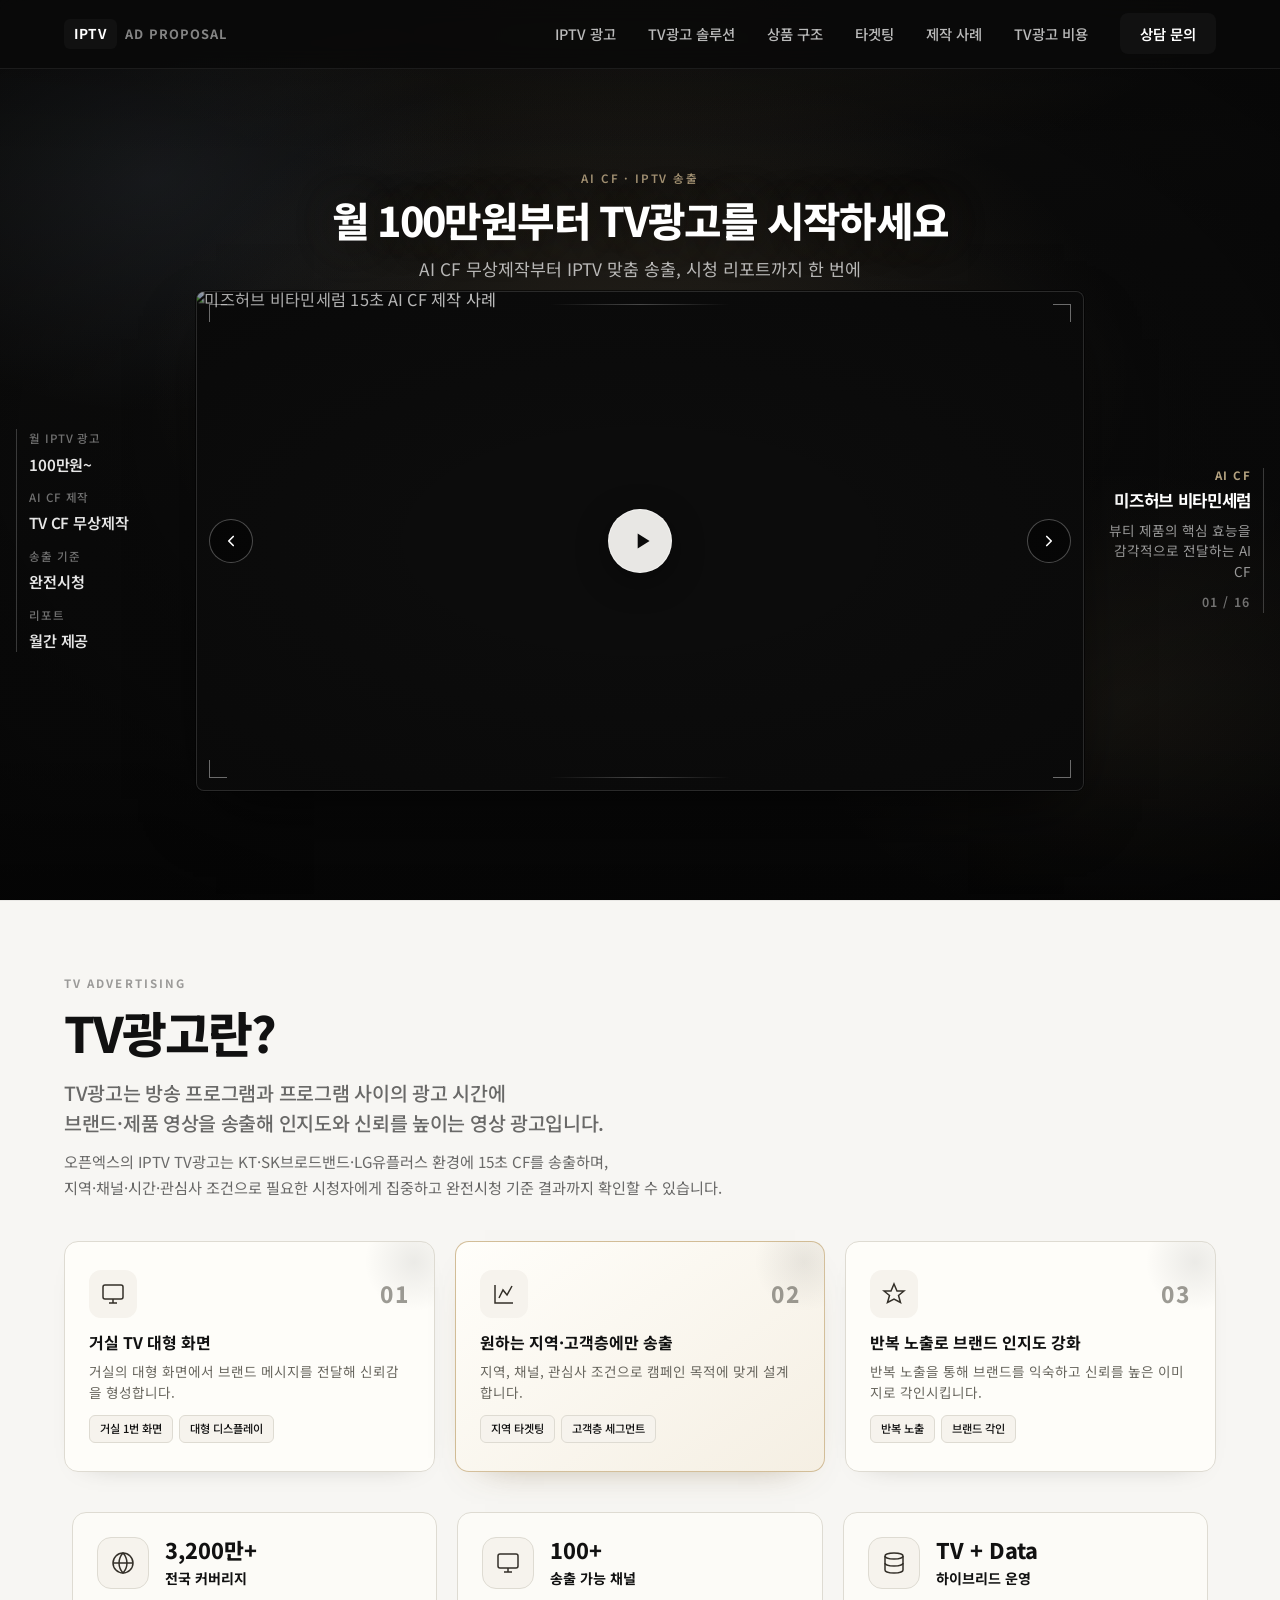
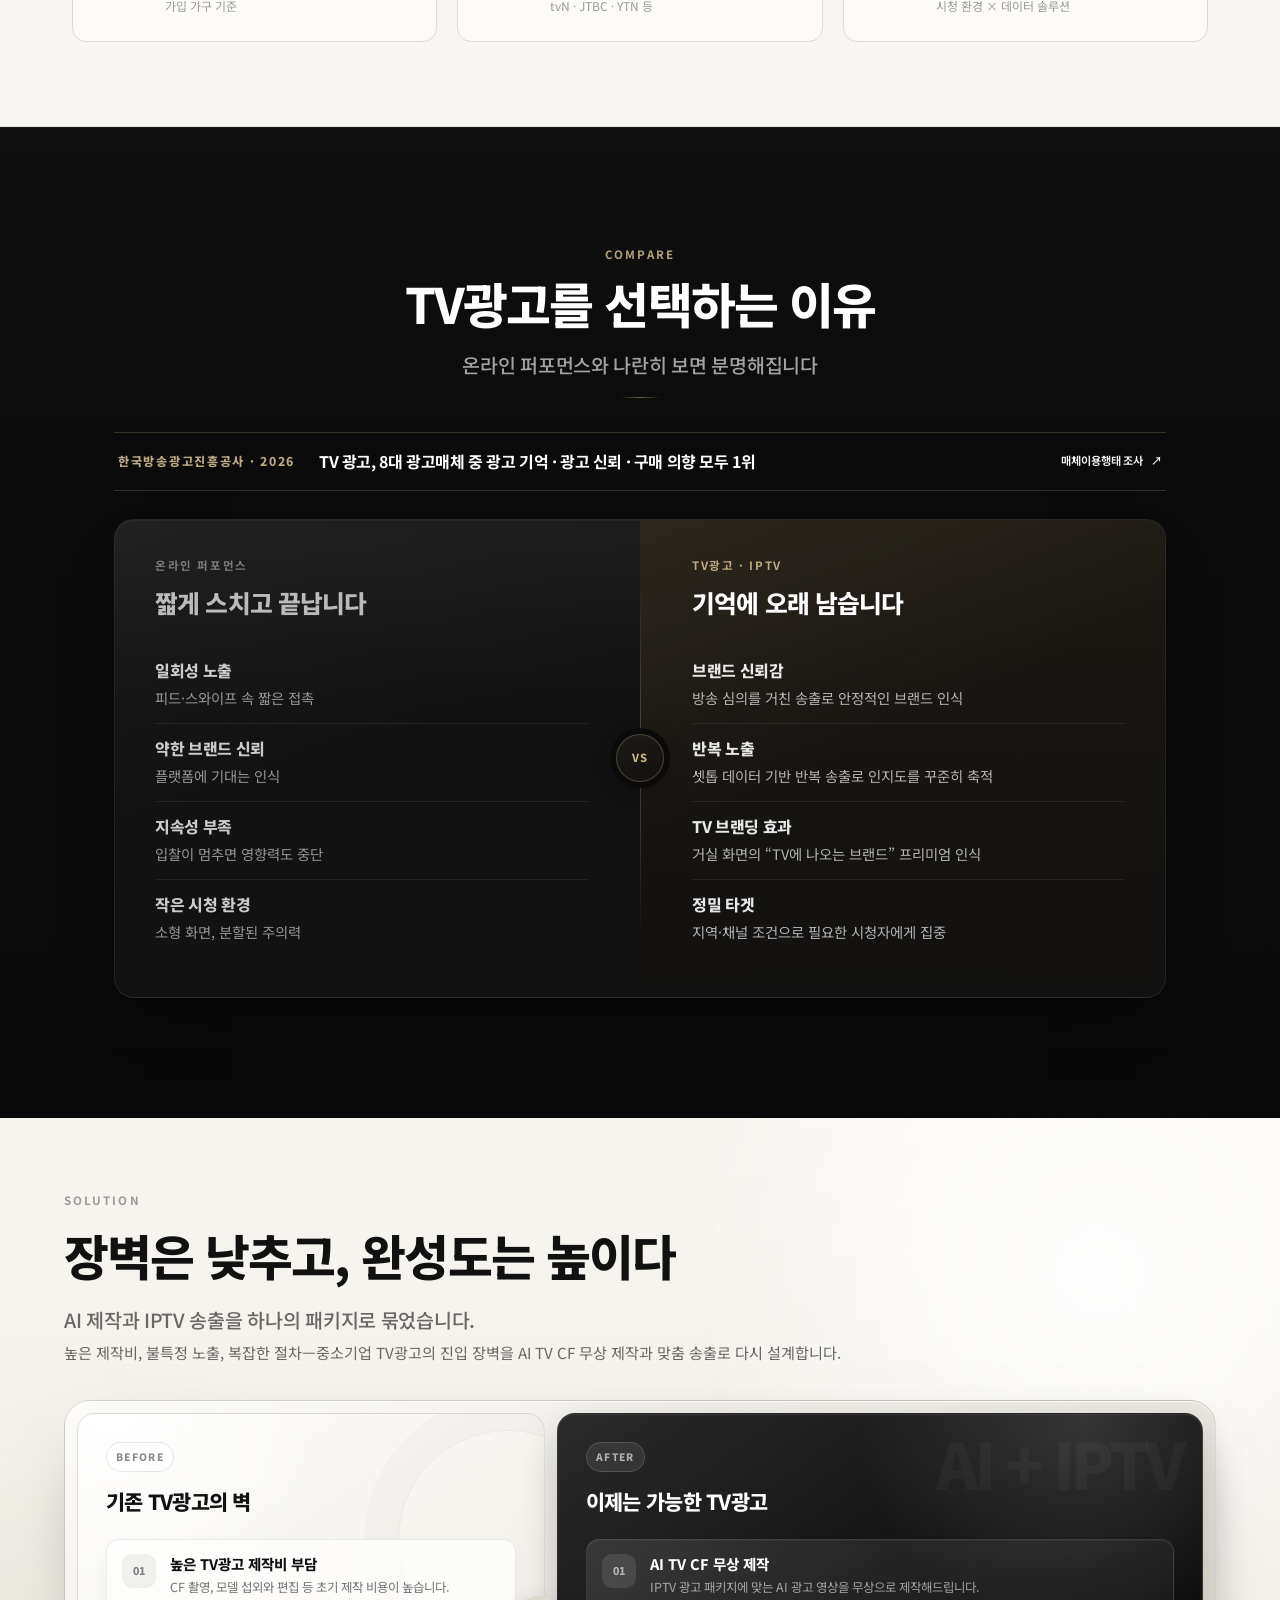
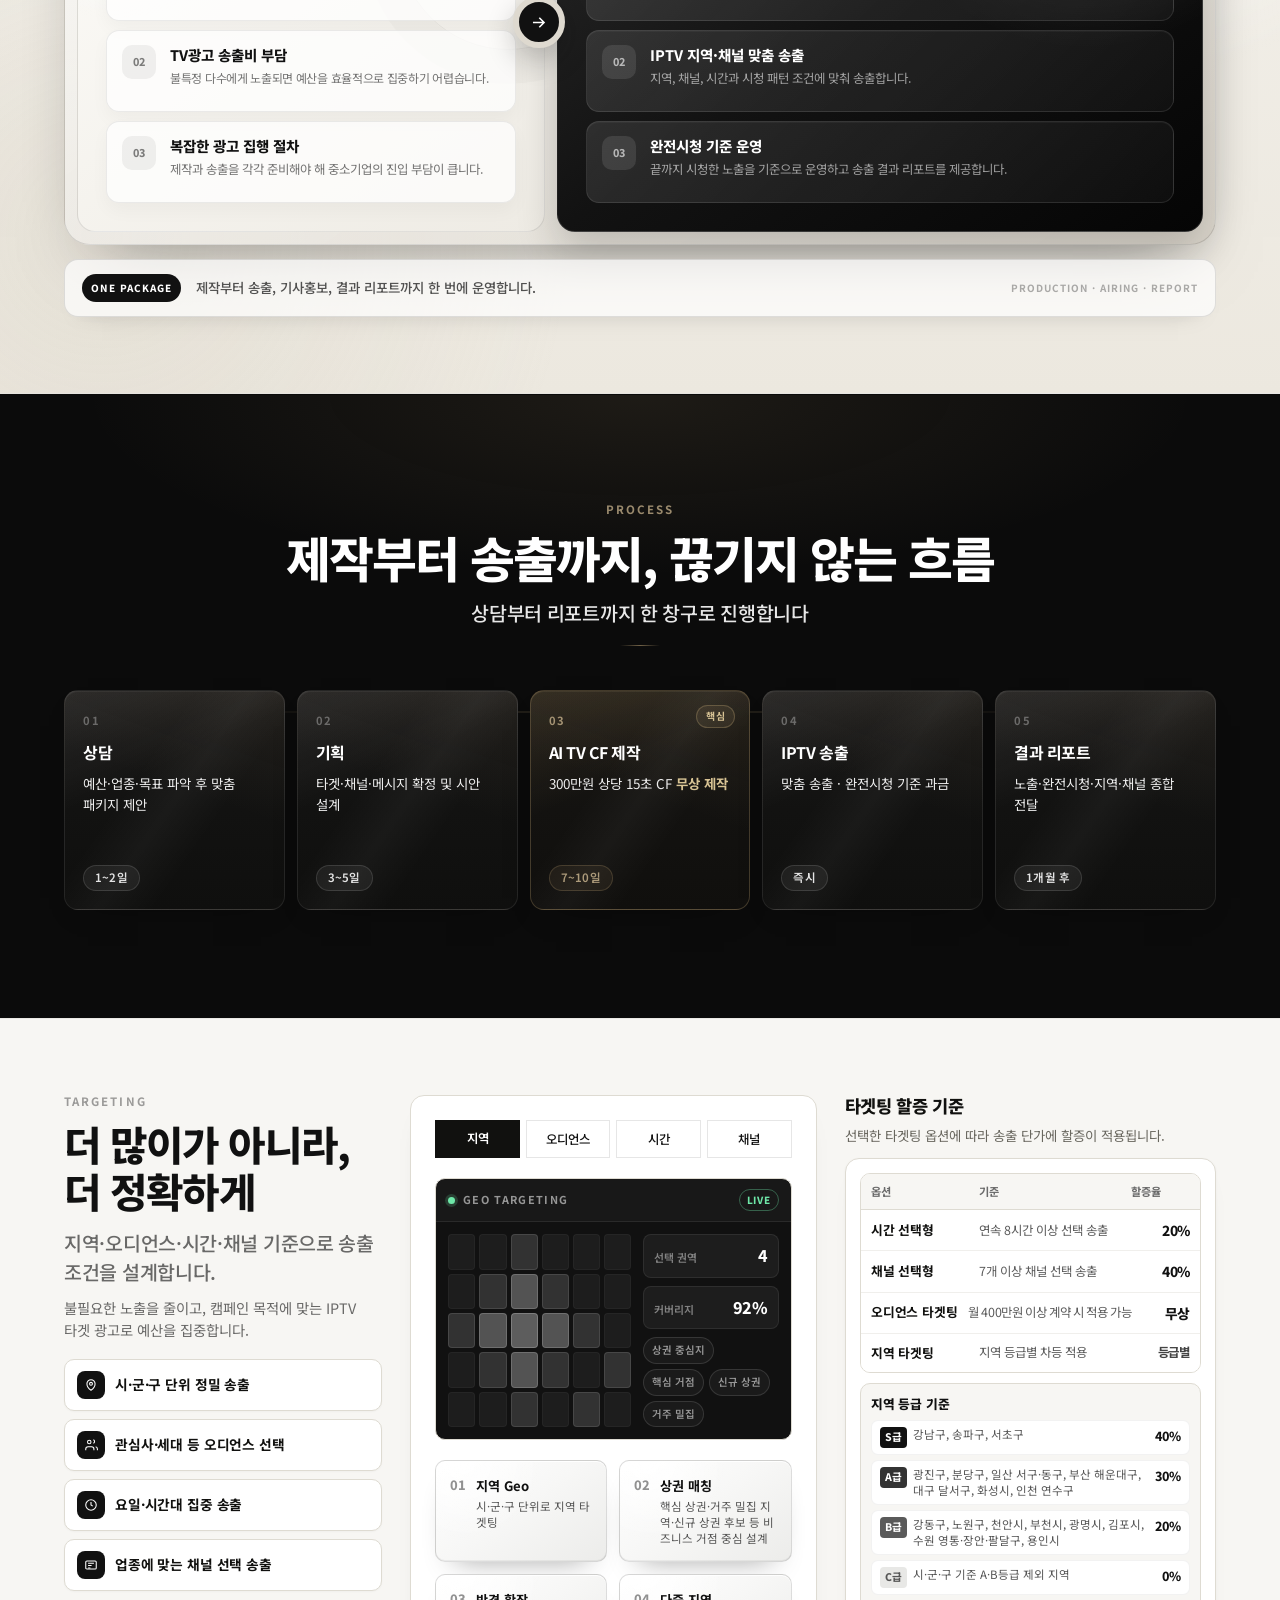
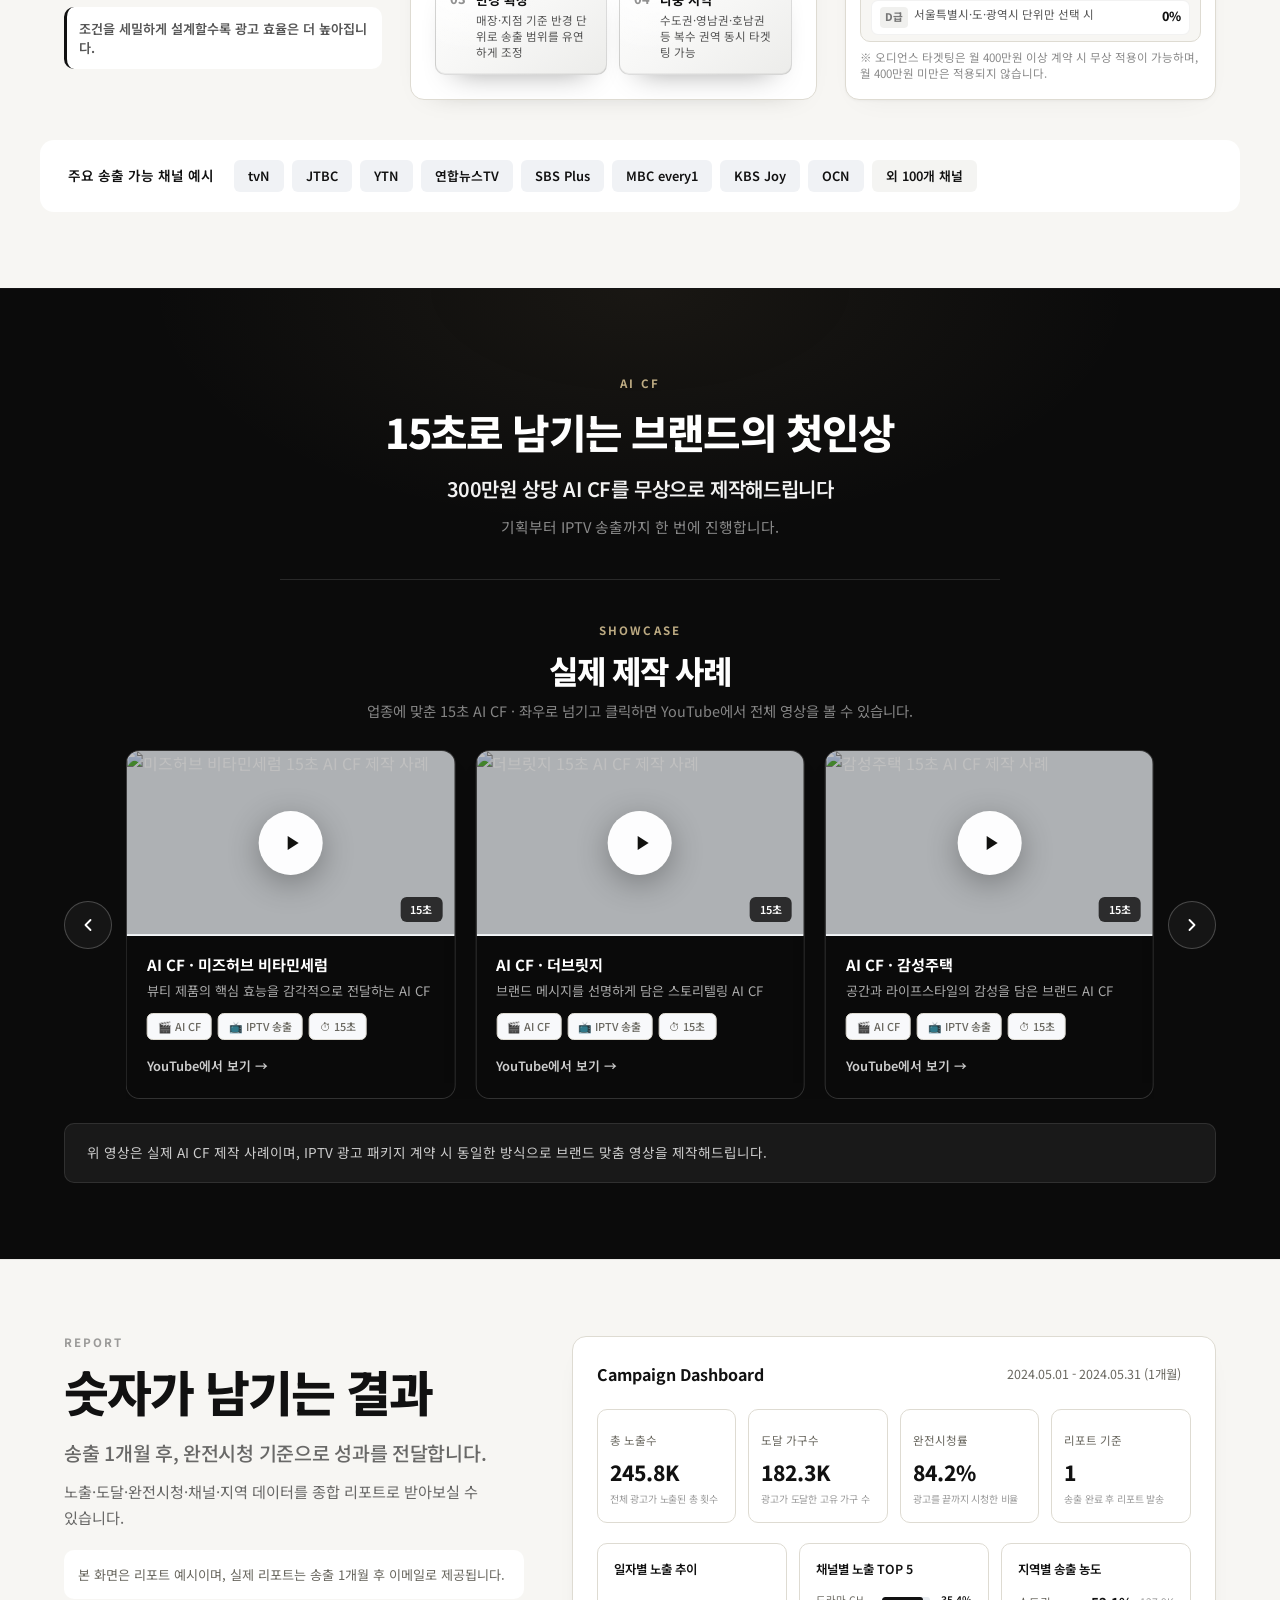
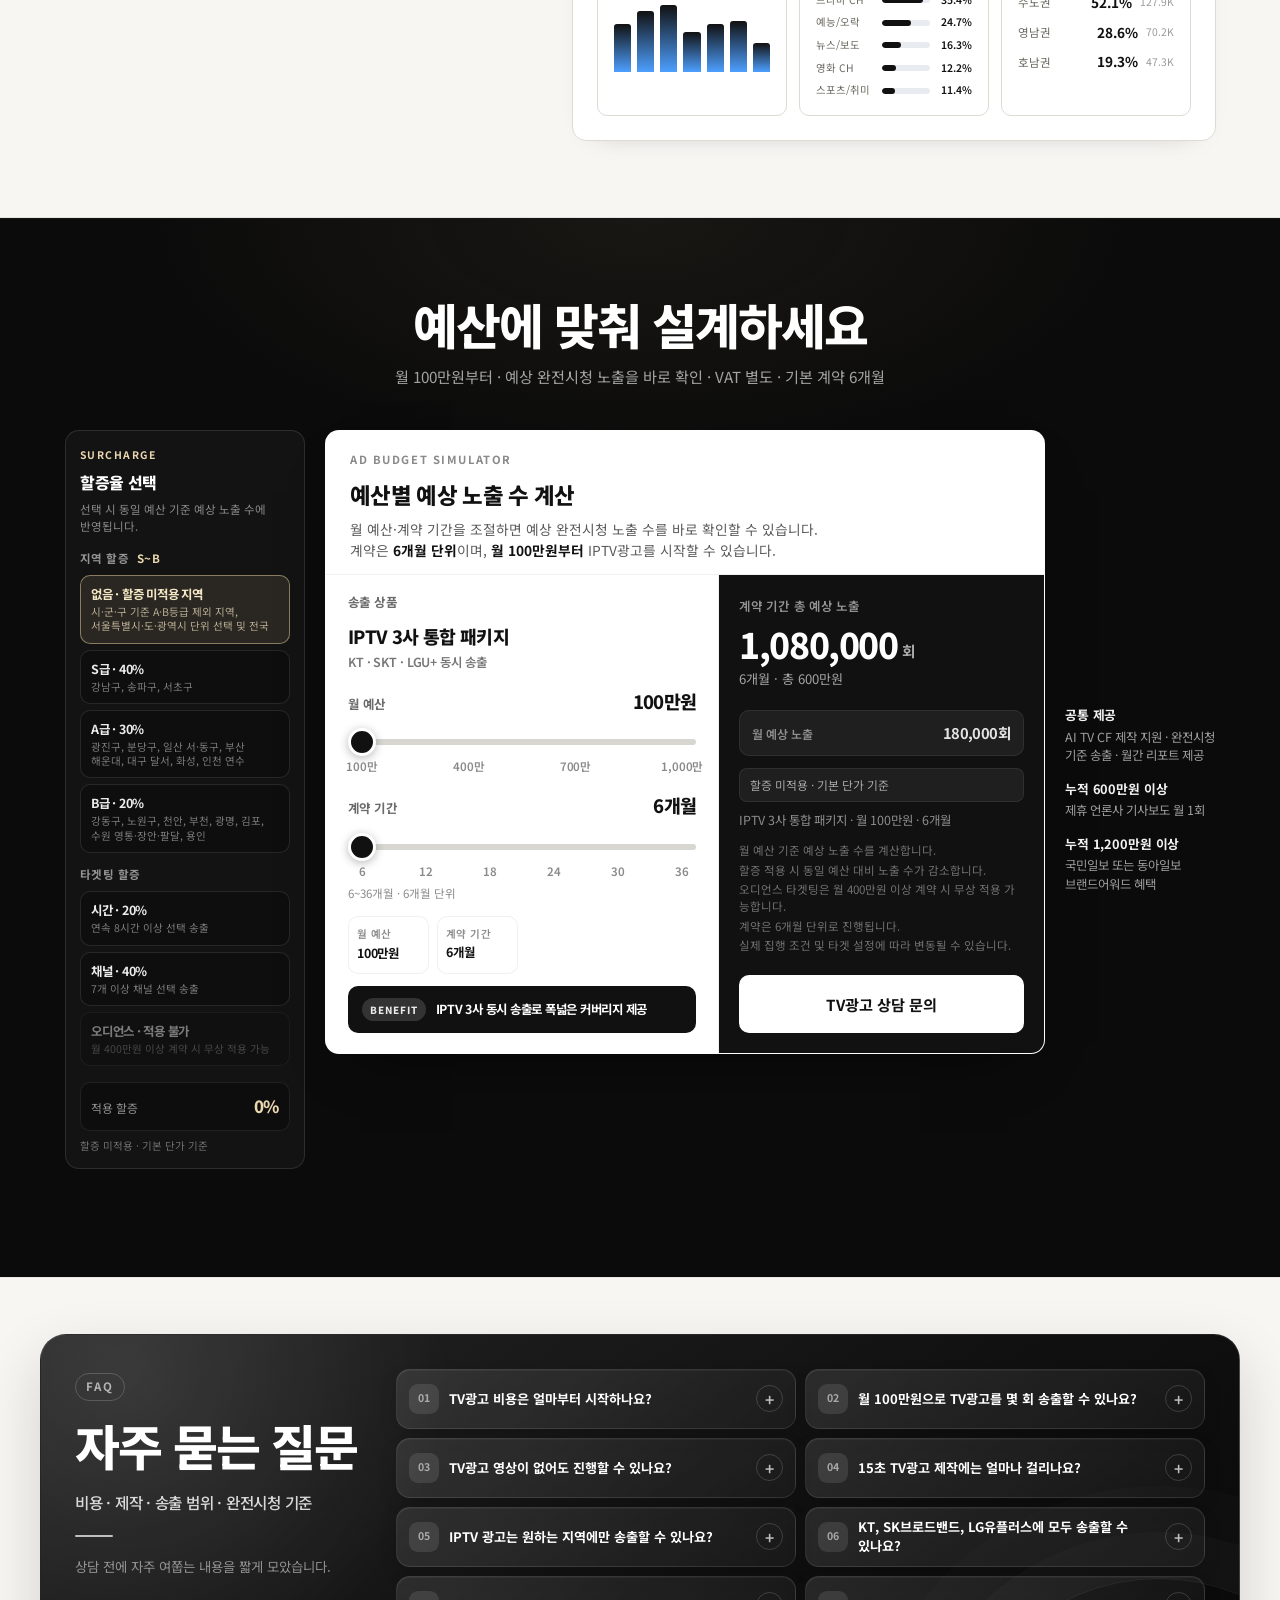
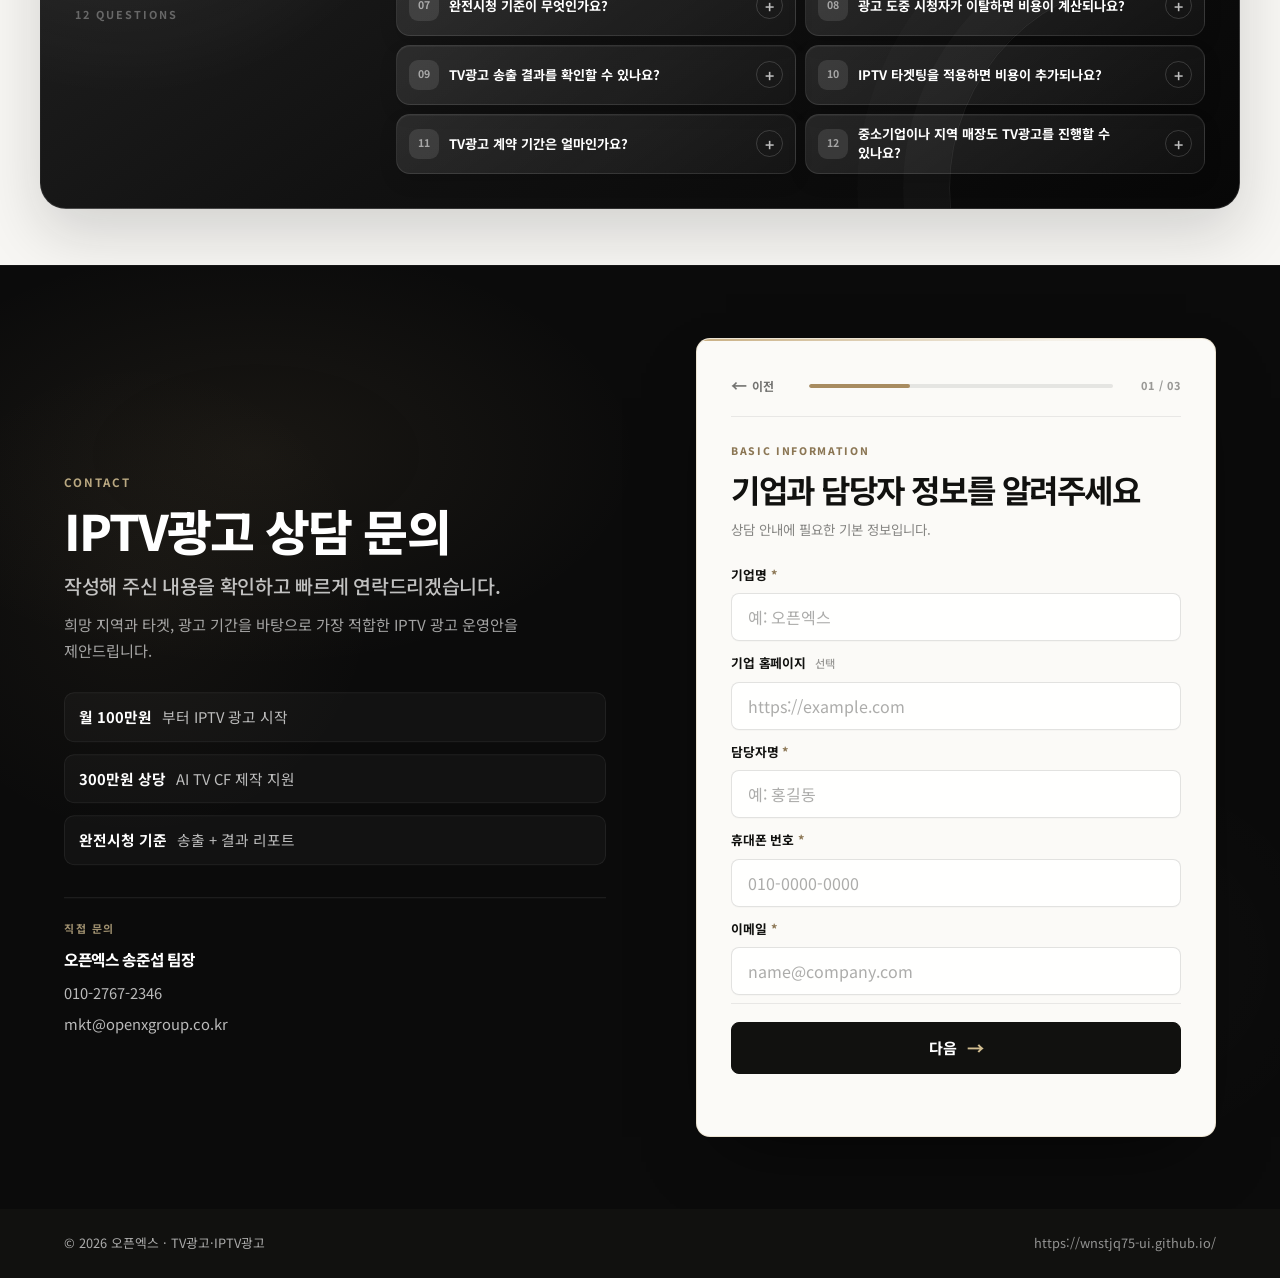
==== index.html @ 1af7d682 "Update contact title to team lead" ====
<!DOCTYPE html>
<html lang="ko">
<head>
  <meta charset="UTF-8">

  <meta
    name="google-site-verification"
    content="eZRSBnOK_BLfkA1SjSxSgXFS0nb8otXtfSj5BHfs-b8"
  >

  <meta
    name="naver-site-verification"
    content="68846efc808a40795122e954e244422b17c717e9"
  >

  <meta name="viewport" content="width=device-width, initial-scale=1.0">

  <title>TV광고 비용·제작·IPTV 송출 | 월 100만원부터 | 오픈엑스</title>

  <meta
    name="description"
    content="월 100만원부터 시작하는 TV광고. 15초 AI TV CF 제작 지원부터 KT·SK B tv·LG U+tv IPTV 맞춤 송출, 지역·채널 타겟팅, 완전시청 결과 리포트까지 오픈엑스가 제공합니다."
  >
  <meta name="robots" content="index, follow, max-image-preview:large, max-snippet:-1, max-video-preview:-1">
  <link rel="canonical" href="https://wnstjq75-ui.github.io/">
  <meta property="og:type" content="website">
  <meta property="og:locale" content="ko_KR">
  <meta property="og:site_name" content="오픈엑스 TV광고">
  <meta property="og:title" content="TV광고 비용·제작·IPTV 송출 | 오픈엑스">
  <meta property="og:description" content="월 100만원부터 TV광고 제작과 IPTV 맞춤 송출을 시작하세요. 15초 AI TV CF 제작, 지역·채널 타겟팅, 완전시청 결과 리포트를 제공합니다.">
  <meta property="og:url" content="https://wnstjq75-ui.github.io/">
  <meta property="og:image" content="https://wnstjq75-ui.github.io/hero-shot.png">
  <meta property="og:image:alt" content="오픈엑스 TV광고 및 IPTV광고 서비스 소개">
  <meta name="twitter:card" content="summary_large_image">
  <meta name="twitter:title" content="TV광고 비용·제작·IPTV 송출 | 오픈엑스">
  <meta name="twitter:description" content="월 100만원부터 TV광고 제작과 IPTV 맞춤 송출을 시작하세요. 15초 AI TV CF 제작, 지역·채널 타겟팅, 완전시청 결과 리포트를 제공합니다.">
  <meta name="twitter:image" content="https://wnstjq75-ui.github.io/hero-shot.png">
  <meta name="theme-color" content="#050505">
  <link rel="icon" href="hero-shot.png" type="image/png">
  <link rel="apple-touch-icon" href="hero-shot.png">
  <link rel="preconnect" href="https://fonts.googleapis.com">
  <link rel="preconnect" href="https://fonts.gstatic.com" crossorigin>
  <link href="https://fonts.googleapis.com/css2?family=Noto+Sans+KR:wght@300;400;500;600;700;800&display=swap" rel="stylesheet">
  <link rel="stylesheet" href="styles.css?v=20260715-solution-copy-line-1">
  <script type="application/ld+json">
  {
    "@context": "https://schema.org",
    "@type": "Organization",
    "name": "오픈엑스",
    "url": "https://wnstjq75-ui.github.io/",
    "email": "mkt@openxgroup.co.kr",
    "telephone": "+82-10-2767-2346",
    "address": {
      "@type": "PostalAddress",
      "streetAddress": "성암로 330, DMC 첨단산업센터 8층 808호",
      "addressLocality": "마포구",
      "addressRegion": "서울",
      "addressCountry": "KR"
    }
  }
  </script>
  <script type="application/ld+json">
  {
    "@context": "https://schema.org",
    "@type": "WebSite",
    "name": "오픈엑스 TV광고",
    "alternateName": ["오픈엑스", "TV광고"],
    "url": "https://wnstjq75-ui.github.io/",
    "inLanguage": "ko-KR"
  }
  </script>
  <script type="application/ld+json">
  {
    "@context": "https://schema.org",
    "@type": "Service",
    "name": "TV광고 제작·IPTV 맞춤 송출",
    "provider": {
      "@type": "Organization",
      "name": "오픈엑스",
      "url": "https://wnstjq75-ui.github.io/"
    },
    "areaServed": "KR",
    "description": "15초 AI TV CF 제작 지원, IPTV 지역·채널·오디언스 맞춤 송출, 완전시청 기준 운영과 송출 결과 리포트를 제공하는 TV광고 서비스",
    "url": "https://wnstjq75-ui.github.io/"
  }
  </script>
  <script type="application/ld+json">
  {
    "@context": "https://schema.org",
    "@type": "FAQPage",
    "mainEntity": [
      {
        "@type": "Question",
        "name": "TV광고 비용은 얼마부터 시작하나요?",
        "acceptedAnswer": {"@type": "Answer", "text": "오픈엑스의 IPTV 기반 TV광고는 월 100만원부터 시작할 수 있으며, 기본 계약은 6개월 단위입니다. 실제 비용은 송출사, 월 예산, 계약 기간과 타겟팅 조건에 따라 달라집니다."}
      },
      {
        "@type": "Question",
        "name": "월 100만원으로 TV광고를 몇 회 송출할 수 있나요?",
        "acceptedAnswer": {"@type": "Answer", "text": "타겟팅 할증이 없는 월 100만원 기준 IPTV 3사 통합 예상 완전시청 노출은 매월 약 18만 회입니다. 실제 예상 노출은 타겟팅 조건에 따라 달라질 수 있습니다."}
      },
      {
        "@type": "Question",
        "name": "TV광고 영상이 없어도 진행할 수 있나요?",
        "acceptedAnswer": {"@type": "Answer", "text": "가능합니다. IPTV 광고 패키지 계약 시 300만원 상당의 15초 AI TV CF 제작을 지원하며, 완성된 영상을 IPTV 송출용 광고로 활용할 수 있습니다."}
      },
      {
        "@type": "Question",
        "name": "15초 TV광고 제작에는 얼마나 걸리나요?",
        "acceptedAnswer": {"@type": "Answer", "text": "현재 진행 절차 기준으로 상담 1~2일, 기획 3~5일, AI TV CF 제작 7~10일 수준입니다. 업종, 자료 준비 상태와 수정 범위에 따라 달라질 수 있으므로 상담을 통해 확인해 주세요."}
      },
      {
        "@type": "Question",
        "name": "IPTV 광고는 원하는 지역에만 송출할 수 있나요?",
        "acceptedAnswer": {"@type": "Answer", "text": "가능합니다. 시·군·구 단위 지역 TV광고를 설계할 수 있으며, 지역 등급과 선택 범위에 따라 할증이 적용될 수 있습니다. 상세 권역은 상담 시 확정합니다."}
      },
      {
        "@type": "Question",
        "name": "KT, SK브로드밴드, LG유플러스에 모두 송출할 수 있나요?",
        "acceptedAnswer": {"@type": "Answer", "text": "가능합니다. 기본 상품은 KT·SK B tv·LG U+tv에 함께 송출하는 IPTV 3사 통합이며, 월 100만원부터 시작할 수 있습니다."}
      },
      {
        "@type": "Question",
        "name": "완전시청 기준이 무엇인가요?",
        "acceptedAnswer": {"@type": "Answer", "text": "15초 광고를 끝까지 시청한 경우를 1회로 계산하는 기준입니다. 완전시청 데이터를 바탕으로 예상 노출과 송출 결과를 확인합니다."}
      },
      {
        "@type": "Question",
        "name": "광고 도중 시청자가 이탈하면 비용이 계산되나요?",
        "acceptedAnswer": {"@type": "Answer", "text": "아닙니다. 현재 완전시청 기준 상품은 15초 광고 도중 시청자가 이탈한 노출을 광고비에 포함하지 않습니다."}
      },
      {
        "@type": "Question",
        "name": "TV광고 송출 결과를 확인할 수 있나요?",
        "acceptedAnswer": {"@type": "Answer", "text": "확인할 수 있습니다. 송출 1개월 후 노출, 도달, 완전시청, 채널과 지역 데이터를 종합한 결과 리포트를 제공합니다."}
      },
      {
        "@type": "Question",
        "name": "IPTV 타겟팅을 적용하면 비용이 추가되나요?",
        "acceptedAnswer": {"@type": "Answer", "text": "지역·채널·시간 조건에 따라 할증이 적용될 수 있습니다. 오디언스 타겟팅은 월 400만원 이상 계약 시 무상 적용이 가능하며, 월 400만원 미만은 적용되지 않습니다. 여러 조건을 함께 선택하면 할증률이 합산될 수 있으며, 계산기에서 예상 노출 변화를 확인할 수 있습니다."}
      },
      {
        "@type": "Question",
        "name": "TV광고 계약 기간은 얼마인가요?",
        "acceptedAnswer": {"@type": "Answer", "text": "기본 계약은 6개월 단위이며, 현재 계산기에서는 6개월부터 36개월까지 6개월 단위로 예상 결과를 확인할 수 있습니다."}
      },
      {
        "@type": "Question",
        "name": "중소기업이나 지역 매장도 TV광고를 진행할 수 있나요?",
        "acceptedAnswer": {"@type": "Answer", "text": "가능합니다. IPTV 기반 지역 TV광고는 시·군·구, 채널, 시간과 시청 패턴 조건을 활용할 수 있습니다. 캠페인 지역과 송출 조건에 따라 달라질 수 있으므로 상담을 통해 확인해 주세요."}
      }
    ]
  }
  </script>
</head>
<body>
  <nav class="nav" id="nav">
    <div class="nav__inner">
      <a href="https://wnstjq75-ui.github.io/" class="nav__logo" aria-label="오픈엑스 TV광고·IPTV광고 홈">
        <span class="nav__logo-mark">IPTV</span>
        <span class="nav__logo-text">AD PROPOSAL</span>
      </a>
      <button class="nav__toggle" id="navToggle" aria-label="메뉴 열기" aria-expanded="false" aria-controls="navMenu">
        <span></span><span></span><span></span>
      </button>
      <ul class="nav__menu" id="navMenu">
        <li><a href="#about">IPTV 광고</a></li>
        <li><a href="#solution">TV광고 솔루션</a></li>
        <li><a href="#product">상품 구조</a></li>
        <li><a href="#targeting">타겟팅</a></li>
        <li><a href="#showcase">제작 사례</a></li>
        <li><a href="#pricing">TV광고 비용</a></li>
        <li><a href="#contact" class="nav__cta">상담 문의</a></li>
      </ul>
    </div>
  </nav>

  <!-- Hero: showcase frame + copy/HUD outside the media -->
  <header class="hero hero--premium" id="hero">
    <!-- Lightweight ambient background (static — no continuous GPU animations) -->
    <div class="hero__ambiance" aria-hidden="true">
      <span class="hero__glow hero__glow--warm"></span>
      <span class="hero__glow hero__glow--cool"></span>
      <span class="hero__vignette"></span>
    </div>
    <div class="hero__layout">
      <!-- Main copy — above the image -->
      <div class="hero__top">
        <p class="hero__eyebrow">AI CF · IPTV 송출</p>
        <h1 class="hero__title">월 100만원부터 TV광고를 시작하세요</h1>
        <p class="hero__desc">AI CF 무상제작부터 IPTV 맞춤 송출, 시청 리포트까지 한 번에</p>
      </div>

      <!-- Stage: left HUD | prev | frame | next | right meta (all text outside image) -->
      <div class="hero__stage">
        <aside class="hero__hud hero__hud--left" aria-label="패키지 핵심 정보">
          <div class="hero__hud-line">
            <span class="hero__hud-k">월 IPTV 광고</span>
            <span class="hero__hud-v">100만원~</span>
          </div>
          <div class="hero__hud-line">
            <span class="hero__hud-k">AI CF 제작</span>
            <span class="hero__hud-v">TV CF 무상제작</span>
          </div>
          <div class="hero__hud-line">
            <span class="hero__hud-k">송출 기준</span>
            <span class="hero__hud-v">완전시청</span>
          </div>
          <div class="hero__hud-line">
            <span class="hero__hud-k">리포트</span>
            <span class="hero__hud-v">월간 제공</span>
          </div>
        </aside>

        <div
          class="hero__frame"
          id="heroMedia"
          role="region"
          aria-roledescription="carousel"
          aria-label="AI CF 프리미엄 쇼케이스"
        >
          <div class="hero__visual">
            <img id="heroThumb" src="https://img.youtube.com/vi/fO7mEll3Leg/maxresdefault.jpg" alt="미즈허브 비타민세럼 15초 AI CF 제작 사례" width="1280" height="720" fetchpriority="high">
            <div class="hero__player-host" id="heroPlayerHost"></div>
            <div class="hero__overlay"></div>
          </div>

          <div class="hero__chrome" aria-hidden="true">
            <span class="hero__corner hero__corner--tl"></span>
            <span class="hero__corner hero__corner--tr"></span>
            <span class="hero__corner hero__corner--bl"></span>
            <span class="hero__corner hero__corner--br"></span>
            <span class="hero__edge hero__edge--top"></span>
            <span class="hero__edge hero__edge--bottom"></span>
          </div>

          <button type="button" class="hero__arrow hero__arrow--prev" id="heroPrev" aria-label="이전 예시 영상">
            <svg class="hero__arrow-icon" viewBox="0 0 24 24" fill="none" stroke="currentColor" stroke-width="2.2" stroke-linecap="round" stroke-linejoin="round" aria-hidden="true"><path d="M15 6l-6 6 6 6"/></svg>
          </button>
          <button type="button" class="hero__arrow hero__arrow--next" id="heroNext" aria-label="다음 예시 영상">
            <svg class="hero__arrow-icon" viewBox="0 0 24 24" fill="none" stroke="currentColor" stroke-width="2.2" stroke-linecap="round" stroke-linejoin="round" aria-hidden="true"><path d="M9 6l6 6-6 6"/></svg>
          </button>

          <button type="button" class="hero__play" id="heroPlay" aria-label="미즈허브 비타민세럼 영상 바로 재생">
            <span class="hero__play-circle" aria-hidden="true">
              <svg viewBox="0 0 24 24" fill="currentColor" width="26" height="26"><path d="M8 5v14l11-7z"/></svg>
            </span>
          </button>
        </div>

        <aside class="hero__hud hero__hud--right" aria-live="polite">
          <p class="hero__media-category" id="heroMediaCategory">AI CF</p>
          <p class="hero__media-title" id="heroMediaTitle">미즈허브 비타민세럼</p>
          <p class="hero__media-desc" id="heroMediaDesc">뷰티 제품의 핵심 효능을 감각적으로 전달하는 AI CF</p>
          <p class="hero__hud-index"><span id="heroSlideIndex">01</span> / <span id="heroSlideTotal">16</span></p>
        </aside>
      </div>

    </div>
  </header>

  <!-- About IPTV -->
  <section class="section section--about" id="about">
    <div class="container">
      <div class="about__intro reveal">
        <p class="section__eyebrow">TV ADVERTISING</p>
        <h2 class="section__title">TV광고란?</h2>
        <p class="section__lead">TV광고는 방송 프로그램과 프로그램 사이의 광고 시간에<br class="about__desktop-break"><span class="about__lead-continuation">브랜드·제품 영상을 송출해 인지도와 신뢰를 높이는 영상 광고입니다.</span></p>
        <p class="section__desc">
          오픈엑스의 IPTV TV광고는 KT·SK브로드밴드·LG유플러스 환경에 15초 CF를 송출하며,<br class="about__desktop-break">지역·채널·시간·관심사 조건으로 필요한 시청자에게 집중하고 완전시청 기준 결과까지 확인할 수 있습니다.
        </p>
      </div>
      <div class="about__cards reveal reveal--delay">
        <div class="feature-card card--info">
          <div class="feature-card__deco" aria-hidden="true"></div>
          <div class="feature-card__head">
            <div class="feature-card__icon">
              <svg viewBox="0 0 24 24" fill="none" stroke="currentColor" stroke-width="1.5"><rect x="2" y="3" width="20" height="14" rx="2"/><path d="M8 21h8M12 17v4"/></svg>
            </div>
            <span class="feature-card__index">01</span>
          </div>
          <h3>거실 TV 대형 화면</h3>
          <p>거실의 대형 화면에서 브랜드 메시지를 전달해 신뢰감을 형성합니다.</p>
          <div class="card-chips">
            <span>거실 1번 화면</span>
            <span>대형 디스플레이</span>
          </div>
        </div>
        <div class="feature-card feature-card--highlight card--info">
          <div class="feature-card__deco" aria-hidden="true"></div>
          <div class="feature-card__head">
            <div class="feature-card__icon">
              <svg viewBox="0 0 24 24" fill="none" stroke="currentColor" stroke-width="1.5"><path d="M3 3v18h18"/><path d="M7 16l4-8 4 5 5-9"/></svg>
            </div>
            <span class="feature-card__index">02</span>
          </div>
          <h3>원하는 지역·고객층에만 송출</h3>
          <p>지역, 채널, 관심사 조건으로 캠페인 목적에 맞게 설계합니다.</p>
          <div class="card-chips">
            <span>지역 타겟팅</span>
            <span>고객층 세그먼트</span>
          </div>
        </div>
        <div class="feature-card card--info">
          <div class="feature-card__deco" aria-hidden="true"></div>
          <div class="feature-card__head">
            <div class="feature-card__icon">
              <svg viewBox="0 0 24 24" fill="none" stroke="currentColor" stroke-width="1.5"><path d="M12 2l3 7h7l-5.5 4.5 2 7L12 17l-6.5 3.5 2-7L2 9h7z"/></svg>
            </div>
            <span class="feature-card__index">03</span>
          </div>
          <h3>반복 노출로 브랜드 인지도 강화</h3>
          <p>반복 노출을 통해 브랜드를 익숙하고 신뢰를 높은 이미지로 각인시킵니다.</p>
          <div class="card-chips">
            <span>반복 노출</span>
            <span>브랜드 각인</span>
          </div>
        </div>
      </div>
      <div class="stats reveal">
      <div class="stat">
        <div class="stat__icon">
          <svg viewBox="0 0 24 24" fill="none" stroke="currentColor" stroke-width="1.5"><circle cx="12" cy="12" r="10"/><path d="M2 12h20M12 2a15.3 15.3 0 0 1 4 10 15.3 15.3 0 0 1-4 10 15.3 15.3 0 0 1-4-10 15.3 15.3 0 0 1 4-10z"/></svg>
        </div>
        <div class="stat__content">
          <span class="stat__value">3,200만+</span>
          <strong>전국 커버리지</strong>
          <span>가입 가구 기준</span>
        </div>
      </div>
      <div class="stat">
        <div class="stat__icon">
          <svg viewBox="0 0 24 24" fill="none" stroke="currentColor" stroke-width="1.5"><rect x="2" y="3" width="20" height="14" rx="2"/><path d="M8 21h8M12 17v4"/></svg>
        </div>
        <div class="stat__content">
          <span class="stat__value">100+</span>
          <strong>송출 가능 채널</strong>
          <span>tvN · JTBC · YTN 등</span>
        </div>
      </div>
      <div class="stat">
        <div class="stat__icon">
          <svg viewBox="0 0 24 24" fill="none" stroke="currentColor" stroke-width="1.5"><ellipse cx="12" cy="5" rx="9" ry="3"/><path d="M21 12c0 1.66-4 3-9 3s-9-1.34-9-3"/><path d="M3 5v14c0 1.66 4 3 9 3s9-1.34 9-3V5"/></svg>
        </div>
        <div class="stat__content">
          <span class="stat__value">TV + Data</span>
          <strong>하이브리드 운영</strong>
          <span>시청 환경 × 데이터 솔루션</span>
        </div>
      </div>
      </div>
    </div>
  </section>

  <!-- Why: Online performance VS TV advertising -->
  <section class="section section--why" id="benefits">
    <div class="container why-vs-block">
      <div class="why-vs-block__head reveal">
        <p class="section__eyebrow">COMPARE</p>
        <h2 class="section__title section__title--center">TV광고를 선택하는 이유</h2>
        <p class="section__lead section__lead--center">온라인 퍼포먼스와 나란히 보면 분명해집니다</p>
      </div>

      <a
        class="why-research-proof reveal"
        href="https://kobaco.co.kr/site/main/board/news/24866?baCommSelec=false&amp;baNotice=false&amp;baOpenDay=true&amp;baUse=true&amp;bcId=news&amp;cp=1&amp;sortDirection=DESC&amp;sortOrder=BA_REGDATE"
        target="_blank"
        rel="noopener noreferrer"
        aria-label="코바코 2026년 매체이용행태 조사 보도자료 새 창에서 보기"
      >
        <span class="why-research-proof__source">한국방송광고진흥공사 · 2026</span>
        <p class="why-research-proof__statement">
          TV 광고, 8대 광고매체 중 광고 기억 · 광고 신뢰 · 구매 의향 모두 1위
        </p>
        <span class="why-research-proof__meta">매체이용행태 조사 <span aria-hidden="true">↗</span></span>
      </a>

      <div class="why-vs-board reveal">
        <div class="why-vs-board__col why-vs-board__col--online">
          <p class="why-vs-board__label">온라인 퍼포먼스</p>
          <h3 class="why-vs-board__title">짧게 스치고 끝납니다</h3>
          <ul class="why-vs-board__list">
            <li><strong>일회성 노출</strong><span>피드·스와이프 속 짧은 접촉</span></li>
            <li><strong>약한 브랜드 신뢰</strong><span>플랫폼에 기대는 인식</span></li>
            <li><strong>지속성 부족</strong><span>입찰이 멈추면 영향력도 중단</span></li>
            <li><strong>작은 시청 환경</strong><span>소형 화면, 분할된 주의력</span></li>
          </ul>
        </div>

        <div class="why-vs-board__mid" aria-hidden="true"><span>VS</span></div>

        <div class="why-vs-board__col why-vs-board__col--tv">
          <p class="why-vs-board__label">TV광고 · IPTV</p>
          <h3 class="why-vs-board__title">기억에 오래 남습니다</h3>
          <ul class="why-vs-board__list">
            <li><strong>브랜드 신뢰감</strong><span>방송 심의를 거친 송출로 안정적인 브랜드 인식</span></li>
            <li><strong>반복 노출</strong><span>셋톱 데이터 기반 반복 송출로 인지도를 꾸준히 축적</span></li>
            <li><strong>TV 브랜딩 효과</strong><span>거실 화면의 “TV에 나오는 브랜드” 프리미엄 인식</span></li>
            <li><strong>정밀 타겟</strong><span>지역·채널 조건으로 필요한 시청자에게 집중</span></li>
          </ul>
        </div>
      </div>
    </div>
  </section>

  <!-- Solution -->
  <section class="section section--solution" id="solution">
    <div class="container">
      <div class="solution__intro reveal">
        <p class="section__eyebrow section__eyebrow--on-dark">SOLUTION</p>
        <h2 class="section__title">장벽은 낮추고,<br class="br-mobile"> 완성도는 높이다</h2>
        <p class="section__lead section__lead--on-dark">AI 제작과 IPTV 송출을 하나의 패키지로 묶었습니다.</p>
        <p class="section__desc">높은 제작비, 불특정 노출, 복잡한 절차—중소기업 TV광고의 진입 장벽을 AI TV CF 무상 제작과 맞춤 송출로 다시 설계합니다.</p>
      </div>
      <div class="compare reveal">
        <div class="compare__card compare__card--before card--info">
          <span class="compare__label">BEFORE</span>
          <h3>기존 TV광고의 벽</h3>
          <ul>
            <li><span class="compare__num">01</span><div><strong>높은 TV광고 제작비 부담</strong><p>CF 촬영, 모델 섭외와 편집 등 초기 제작 비용이 높습니다.</p></div><span class="compare__icon compare__icon--x">✕</span></li>
            <li><span class="compare__num">02</span><div><strong>TV광고 송출비 부담</strong><p class="compare__copy--single-line">불특정 다수에게 노출되면 예산을 효율적으로 집중하기 어렵습니다.</p></div><span class="compare__icon compare__icon--x">✕</span></li>
            <li><span class="compare__num">03</span><div><strong>복잡한 광고 집행 절차</strong><p>제작과 송출을 각각 준비해야 해 중소기업의 진입 부담이 큽니다.</p></div><span class="compare__icon compare__icon--x">✕</span></li>
          </ul>
        </div>
        <div class="compare__arrow">
          <svg viewBox="0 0 24 24" fill="none" stroke="currentColor" stroke-width="2"><path d="M5 12h14M13 6l6 6-6 6"/></svg>
        </div>
        <div class="compare__card compare__card--after card--emphasis">
          <span class="compare__label">AFTER</span>
          <h3>이제는 가능한 TV광고</h3>
          <ul>
            <li><span class="compare__num">01</span><div><strong>AI TV CF 무상 제작</strong><p>IPTV 광고 패키지에 맞는 AI 광고 영상을 무상으로 제작해드립니다.</p></div><span class="compare__icon compare__icon--check">✓</span></li>
            <li><span class="compare__num">02</span><div><strong>IPTV 지역·채널 맞춤 송출</strong><p>지역, 채널, 시간과 시청 패턴 조건에 맞춰 송출합니다.</p></div><span class="compare__icon compare__icon--check">✓</span></li>
            <li><span class="compare__num">03</span><div><strong>완전시청 기준 운영</strong><p>끝까지 시청한 노출을 기준으로 운영하고 송출 결과 리포트를 제공합니다.</p></div><span class="compare__icon compare__icon--check">✓</span></li>
          </ul>
        </div>
      </div>
      <div class="solution__banner reveal">
        <span>제작부터 송출, 기사홍보, 결과 리포트까지 한 번에 운영합니다.</span>
      </div>
    </div>
  </section>

  <!-- Product / Process: refined procedure rail -->
  <section class="section section--product section--product-system" id="product">
    <div class="container">
      <div class="product-system__intro section__header section__header--center reveal">
        <p class="section__eyebrow">PROCESS</p>
        <h2 class="section__title section__title--center">제작부터 송출까지, 끊기지 않는 흐름</h2>
        <p class="section__lead section__lead--center">상담부터 리포트까지 한 창구로 진행합니다</p>
      </div>

      <ol class="package-rail package-rail--process reveal" aria-label="광고 진행 절차 5단계">
        <li class="package-rail__step">
          <div class="package-rail__card">
            <span class="package-rail__num">01</span>
            <h3 class="package-rail__title">상담</h3>
            <p class="package-rail__desc">예산·업종·목표 파악 후 맞춤 패키지 제안</p>
            <span class="package-rail__time">1~2일</span>
          </div>
        </li>
        <li class="package-rail__step">
          <div class="package-rail__card">
            <span class="package-rail__num">02</span>
            <h3 class="package-rail__title">기획</h3>
            <p class="package-rail__desc">타겟·채널·메시지 확정 및 시안 설계</p>
            <span class="package-rail__time">3~5일</span>
          </div>
        </li>
        <li class="package-rail__step package-rail__step--core">
          <div class="package-rail__card">
            <span class="package-rail__badge">핵심</span>
            <span class="package-rail__num">03</span>
            <h3 class="package-rail__title">AI TV CF 제작</h3>
            <p class="package-rail__desc">300만원 상당 15초 CF <strong>무상 제작</strong></p>
            <span class="package-rail__time">7~10일</span>
          </div>
        </li>
        <li class="package-rail__step">
          <div class="package-rail__card">
            <span class="package-rail__num">04</span>
            <h3 class="package-rail__title">IPTV 송출</h3>
            <p class="package-rail__desc">맞춤 송출 · 완전시청 기준 과금</p>
            <span class="package-rail__time">즉시</span>
          </div>
        </li>
        <li class="package-rail__step">
          <div class="package-rail__card">
            <span class="package-rail__num">05</span>
            <h3 class="package-rail__title">결과 리포트</h3>
            <p class="package-rail__desc">노출·완전시청·지역·채널 종합 전달</p>
            <span class="package-rail__time">1개월 후</span>
          </div>
        </li>
      </ol>
    </div>
  </section>

  <!-- Targeting -->
  <section class="section section--targeting" id="targeting">
    <div class="container targeting__grid">
      <div class="targeting__text reveal">
        <p class="section__eyebrow">TARGETING</p>
        <h2 class="section__title targeting__headline"><span class="targeting__headline-line">더 많이가 아니라,</span><span class="targeting__headline-line">더 정확하게</span></h2>
        <p class="section__lead">지역·오디언스·시간·채널 기준으로 송출 조건을 설계합니다.</p>
        <p class="section__desc targeting__lead">불필요한 노출을 줄이고, 캠페인 목적에 맞는 IPTV 타겟 광고로 예산을 집중합니다.</p>
        <ul class="targeting__points">
          <li>
            <span class="targeting__point-icon" aria-hidden="true">
              <svg viewBox="0 0 24 24" fill="none" stroke="currentColor" stroke-width="1.8"><path d="M12 21s7-4.5 7-11a7 7 0 1 0-14 0c0 6.5 7 11 7 11z"/><circle cx="12" cy="10" r="2.5"/></svg>
            </span>
            <span>시·군·구 단위 정밀 송출</span>
          </li>
          <li>
            <span class="targeting__point-icon" aria-hidden="true">
              <svg viewBox="0 0 24 24" fill="none" stroke="currentColor" stroke-width="1.8"><path d="M17 21v-2a4 4 0 0 0-4-4H7a4 4 0 0 0-4 4v2"/><circle cx="9" cy="7" r="3"/><path d="M23 21v-2a4 4 0 0 0-3-3.87M16 3.13a3 3 0 0 1 0 5.74"/></svg>
            </span>
            <span>관심사·세대 등 오디언스 선택</span>
          </li>
          <li>
            <span class="targeting__point-icon" aria-hidden="true">
              <svg viewBox="0 0 24 24" fill="none" stroke="currentColor" stroke-width="1.8"><circle cx="12" cy="12" r="9"/><path d="M12 7v5l3 2"/></svg>
            </span>
            <span>요일·시간대 집중 송출</span>
          </li>
          <li>
            <span class="targeting__point-icon" aria-hidden="true">
              <svg viewBox="0 0 24 24" fill="none" stroke="currentColor" stroke-width="1.8"><rect x="3" y="5" width="18" height="14" rx="2"/><path d="M7 9h10M7 13h6M7 17h4"/></svg>
            </span>
            <span>업종에 맞는 채널 선택 송출</span>
          </li>
        </ul>
        <p class="targeting__footer">조건을 세밀하게 설계할수록 광고 효율은 더 높아집니다.</p>
      </div>
      <div class="targeting__panel reveal reveal--delay" id="targetingPanel">
        <div class="targeting-tabs" role="tablist" aria-label="타겟팅 기능">
          <button class="targeting-tab targeting-tab--active" role="tab" aria-selected="true" data-tab="geo">지역</button>
          <button class="targeting-tab" role="tab" aria-selected="false" data-tab="audience">오디언스</button>
          <button class="targeting-tab" role="tab" aria-selected="false" data-tab="time">시간</button>
          <button class="targeting-tab" role="tab" aria-selected="false" data-tab="channel">채널</button>
        </div>

        <!-- 지역 타겟팅 -->
        <div class="targeting-content targeting-content--active" data-panel="geo" role="tabpanel">
          <div class="targeting-visual targeting-geo" aria-hidden="true">
            <div class="geo-console">
              <div class="geo-console__bar">
                <span class="geo-console__dot"></span>
                <span class="geo-console__title">GEO TARGETING</span>
                <span class="geo-console__live">LIVE</span>
              </div>
              <div class="geo-console__body">
                <div class="geo-console__grid" aria-hidden="true">
                  <span class="geo-cell"></span><span class="geo-cell"></span><span class="geo-cell geo-cell--on"></span><span class="geo-cell"></span><span class="geo-cell"></span><span class="geo-cell"></span>
                  <span class="geo-cell"></span><span class="geo-cell geo-cell--on"></span><span class="geo-cell geo-cell--hot"></span><span class="geo-cell geo-cell--on"></span><span class="geo-cell"></span><span class="geo-cell"></span>
                  <span class="geo-cell geo-cell--on"></span><span class="geo-cell geo-cell--hot"></span><span class="geo-cell geo-cell--core"></span><span class="geo-cell geo-cell--hot"></span><span class="geo-cell geo-cell--on"></span><span class="geo-cell"></span>
                  <span class="geo-cell"></span><span class="geo-cell geo-cell--on"></span><span class="geo-cell geo-cell--hot"></span><span class="geo-cell geo-cell--on"></span><span class="geo-cell"></span><span class="geo-cell geo-cell--on"></span>
                  <span class="geo-cell"></span><span class="geo-cell"></span><span class="geo-cell geo-cell--on"></span><span class="geo-cell"></span><span class="geo-cell geo-cell--on"></span><span class="geo-cell"></span>
                </div>
                <div class="geo-console__side">
                  <div class="geo-console__stat">
                    <em>선택 권역</em>
                    <strong>4</strong>
                  </div>
                  <div class="geo-console__stat">
                    <em>커버리지</em>
                    <strong>92%</strong>
                  </div>
                  <ul class="geo-console__chips">
                    <li>상권 중심지</li>
                    <li>핵심 거점</li>
                    <li>신규 상권</li>
                    <li>거주 밀집</li>
                  </ul>
                </div>
              </div>
            </div>
          </div>
          <div class="targeting-features">
            <div class="targeting-feature">
              <span class="targeting-feature__num">01</span>
              <div>
                <strong>지역 Geo</strong>
                <p>시·군·구 단위로 지역 타겟팅</p>
              </div>
            </div>
            <div class="targeting-feature">
              <span class="targeting-feature__num">02</span>
              <div>
                <strong>상권 매칭</strong>
                <p>핵심 상권·거주 밀집 지역·신규 상권 후보 등 비즈니스 거점 중심 설계</p>
              </div>
            </div>
            <div class="targeting-feature">
              <span class="targeting-feature__num">03</span>
              <div>
                <strong>반경 확장</strong>
                <p>매장·지점 기준 반경 단위로 송출 범위를 유연하게 조정</p>
              </div>
            </div>
            <div class="targeting-feature">
              <span class="targeting-feature__num">04</span>
              <div>
                <strong>다중 지역</strong>
                <p>수도권·영남권·호남권 등 복수 권역 동시 타겟팅 가능</p>
              </div>
            </div>
          </div>
        </div>

        <!-- 오디언스 타겟팅 -->
        <div class="targeting-content" data-panel="audience" role="tabpanel" hidden>
          <div class="targeting-visual targeting-data targeting-audience">
            <div class="audience-console">
              <div class="audience-console__bar">
                <div>
                  <span class="audience-console__dot"></span>
                  <strong>AUDIENCE SEGMENTS</strong>
                </div>
                <span>03 GROUPS</span>
              </div>
              <div class="audience-console__grid">
                <article class="audience-segment audience-segment--lifestyle">
                  <span class="audience-segment__index">01</span>
                  <strong>라이프스타일</strong>
                  <p>관심과 취향 중심</p>
                  <div><span>골프</span><span>여행</span><span>스포츠</span></div>
                </article>
                <article class="audience-segment audience-segment--generation">
                  <span class="audience-segment__index">02</span>
                  <strong>세대</strong>
                  <p>생애주기 중심</p>
                  <div><span>MZ</span><span>신혼육아</span><span>시니어</span></div>
                </article>
                <article class="audience-segment audience-segment--trend">
                  <span class="audience-segment__index">03</span>
                  <strong>트렌드</strong>
                  <p>최신 소비 성향</p>
                  <div><span>FIRE</span><span>메타버스</span><span>레이어드홈</span></div>
                </article>
              </div>
              <div class="audience-console__footer">
                <span>월 400만원 이상 계약 시</span>
                <strong>오디언스 타겟팅 무상 적용 가능</strong>
              </div>
            </div>
          </div>
          <div class="targeting-features targeting-features--audience">
            <div class="targeting-feature">
              <span class="targeting-feature__num">01</span>
              <div>
                <strong>라이프스타일</strong>
                <p>연애·가족·골프·스포츠·게임·낚시·음악·자동차 등 관심 생활군</p>
              </div>
            </div>
            <div class="targeting-feature">
              <span class="targeting-feature__num">02</span>
              <div>
                <strong>세대</strong>
                <p>신중년·액티브시니어·맘앤대디·MZ·밀레니얼·FLEX 등 세대군</p>
              </div>
            </div>
            <div class="targeting-feature">
              <span class="targeting-feature__num">03</span>
              <div>
                <strong>트렌드</strong>
                <p>FIRE·다만추·휴먼터치·메타버스·레이어드홈·펀딩 등 최신 성향군</p>
              </div>
            </div>
          </div>
        </div>

        <!-- 시간 타겟팅 -->
        <div class="targeting-content" data-panel="time" role="tabpanel" hidden>
          <div class="targeting-visual targeting-pattern targeting-visual--pattern targeting-time-console">
            <div class="time-console">
              <div class="time-console__bar">
                <div>
                  <span class="time-console__dot"></span>
                  <strong>TIME WINDOW</strong>
                </div>
                <span>08H SELECTED</span>
              </div>
              <div class="time-console__range">
                <div class="time-console__range-copy">
                  <div><span>START</span><strong>18:00</strong></div>
                  <em>→</em>
                  <div><span>END</span><strong>02:00</strong></div>
                </div>
                <div class="time-console__track" aria-hidden="true">
                  <span></span><span></span><span class="is-active"></span><span class="is-peak"></span><span class="is-active"></span><span></span>
                </div>
                <div class="time-console__ticks" aria-hidden="true">
                  <span>06</span><span>12</span><span>18</span><span>21</span><span>00</span><span>03</span>
                </div>
              </div>
              <div class="time-console__footer">
                <span>PRIME VIEWING</span>
                <strong>퇴근 후 · 저녁 · 심야 집중</strong>
              </div>
            </div>
          </div>
          <div class="targeting-features">
            <div class="targeting-feature">
              <span class="targeting-feature__num">01</span>
              <div>
                <strong>연속 시간 선택</strong>
                <p>8시간 이상 송출 구간을 선택해 원하는 시간대에 집중</p>
              </div>
            </div>
            <div class="targeting-feature">
              <span class="targeting-feature__num">02</span>
              <div>
                <strong>프라임 타임</strong>
                <p>18:00~02:00 등 시청 집중 시간대를 중심으로 설계</p>
              </div>
            </div>
            <div class="targeting-feature">
              <span class="targeting-feature__num">03</span>
              <div>
                <strong>생활 시간대 매칭</strong>
                <p>출근 전·낮 시간·퇴근 후 등 고객 생활 패턴에 맞춰 선택</p>
              </div>
            </div>
            <div class="targeting-feature">
              <span class="targeting-feature__num">04</span>
              <div>
                <strong>반복 노출</strong>
                <p>선택 시간대 안에서 타겟 가구에 반복 송출해 인지도 강화</p>
              </div>
            </div>
          </div>
        </div>

        <!-- 채널 타겟팅 -->
        <div class="targeting-content" data-panel="channel" role="tabpanel" hidden>
          <div class="targeting-visual targeting-visual--report targeting-channel">
            <div class="channel-console">
              <div class="channel-console__bar">
                <div>
                  <span class="channel-console__dot"></span>
                  <strong>CHANNEL MIX</strong>
                </div>
                <span>MIN. 07</span>
              </div>
              <div class="channel-console__grid">
                <article>
                  <span>NEWS</span>
                  <strong>뉴스·시사</strong>
                  <p>YTN · 연합뉴스TV</p>
                </article>
                <article>
                  <span>ENT.</span>
                  <strong>예능·종합</strong>
                  <p>tvN · JTBC</p>
                </article>
                <article>
                  <span>DRAMA</span>
                  <strong>드라마·영화</strong>
                  <p>OCN · KBS Joy</p>
                </article>
                <article>
                  <span>LIFE</span>
                  <strong>라이프·취향</strong>
                  <p>SBS Plus · MBC every1</p>
                </article>
              </div>
              <div class="channel-console__footer">
                <div><span>SELECTED</span><strong>12 CH</strong></div>
                <div><span>GENRES</span><strong>04</strong></div>
                <div><span>RULE</span><strong>BRAND FIT</strong></div>
              </div>
            </div>
          </div>
          <div class="targeting-features">
            <div class="targeting-feature">
              <span class="targeting-feature__num">01</span>
              <div>
                <strong>채널 직접 선택</strong>
                <p>주요 IPTV 채널 중 캠페인에 맞는 채널을 7개 이상 선택</p>
              </div>
            </div>
            <div class="targeting-feature">
              <span class="targeting-feature__num">02</span>
              <div>
                <strong>장르별 구성</strong>
                <p>뉴스·예능·드라마·스포츠 등 콘텐츠 장르 중심으로 조합</p>
              </div>
            </div>
            <div class="targeting-feature">
              <span class="targeting-feature__num">03</span>
              <div>
                <strong>업종 적합도</strong>
                <p>브랜드 특성과 시청자 콘텐츠 성향을 고려해 채널 매칭</p>
              </div>
            </div>
            <div class="targeting-feature">
              <span class="targeting-feature__num">04</span>
              <div>
                <strong>다채널 도달</strong>
                <p>복수 채널에 분산 송출해 타겟 가구 접점을 안정적으로 확보</p>
              </div>
            </div>
          </div>
        </div>
      </div>

      <!-- 3열: 할증 카드 -->
      <div class="surcharge reveal" id="surcharge">
        <div class="surcharge__intro">
          <h3 class="surcharge__intro-title">타겟팅 할증 기준</h3>
          <p class="surcharge__intro-sub">선택한 타겟팅 옵션에 따라 송출 단가에 할증이 적용됩니다.</p>
        </div>
        <div class="surcharge__panel">
          <div class="surcharge__table" role="table" aria-label="타겟팅 옵션별 할증율">
            <div class="surcharge__thead" role="row">
              <span role="columnheader">옵션</span>
              <span role="columnheader">기준</span>
              <span role="columnheader">할증율</span>
            </div>
            <div class="surcharge__row" role="row" data-surcharge-cat="time">
              <span class="surcharge__option" role="cell">시간 선택형</span>
              <span class="surcharge__criteria" role="cell">연속 8시간 이상 선택 송출</span>
              <span class="surcharge__rate" role="cell">20%</span>
            </div>
            <div class="surcharge__row" role="row" data-surcharge-cat="channel">
              <span class="surcharge__option" role="cell">채널 선택형</span>
              <span class="surcharge__criteria" role="cell">7개 이상 채널 선택 송출</span>
              <span class="surcharge__rate" role="cell">40%</span>
            </div>
            <div class="surcharge__row" role="row" data-surcharge-cat="audience">
              <span class="surcharge__option" role="cell">오디언스 타겟팅</span>
              <span class="surcharge__criteria surcharge__criteria--nowrap" role="cell">월 400만원 이상 계약 시 적용 가능</span>
              <span class="surcharge__rate" role="cell">무상</span>
            </div>
            <div class="surcharge__row surcharge__row--region" role="row" data-surcharge-cat="region">
              <span class="surcharge__option" role="cell">지역 타겟팅</span>
              <span class="surcharge__criteria" role="cell">지역 등급별 차등 적용</span>
              <span class="surcharge__rate surcharge__rate--tiered" role="cell">등급별</span>
            </div>
          </div>

          <div class="surcharge__grades" id="surchargeGrades">
            <h4 class="surcharge__grades-title">지역 등급 기준</h4>
            <ul class="surcharge__grades-list">
              <li>
                <span class="surcharge__grade-tag surcharge__grade-tag--s">S급</span>
                <span class="surcharge__grade-areas">강남구, 송파구, 서초구</span>
                <span class="surcharge__grade-rate">40%</span>
              </li>
              <li>
                <span class="surcharge__grade-tag surcharge__grade-tag--a">A급</span>
                <span class="surcharge__grade-areas">광진구, 분당구, 일산 서구·동구, 부산 해운대구, 대구 달서구, 화성시, 인천 연수구</span>
                <span class="surcharge__grade-rate">30%</span>
              </li>
              <li>
                <span class="surcharge__grade-tag surcharge__grade-tag--b">B급</span>
                <span class="surcharge__grade-areas">강동구, 노원구, 천안시, 부천시, 광명시, 김포시, 수원 영통·장안·팔달구, 용인시</span>
                <span class="surcharge__grade-rate">20%</span>
              </li>
              <li>
                <span class="surcharge__grade-tag surcharge__grade-tag--c">C급</span>
                <span class="surcharge__grade-areas">시·군·구 기준 A·B등급 제외 지역</span>
                <span class="surcharge__grade-rate">0%</span>
              </li>
              <li>
                <span class="surcharge__grade-tag surcharge__grade-tag--d">D급</span>
                <span class="surcharge__grade-areas">서울특별시·도·광역시 단위만 선택 시</span>
                <span class="surcharge__grade-rate">0%</span>
              </li>
            </ul>
          </div>

          <p class="surcharge__note">※ 오디언스 타겟팅은 월 400만원 이상 계약 시 무상 적용이 가능하며, 월 400만원 미만은 적용되지 않습니다.</p>
        </div>
      </div>
    </div>

    <div class="container channels reveal">
      <span class="channels__label">주요 송출 가능 채널 예시</span>
      <div class="channels__list">
        <span>tvN</span><span>JTBC</span><span>YTN</span><span>연합뉴스TV</span>
        <span>SBS Plus</span><span>MBC every1</span><span>KBS Joy</span><span>OCN</span>
        <span class="channels__more">외 100개 채널</span>
      </div>
    </div>
  </section>

  <!-- AI CF -->
  <section class="section section--aicf section--dark" id="aicf">
    <div class="container aicf__hero reveal">
      <p class="aicf__eyebrow">AI CF</p>
      <h2 class="aicf__title">15초로 남기는 브랜드의 첫인상</h2>
      <p class="aicf__lead">300만원 상당 AI CF를 무상으로 제작해드립니다</p>
      <p class="aicf__desc">기획부터 IPTV 송출까지 한 번에 진행합니다.</p>
    </div>

    <div class="container aicf__portfolio" id="showcase">
      <div class="aicf__portfolio-header reveal">
        <p class="aicf__eyebrow">SHOWCASE</p>
        <h2 class="aicf__portfolio-title">실제 제작 사례</h2>
        <p class="aicf__portfolio-desc">업종에 맞춘 15초 AI CF · 좌우로 넘기고 클릭하면 YouTube에서 전체 영상을 볼 수 있습니다.</p>
      </div>

      <div class="portfolio-carousel reveal" role="region" aria-roledescription="carousel" aria-label="AI CF 포트폴리오 캐러셀">
        <button type="button" class="portfolio-carousel__arrow portfolio-carousel__arrow--prev" id="portfolioPrev" aria-label="이전 포트폴리오 영상">
          <svg class="portfolio-carousel__arrow-icon" viewBox="0 0 24 24" fill="none" stroke="currentColor" stroke-width="2.2" stroke-linecap="round" stroke-linejoin="round" aria-hidden="true"><path d="M15 6l-6 6 6 6"/></svg>
        </button>

        <div class="portfolio-carousel__viewport">
          <div class="portfolio-carousel__track" id="portfolioTrack">
            <!-- cards injected from HeroCarousel catalog -->
          </div>
        </div>

        <button type="button" class="portfolio-carousel__arrow portfolio-carousel__arrow--next" id="portfolioNext" aria-label="다음 포트폴리오 영상">
          <svg class="portfolio-carousel__arrow-icon" viewBox="0 0 24 24" fill="none" stroke="currentColor" stroke-width="2.2" stroke-linecap="round" stroke-linejoin="round" aria-hidden="true"><path d="M9 6l6 6-6 6"/></svg>
        </button>
      </div>

      <div class="showcase__note showcase__note--dark reveal">
        <span>위 영상은 실제 AI CF 제작 사례이며, IPTV 광고 패키지 계약 시 동일한 방식으로 브랜드 맞춤 영상을 제작해드립니다.</span>
      </div>
    </div>
  </section>




  <!-- Report -->
  <section class="section section--report" id="report">
    <div class="container report__grid">
      <div class="report__text reveal">
        <p class="section__eyebrow">REPORT</p>
        <h2 class="section__title">숫자가 남기는<br class="br-mobile"> 결과</h2>
        <p class="section__lead">송출 1개월 후, 완전시청 기준으로 성과를 전달합니다.</p>
        <p class="section__desc">노출·도달·완전시청·채널·지역 데이터를 종합 리포트로 받아보실 수 있습니다.</p>
        <div class="report__note">
          <span>본 화면은 리포트 예시이며, 실제 리포트는 송출 1개월 후 이메일로 제공됩니다.</span>
        </div>
      </div>
      <div class="dashboard reveal reveal--delay">
        <div class="dashboard__header">
          <h3 class="dashboard__title">Campaign Dashboard</h3>
          <span class="dashboard__date">2024.05.01 - 2024.05.31 (1개월)</span>
        </div>
        <div class="dashboard__kpis">
          <div class="kpi">
            <span class="kpi__label">총 노출수</span>
            <strong class="kpi__value">245.8K</strong>
            <span class="kpi__sub">전체 광고가 노출된 총 횟수</span>
          </div>
          <div class="kpi">
            <span class="kpi__label">도달 가구수</span>
            <strong class="kpi__value">182.3K</strong>
            <span class="kpi__sub">광고가 도달한 고유 가구 수</span>
          </div>
          <div class="kpi">
            <span class="kpi__label">완전시청률</span>
            <strong class="kpi__value">84.2%</strong>
            <span class="kpi__sub">광고를 끝까지 시청한 비율</span>
          </div>
          <div class="kpi">
            <span class="kpi__label">리포트 기준</span>
            <strong class="kpi__value">1개월</strong>
            <span class="kpi__sub">송출 완료 후 리포트 발송</span>
          </div>
        </div>
        <div class="dashboard__charts">
          <div class="chart-card">
            <h5>일자별 노출 추이</h5>
            <div class="bar-chart">
              <div class="bar" style="height:60%"></div>
              <div class="bar" style="height:76%"></div>
              <div class="bar" style="height:84%"></div>
              <div class="bar" style="height:50%"></div>
              <div class="bar" style="height:60%"></div>
              <div class="bar" style="height:64%"></div>
              <div class="bar" style="height:36%"></div>
            </div>
          </div>
          <div class="chart-card">
            <h5>채널별 노출 TOP 5</h5>
            <div class="channel-bars">
              <div class="channel-bar"><span>드라마 CH</span><div class="channel-bar__track"><span style="width:85%"></span></div><em>35.4%</em></div>
              <div class="channel-bar"><span>예능/오락</span><div class="channel-bar__track"><span style="width:60%"></span></div><em>24.7%</em></div>
              <div class="channel-bar"><span>뉴스/보도</span><div class="channel-bar__track"><span style="width:40%"></span></div><em>16.3%</em></div>
              <div class="channel-bar"><span>영화 CH</span><div class="channel-bar__track"><span style="width:30%"></span></div><em>12.2%</em></div>
              <div class="channel-bar"><span>스포츠/취미</span><div class="channel-bar__track"><span style="width:28%"></span></div><em>11.4%</em></div>
            </div>
          </div>
          <div class="chart-card">
            <h5>지역별 송출 농도</h5>
            <div class="region-stats">
              <div class="region-stat"><span>수도권</span><strong>52.1%</strong><em>127.9K</em></div>
              <div class="region-stat"><span>영남권</span><strong>28.6%</strong><em>70.2K</em></div>
              <div class="region-stat"><span>호남권</span><strong>19.3%</strong><em>47.3K</em></div>
            </div>
          </div>
        </div>
      </div>
    </div>
  </section>



  <!-- Pricing -->
  <section class="section section--pricing section--pricing-premium" id="pricing">
    <div class="container">
      <div class="pricing-premium__header reveal">
        <h2 class="section__title section__title--center">예산에 맞춰 설계하세요</h2>
        <p class="pricing-premium__guide">월 100만원부터 · 예상 완전시청 노출을 바로 확인 · VAT 별도 · 기본 계약 6개월</p>
      </div>

      <!-- 할증 선택(좌) + 계산기 박스 + 혜택 텍스트(우) -->
      <div class="pricing-sim-row reveal">
        <aside class="calc-surcharge" id="calcSurcharge" aria-label="타겟팅 할증 선택">
          <p class="calc-surcharge__eyebrow">SURCHARGE</p>
          <h3 class="calc-surcharge__title">할증율 선택</h3>
          <p class="calc-surcharge__lead">선택 시 동일 예산 기준 예상 노출 수에 반영됩니다.</p>

          <div class="calc-surcharge__group">
            <span class="calc-surcharge__label">지역 할증 <em>S~B</em></span>
            <div class="calc-surcharge__region" role="radiogroup" aria-label="지역 등급 선택">
              <button type="button" class="calc-surcharge__chip calc-surcharge__chip--region calc-surcharge__chip--active" data-calc-region="" aria-pressed="true">
                <strong>없음 · 할증 미적용 지역</strong>
                <span>시·군·구 기준 A·B등급 제외 지역, 서울특별시·도·광역시 단위 선택 및 전국</span>
              </button>
              <button type="button" class="calc-surcharge__chip calc-surcharge__chip--region" data-calc-region="S" aria-pressed="false">
                <strong>S급 · 40%</strong>
                <span>강남구, 송파구, 서초구</span>
              </button>
              <button type="button" class="calc-surcharge__chip calc-surcharge__chip--region" data-calc-region="A" aria-pressed="false">
                <strong>A급 · 30%</strong>
                <span>광진구, 분당구, 일산 서·동구, 부산 해운대, 대구 달서, 화성, 인천 연수</span>
              </button>
              <button type="button" class="calc-surcharge__chip calc-surcharge__chip--region" data-calc-region="B" aria-pressed="false">
                <strong>B급 · 20%</strong>
                <span>강동구, 노원구, 천안, 부천, 광명, 김포, 수원 영통·장안·팔달, 용인</span>
              </button>
            </div>
          </div>

          <div class="calc-surcharge__group">
            <span class="calc-surcharge__label">타겟팅 할증</span>
            <div class="calc-surcharge__toggles" role="group" aria-label="시간·채널·오디언스 할증">
              <button type="button" class="calc-surcharge__chip calc-surcharge__chip--toggle" data-calc-surcharge="time" aria-pressed="false">
                <strong>시간 · 20%</strong>
                <span>연속 8시간 이상 선택 송출</span>
              </button>
              <button type="button" class="calc-surcharge__chip calc-surcharge__chip--toggle" data-calc-surcharge="channel" aria-pressed="false">
                <strong>채널 · 40%</strong>
                <span>7개 이상 채널 선택 송출</span>
              </button>
              <button type="button" class="calc-surcharge__chip calc-surcharge__chip--toggle" data-calc-surcharge="audience" aria-pressed="false" aria-disabled="true" disabled>
                <strong id="calcAudienceRate">오디언스 · 적용 불가</strong>
                <span>월 400만원 이상 계약 시 무상 적용 가능</span>
              </button>
            </div>
          </div>

          <div class="calc-surcharge__summary">
            <span>적용 할증</span>
            <strong id="calcSurchargeTotal">0%</strong>
          </div>
          <p class="calc-surcharge__note" id="calcSurchargeNote">할증 미적용 · 기본 단가 기준</p>
        </aside>

        <div class="ad-calc" id="adCalc">
          <div class="ad-calc__panel">
            <div class="ad-calc__intro">
              <p class="ad-calc__eyebrow">AD BUDGET SIMULATOR</p>
              <h3 class="ad-calc__title">예산별 예상 노출 수 계산</h3>
              <p class="ad-calc__lead">월 예산·계약 기간을 조절하면 예상 완전시청 노출 수를 바로 확인할 수 있습니다.<br>계약은 <strong>6개월 단위</strong>이며, <strong>월 100만원부터</strong> IPTV광고를 시작할 수 있습니다.</p>
            </div>

            <div class="ad-calc__body">
              <div class="ad-calc__controls">
                <div class="ad-calc__field">
                  <span class="ad-calc__label">송출 상품</span>
                  <strong class="ad-calc__product-text">IPTV 3사 통합 패키지</strong>
                  <span class="ad-calc__product-subtext">KT · SKT · LGU+ 동시 송출</span>
                </div>

                <div class="ad-calc__field">
                  <div class="ad-calc__label-row">
                    <span class="ad-calc__label">월 예산</span>
                    <strong class="ad-calc__budget-value" id="calcBudgetLabel">100만원</strong>
                  </div>
                  <input
                    type="range"
                    class="ad-calc__slider"
                    id="calcBudget"
                    min="100"
                    max="1000"
                    step="100"
                    value="100"
                    aria-valuemin="100"
                    aria-valuemax="1000"
                    aria-valuenow="100"
                    aria-label="월 예산 (만원)"
                  >
                  <div class="ad-calc__ticks" id="calcTicks" aria-hidden="true">
                    <span style="--tick-pct:0%">100만</span>
                    <span style="--tick-pct:33.333%">400만</span>
                    <span style="--tick-pct:66.667%">700만</span>
                    <span style="--tick-pct:100%">1,000만</span>
                  </div>
                </div>

                <div class="ad-calc__field ad-calc__field--last">
                  <div class="ad-calc__label-row">
                    <span class="ad-calc__label">계약 기간</span>
                    <strong class="ad-calc__budget-value" id="calcTermLabel">6개월</strong>
                  </div>
                  <input
                    type="range"
                    class="ad-calc__slider ad-calc__slider--term"
                    id="calcTerm"
                    min="6"
                    max="36"
                    step="6"
                    value="6"
                    aria-valuemin="6"
                    aria-valuemax="36"
                    aria-valuenow="6"
                    aria-label="계약 기간 (개월)"
                  >
                  <div class="ad-calc__ticks" id="calcTermTicks" aria-hidden="true">
                    <span>6</span>
                    <span>12</span>
                    <span>18</span>
                    <span>24</span>
                    <span>30</span>
                    <span>36</span>
                  </div>
                  <p class="ad-calc__term-hint" id="calcTermHint">6~36개월 · 6개월 단위</p>
                </div>

                <div class="ad-calc__meta-row">
                  <div class="ad-calc__meta-item">
                    <span class="ad-calc__meta-k">월 예산</span>
                    <span class="ad-calc__meta-v" id="calcMetaBudget">100만원</span>
                  </div>
                  <div class="ad-calc__meta-item">
                    <span class="ad-calc__meta-k">계약 기간</span>
                    <span class="ad-calc__meta-v" id="calcMetaTerm">6개월</span>
                  </div>
                </div>

                <div class="ad-calc__bonus" id="calcBonus">
                  <span class="ad-calc__bonus-badge">BENEFIT</span>
                  <p class="ad-calc__bonus-text" id="calcBonusText">IPTV 3사 동시 송출로 폭넓은 커버리지 제공</p>
                </div>
              </div>

              <div class="ad-calc__result">
                <div class="ad-calc__result-main">
                  <p class="ad-calc__result-label">계약 기간 총 예상 노출</p>
                  <p class="ad-calc__result-num ad-calc__result-num--primary">
                    <span id="calcTotalExposures">1,080,000</span><em>회</em>
                  </p>
                    <p class="ad-calc__term-total-sub" id="calcTotalSub">6개월 · 총 예산 600만원</p>
                </div>
                <div class="ad-calc__monthly">
                  <span class="ad-calc__monthly-k">월 예상 노출</span>
                  <strong class="ad-calc__monthly-v"><span id="calcExposures">180,000</span>회</strong>
                </div>
                <p class="ad-calc__surcharge-line" id="calcSurchargeLine">할증 미적용 · 기본 단가 기준</p>
                <p class="ad-calc__result-sub" id="calcResultSub">IPTV 3사 통합 패키지 · 월 예산 100만원 · 6개월</p>
                <div class="ad-calc__notes">
                  <p>월 예산 기준 예상 노출 수를 계산합니다.</p>
                  <p>할증 적용 시 동일 예산 대비 노출 수가 감소합니다.</p>
                  <p>오디언스 타겟팅은 월 400만원 이상 계약 시 무상 적용 가능합니다.</p>
                  <p>계약은 6개월 단위로 진행됩니다.</p>
                  <p>실제 집행 조건 및 타겟 설정에 따라 변동될 수 있습니다.</p>
                </div>
                <div class="ad-calc__actions">
                  <a href="#contact" class="btn btn--primary ad-calc__cta" data-cta="contact" id="calcCtaPackage">TV광고 상담 문의</a>
                </div>
              </div>
            </div>
          </div>
        </div>

        <div class="pricing-side-text" aria-label="공통 제공 및 누적 혜택">
          <p class="pricing-side-text__block">
            <strong>공통 제공</strong>
            AI TV CF 제작 지원 · 완전시청 기준 송출 · 월간 리포트 제공
          </p>
          <p class="pricing-side-text__block">
            <strong>누적 600만원 이상</strong>
            제휴 언론사 기사보도 월 1회
          </p>
          <p class="pricing-side-text__block">
            <strong>누적 1,200만원 이상</strong>
            국민일보 또는 동아일보 브랜드어워드 혜택
          </p>
        </div>
      </div>
    </div>
  </section>

  <!-- FAQ -->
  <section class="section section--faq" id="faq" aria-labelledby="faqTitle">
    <div class="container">
      <div class="section__header section__header--center reveal">
        <p class="section__eyebrow">FAQ</p>
        <h2 class="section__title section__title--center" id="faqTitle">자주 묻는 질문</h2>
        <p class="section__lead section__lead--center">비용 · 제작 · 송출 범위 · 완전시청 기준</p>
        <p class="section__desc section__desc--center">상담 전에 자주 여쭙는 내용을 짧게 모았습니다.</p>
      </div>
      <div class="faq-list reveal">
        <details class="faq-item">
          <summary class="faq-item__q">TV광고 비용은 얼마부터 시작하나요?</summary>
          <div class="faq-item__a">
            <p>오픈엑스의 IPTV 기반 TV광고는 월 100만원부터 시작할 수 있으며, 기본 계약은 6개월 단위입니다. 실제 비용은 송출사, 월 예산, 계약 기간과 타겟팅 조건에 따라 달라집니다.</p>
          </div>
        </details>
        <details class="faq-item">
          <summary class="faq-item__q">월 100만원으로 TV광고를 몇 회 송출할 수 있나요?</summary>
          <div class="faq-item__a">
            <p>타겟팅 할증이 없는 월 100만원 기준 IPTV 3사 통합 예상 완전시청 노출은 매월 약 18만 회입니다. 실제 예상 노출은 타겟팅 조건에 따라 달라질 수 있습니다.</p>
          </div>
        </details>
        <details class="faq-item">
          <summary class="faq-item__q">TV광고 영상이 없어도 진행할 수 있나요?</summary>
          <div class="faq-item__a">
            <p>가능합니다. IPTV 광고 패키지 계약 시 300만원 상당의 15초 AI TV CF 제작을 지원하며, 완성된 영상을 IPTV 송출용 광고로 활용할 수 있습니다.</p>
          </div>
        </details>
        <details class="faq-item">
          <summary class="faq-item__q">15초 TV광고 제작에는 얼마나 걸리나요?</summary>
          <div class="faq-item__a">
            <p>현재 진행 절차 기준으로 상담 1~2일, 기획 3~5일, AI TV CF 제작 7~10일 수준입니다. 업종, 자료 준비 상태와 수정 범위에 따라 달라질 수 있으므로 상담을 통해 확인해 주세요.</p>
          </div>
        </details>
        <details class="faq-item">
          <summary class="faq-item__q">IPTV 광고는 원하는 지역에만 송출할 수 있나요?</summary>
          <div class="faq-item__a">
            <p>가능합니다. 시·군·구 단위 지역 TV광고를 설계할 수 있으며, 지역 등급과 선택 범위에 따라 할증이 적용될 수 있습니다. 상세 권역은 상담 시 확정합니다.</p>
          </div>
        </details>
        <details class="faq-item">
          <summary class="faq-item__q">KT, SK브로드밴드, LG유플러스에 모두 송출할 수 있나요?</summary>
          <div class="faq-item__a">
            <p>가능합니다. 기본 상품은 KT·SK B tv·LG U+tv에 함께 송출하는 IPTV 3사 통합이며, 월 100만원부터 시작할 수 있습니다.</p>
          </div>
        </details>
        <details class="faq-item">
          <summary class="faq-item__q">완전시청 기준이 무엇인가요?</summary>
          <div class="faq-item__a">
            <p>15초 광고를 끝까지 시청한 경우를 1회로 계산하는 기준입니다. 완전시청 데이터를 바탕으로 예상 노출과 송출 결과를 확인합니다.</p>
          </div>
        </details>
        <details class="faq-item">
          <summary class="faq-item__q">광고 도중 시청자가 이탈하면 비용이 계산되나요?</summary>
          <div class="faq-item__a">
            <p>아닙니다. 현재 완전시청 기준 상품은 15초 광고 도중 시청자가 이탈한 노출을 광고비에 포함하지 않습니다.</p>
          </div>
        </details>
        <details class="faq-item">
          <summary class="faq-item__q">TV광고 송출 결과를 확인할 수 있나요?</summary>
          <div class="faq-item__a">
            <p>확인할 수 있습니다. 송출 1개월 후 노출, 도달, 완전시청, 채널과 지역 데이터를 종합한 결과 리포트를 제공합니다.</p>
          </div>
        </details>
        <details class="faq-item">
          <summary class="faq-item__q">IPTV 타겟팅을 적용하면 비용이 추가되나요?</summary>
          <div class="faq-item__a">
            <p>지역·채널·시간 조건에 따라 할증이 적용될 수 있습니다. 오디언스 타겟팅은 월 400만원 이상 계약 시 무상 적용이 가능하며, 월 400만원 미만은 적용되지 않습니다. 여러 조건을 함께 선택하면 할증률이 합산될 수 있으며, 계산기에서 예상 노출 변화를 확인할 수 있습니다.</p>
          </div>
        </details>
        <details class="faq-item">
          <summary class="faq-item__q">TV광고 계약 기간은 얼마인가요?</summary>
          <div class="faq-item__a">
            <p>기본 계약은 6개월 단위이며, 현재 계산기에서는 6개월부터 36개월까지 6개월 단위로 예상 결과를 확인할 수 있습니다.</p>
          </div>
        </details>
        <details class="faq-item">
          <summary class="faq-item__q">중소기업이나 지역 매장도 TV광고를 진행할 수 있나요?</summary>
          <div class="faq-item__a">
            <p>가능합니다. IPTV 기반 지역 TV광고는 시·군·구, 채널, 시간과 시청 패턴 조건을 활용할 수 있습니다. 캠페인 지역과 송출 조건에 따라 달라질 수 있으므로 상담을 통해 확인해 주세요.</p>
          </div>
        </details>
      </div>
    </div>
  </section>

  <!-- Contact -->
  <section class="section section--contact section--dark" id="contact">
    <div class="contact-stage" aria-hidden="true">
      <span class="contact-stage__glow contact-stage__glow--a"></span>
      <span class="contact-stage__glow contact-stage__glow--b"></span>
    </div>
    <div class="container contact-sales reveal">
      <div class="contact-sales__lead">
        <p class="section__eyebrow section__eyebrow--on-dark">CONTACT</p>
        <h2 class="section__title section__title--light">IPTV광고 상담 문의</h2>
        <p class="section__lead section__lead--on-dark">작성해 주신 내용을 확인하고 빠르게 연락드리겠습니다.</p>
        <p class="section__desc section__desc--light">희망 지역과 타겟, 광고 기간을 바탕으로 가장 적합한 IPTV 광고 운영안을 제안드립니다.</p>
        <ul class="contact-sales__points">
          <li><strong>월 100만원</strong>부터 IPTV 광고 시작</li>
          <li><strong>300만원 상당</strong> AI TV CF 제작 지원</li>
          <li><strong>완전시청 기준</strong> 송출 + 결과 리포트</li>
        </ul>
        <div class="contact-sales__direct">
          <span>직접 문의</span>
          <strong>오픈엑스 송준섭 팀장</strong>
          <a href="tel:01027672346">010-2767-2346</a>
          <a href="mailto:mkt@openxgroup.co.kr">mkt@openxgroup.co.kr</a>
        </div>
      </div>

      <form
        class="inquiry-form"
        id="inquiryForm"
        action="https://api.web3forms.com/submit"
        method="POST"
      >
        <input type="hidden" name="access_key" value="ad296e91-b04f-49ac-80f4-175036e24fa7">
        <input type="hidden" name="subject" value="[IPTV 광고 상담] 홈페이지 신규 문의">
        <input type="hidden" name="from_name" value="오픈엑스 IPTV 광고 상담">
        <input class="inquiry-form__honey" type="checkbox" name="botcheck" tabindex="-1" autocomplete="off" aria-hidden="true">

        <div class="inquiry-wizard__topbar">
          <button class="inquiry-wizard__back" id="inquiryPrev" type="button" aria-label="이전 단계로 이동" hidden>
            <span aria-hidden="true">←</span> 이전
          </button>
          <div class="inquiry-wizard__progress" id="inquiryProgress" role="progressbar" aria-label="상담 신청 진행률" aria-valuemin="1" aria-valuemax="3" aria-valuenow="1">
            <span id="inquiryProgressFill"></span>
          </div>
          <span class="inquiry-wizard__count" id="inquiryStepCount">01 / 03</span>
        </div>

        <section class="inquiry-wizard__step" data-inquiry-step="0" aria-labelledby="inquiryStepTitle1">
          <p class="inquiry-wizard__eyebrow">BASIC INFORMATION</p>
          <h3 id="inquiryStepTitle1">기업과 담당자 정보를 알려주세요</h3>
          <p class="inquiry-wizard__desc">상담 안내에 필요한 기본 정보입니다.</p>
          <div class="inquiry-wizard__fields inquiry-wizard__fields--single">
            <label class="inquiry-field">
              <span>기업명 <b>*</b></span>
              <input type="text" name="기업명" placeholder="예: 오픈엑스" autocomplete="organization" required>
            </label>
            <label class="inquiry-field">
              <span>기업 홈페이지 <em>선택</em></span>
              <input type="url" name="기업 홈페이지" placeholder="https://example.com" autocomplete="url">
            </label>
            <label class="inquiry-field">
              <span>담당자명 <b>*</b></span>
              <input type="text" name="담당자명" placeholder="예: 홍길동" autocomplete="name" required>
            </label>
            <label class="inquiry-field">
              <span>휴대폰 번호 <b>*</b></span>
              <input id="inquiryPhone" type="tel" name="휴대폰 번호" placeholder="010-0000-0000" autocomplete="tel" inputmode="tel" maxlength="13" pattern="01[016789]-?[0-9]{3,4}-?[0-9]{4}" required>
            </label>
            <label class="inquiry-field">
              <span>이메일 <b>*</b></span>
              <input type="email" name="email" placeholder="name@company.com" autocomplete="email" required>
            </label>
          </div>
        </section>

        <section class="inquiry-wizard__step" data-inquiry-step="1" aria-labelledby="inquiryStepTitle2" hidden>
          <p class="inquiry-wizard__eyebrow">CAMPAIGN PLAN</p>
          <h3 id="inquiryStepTitle2">희망하시는 광고 조건을 선택해 주세요</h3>
          <p class="inquiry-wizard__desc">정해지지 않은 조건은 비워두거나 ‘기타/협의’를 선택하시면 됩니다.</p>
          <div class="inquiry-wizard__fields inquiry-wizard__fields--single inquiry-wizard__fields--campaign">
            <label class="inquiry-field">
              <span>희망 지역 <em>선택</em></span>
              <input type="text" name="희망 지역" placeholder="예: 서울 강남구, 경기 전체">
            </label>
          </div>

          <fieldset class="inquiry-choice inquiry-choice--targeting">
            <legend>희망 타겟팅 <span>중복 선택 가능</span></legend>
            <div class="inquiry-choice__grid inquiry-choice__grid--targeting">
              <label><input type="checkbox" name="희망 타겟팅" value="오디언스"><span>오디언스</span></label>
              <label><input type="checkbox" name="희망 타겟팅" value="채널"><span>채널</span></label>
              <label><input type="checkbox" name="희망 타겟팅" value="시간"><span>시간</span></label>
            </div>
          </fieldset>

          <div class="inquiry-wizard__choices inquiry-wizard__choices--stacked">
            <fieldset class="inquiry-choice">
              <legend>광고 기간 <b>*</b></legend>
              <div class="inquiry-choice__grid">
                <label><input type="radio" name="광고 기간" value="6개월" required><span>6개월</span></label>
                <label><input type="radio" name="광고 기간" value="12개월"><span>12개월</span></label>
                <label><input type="radio" name="광고 기간" value="18개월"><span>18개월</span></label>
                <label><input type="radio" name="광고 기간" value="기타/협의"><span>기타/협의</span></label>
              </div>
            </fieldset>

            <label class="inquiry-field inquiry-budget">
              <span>월 예산 <b>*</b> <em>만원 단위</em></span>
              <div class="inquiry-budget__control">
                <input type="number" name="월 예산" min="100" step="10" inputmode="numeric" placeholder="예: 300" required>
                <strong>만원</strong>
              </div>
            </label>
          </div>

        </section>

        <section class="inquiry-wizard__step" data-inquiry-step="2" aria-labelledby="inquiryStepTitle3" hidden>
          <p class="inquiry-wizard__eyebrow">ADDITIONAL REQUEST</p>
          <h3 id="inquiryStepTitle3">추가로 궁금하신 내용을 적어주세요</h3>
          <p class="inquiry-wizard__desc">광고 목표나 요청사항을 자유롭게 남겨주시면 상담에 반영하겠습니다.</p>

          <label class="inquiry-field inquiry-field--message">
            <span>기타 문의사항 <em>선택</em></span>
            <textarea name="기타 문의사항" rows="7" placeholder="예: 신규 매장 오픈 일정에 맞춘 지역 광고와 예상 노출량이 궁금합니다."></textarea>
          </label>

          <div class="inquiry-consent">
            <label>
              <input type="checkbox" name="개인정보 수집 및 이용 동의" value="동의" required>
              <span><b>[필수]</b> 개인정보 수집 및 이용에 동의합니다.</span>
            </label>
            <details>
              <summary>내용 보기</summary>
              <p>수집 항목: 기업명, 담당자명, 휴대폰 번호, 이메일 및 직접 입력한 문의 정보<br>이용 목적: IPTV 광고 상담, 견적 안내 및 문의 응대<br>보유 기간: 문의 처리 완료 후 1년(관계 법령에 따라 보존이 필요한 경우 해당 기간)<br>전송 처리: 입력 정보는 이메일 전달을 위해 Web3Forms 서비스를 통해 처리되며, 전송 내역은 해당 서비스 정책에 따라 최대 30일 보관될 수 있습니다.</p>
            </details>
          </div>
        </section>

        <div class="inquiry-wizard__actions" id="inquiryActions">
          <button class="inquiry-wizard__primary" id="inquiryNext" type="button">다음 <span aria-hidden="true">→</span></button>
          <button class="inquiry-form__submit" id="inquirySubmit" type="submit" hidden>
            <span class="inquiry-form__submit-text">상담 신청 제출하기</span>
            <span class="inquiry-form__spinner" aria-hidden="true"></span>
          </button>
        </div>
        <p class="inquiry-form__status" id="inquiryStatus" role="status" aria-live="polite"></p>
        <div class="inquiry-form__fallback" id="inquiryFallback" hidden>
          <p>전송 서버 연결이 원활하지 않습니다. 입력 내용은 그대로 보관되어 있습니다.</p>
          <div class="inquiry-form__fallback-actions">
            <button id="inquiryRetry" type="button">다시 시도</button>
            <a id="inquiryMailFallback" href="mailto:mkt@openxgroup.co.kr">이메일로 보내기</a>
          </div>
        </div>

        <div class="inquiry-wizard__success" id="inquirySuccess" hidden>
          <span class="inquiry-wizard__success-mark" aria-hidden="true">✓</span>
          <p class="inquiry-wizard__eyebrow">COMPLETE</p>
          <h3>상담 신청이 접수되었습니다</h3>
          <p>내용을 확인한 뒤 담당자가 빠르게 연락드리겠습니다.</p>
          <button id="inquiryRestart" type="button">새 문의 작성</button>
        </div>
      </form>
    </div>
  </section>

  <footer class="footer">
    <div class="container footer__inner">
      <span>© 2026 오픈엑스 · TV광고·IPTV광고</span>
      <a href="https://wnstjq75-ui.github.io/">https://wnstjq75-ui.github.io/</a>
    </div>
  </footer>

  <script src="hero-carousel.js?v=20260715-showcase-aicf-1" defer></script>
  <script src="budget-calculator.js?v=20260715-benefit-copy-1" defer></script>
  <script src="script.js?v=20260715-showcase-aicf-1" defer></script>
</body>
</html>
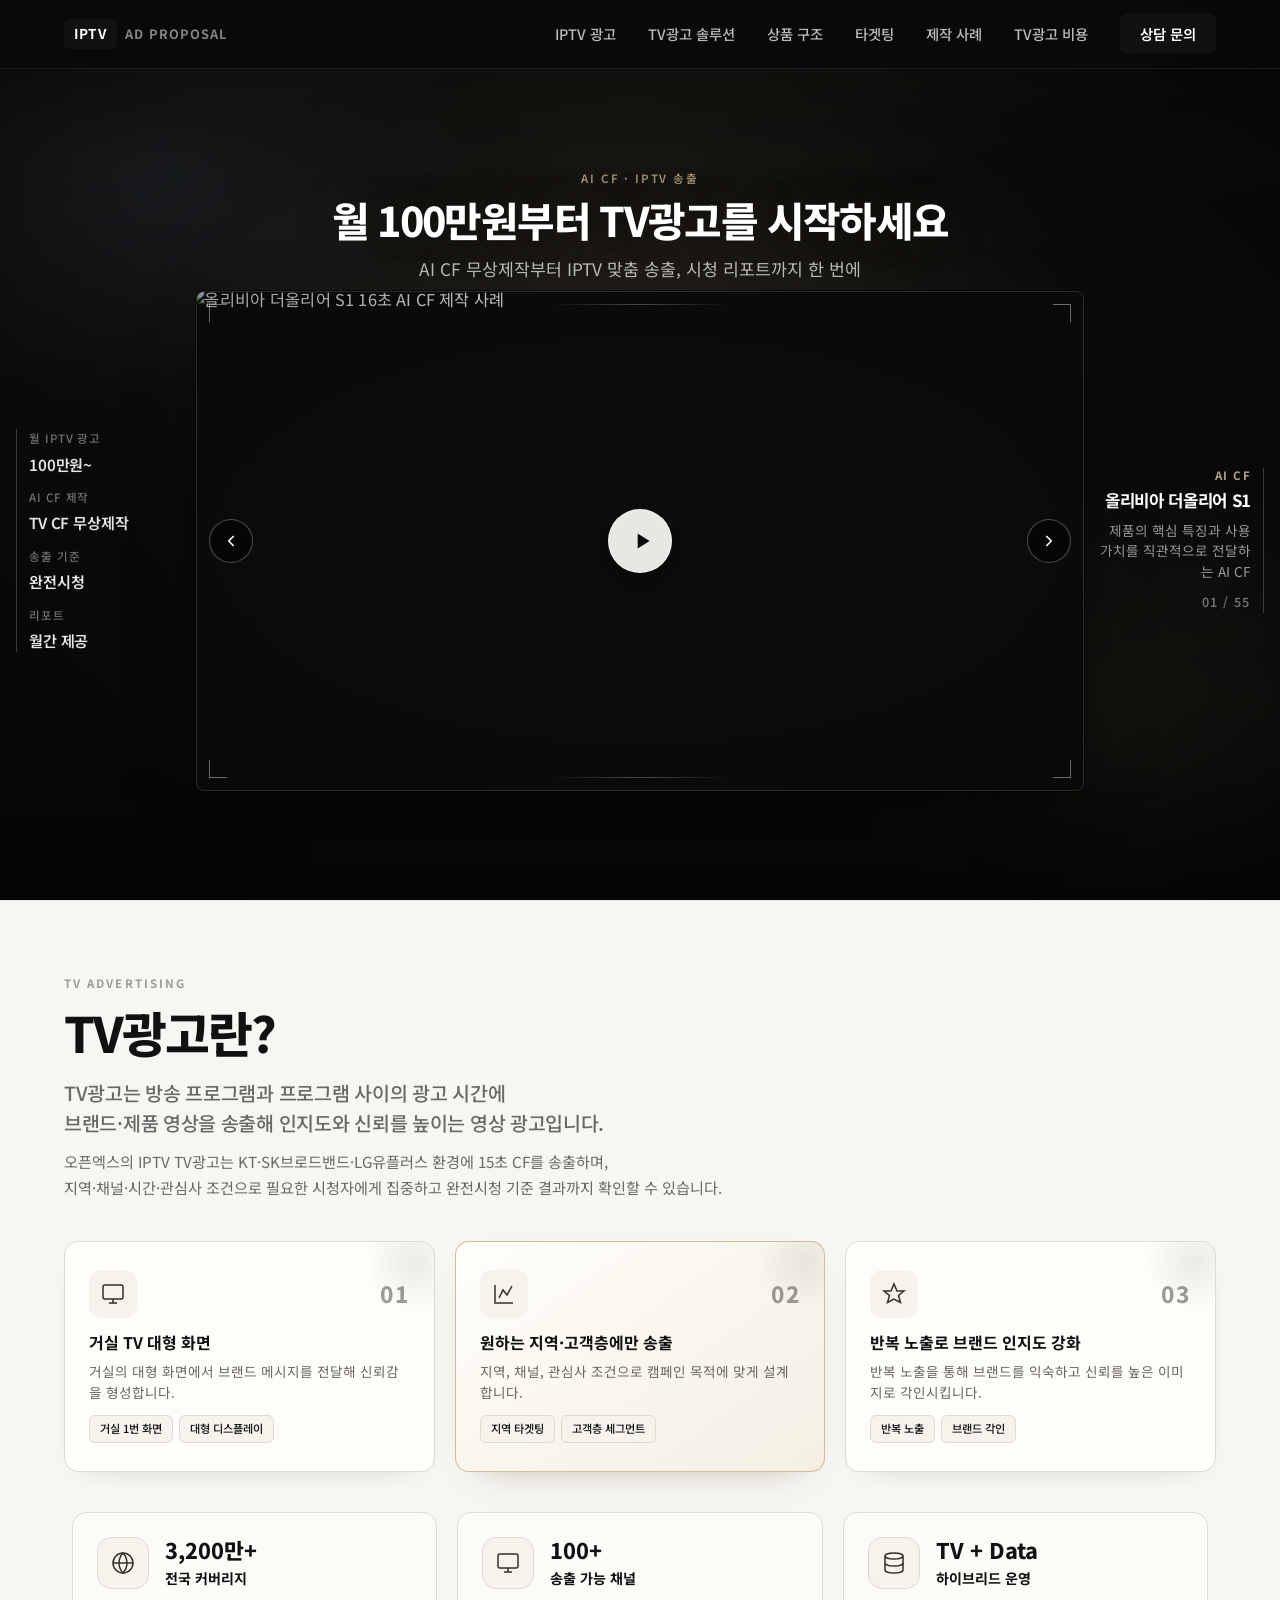
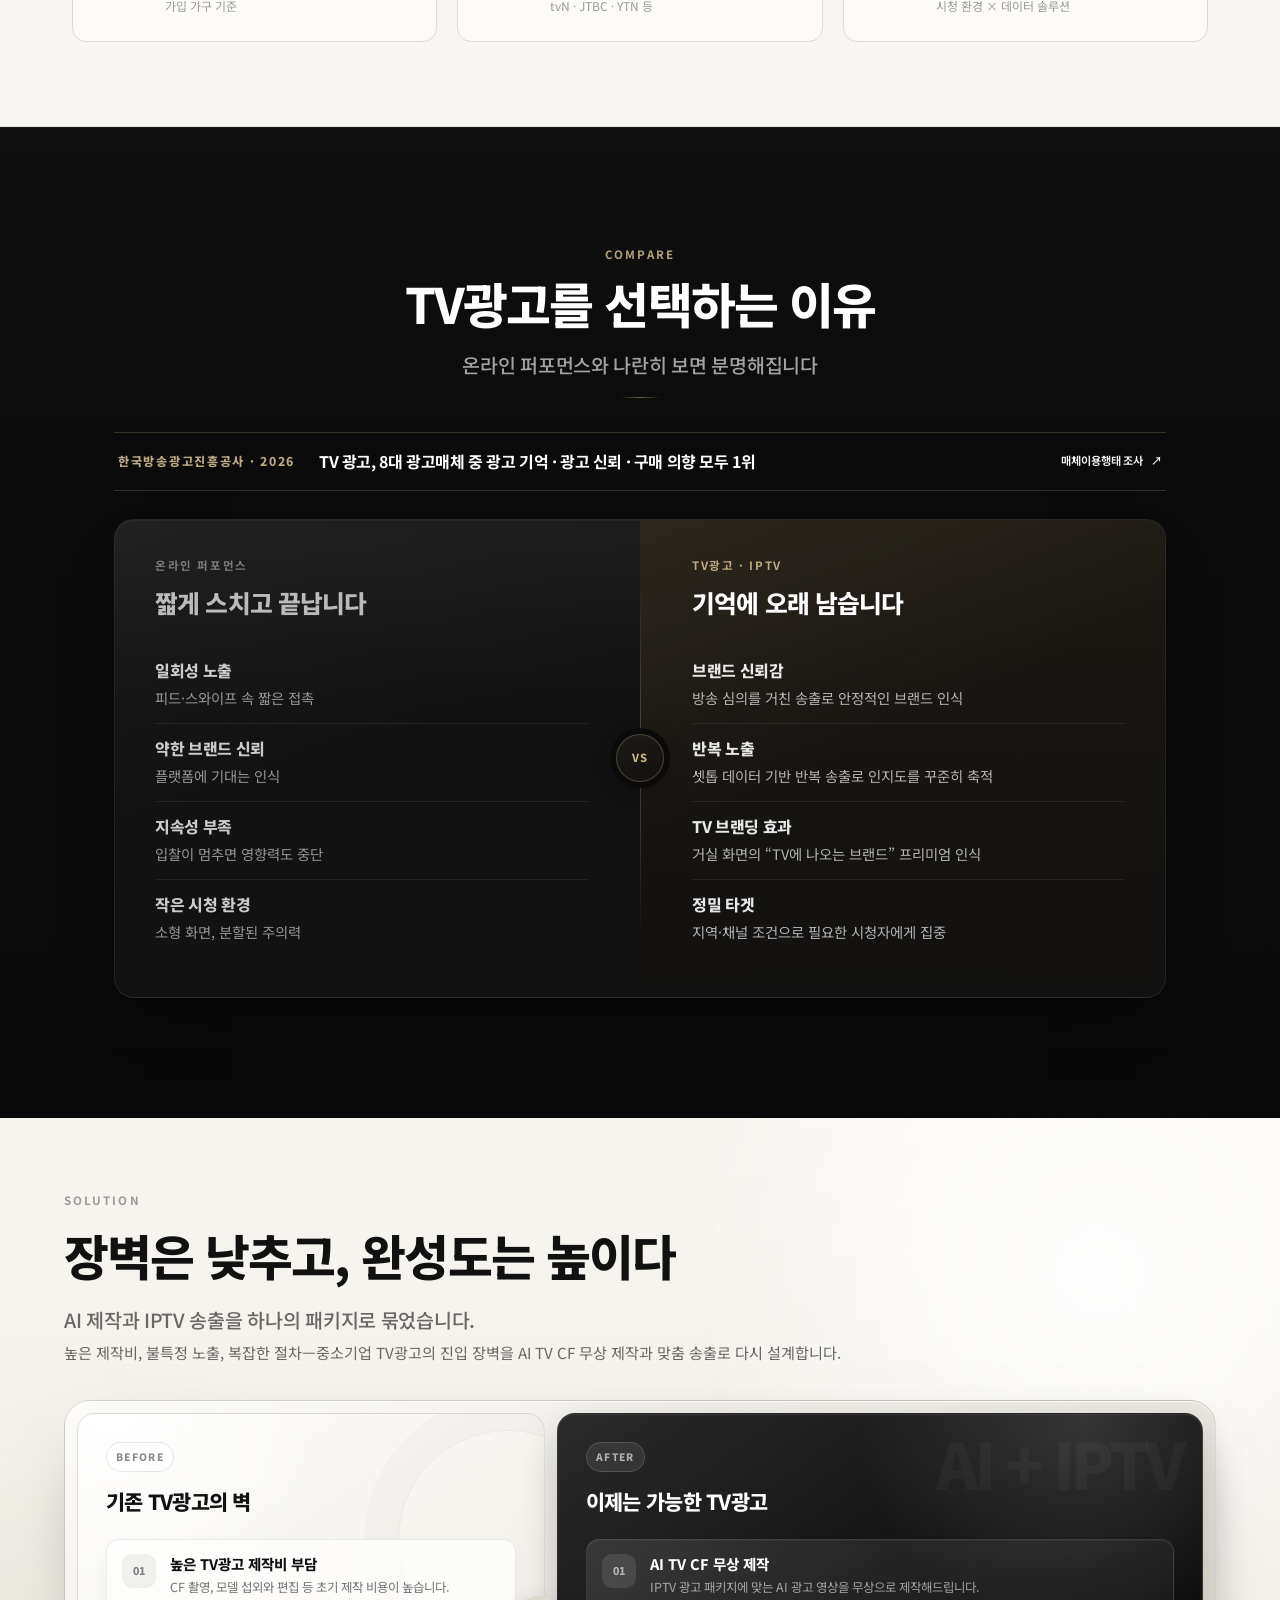
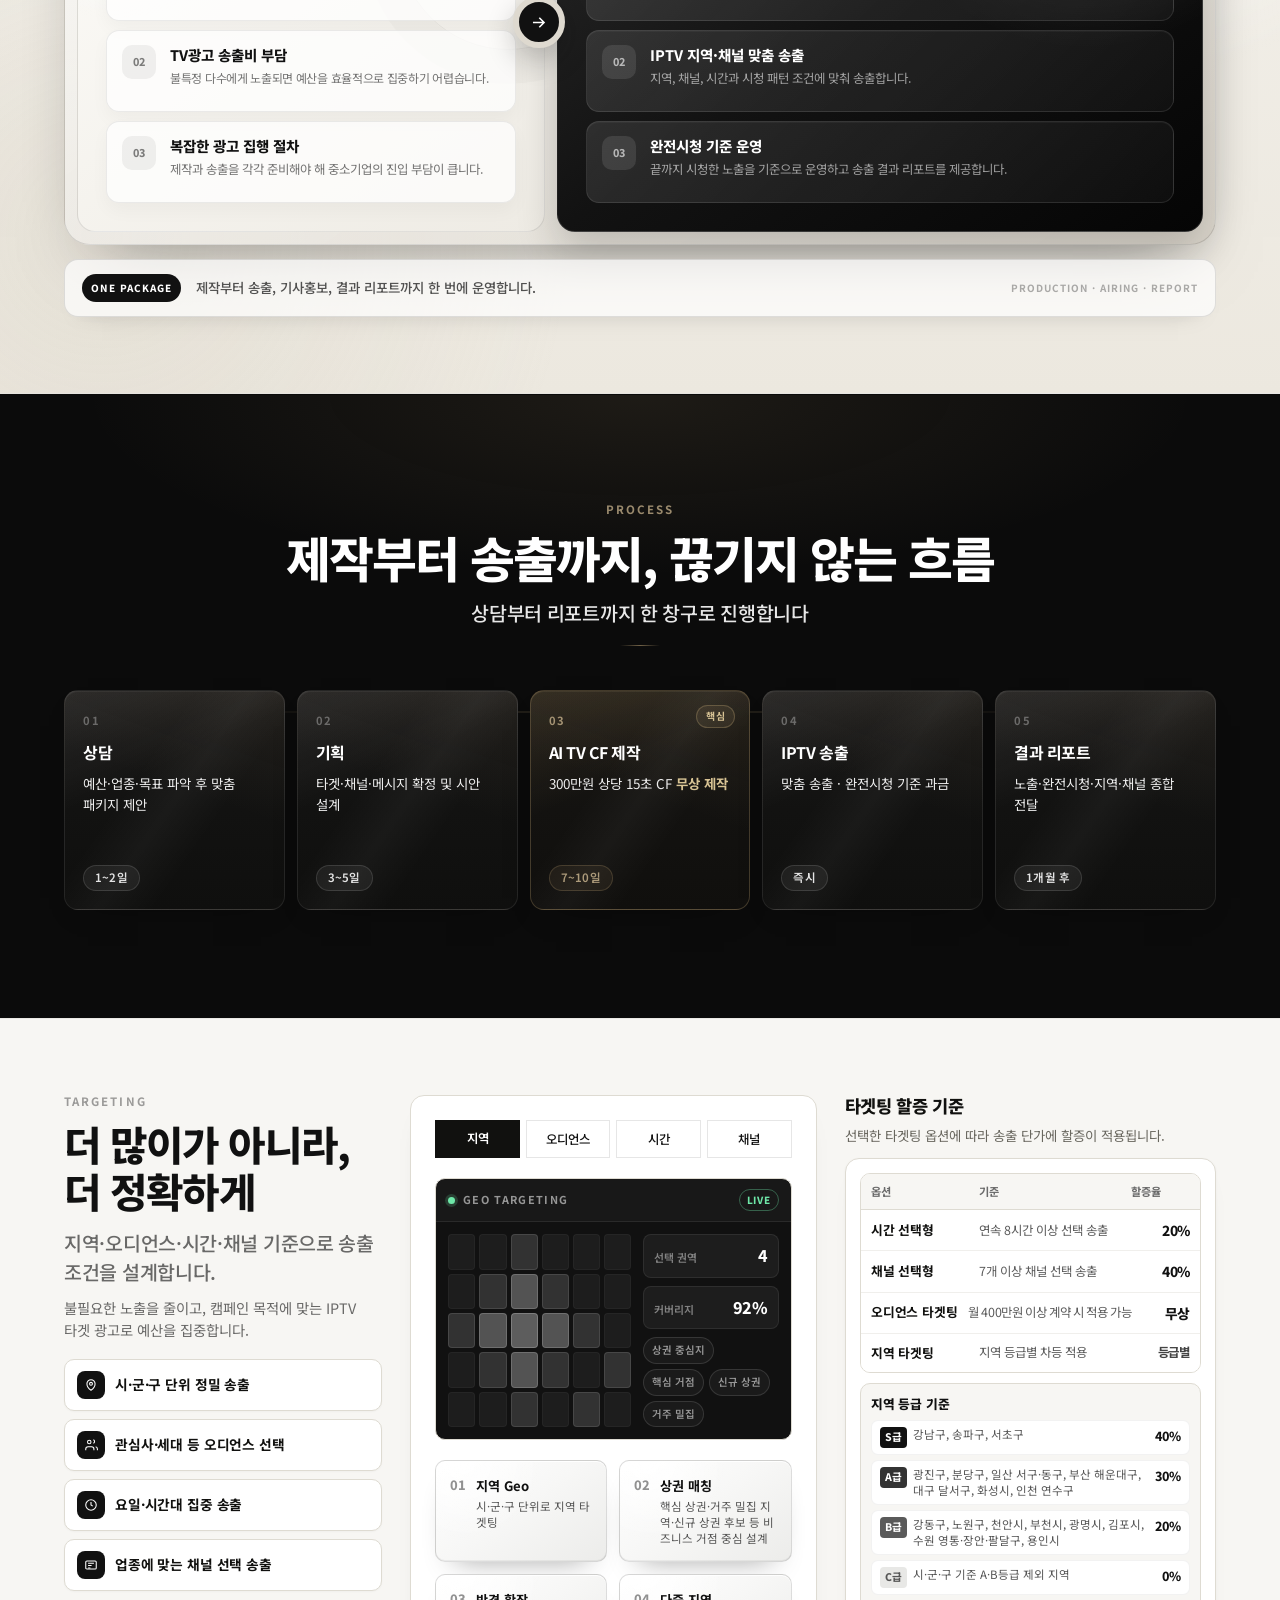
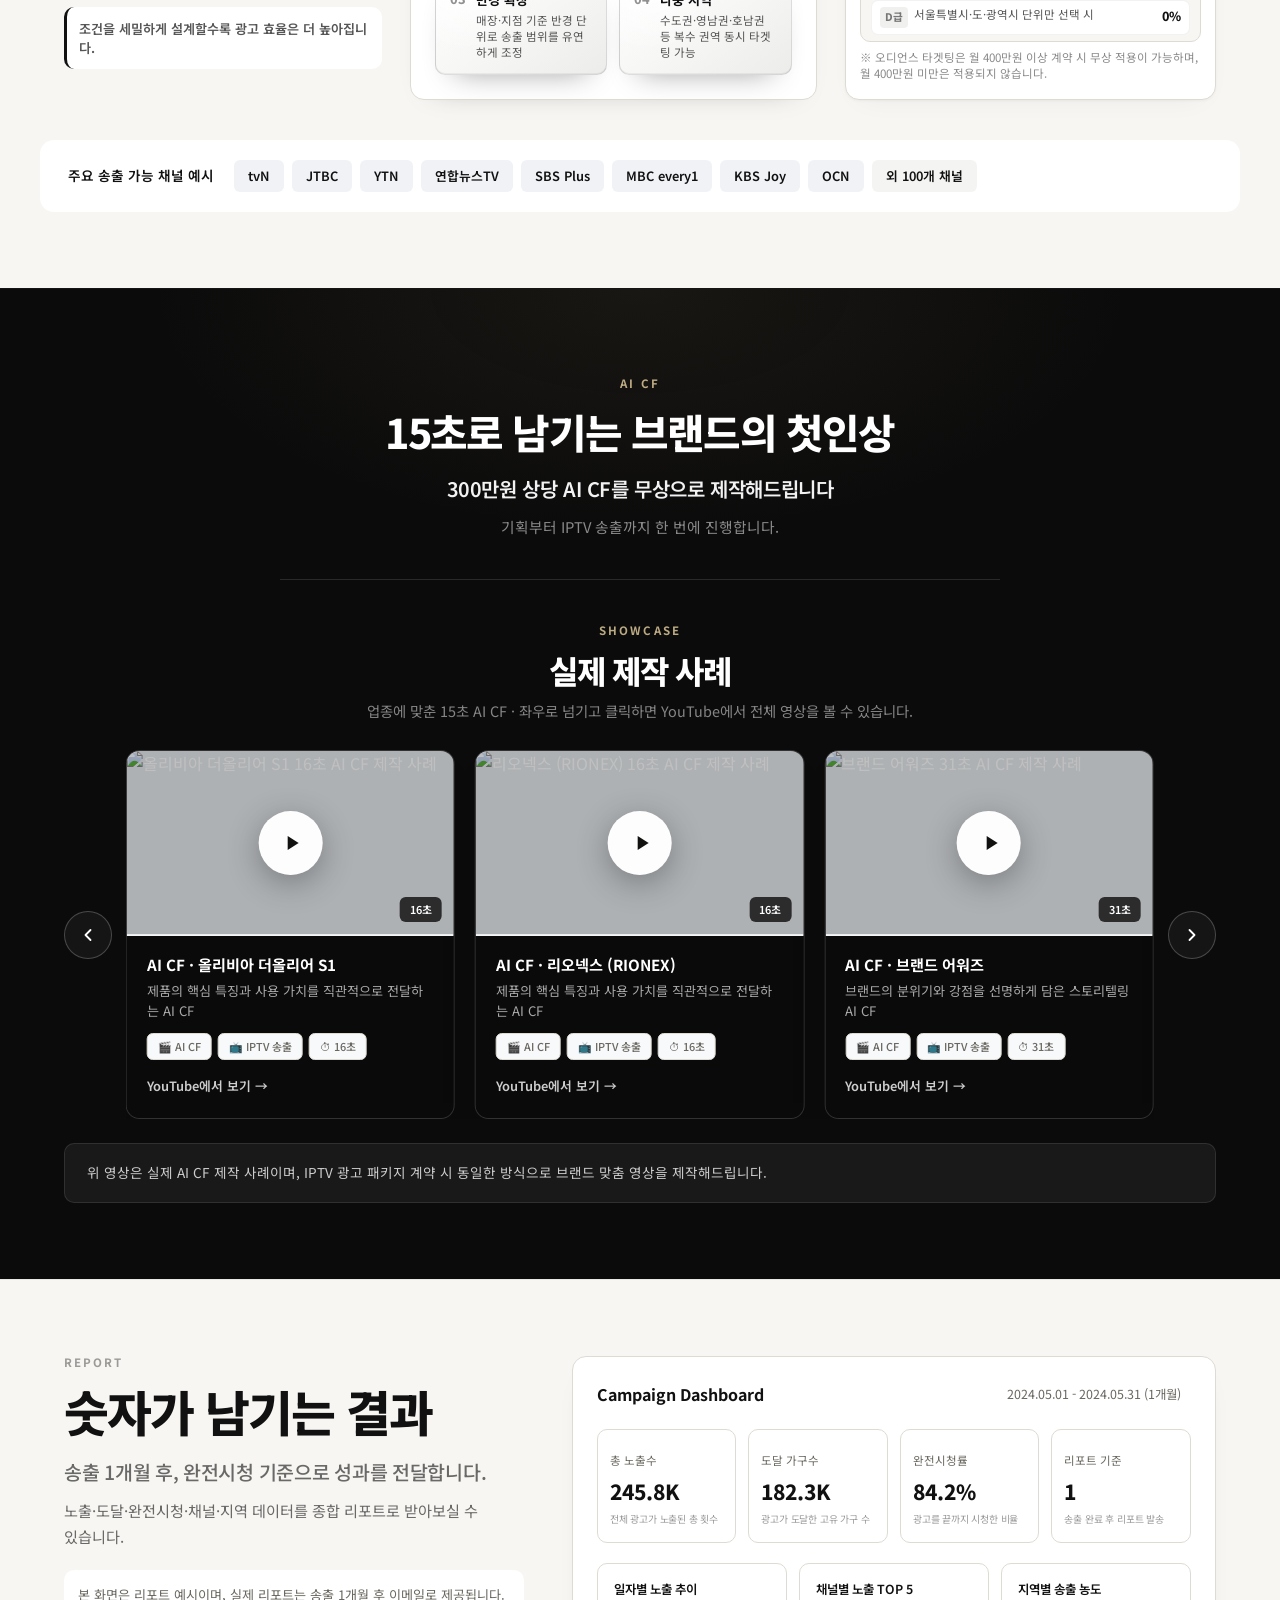
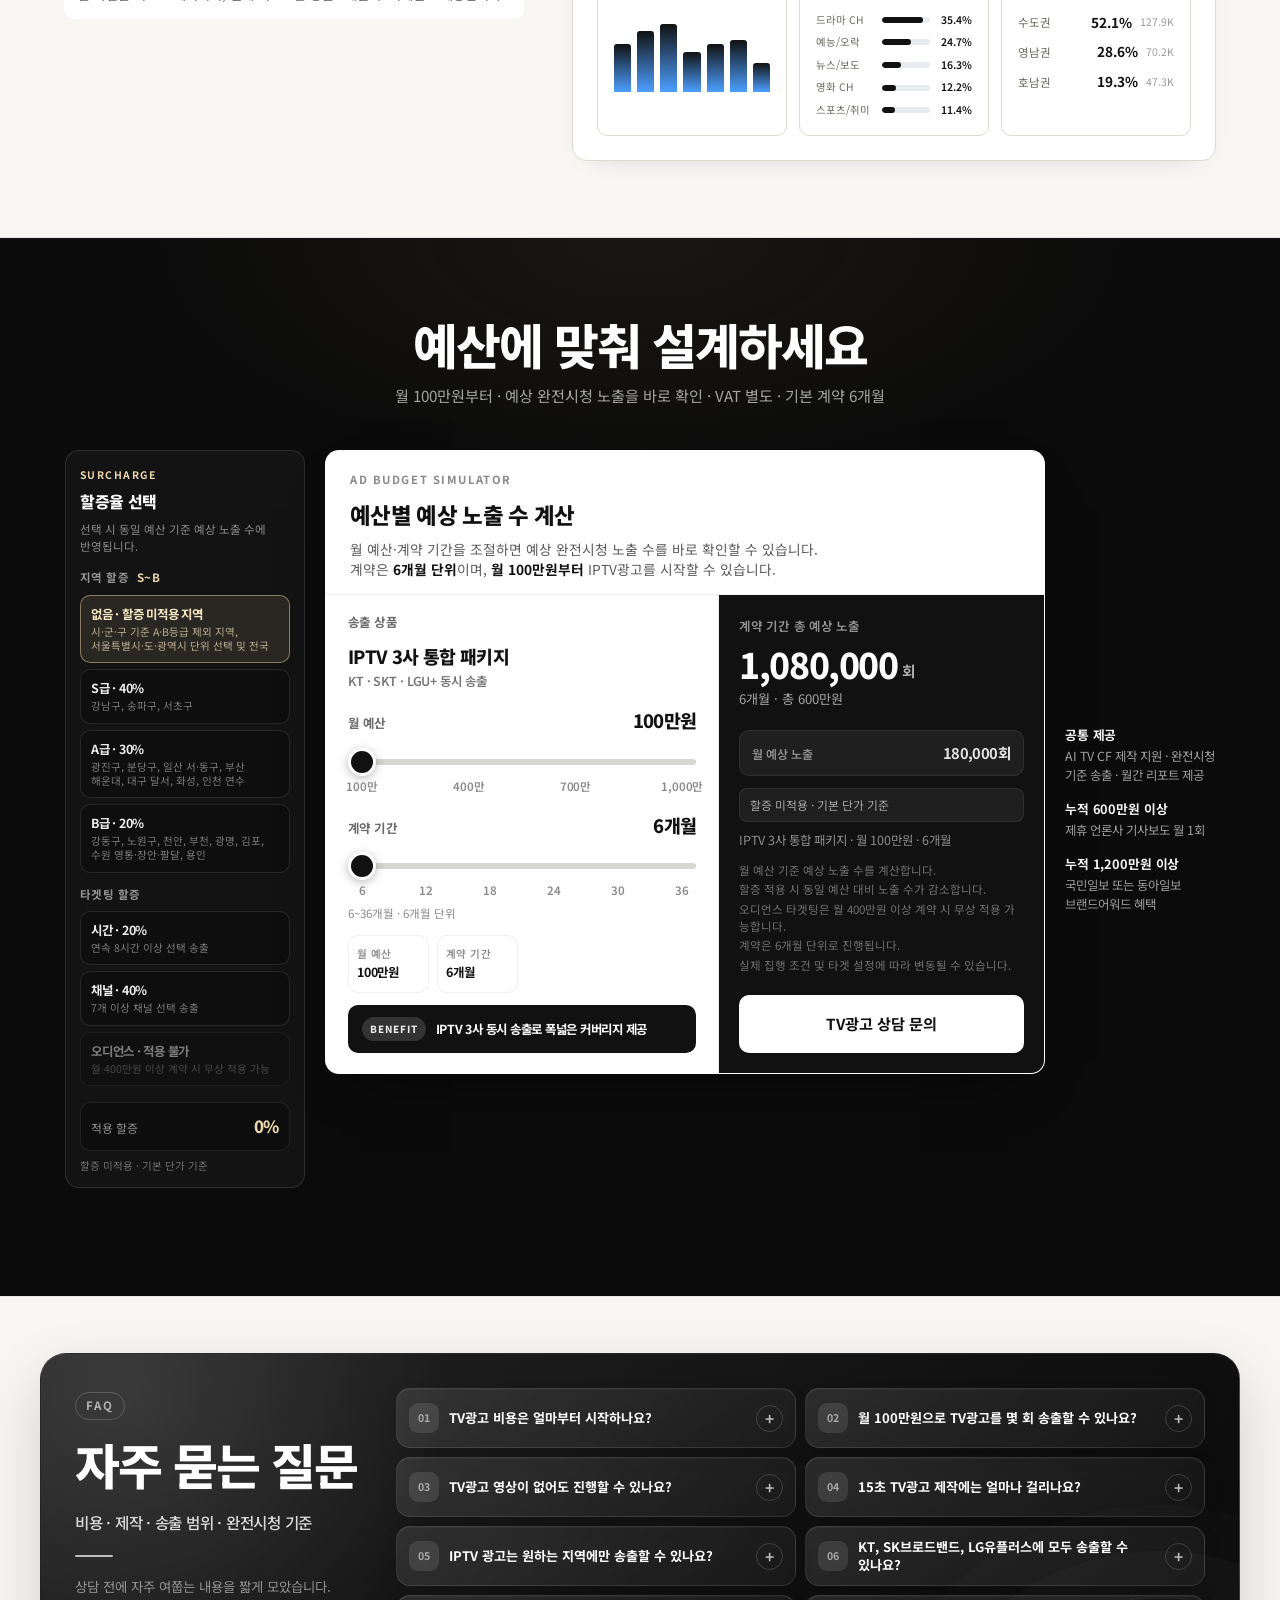
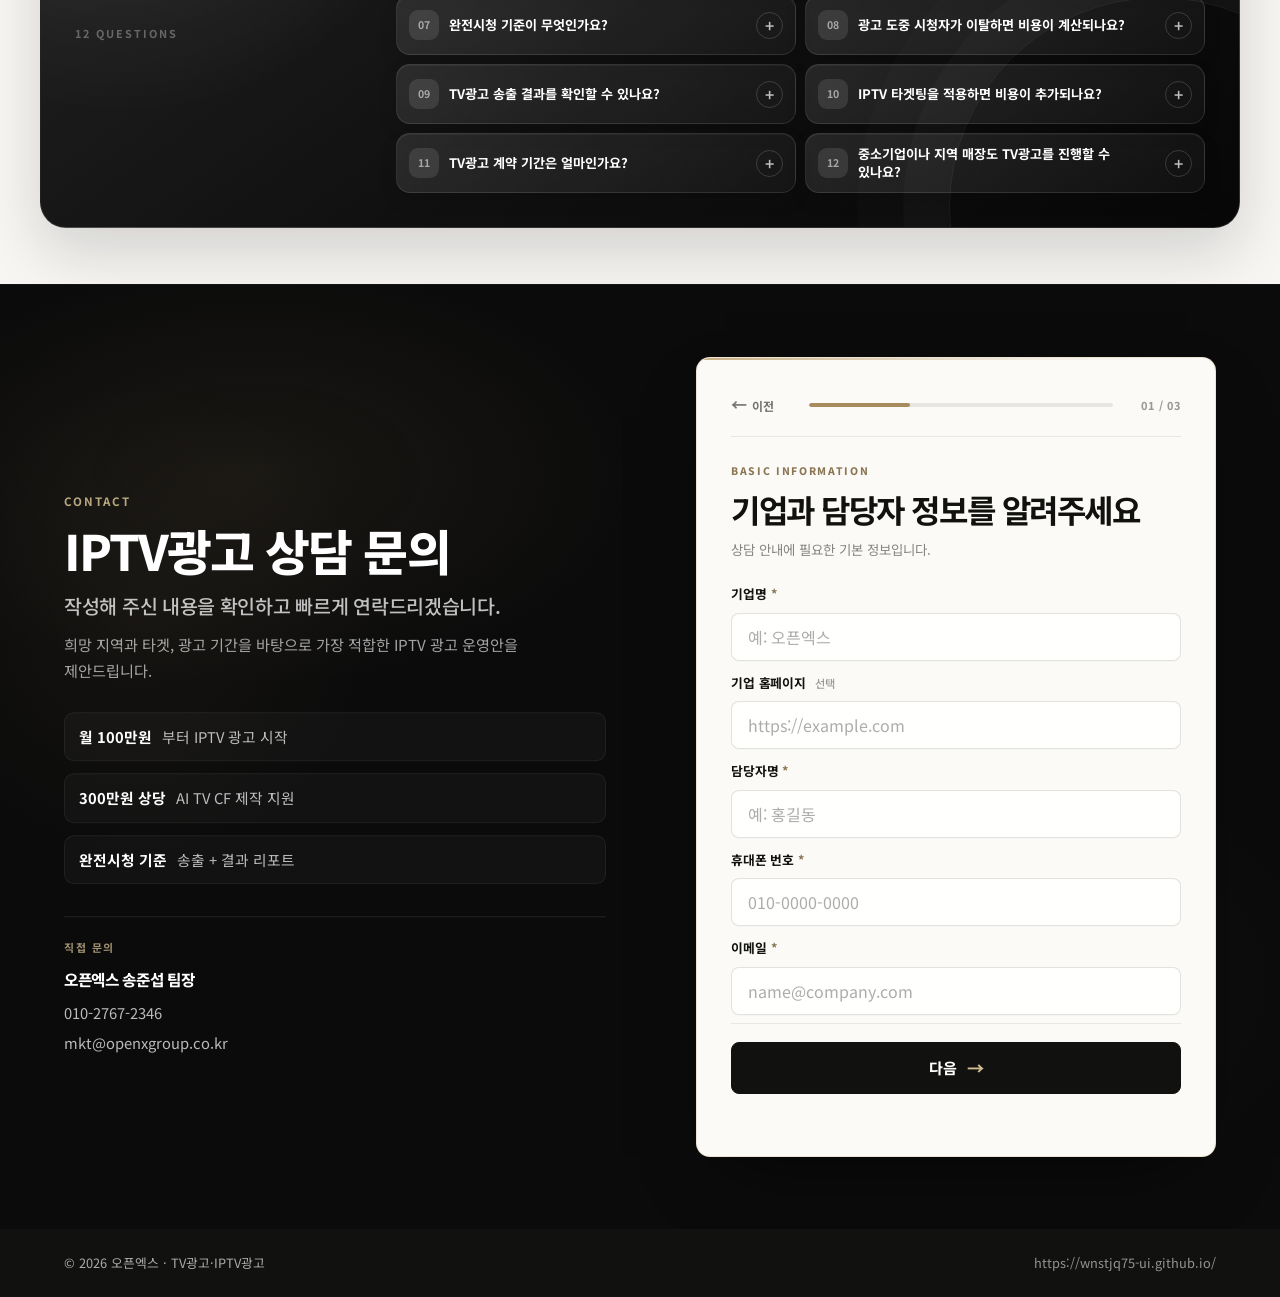
==== commit 1fee64e5: "Add all YouTube ads to homepage carousels" ====
--- a/index.html
+++ b/index.html
@@ -220,7 +220,7 @@
           aria-label="AI CF 프리미엄 쇼케이스"
         >
           <div class="hero__visual">
-            <img id="heroThumb" src="https://img.youtube.com/vi/fO7mEll3Leg/maxresdefault.jpg" alt="미즈허브 비타민세럼 15초 AI CF 제작 사례" width="1280" height="720" fetchpriority="high">
+            <img id="heroThumb" src="https://img.youtube.com/vi/7_jqN3A7QrE/maxresdefault.jpg" alt="올리비아 더올리어 S1 16초 AI CF 제작 사례" width="1280" height="720" fetchpriority="high">
             <div class="hero__player-host" id="heroPlayerHost"></div>
             <div class="hero__overlay"></div>
           </div>
@@ -241,7 +241,7 @@
             <svg class="hero__arrow-icon" viewBox="0 0 24 24" fill="none" stroke="currentColor" stroke-width="2.2" stroke-linecap="round" stroke-linejoin="round" aria-hidden="true"><path d="M9 6l6 6-6 6"/></svg>
           </button>
 
-          <button type="button" class="hero__play" id="heroPlay" aria-label="미즈허브 비타민세럼 영상 바로 재생">
+          <button type="button" class="hero__play" id="heroPlay" aria-label="올리비아 더올리어 S1 영상 바로 재생">
             <span class="hero__play-circle" aria-hidden="true">
               <svg viewBox="0 0 24 24" fill="currentColor" width="26" height="26"><path d="M8 5v14l11-7z"/></svg>
             </span>
@@ -250,9 +250,9 @@
 
         <aside class="hero__hud hero__hud--right" aria-live="polite">
           <p class="hero__media-category" id="heroMediaCategory">AI CF</p>
-          <p class="hero__media-title" id="heroMediaTitle">미즈허브 비타민세럼</p>
-          <p class="hero__media-desc" id="heroMediaDesc">뷰티 제품의 핵심 효능을 감각적으로 전달하는 AI CF</p>
-          <p class="hero__hud-index"><span id="heroSlideIndex">01</span> / <span id="heroSlideTotal">16</span></p>
+          <p class="hero__media-title" id="heroMediaTitle">올리비아 더올리어 S1</p>
+          <p class="hero__media-desc" id="heroMediaDesc">제품의 핵심 특징과 사용 가치를 직관적으로 전달하는 AI CF</p>
+          <p class="hero__hud-index"><span id="heroSlideIndex">01</span> / <span id="heroSlideTotal">55</span></p>
         </aside>
       </div>
 
@@ -1459,8 +1459,8 @@
     </div>
   </footer>
 
-  <script src="hero-carousel.js?v=20260715-showcase-aicf-1" defer></script>
+  <script src="hero-carousel.js?v=20260920-youtube-all-55" defer></script>
   <script src="budget-calculator.js?v=20260715-benefit-copy-1" defer></script>
-  <script src="script.js?v=20260715-showcase-aicf-1" defer></script>
+  <script src="script.js?v=20260920-youtube-all-55" defer></script>
 </body>
 </html>
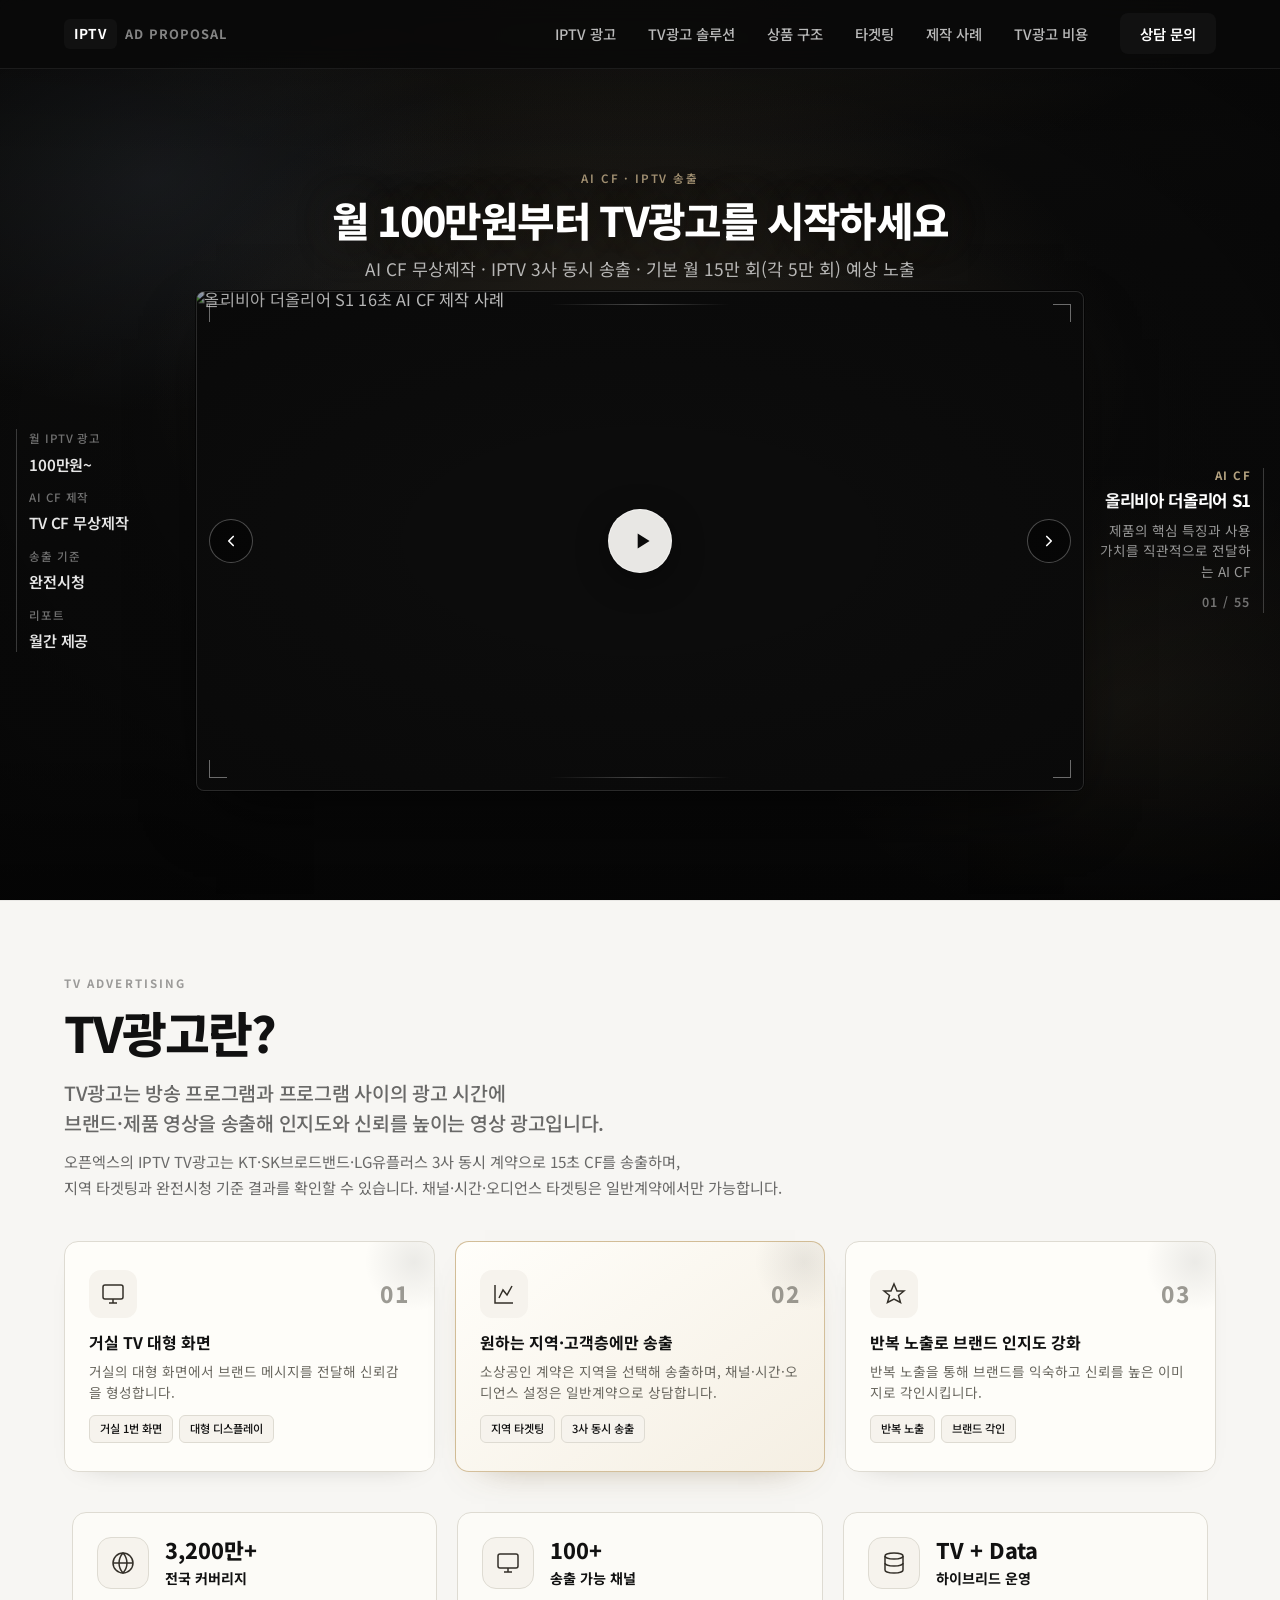
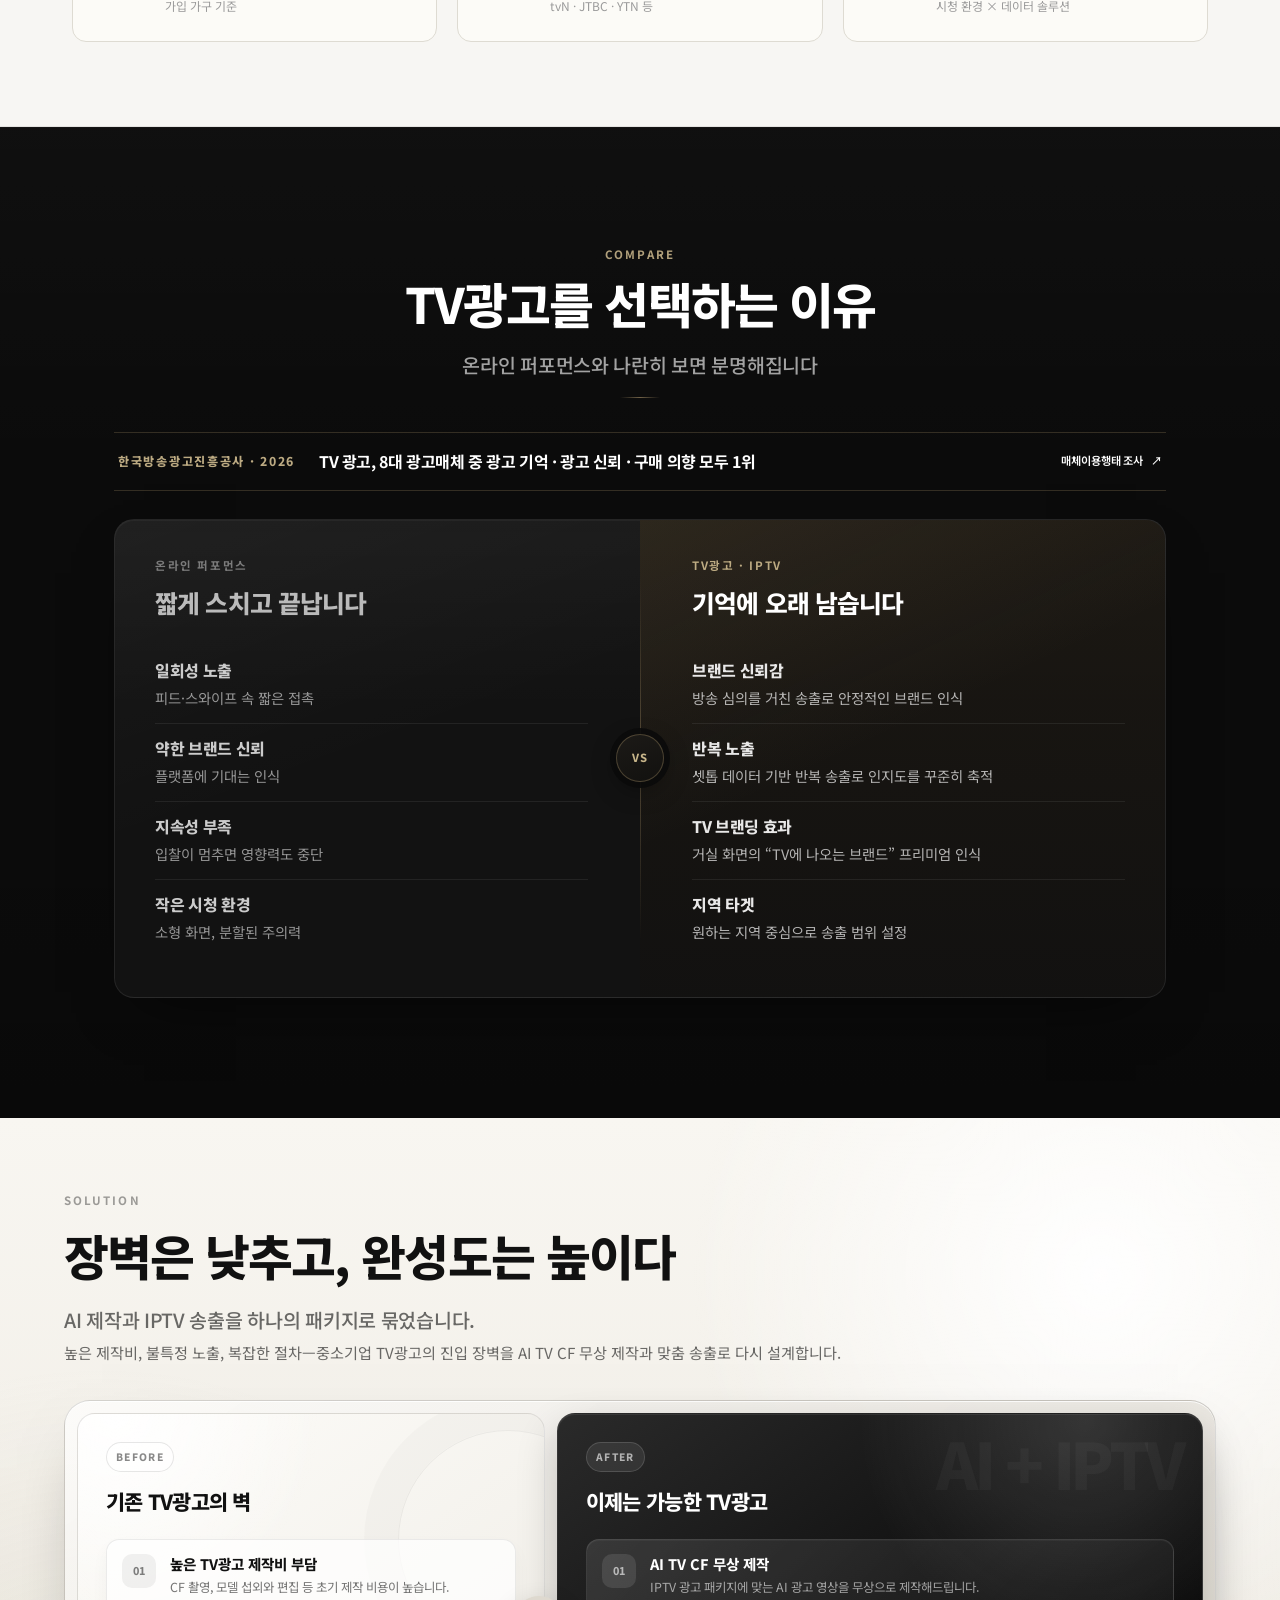
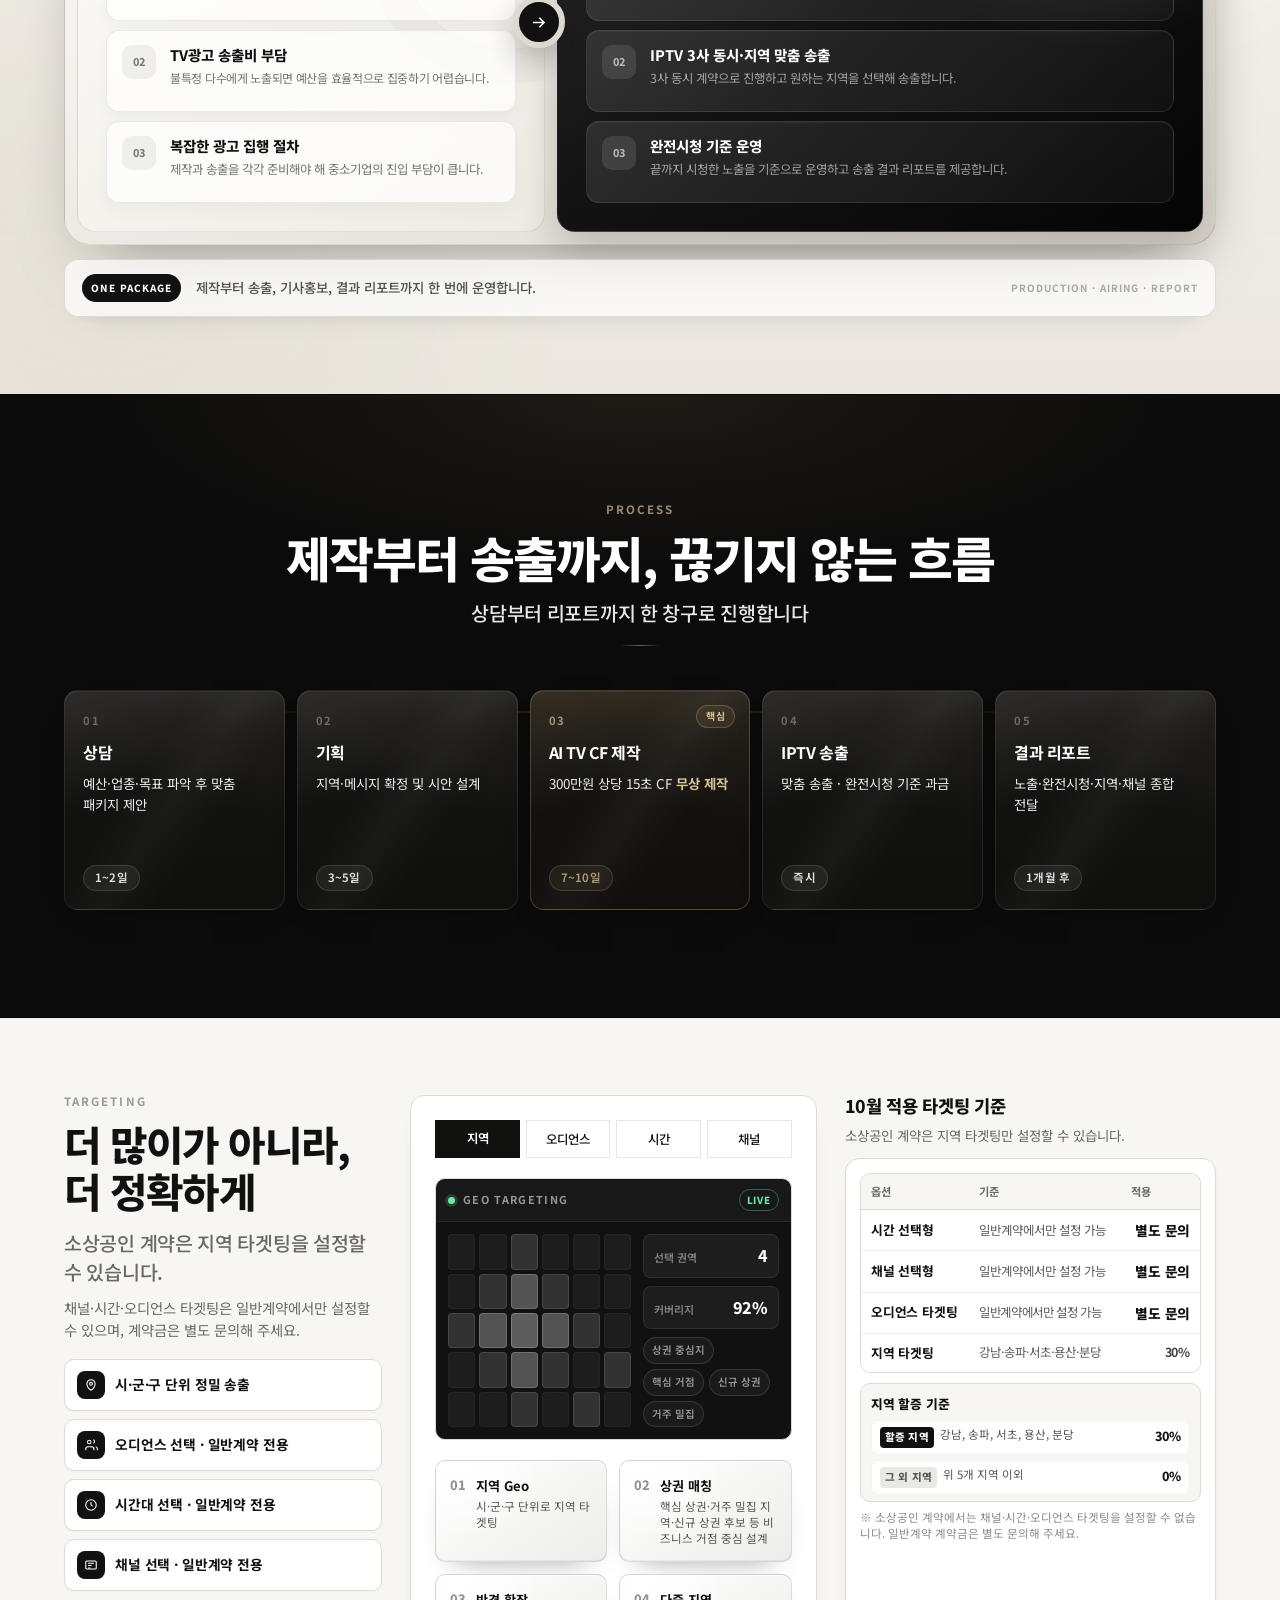
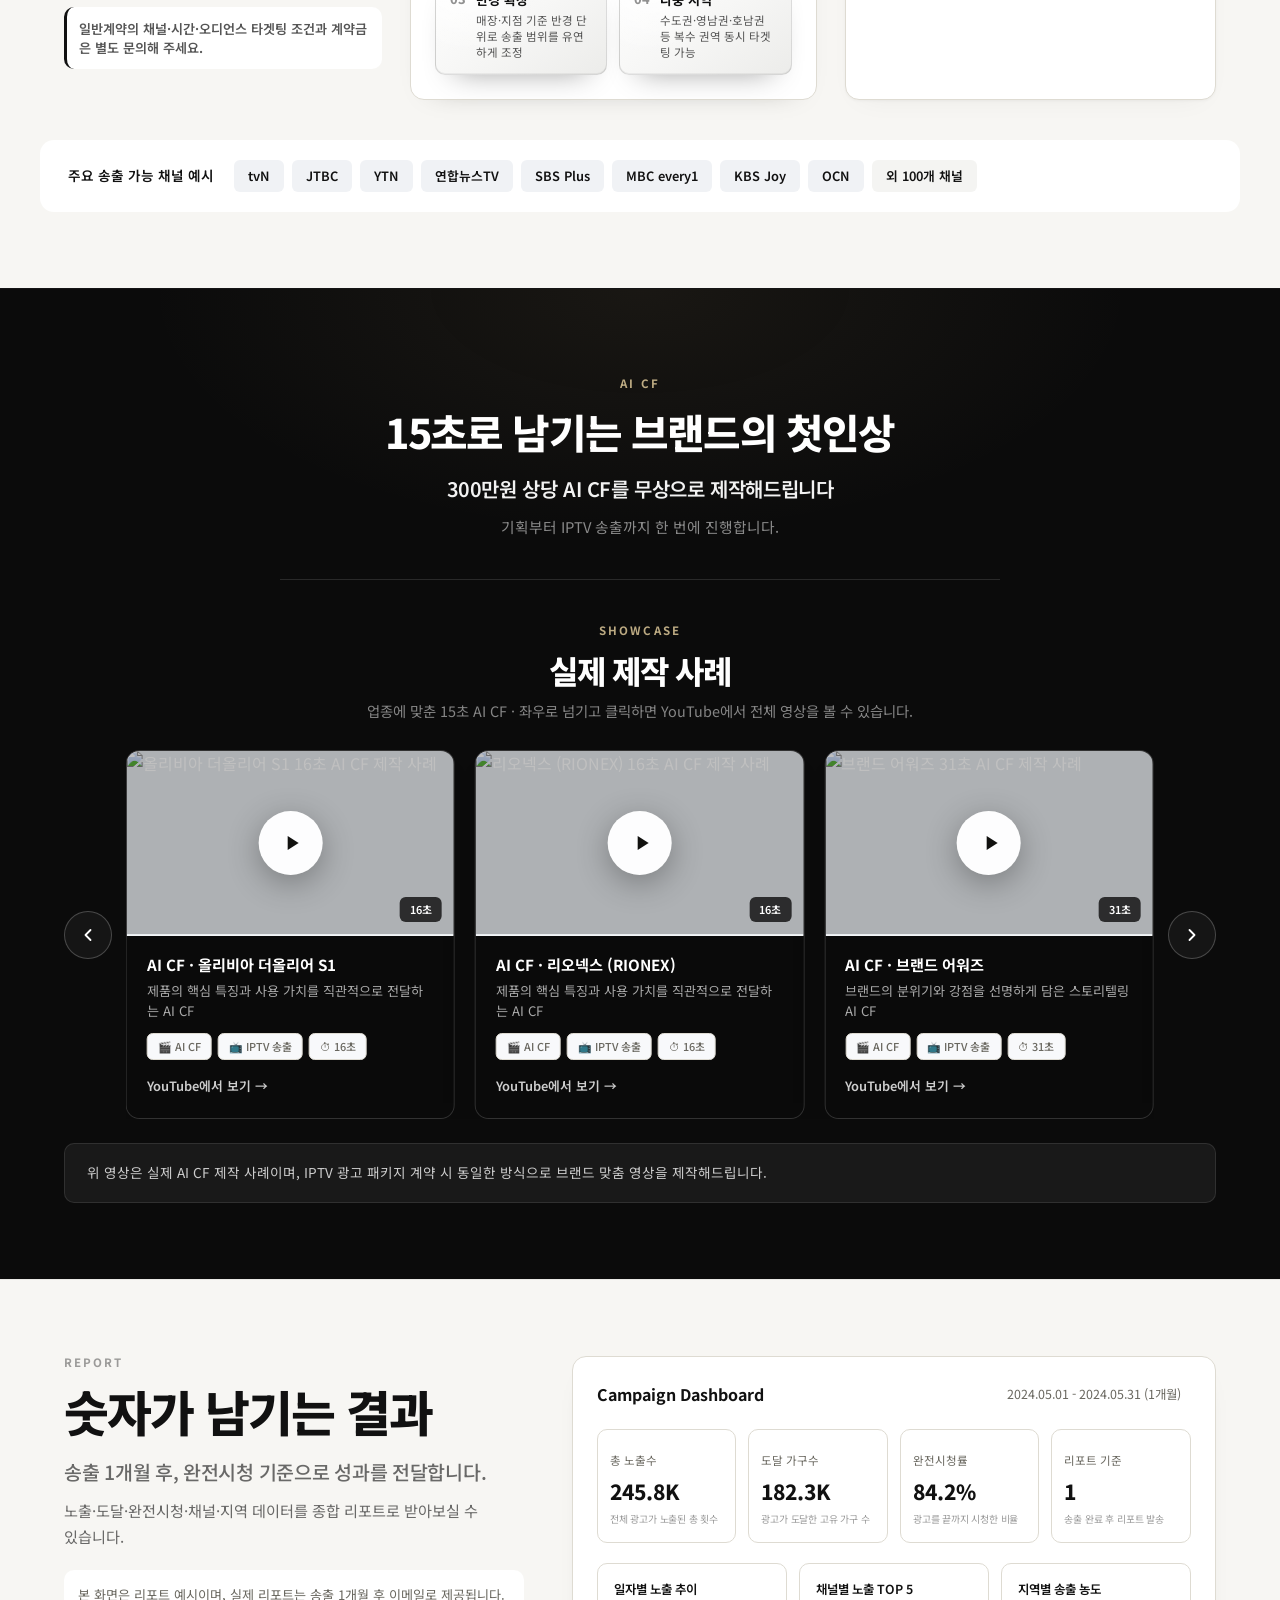
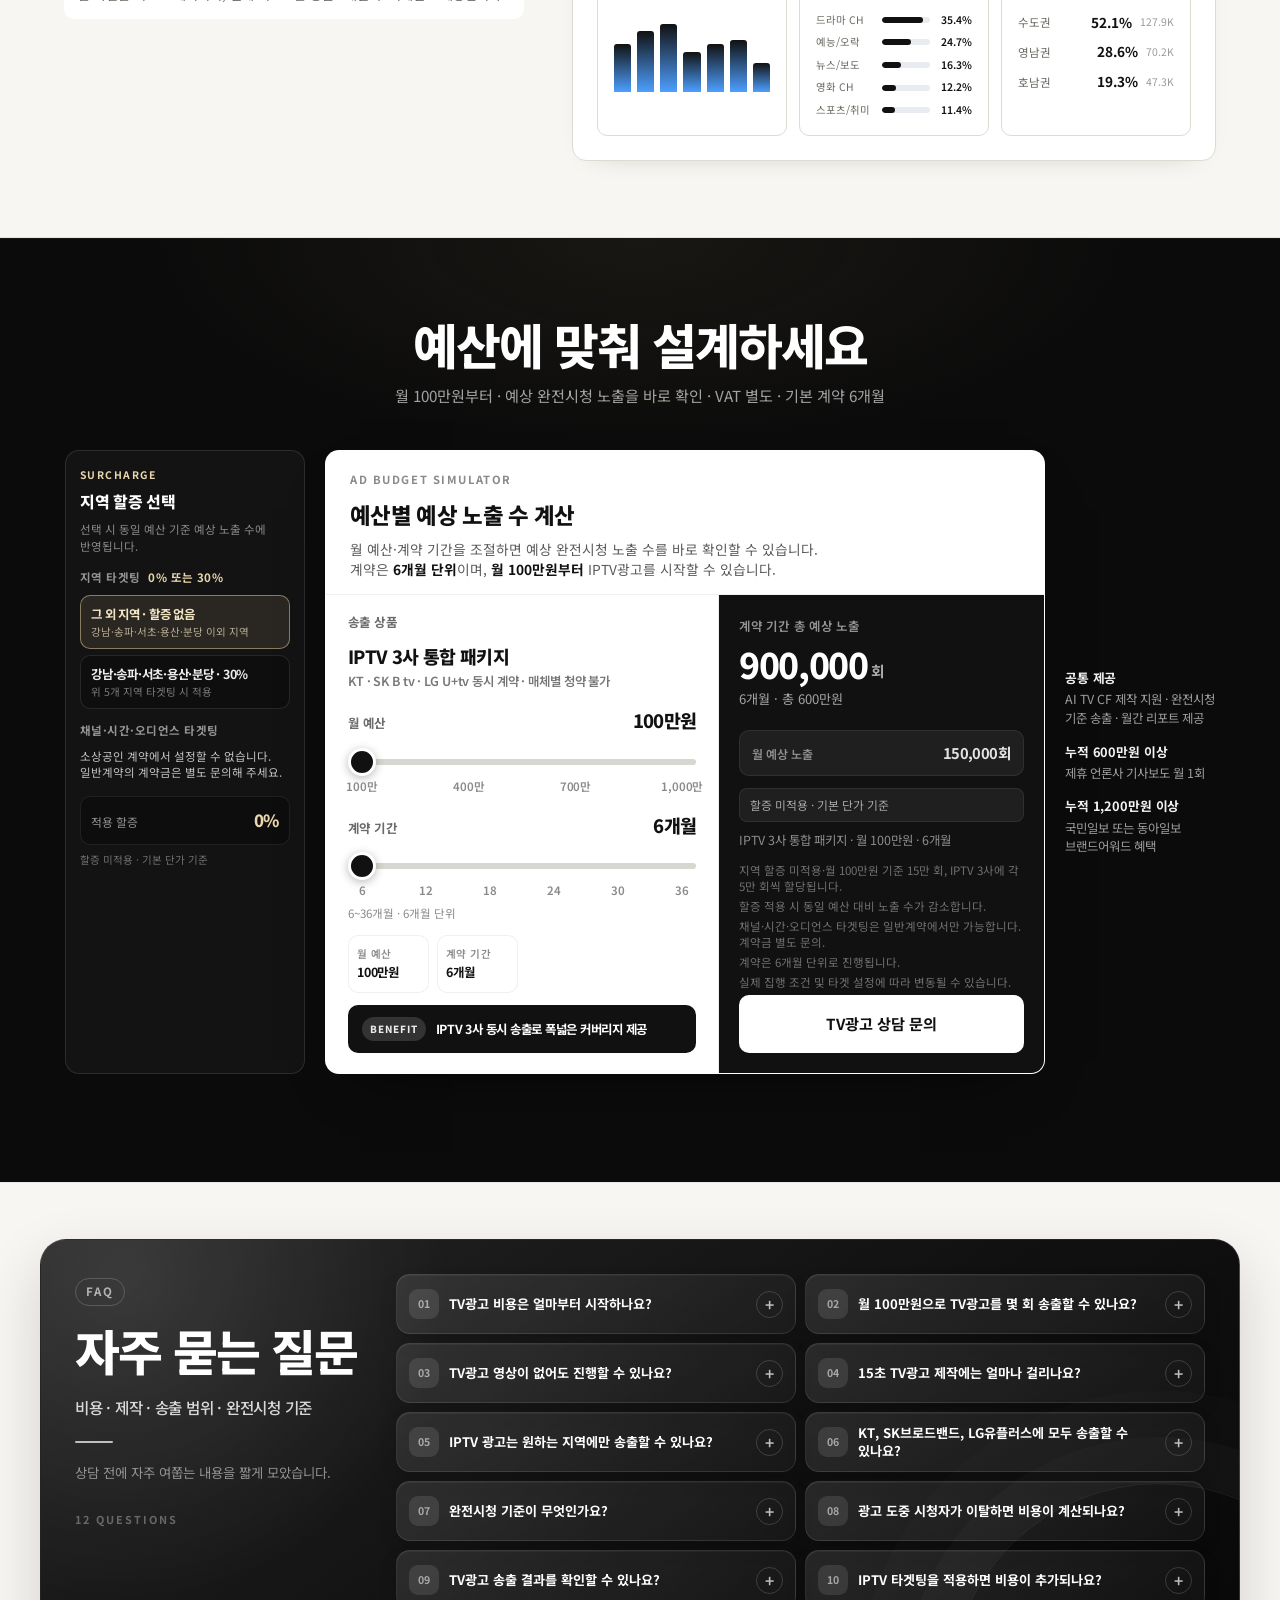
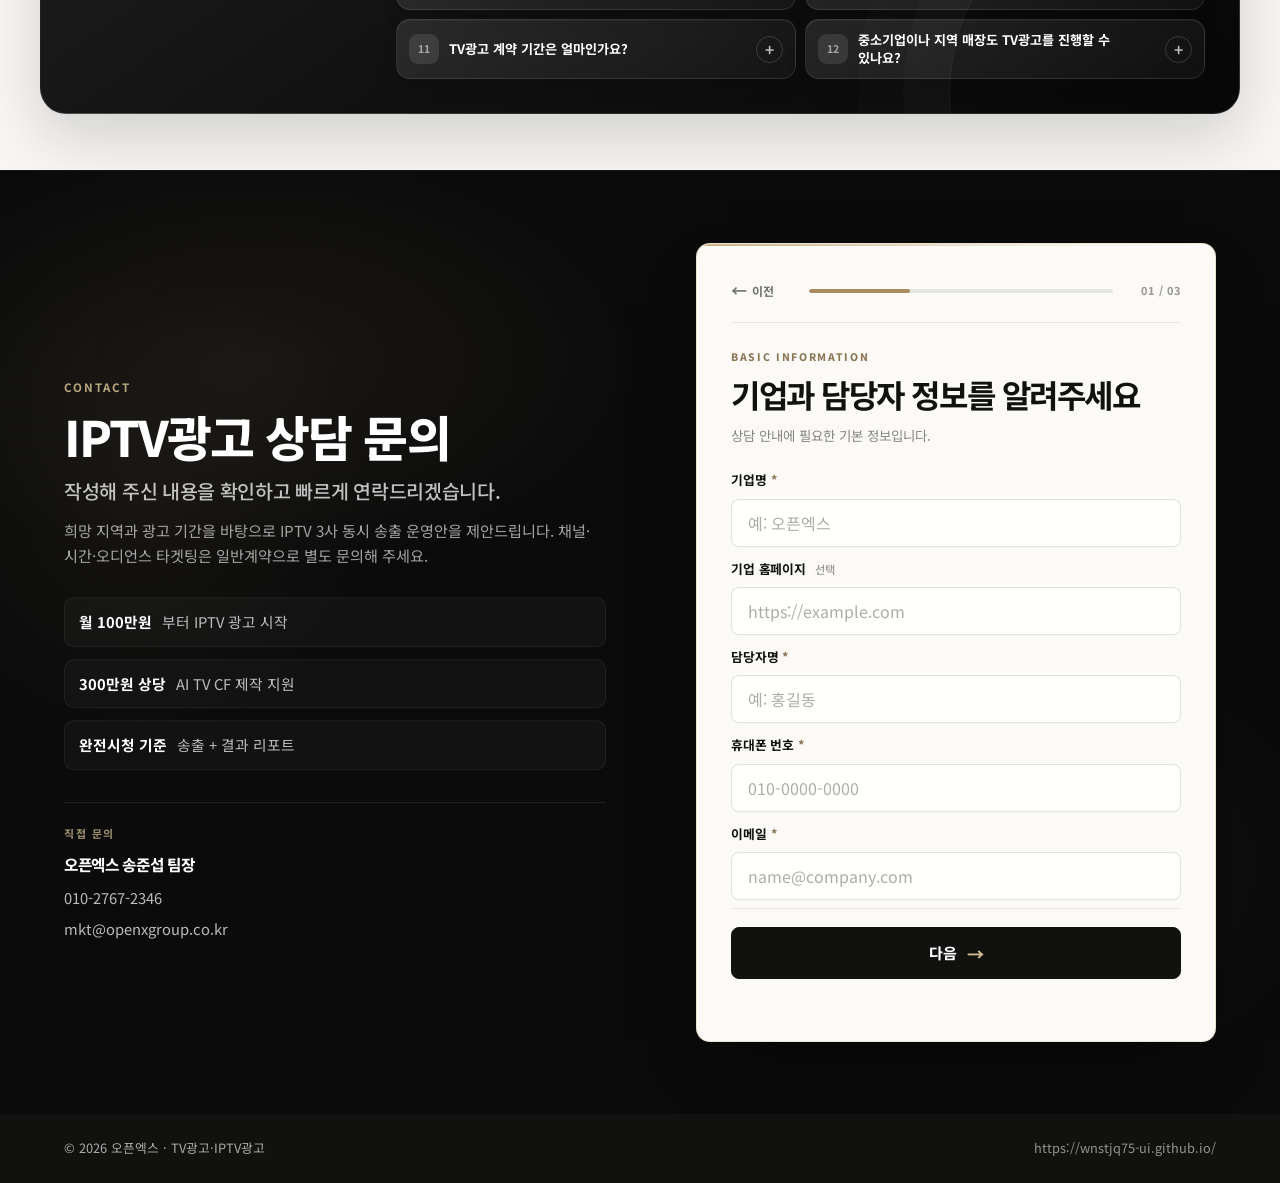
==== commit d563c7e2: "Update October IPTV policy across site and calculator" ====
--- a/index.html
+++ b/index.html
@@ -19,7 +19,7 @@
 
   <meta
     name="description"
-    content="월 100만원부터 시작하는 TV광고. 15초 AI TV CF 제작 지원부터 KT·SK B tv·LG U+tv IPTV 맞춤 송출, 지역·채널 타겟팅, 완전시청 결과 리포트까지 오픈엑스가 제공합니다."
+    content="월 100만원부터 시작하는 IPTV 3사 동시 송출 TV광고. 지역 할증 미적용 시 월 15만 회 예상 노출(3사 각 5만 회), 지역 타겟팅과 15초 AI TV CF 제작 지원을 안내합니다."
   >
   <meta name="robots" content="index, follow, max-image-preview:large, max-snippet:-1, max-video-preview:-1">
   <link rel="canonical" href="https://wnstjq75-ui.github.io/">
@@ -27,13 +27,13 @@
   <meta property="og:locale" content="ko_KR">
   <meta property="og:site_name" content="오픈엑스 TV광고">
   <meta property="og:title" content="TV광고 비용·제작·IPTV 송출 | 오픈엑스">
-  <meta property="og:description" content="월 100만원부터 TV광고 제작과 IPTV 맞춤 송출을 시작하세요. 15초 AI TV CF 제작, 지역·채널 타겟팅, 완전시청 결과 리포트를 제공합니다.">
+  <meta property="og:description" content="IPTV 3사 동시 계약 · 지역 할증 미적용 시 월 15만 회 예상 노출(각 5만 회). 지정 5개 지역 타겟팅은 30% 할증됩니다.">
   <meta property="og:url" content="https://wnstjq75-ui.github.io/">
   <meta property="og:image" content="https://wnstjq75-ui.github.io/hero-shot.png">
   <meta property="og:image:alt" content="오픈엑스 TV광고 및 IPTV광고 서비스 소개">
   <meta name="twitter:card" content="summary_large_image">
   <meta name="twitter:title" content="TV광고 비용·제작·IPTV 송출 | 오픈엑스">
-  <meta name="twitter:description" content="월 100만원부터 TV광고 제작과 IPTV 맞춤 송출을 시작하세요. 15초 AI TV CF 제작, 지역·채널 타겟팅, 완전시청 결과 리포트를 제공합니다.">
+  <meta name="twitter:description" content="IPTV 3사 동시 계약 · 지역 할증 미적용 시 월 15만 회 예상 노출(각 5만 회). 지정 5개 지역 타겟팅은 30% 할증됩니다.">
   <meta name="twitter:image" content="https://wnstjq75-ui.github.io/hero-shot.png">
   <meta name="theme-color" content="#050505">
   <link rel="icon" href="hero-shot.png" type="image/png">
@@ -41,7 +41,7 @@
   <link rel="preconnect" href="https://fonts.googleapis.com">
   <link rel="preconnect" href="https://fonts.gstatic.com" crossorigin>
   <link href="https://fonts.googleapis.com/css2?family=Noto+Sans+KR:wght@300;400;500;600;700;800&display=swap" rel="stylesheet">
-  <link rel="stylesheet" href="styles.css?v=20260715-solution-copy-line-1">
+  <link rel="stylesheet" href="styles.css?v=20260930-iptv-policy-1">
   <script type="application/ld+json">
   {
     "@context": "https://schema.org",
@@ -80,7 +80,7 @@
       "url": "https://wnstjq75-ui.github.io/"
     },
     "areaServed": "KR",
-    "description": "15초 AI TV CF 제작 지원, IPTV 지역·채널·오디언스 맞춤 송출, 완전시청 기준 운영과 송출 결과 리포트를 제공하는 TV광고 서비스",
+    "description": "15초 AI TV CF 제작 지원, IPTV 3사 동시 송출과 지역 타겟팅, 완전시청 기준 운영 및 결과 리포트를 제공하는 TV광고 서비스. 채널·시간·오디언스 타겟팅은 일반계약만 가능",
     "url": "https://wnstjq75-ui.github.io/"
   }
   </script>
@@ -92,12 +92,12 @@
       {
         "@type": "Question",
         "name": "TV광고 비용은 얼마부터 시작하나요?",
-        "acceptedAnswer": {"@type": "Answer", "text": "오픈엑스의 IPTV 기반 TV광고는 월 100만원부터 시작할 수 있으며, 기본 계약은 6개월 단위입니다. 실제 비용은 송출사, 월 예산, 계약 기간과 타겟팅 조건에 따라 달라집니다."}
+        "acceptedAnswer": {"@type": "Answer", "text": "오픈엑스의 IPTV 기반 TV광고는 월 100만원부터 시작할 수 있으며, 기본 계약은 6개월 단위입니다. IPTV 3사 동시 계약으로 진행하며, 일반계약의 계약금은 별도 문의해 주세요."}
       },
       {
         "@type": "Question",
         "name": "월 100만원으로 TV광고를 몇 회 송출할 수 있나요?",
-        "acceptedAnswer": {"@type": "Answer", "text": "타겟팅 할증이 없는 월 100만원 기준 IPTV 3사 통합 예상 완전시청 노출은 매월 약 18만 회입니다. 실제 예상 노출은 타겟팅 조건에 따라 달라질 수 있습니다."}
+        "acceptedAnswer": {"@type": "Answer", "text": "지역 할증이 없는 월 100만원 기준 IPTV 3사 통합 예상 완전시청 노출은 매월 15만 회이며, 3사에 각 5만 회씩 할당됩니다. 지역 타겟팅 조건에 따라 예상 노출이 달라질 수 있습니다."}
       },
       {
         "@type": "Question",
@@ -112,12 +112,12 @@
       {
         "@type": "Question",
         "name": "IPTV 광고는 원하는 지역에만 송출할 수 있나요?",
-        "acceptedAnswer": {"@type": "Answer", "text": "가능합니다. 시·군·구 단위 지역 TV광고를 설계할 수 있으며, 지역 등급과 선택 범위에 따라 할증이 적용될 수 있습니다. 상세 권역은 상담 시 확정합니다."}
+        "acceptedAnswer": {"@type": "Answer", "text": "가능합니다. 강남·송파·서초·용산·분당 지역 타겟팅에는 30% 할증이 적용되며, 이외 지역에는 할증이 적용되지 않습니다. 상세 송출 권역은 상담 시 확인해 주세요."}
       },
       {
         "@type": "Question",
         "name": "KT, SK브로드밴드, LG유플러스에 모두 송출할 수 있나요?",
-        "acceptedAnswer": {"@type": "Answer", "text": "가능합니다. 기본 상품은 KT·SK B tv·LG U+tv에 함께 송출하는 IPTV 3사 통합이며, 월 100만원부터 시작할 수 있습니다."}
+        "acceptedAnswer": {"@type": "Answer", "text": "IPTV 3사 동시 계약으로 진행하며, 각 매체를 따로 청약할 수 없습니다. 기본 월 15만 회는 KT·SK B tv·LG U+tv에 각 5만 회씩 할당됩니다."}
       },
       {
         "@type": "Question",
@@ -137,7 +137,7 @@
       {
         "@type": "Question",
         "name": "IPTV 타겟팅을 적용하면 비용이 추가되나요?",
-        "acceptedAnswer": {"@type": "Answer", "text": "지역·채널·시간 조건에 따라 할증이 적용될 수 있습니다. 오디언스 타겟팅은 월 400만원 이상 계약 시 무상 적용이 가능하며, 월 400만원 미만은 적용되지 않습니다. 여러 조건을 함께 선택하면 할증률이 합산될 수 있으며, 계산기에서 예상 노출 변화를 확인할 수 있습니다."}
+        "acceptedAnswer": {"@type": "Answer", "text": "강남·송파·서초·용산·분당 지역 타겟팅에는 30% 할증이 적용되며, 이외 지역에는 할증이 없습니다. 소상공인 계약에서는 채널·시간·오디언스 타겟팅을 설정할 수 없습니다. 해당 타겟팅은 일반계약에서만 가능하며 계약금은 별도 문의해 주세요."}
       },
       {
         "@type": "Question",
@@ -147,7 +147,7 @@
       {
         "@type": "Question",
         "name": "중소기업이나 지역 매장도 TV광고를 진행할 수 있나요?",
-        "acceptedAnswer": {"@type": "Answer", "text": "가능합니다. IPTV 기반 지역 TV광고는 시·군·구, 채널, 시간과 시청 패턴 조건을 활용할 수 있습니다. 캠페인 지역과 송출 조건에 따라 달라질 수 있으므로 상담을 통해 확인해 주세요."}
+        "acceptedAnswer": {"@type": "Answer", "text": "가능합니다. 소상공인 계약은 IPTV 3사 동시 송출과 지역 타겟팅으로 진행합니다. 채널·시간·오디언스 타겟팅을 원하시면 일반계약의 계약금을 별도로 문의해 주세요."}
       }
     ]
   }
@@ -188,7 +188,7 @@
       <div class="hero__top">
         <p class="hero__eyebrow">AI CF · IPTV 송출</p>
         <h1 class="hero__title">월 100만원부터 TV광고를 시작하세요</h1>
-        <p class="hero__desc">AI CF 무상제작부터 IPTV 맞춤 송출, 시청 리포트까지 한 번에</p>
+        <p class="hero__desc">AI CF 무상제작 · IPTV 3사 동시 송출 · 기본 월 15만 회(각 5만 회) 예상 노출</p>
       </div>
 
       <!-- Stage: left HUD | prev | frame | next | right meta (all text outside image) -->
@@ -267,7 +267,7 @@
         <h2 class="section__title">TV광고란?</h2>
         <p class="section__lead">TV광고는 방송 프로그램과 프로그램 사이의 광고 시간에<br class="about__desktop-break"><span class="about__lead-continuation">브랜드·제품 영상을 송출해 인지도와 신뢰를 높이는 영상 광고입니다.</span></p>
         <p class="section__desc">
-          오픈엑스의 IPTV TV광고는 KT·SK브로드밴드·LG유플러스 환경에 15초 CF를 송출하며,<br class="about__desktop-break">지역·채널·시간·관심사 조건으로 필요한 시청자에게 집중하고 완전시청 기준 결과까지 확인할 수 있습니다.
+          오픈엑스의 IPTV TV광고는 KT·SK브로드밴드·LG유플러스 3사 동시 계약으로 15초 CF를 송출하며,<br class="about__desktop-break">지역 타겟팅과 완전시청 기준 결과를 확인할 수 있습니다. 채널·시간·오디언스 타겟팅은 일반계약에서만 가능합니다.
         </p>
       </div>
       <div class="about__cards reveal reveal--delay">
@@ -295,10 +295,10 @@
             <span class="feature-card__index">02</span>
           </div>
           <h3>원하는 지역·고객층에만 송출</h3>
-          <p>지역, 채널, 관심사 조건으로 캠페인 목적에 맞게 설계합니다.</p>
+          <p>소상공인 계약은 지역을 선택해 송출하며, 채널·시간·오디언스 설정은 일반계약으로 상담합니다.</p>
           <div class="card-chips">
             <span>지역 타겟팅</span>
-            <span>고객층 세그먼트</span>
+            <span>3사 동시 송출</span>
           </div>
         </div>
         <div class="feature-card card--info">
@@ -396,7 +396,7 @@
             <li><strong>브랜드 신뢰감</strong><span>방송 심의를 거친 송출로 안정적인 브랜드 인식</span></li>
             <li><strong>반복 노출</strong><span>셋톱 데이터 기반 반복 송출로 인지도를 꾸준히 축적</span></li>
             <li><strong>TV 브랜딩 효과</strong><span>거실 화면의 “TV에 나오는 브랜드” 프리미엄 인식</span></li>
-            <li><strong>정밀 타겟</strong><span>지역·채널 조건으로 필요한 시청자에게 집중</span></li>
+            <li><strong>지역 타겟</strong><span>원하는 지역 중심으로 송출 범위 설정</span></li>
           </ul>
         </div>
       </div>
@@ -430,7 +430,7 @@
           <h3>이제는 가능한 TV광고</h3>
           <ul>
             <li><span class="compare__num">01</span><div><strong>AI TV CF 무상 제작</strong><p>IPTV 광고 패키지에 맞는 AI 광고 영상을 무상으로 제작해드립니다.</p></div><span class="compare__icon compare__icon--check">✓</span></li>
-            <li><span class="compare__num">02</span><div><strong>IPTV 지역·채널 맞춤 송출</strong><p>지역, 채널, 시간과 시청 패턴 조건에 맞춰 송출합니다.</p></div><span class="compare__icon compare__icon--check">✓</span></li>
+            <li><span class="compare__num">02</span><div><strong>IPTV 3사 동시·지역 맞춤 송출</strong><p>3사 동시 계약으로 진행하고 원하는 지역을 선택해 송출합니다.</p></div><span class="compare__icon compare__icon--check">✓</span></li>
             <li><span class="compare__num">03</span><div><strong>완전시청 기준 운영</strong><p>끝까지 시청한 노출을 기준으로 운영하고 송출 결과 리포트를 제공합니다.</p></div><span class="compare__icon compare__icon--check">✓</span></li>
           </ul>
         </div>
@@ -463,7 +463,7 @@
           <div class="package-rail__card">
             <span class="package-rail__num">02</span>
             <h3 class="package-rail__title">기획</h3>
-            <p class="package-rail__desc">타겟·채널·메시지 확정 및 시안 설계</p>
+            <p class="package-rail__desc">지역·메시지 확정 및 시안 설계</p>
             <span class="package-rail__time">3~5일</span>
           </div>
         </li>
@@ -502,8 +502,8 @@
       <div class="targeting__text reveal">
         <p class="section__eyebrow">TARGETING</p>
         <h2 class="section__title targeting__headline"><span class="targeting__headline-line">더 많이가 아니라,</span><span class="targeting__headline-line">더 정확하게</span></h2>
-        <p class="section__lead">지역·오디언스·시간·채널 기준으로 송출 조건을 설계합니다.</p>
-        <p class="section__desc targeting__lead">불필요한 노출을 줄이고, 캠페인 목적에 맞는 IPTV 타겟 광고로 예산을 집중합니다.</p>
+        <p class="section__lead">소상공인 계약은 지역 타겟팅을 설정할 수 있습니다.</p>
+        <p class="section__desc targeting__lead">채널·시간·오디언스 타겟팅은 일반계약에서만 설정할 수 있으며, 계약금은 별도 문의해 주세요.</p>
         <ul class="targeting__points">
           <li>
             <span class="targeting__point-icon" aria-hidden="true">
@@ -515,22 +515,22 @@
             <span class="targeting__point-icon" aria-hidden="true">
               <svg viewBox="0 0 24 24" fill="none" stroke="currentColor" stroke-width="1.8"><path d="M17 21v-2a4 4 0 0 0-4-4H7a4 4 0 0 0-4 4v2"/><circle cx="9" cy="7" r="3"/><path d="M23 21v-2a4 4 0 0 0-3-3.87M16 3.13a3 3 0 0 1 0 5.74"/></svg>
             </span>
-            <span>관심사·세대 등 오디언스 선택</span>
+            <span>오디언스 선택 · 일반계약 전용</span>
           </li>
           <li>
             <span class="targeting__point-icon" aria-hidden="true">
               <svg viewBox="0 0 24 24" fill="none" stroke="currentColor" stroke-width="1.8"><circle cx="12" cy="12" r="9"/><path d="M12 7v5l3 2"/></svg>
             </span>
-            <span>요일·시간대 집중 송출</span>
+            <span>시간대 선택 · 일반계약 전용</span>
           </li>
           <li>
             <span class="targeting__point-icon" aria-hidden="true">
               <svg viewBox="0 0 24 24" fill="none" stroke="currentColor" stroke-width="1.8"><rect x="3" y="5" width="18" height="14" rx="2"/><path d="M7 9h10M7 13h6M7 17h4"/></svg>
             </span>
-            <span>업종에 맞는 채널 선택 송출</span>
+            <span>채널 선택 · 일반계약 전용</span>
           </li>
         </ul>
-        <p class="targeting__footer">조건을 세밀하게 설계할수록 광고 효율은 더 높아집니다.</p>
+        <p class="targeting__footer">일반계약의 채널·시간·오디언스 타겟팅 조건과 계약금은 별도 문의해 주세요.</p>
       </div>
       <div class="targeting__panel reveal reveal--delay" id="targetingPanel">
         <div class="targeting-tabs" role="tablist" aria-label="타겟팅 기능">
@@ -640,8 +640,8 @@
                 </article>
               </div>
               <div class="audience-console__footer">
-                <span>월 400만원 이상 계약 시</span>
-                <strong>오디언스 타겟팅 무상 적용 가능</strong>
+                <span>일반계약 전용</span>
+                <strong>계약금 별도 문의</strong>
               </div>
             </div>
           </div>
@@ -679,7 +679,7 @@
                   <span class="time-console__dot"></span>
                   <strong>TIME WINDOW</strong>
                 </div>
-                <span>08H SELECTED</span>
+                <span>GENERAL CONTRACT</span>
               </div>
               <div class="time-console__range">
                 <div class="time-console__range-copy">
@@ -705,7 +705,7 @@
               <span class="targeting-feature__num">01</span>
               <div>
                 <strong>연속 시간 선택</strong>
-                <p>8시간 이상 송출 구간을 선택해 원하는 시간대에 집중</p>
+                <p>일반계약에서 원하는 송출 시간대를 상담 후 설정</p>
               </div>
             </div>
             <div class="targeting-feature">
@@ -741,7 +741,7 @@
                   <span class="channel-console__dot"></span>
                   <strong>CHANNEL MIX</strong>
                 </div>
-                <span>MIN. 07</span>
+                <span>GENERAL CONTRACT</span>
               </div>
               <div class="channel-console__grid">
                 <article>
@@ -777,7 +777,7 @@
               <span class="targeting-feature__num">01</span>
               <div>
                 <strong>채널 직접 선택</strong>
-                <p>주요 IPTV 채널 중 캠페인에 맞는 채널을 7개 이상 선택</p>
+                <p>일반계약에서 캠페인에 맞는 채널을 상담 후 선택</p>
               </div>
             </div>
             <div class="targeting-feature">
@@ -808,70 +808,55 @@
       <!-- 3열: 할증 카드 -->
       <div class="surcharge reveal" id="surcharge">
         <div class="surcharge__intro">
-          <h3 class="surcharge__intro-title">타겟팅 할증 기준</h3>
-          <p class="surcharge__intro-sub">선택한 타겟팅 옵션에 따라 송출 단가에 할증이 적용됩니다.</p>
+          <h3 class="surcharge__intro-title">10월 적용 타겟팅 기준</h3>
+          <p class="surcharge__intro-sub">소상공인 계약은 지역 타겟팅만 설정할 수 있습니다.</p>
         </div>
         <div class="surcharge__panel">
-          <div class="surcharge__table" role="table" aria-label="타겟팅 옵션별 할증율">
+          <div class="surcharge__table" role="table" aria-label="계약별 타겟팅 적용 기준">
             <div class="surcharge__thead" role="row">
               <span role="columnheader">옵션</span>
               <span role="columnheader">기준</span>
-              <span role="columnheader">할증율</span>
+              <span role="columnheader">적용</span>
             </div>
             <div class="surcharge__row" role="row" data-surcharge-cat="time">
               <span class="surcharge__option" role="cell">시간 선택형</span>
-              <span class="surcharge__criteria" role="cell">연속 8시간 이상 선택 송출</span>
-              <span class="surcharge__rate" role="cell">20%</span>
+              <span class="surcharge__criteria" role="cell">일반계약에서만 설정 가능</span>
+              <span class="surcharge__rate" role="cell">별도 문의</span>
             </div>
             <div class="surcharge__row" role="row" data-surcharge-cat="channel">
               <span class="surcharge__option" role="cell">채널 선택형</span>
-              <span class="surcharge__criteria" role="cell">7개 이상 채널 선택 송출</span>
-              <span class="surcharge__rate" role="cell">40%</span>
+              <span class="surcharge__criteria" role="cell">일반계약에서만 설정 가능</span>
+              <span class="surcharge__rate" role="cell">별도 문의</span>
             </div>
             <div class="surcharge__row" role="row" data-surcharge-cat="audience">
               <span class="surcharge__option" role="cell">오디언스 타겟팅</span>
-              <span class="surcharge__criteria surcharge__criteria--nowrap" role="cell">월 400만원 이상 계약 시 적용 가능</span>
-              <span class="surcharge__rate" role="cell">무상</span>
+              <span class="surcharge__criteria surcharge__criteria--nowrap" role="cell">일반계약에서만 설정 가능</span>
+              <span class="surcharge__rate" role="cell">별도 문의</span>
             </div>
             <div class="surcharge__row surcharge__row--region" role="row" data-surcharge-cat="region">
               <span class="surcharge__option" role="cell">지역 타겟팅</span>
-              <span class="surcharge__criteria" role="cell">지역 등급별 차등 적용</span>
-              <span class="surcharge__rate surcharge__rate--tiered" role="cell">등급별</span>
+              <span class="surcharge__criteria" role="cell">강남·송파·서초·용산·분당</span>
+              <span class="surcharge__rate surcharge__rate--tiered" role="cell">30%</span>
             </div>
           </div>
 
           <div class="surcharge__grades" id="surchargeGrades">
-            <h4 class="surcharge__grades-title">지역 등급 기준</h4>
+            <h4 class="surcharge__grades-title">지역 할증 기준</h4>
             <ul class="surcharge__grades-list">
               <li>
-                <span class="surcharge__grade-tag surcharge__grade-tag--s">S급</span>
-                <span class="surcharge__grade-areas">강남구, 송파구, 서초구</span>
-                <span class="surcharge__grade-rate">40%</span>
-              </li>
-              <li>
-                <span class="surcharge__grade-tag surcharge__grade-tag--a">A급</span>
-                <span class="surcharge__grade-areas">광진구, 분당구, 일산 서구·동구, 부산 해운대구, 대구 달서구, 화성시, 인천 연수구</span>
+                <span class="surcharge__grade-tag surcharge__grade-tag--s">할증 지역</span>
+                <span class="surcharge__grade-areas">강남, 송파, 서초, 용산, 분당</span>
                 <span class="surcharge__grade-rate">30%</span>
               </li>
               <li>
-                <span class="surcharge__grade-tag surcharge__grade-tag--b">B급</span>
-                <span class="surcharge__grade-areas">강동구, 노원구, 천안시, 부천시, 광명시, 김포시, 수원 영통·장안·팔달구, 용인시</span>
-                <span class="surcharge__grade-rate">20%</span>
-              </li>
-              <li>
-                <span class="surcharge__grade-tag surcharge__grade-tag--c">C급</span>
-                <span class="surcharge__grade-areas">시·군·구 기준 A·B등급 제외 지역</span>
-                <span class="surcharge__grade-rate">0%</span>
-              </li>
-              <li>
-                <span class="surcharge__grade-tag surcharge__grade-tag--d">D급</span>
-                <span class="surcharge__grade-areas">서울특별시·도·광역시 단위만 선택 시</span>
+                <span class="surcharge__grade-tag surcharge__grade-tag--c">그 외 지역</span>
+                <span class="surcharge__grade-areas">위 5개 지역 이외</span>
                 <span class="surcharge__grade-rate">0%</span>
               </li>
             </ul>
           </div>
 
-          <p class="surcharge__note">※ 오디언스 타겟팅은 월 400만원 이상 계약 시 무상 적용이 가능하며, 월 400만원 미만은 적용되지 않습니다.</p>
+          <p class="surcharge__note">※ 소상공인 계약에서는 채널·시간·오디언스 타겟팅을 설정할 수 없습니다. 일반계약 계약금은 별도 문의해 주세요.</p>
         </div>
       </div>
     </div>
@@ -1012,51 +997,30 @@
         <p class="pricing-premium__guide">월 100만원부터 · 예상 완전시청 노출을 바로 확인 · VAT 별도 · 기본 계약 6개월</p>
       </div>
 
-      <!-- 할증 선택(좌) + 계산기 박스 + 혜택 텍스트(우) -->
+        <!-- 지역 할증 선택(좌) + 계산기 박스 + 혜택 텍스트(우) -->
       <div class="pricing-sim-row reveal">
-        <aside class="calc-surcharge" id="calcSurcharge" aria-label="타겟팅 할증 선택">
+        <aside class="calc-surcharge" id="calcSurcharge" aria-label="지역 할증 선택">
           <p class="calc-surcharge__eyebrow">SURCHARGE</p>
-          <h3 class="calc-surcharge__title">할증율 선택</h3>
+          <h3 class="calc-surcharge__title">지역 할증 선택</h3>
           <p class="calc-surcharge__lead">선택 시 동일 예산 기준 예상 노출 수에 반영됩니다.</p>
 
           <div class="calc-surcharge__group">
-            <span class="calc-surcharge__label">지역 할증 <em>S~B</em></span>
-            <div class="calc-surcharge__region" role="radiogroup" aria-label="지역 등급 선택">
+            <span class="calc-surcharge__label">지역 타겟팅 <em>0% 또는 30%</em></span>
+            <div class="calc-surcharge__region" role="group" aria-label="지역 할증 선택">
               <button type="button" class="calc-surcharge__chip calc-surcharge__chip--region calc-surcharge__chip--active" data-calc-region="" aria-pressed="true">
-                <strong>없음 · 할증 미적용 지역</strong>
-                <span>시·군·구 기준 A·B등급 제외 지역, 서울특별시·도·광역시 단위 선택 및 전국</span>
+                <strong>그 외 지역 · 할증 없음</strong>
+                <span>강남·송파·서초·용산·분당 이외 지역</span>
               </button>
-              <button type="button" class="calc-surcharge__chip calc-surcharge__chip--region" data-calc-region="S" aria-pressed="false">
-                <strong>S급 · 40%</strong>
-                <span>강남구, 송파구, 서초구</span>
+              <button type="button" class="calc-surcharge__chip calc-surcharge__chip--region" data-calc-region="premium" aria-pressed="false">
+                <strong>강남·송파·서초·용산·분당 · 30%</strong>
+                <span>위 5개 지역 타겟팅 시 적용</span>
               </button>
-              <button type="button" class="calc-surcharge__chip calc-surcharge__chip--region" data-calc-region="A" aria-pressed="false">
-                <strong>A급 · 30%</strong>
-                <span>광진구, 분당구, 일산 서·동구, 부산 해운대, 대구 달서, 화성, 인천 연수</span>
-              </button>
-              <button type="button" class="calc-surcharge__chip calc-surcharge__chip--region" data-calc-region="B" aria-pressed="false">
-                <strong>B급 · 20%</strong>
-                <span>강동구, 노원구, 천안, 부천, 광명, 김포, 수원 영통·장안·팔달, 용인</span>
-              </button>
             </div>
           </div>
 
           <div class="calc-surcharge__group">
-            <span class="calc-surcharge__label">타겟팅 할증</span>
-            <div class="calc-surcharge__toggles" role="group" aria-label="시간·채널·오디언스 할증">
-              <button type="button" class="calc-surcharge__chip calc-surcharge__chip--toggle" data-calc-surcharge="time" aria-pressed="false">
-                <strong>시간 · 20%</strong>
-                <span>연속 8시간 이상 선택 송출</span>
-              </button>
-              <button type="button" class="calc-surcharge__chip calc-surcharge__chip--toggle" data-calc-surcharge="channel" aria-pressed="false">
-                <strong>채널 · 40%</strong>
-                <span>7개 이상 채널 선택 송출</span>
-              </button>
-              <button type="button" class="calc-surcharge__chip calc-surcharge__chip--toggle" data-calc-surcharge="audience" aria-pressed="false" aria-disabled="true" disabled>
-                <strong id="calcAudienceRate">오디언스 · 적용 불가</strong>
-                <span>월 400만원 이상 계약 시 무상 적용 가능</span>
-              </button>
-            </div>
+            <span class="calc-surcharge__label">채널·시간·오디언스 타겟팅</span>
+            <p class="calc-surcharge__note">소상공인 계약에서 설정할 수 없습니다. 일반계약의 계약금은 별도 문의해 주세요.</p>
           </div>
 
           <div class="calc-surcharge__summary">
@@ -1079,7 +1043,7 @@
                 <div class="ad-calc__field">
                   <span class="ad-calc__label">송출 상품</span>
                   <strong class="ad-calc__product-text">IPTV 3사 통합 패키지</strong>
-                  <span class="ad-calc__product-subtext">KT · SKT · LGU+ 동시 송출</span>
+                  <span class="ad-calc__product-subtext">KT · SK B tv · LG U+tv 동시 계약 · 매체별 청약 불가</span>
                 </div>
 
                 <div class="ad-calc__field">
@@ -1158,20 +1122,20 @@
                 <div class="ad-calc__result-main">
                   <p class="ad-calc__result-label">계약 기간 총 예상 노출</p>
                   <p class="ad-calc__result-num ad-calc__result-num--primary">
-                    <span id="calcTotalExposures">1,080,000</span><em>회</em>
+                    <span id="calcTotalExposures">900,000</span><em>회</em>
                   </p>
                     <p class="ad-calc__term-total-sub" id="calcTotalSub">6개월 · 총 예산 600만원</p>
                 </div>
                 <div class="ad-calc__monthly">
                   <span class="ad-calc__monthly-k">월 예상 노출</span>
-                  <strong class="ad-calc__monthly-v"><span id="calcExposures">180,000</span>회</strong>
+                  <strong class="ad-calc__monthly-v"><span id="calcExposures">150,000</span>회</strong>
                 </div>
                 <p class="ad-calc__surcharge-line" id="calcSurchargeLine">할증 미적용 · 기본 단가 기준</p>
                 <p class="ad-calc__result-sub" id="calcResultSub">IPTV 3사 통합 패키지 · 월 예산 100만원 · 6개월</p>
                 <div class="ad-calc__notes">
-                  <p>월 예산 기준 예상 노출 수를 계산합니다.</p>
+                  <p>지역 할증 미적용·월 100만원 기준 15만 회, IPTV 3사에 각 5만 회씩 할당됩니다.</p>
                   <p>할증 적용 시 동일 예산 대비 노출 수가 감소합니다.</p>
-                  <p>오디언스 타겟팅은 월 400만원 이상 계약 시 무상 적용 가능합니다.</p>
+                  <p>채널·시간·오디언스 타겟팅은 일반계약에서만 가능합니다. 계약금 별도 문의.</p>
                   <p>계약은 6개월 단위로 진행됩니다.</p>
                   <p>실제 집행 조건 및 타겟 설정에 따라 변동될 수 있습니다.</p>
                 </div>
@@ -1214,13 +1178,13 @@
         <details class="faq-item">
           <summary class="faq-item__q">TV광고 비용은 얼마부터 시작하나요?</summary>
           <div class="faq-item__a">
-            <p>오픈엑스의 IPTV 기반 TV광고는 월 100만원부터 시작할 수 있으며, 기본 계약은 6개월 단위입니다. 실제 비용은 송출사, 월 예산, 계약 기간과 타겟팅 조건에 따라 달라집니다.</p>
+            <p>오픈엑스의 IPTV 기반 TV광고는 월 100만원부터 시작할 수 있으며, 기본 계약은 6개월 단위입니다. IPTV 3사 동시 계약으로 진행하며, 일반계약의 계약금은 별도 문의해 주세요.</p>
           </div>
         </details>
         <details class="faq-item">
           <summary class="faq-item__q">월 100만원으로 TV광고를 몇 회 송출할 수 있나요?</summary>
           <div class="faq-item__a">
-            <p>타겟팅 할증이 없는 월 100만원 기준 IPTV 3사 통합 예상 완전시청 노출은 매월 약 18만 회입니다. 실제 예상 노출은 타겟팅 조건에 따라 달라질 수 있습니다.</p>
+            <p>지역 할증이 없는 월 100만원 기준 IPTV 3사 통합 예상 완전시청 노출은 매월 15만 회이며, 3사에 각 5만 회씩 할당됩니다. 지역 타겟팅 조건에 따라 예상 노출이 달라질 수 있습니다.</p>
           </div>
         </details>
         <details class="faq-item">
@@ -1238,13 +1202,13 @@
         <details class="faq-item">
           <summary class="faq-item__q">IPTV 광고는 원하는 지역에만 송출할 수 있나요?</summary>
           <div class="faq-item__a">
-            <p>가능합니다. 시·군·구 단위 지역 TV광고를 설계할 수 있으며, 지역 등급과 선택 범위에 따라 할증이 적용될 수 있습니다. 상세 권역은 상담 시 확정합니다.</p>
+            <p>가능합니다. 강남·송파·서초·용산·분당 지역 타겟팅에는 30% 할증이 적용되며, 이외 지역에는 할증이 적용되지 않습니다. 상세 송출 권역은 상담 시 확인해 주세요.</p>
           </div>
         </details>
         <details class="faq-item">
           <summary class="faq-item__q">KT, SK브로드밴드, LG유플러스에 모두 송출할 수 있나요?</summary>
           <div class="faq-item__a">
-            <p>가능합니다. 기본 상품은 KT·SK B tv·LG U+tv에 함께 송출하는 IPTV 3사 통합이며, 월 100만원부터 시작할 수 있습니다.</p>
+            <p>IPTV 3사 동시 계약으로 진행하며, 각 매체를 따로 청약할 수 없습니다. 기본 월 15만 회는 KT·SK B tv·LG U+tv에 각 5만 회씩 할당됩니다.</p>
           </div>
         </details>
         <details class="faq-item">
@@ -1268,7 +1232,7 @@
         <details class="faq-item">
           <summary class="faq-item__q">IPTV 타겟팅을 적용하면 비용이 추가되나요?</summary>
           <div class="faq-item__a">
-            <p>지역·채널·시간 조건에 따라 할증이 적용될 수 있습니다. 오디언스 타겟팅은 월 400만원 이상 계약 시 무상 적용이 가능하며, 월 400만원 미만은 적용되지 않습니다. 여러 조건을 함께 선택하면 할증률이 합산될 수 있으며, 계산기에서 예상 노출 변화를 확인할 수 있습니다.</p>
+            <p>강남·송파·서초·용산·분당 지역 타겟팅에는 30% 할증이 적용되며, 이외 지역에는 할증이 없습니다. 소상공인 계약에서는 채널·시간·오디언스 타겟팅을 설정할 수 없습니다. 해당 타겟팅은 일반계약에서만 가능하며 계약금은 별도 문의해 주세요.</p>
           </div>
         </details>
         <details class="faq-item">
@@ -1280,7 +1244,7 @@
         <details class="faq-item">
           <summary class="faq-item__q">중소기업이나 지역 매장도 TV광고를 진행할 수 있나요?</summary>
           <div class="faq-item__a">
-            <p>가능합니다. IPTV 기반 지역 TV광고는 시·군·구, 채널, 시간과 시청 패턴 조건을 활용할 수 있습니다. 캠페인 지역과 송출 조건에 따라 달라질 수 있으므로 상담을 통해 확인해 주세요.</p>
+            <p>가능합니다. 소상공인 계약은 IPTV 3사 동시 송출과 지역 타겟팅으로 진행합니다. 채널·시간·오디언스 타겟팅을 원하시면 일반계약의 계약금을 별도로 문의해 주세요.</p>
           </div>
         </details>
       </div>
@@ -1298,7 +1262,7 @@
         <p class="section__eyebrow section__eyebrow--on-dark">CONTACT</p>
         <h2 class="section__title section__title--light">IPTV광고 상담 문의</h2>
         <p class="section__lead section__lead--on-dark">작성해 주신 내용을 확인하고 빠르게 연락드리겠습니다.</p>
-        <p class="section__desc section__desc--light">희망 지역과 타겟, 광고 기간을 바탕으로 가장 적합한 IPTV 광고 운영안을 제안드립니다.</p>
+        <p class="section__desc section__desc--light">희망 지역과 광고 기간을 바탕으로 IPTV 3사 동시 송출 운영안을 제안드립니다. 채널·시간·오디언스 타겟팅은 일반계약으로 별도 문의해 주세요.</p>
         <ul class="contact-sales__points">
           <li><strong>월 100만원</strong>부터 IPTV 광고 시작</li>
           <li><strong>300만원 상당</strong> AI TV CF 제작 지원</li>
@@ -1373,7 +1337,7 @@
           </div>
 
           <fieldset class="inquiry-choice inquiry-choice--targeting">
-            <legend>희망 타겟팅 <span>중복 선택 가능</span></legend>
+            <legend>일반계약 타겟팅 상담 <span>소상공인 계약 적용 불가 · 계약금 별도 문의</span></legend>
             <div class="inquiry-choice__grid inquiry-choice__grid--targeting">
               <label><input type="checkbox" name="희망 타겟팅" value="오디언스"><span>오디언스</span></label>
               <label><input type="checkbox" name="희망 타겟팅" value="채널"><span>채널</span></label>
@@ -1460,7 +1424,7 @@
   </footer>
 
   <script src="hero-carousel.js?v=20260920-youtube-all-55" defer></script>
-  <script src="budget-calculator.js?v=20260715-benefit-copy-1" defer></script>
-  <script src="script.js?v=20260920-youtube-all-55" defer></script>
+  <script src="budget-calculator.js?v=20260930-iptv-policy-1" defer></script>
+  <script src="script.js?v=20260930-iptv-policy-1" defer></script>
 </body>
 </html>
--- a/styles.css
+++ b/styles.css
@@ -2142,7 +2142,7 @@
   }
 
   .surcharge__rate::before {
-    content: '할증율 · ';
+    content: '적용 · ';
     font-weight: 600;
     color: #8a8a8a;
     font-size: 0.72rem;
@@ -12409,6 +12409,11 @@
   word-break: keep-all;
 }
 
+.calc-surcharge__group > .calc-surcharge__note {
+  color: rgba(255, 255, 255, 0.75);
+  font-size: 0.72rem;
+}
+
 .ad-calc__surcharge-line {
   margin: 0 0 10px;
   padding: 8px 10px;
@@ -12471,7 +12476,7 @@
   .calc-surcharge__region,
   .calc-surcharge__toggles {
     display: grid;
-    grid-template-columns: 1fr 1fr;
+    grid-template-columns: 1fr;
     gap: 6px;
   }
 
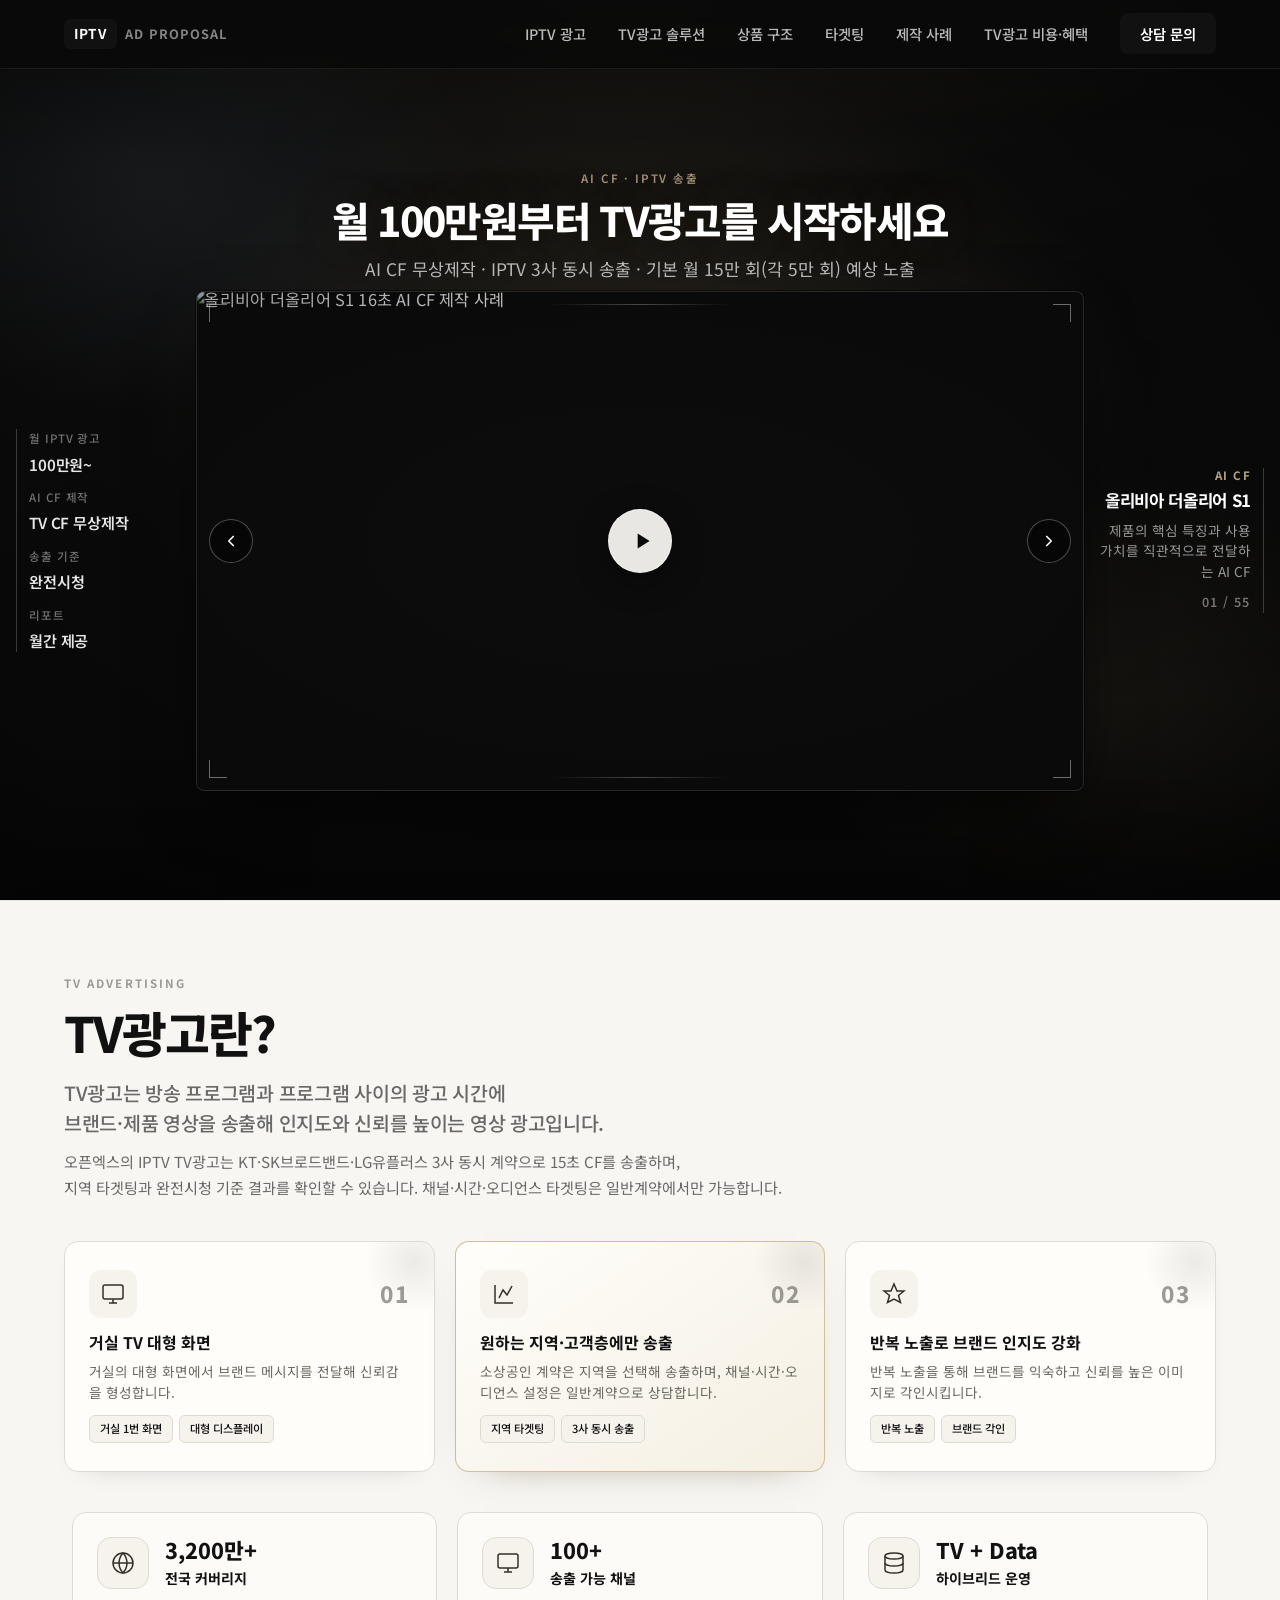
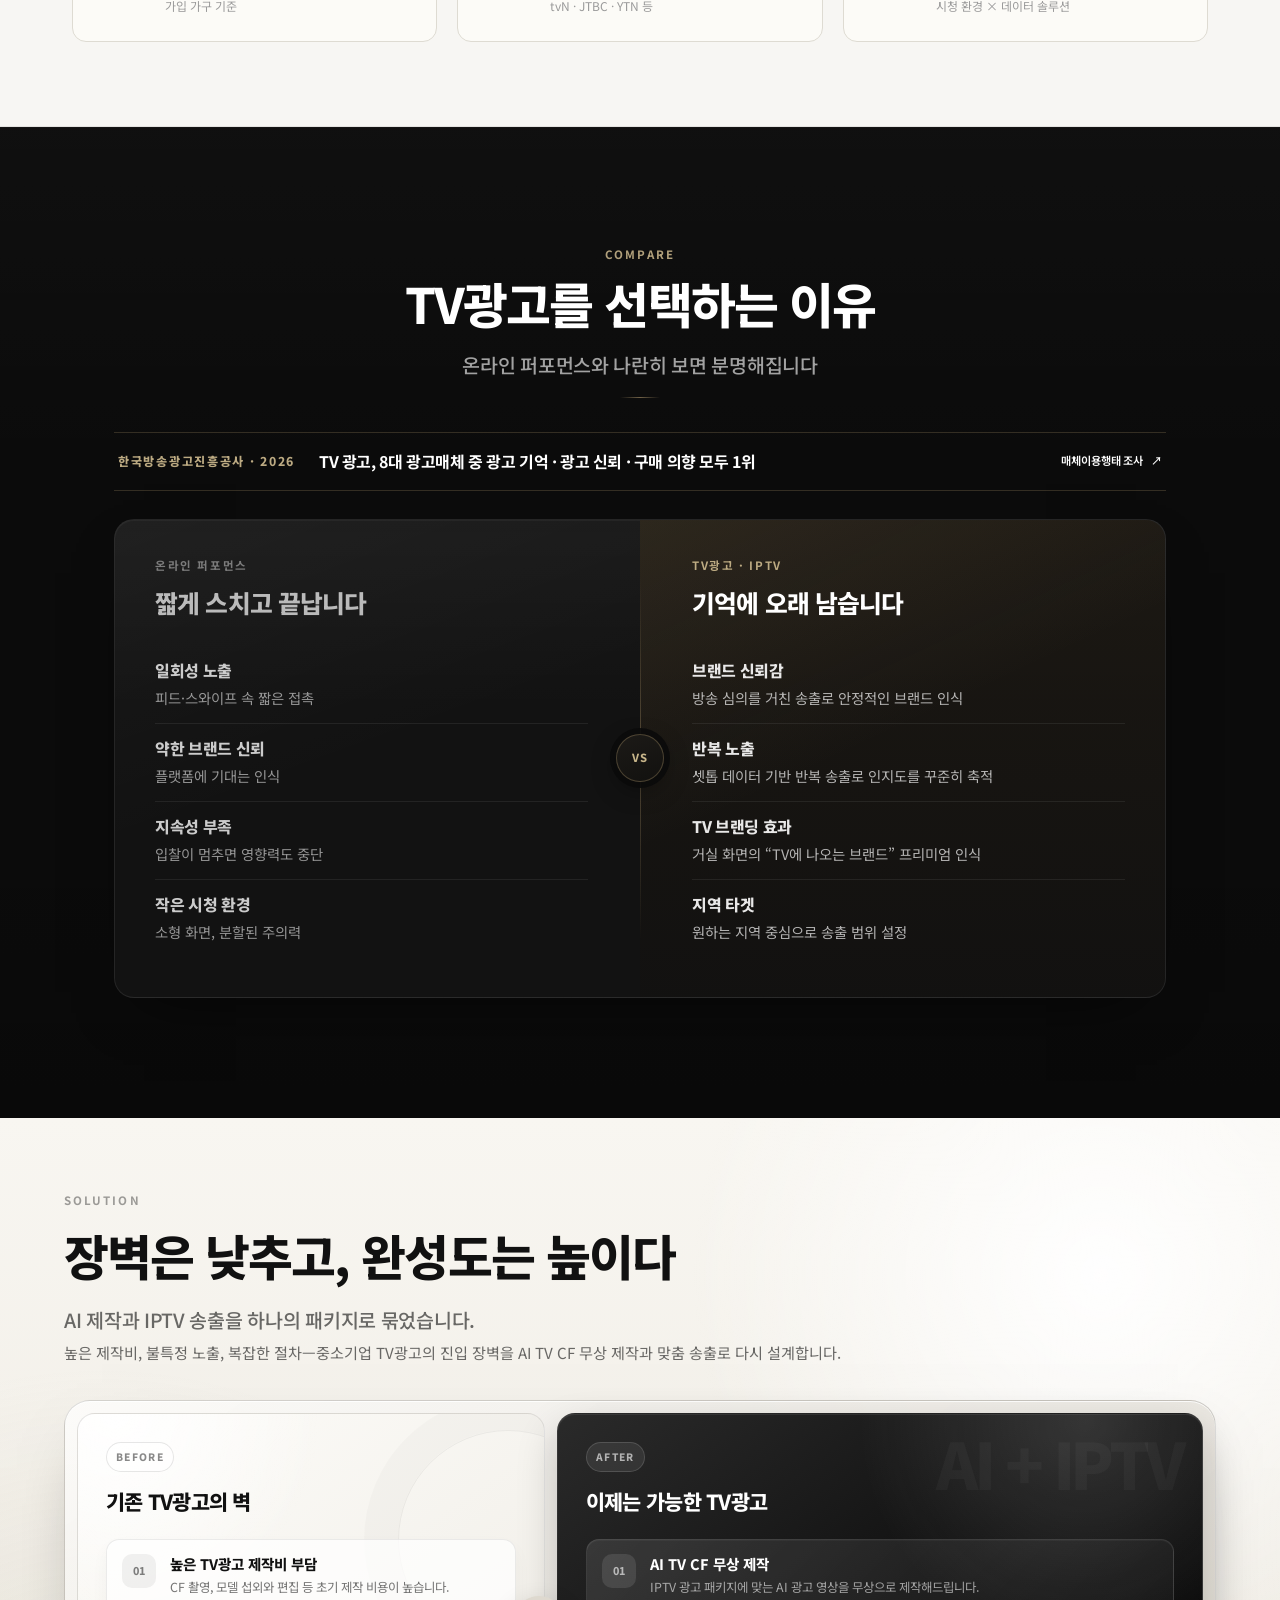
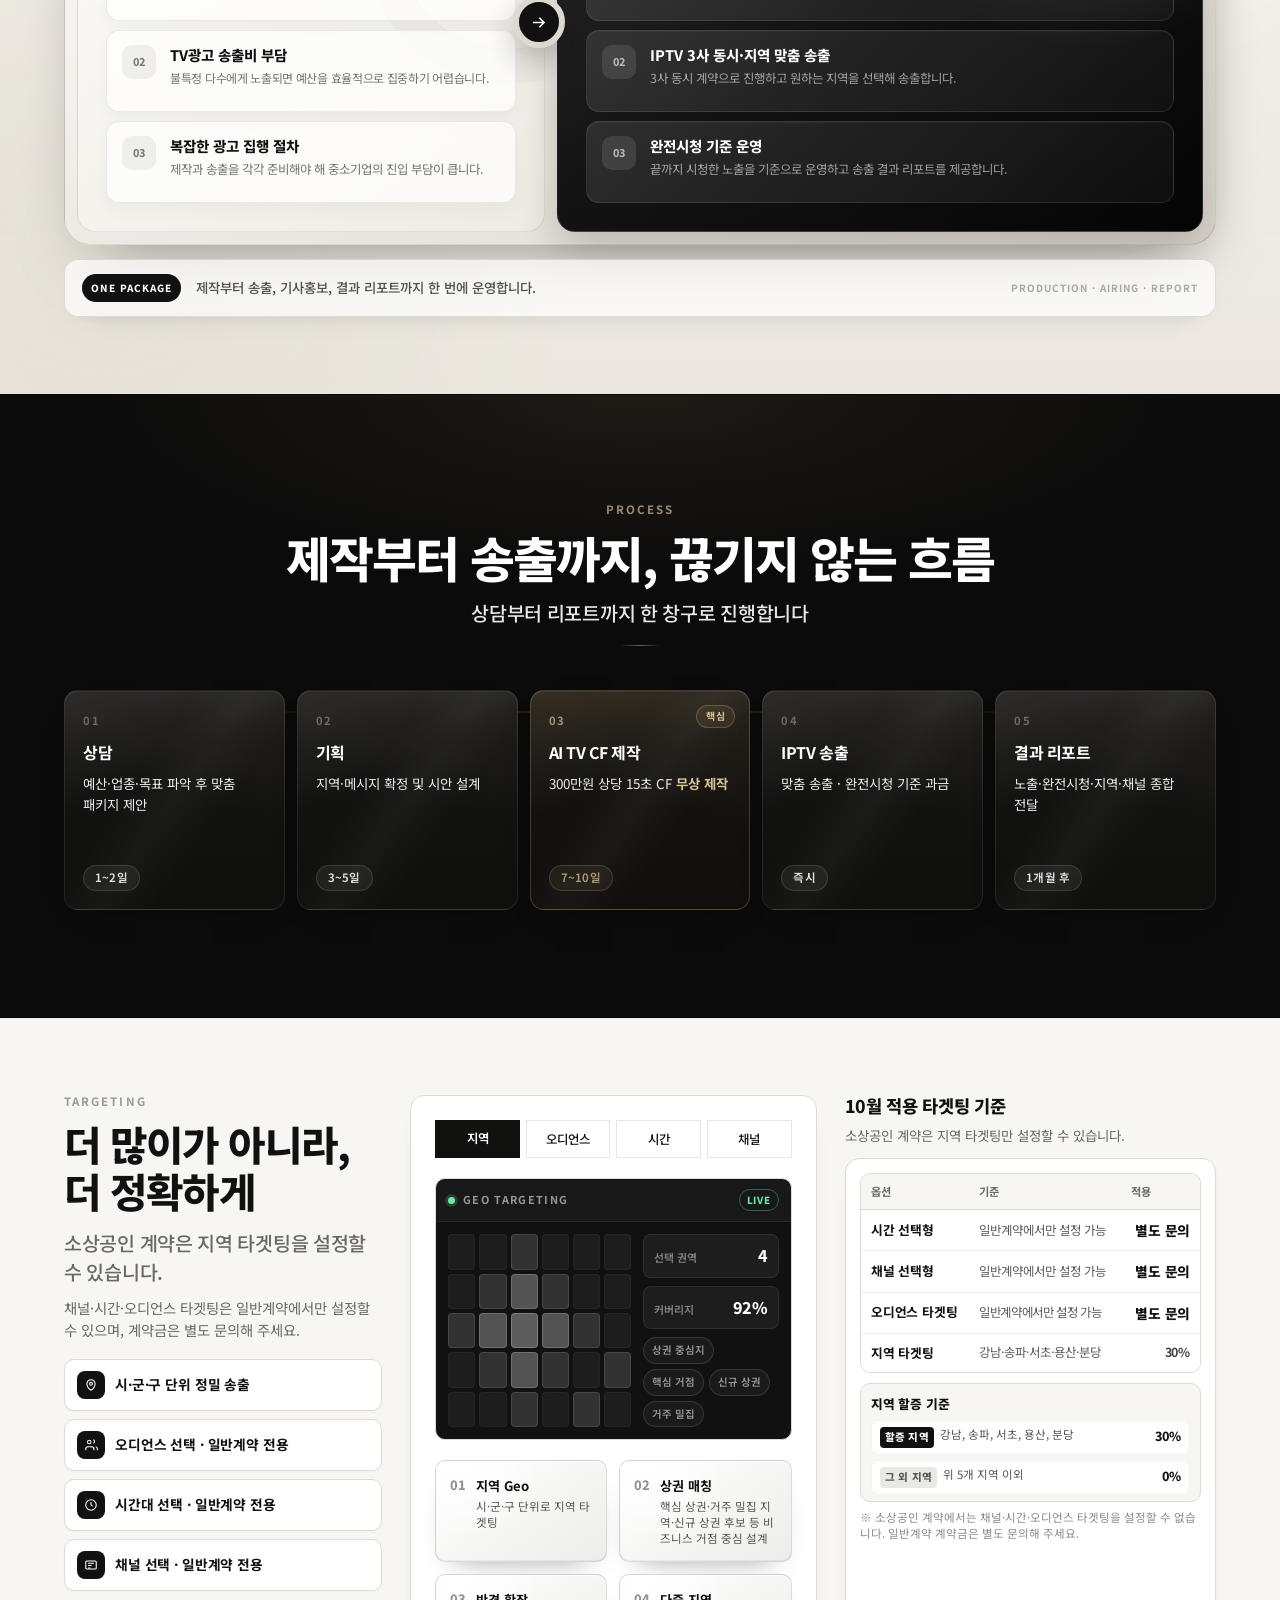
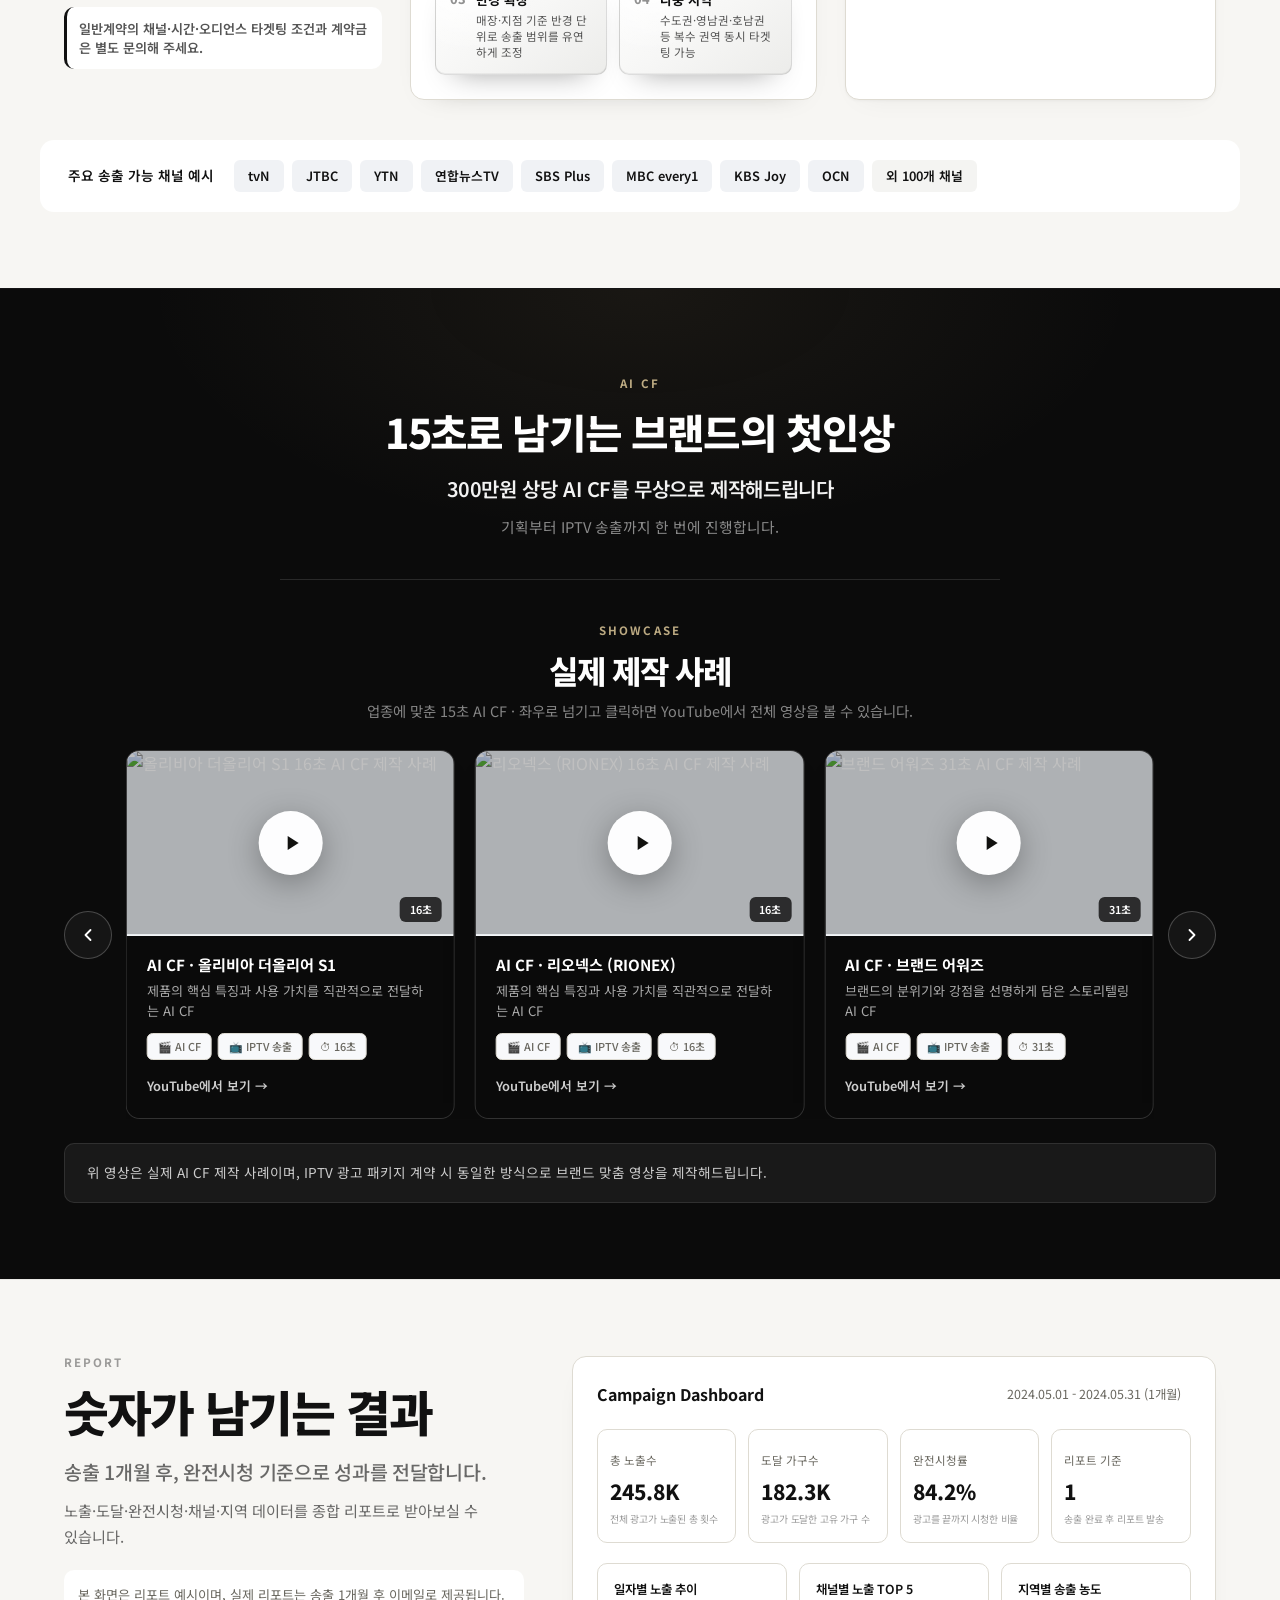
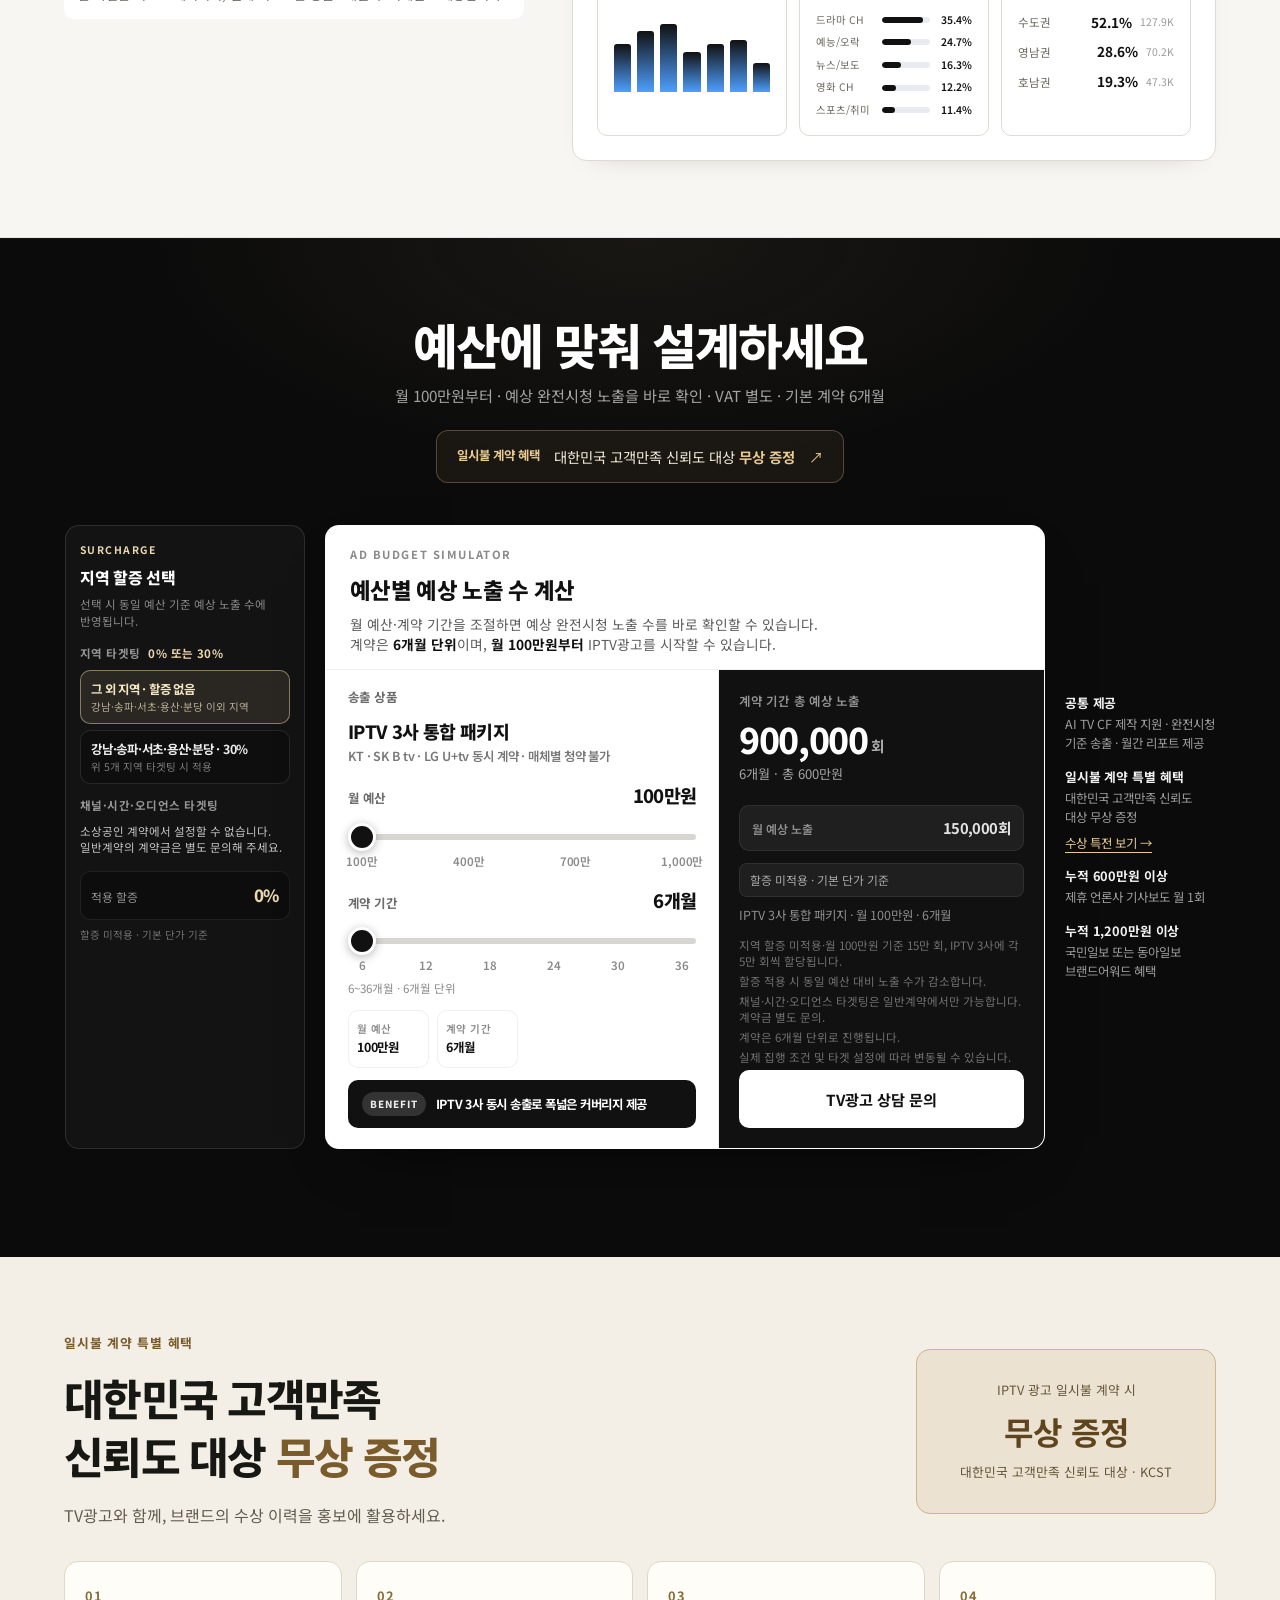
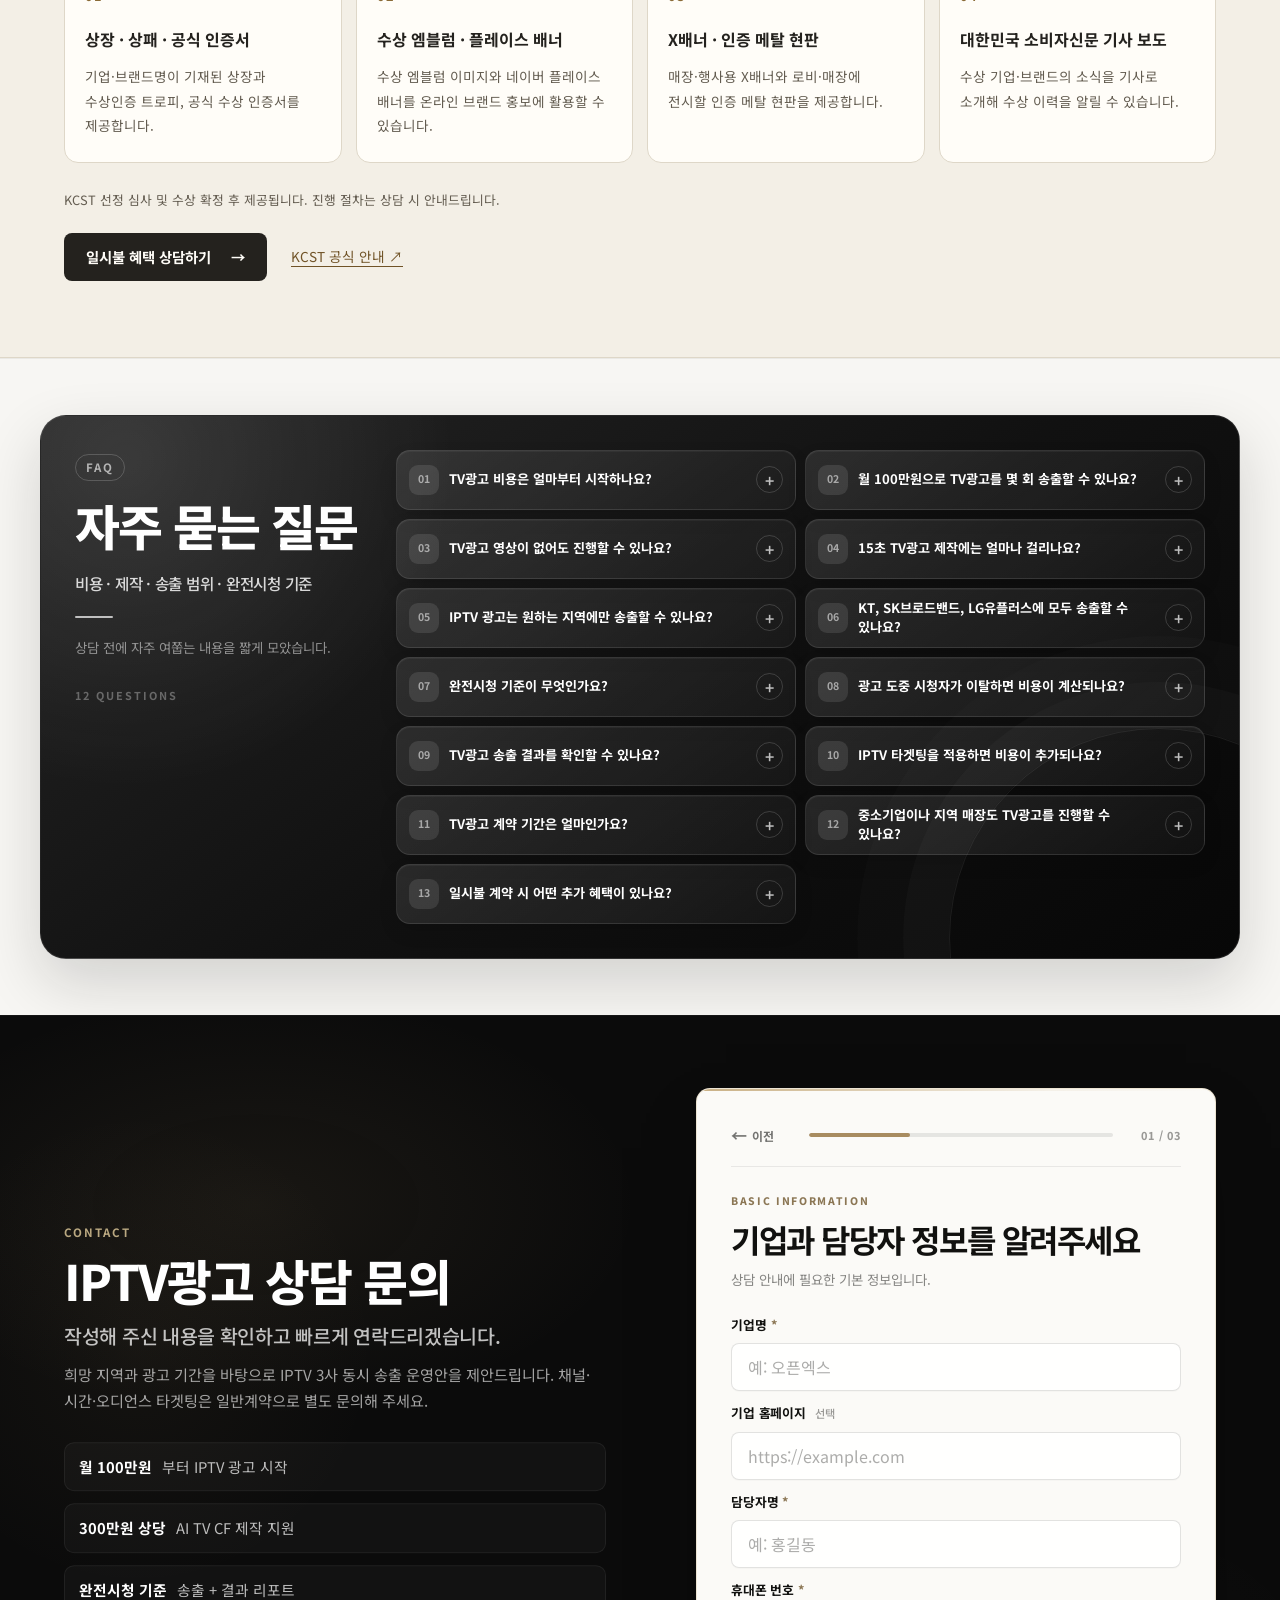
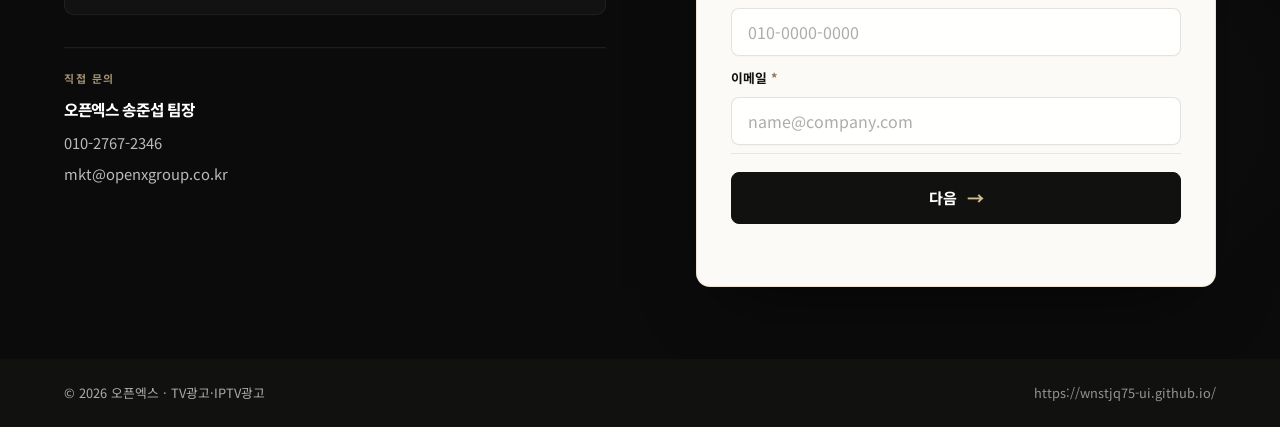
==== commit 04703343: "Add KCST award benefit for lump-sum IPTV contracts" ====
--- a/index.html
+++ b/index.html
@@ -42,6 +42,7 @@
   <link rel="preconnect" href="https://fonts.gstatic.com" crossorigin>
   <link href="https://fonts.googleapis.com/css2?family=Noto+Sans+KR:wght@300;400;500;600;700;800&display=swap" rel="stylesheet">
   <link rel="stylesheet" href="styles.css?v=20260930-iptv-policy-1">
+  <link rel="stylesheet" href="award-benefit.css?v=20261003-kcst-1">
   <script type="application/ld+json">
   {
     "@context": "https://schema.org",
@@ -148,6 +149,11 @@
         "@type": "Question",
         "name": "중소기업이나 지역 매장도 TV광고를 진행할 수 있나요?",
         "acceptedAnswer": {"@type": "Answer", "text": "가능합니다. 소상공인 계약은 IPTV 3사 동시 송출과 지역 타겟팅으로 진행합니다. 채널·시간·오디언스 타겟팅을 원하시면 일반계약의 계약금을 별도로 문의해 주세요."}
+      },
+      {
+        "@type": "Question",
+        "name": "일시불 계약 시 어떤 추가 혜택이 있나요?",
+        "acceptedAnswer": {"@type": "Answer", "text": "IPTV 광고 일시불 계약 시 대한민국 고객만족 신뢰도 대상(KCST) 무상 증정 혜택을 제공합니다. 수상 특전은 기업·브랜드 상장, 상패, 공식 인증서, 수상 엠블럼 이미지, 네이버 플레이스 배너, X배너, 인증 메탈 현판 및 대한민국 소비자신문 기사 보도입니다. KCST 선정 심사 및 수상 확정 후 제공되며, 진행 절차는 상담 시 안내드립니다."}
       }
     ]
   }
@@ -169,7 +175,7 @@
         <li><a href="#product">상품 구조</a></li>
         <li><a href="#targeting">타겟팅</a></li>
         <li><a href="#showcase">제작 사례</a></li>
-        <li><a href="#pricing">TV광고 비용</a></li>
+        <li><a href="#pricing">TV광고 비용·혜택</a></li>
         <li><a href="#contact" class="nav__cta">상담 문의</a></li>
       </ul>
     </div>
@@ -995,6 +1001,11 @@
       <div class="pricing-premium__header reveal">
         <h2 class="section__title section__title--center">예산에 맞춰 설계하세요</h2>
         <p class="pricing-premium__guide">월 100만원부터 · 예상 완전시청 노출을 바로 확인 · VAT 별도 · 기본 계약 6개월</p>
+        <a class="award-promo" href="#award-benefit">
+          <span class="award-promo__badge">일시불 계약 혜택</span>
+          <span>대한민국 고객만족 신뢰도 대상 <strong>무상 증정</strong></span>
+          <span class="award-promo__arrow" aria-hidden="true">↗</span>
+        </a>
       </div>
 
         <!-- 지역 할증 선택(좌) + 계산기 박스 + 혜택 텍스트(우) -->
@@ -1147,10 +1158,15 @@
           </div>
         </div>
 
-        <div class="pricing-side-text" aria-label="공통 제공 및 누적 혜택">
+        <div class="pricing-side-text" aria-label="공통 제공 및 계약 혜택">
           <p class="pricing-side-text__block">
             <strong>공통 제공</strong>
             AI TV CF 제작 지원 · 완전시청 기준 송출 · 월간 리포트 제공
+          </p>
+          <p class="pricing-side-text__block">
+            <strong>일시불 계약 특별 혜택</strong>
+            대한민국 고객만족 신뢰도 대상 무상 증정
+            <a class="award-side-link" href="#award-benefit">수상 특전 보기 →</a>
           </p>
           <p class="pricing-side-text__block">
             <strong>누적 600만원 이상</strong>
@@ -1165,6 +1181,55 @@
     </div>
   </section>
 
+  <!-- Lump-sum contract award benefit -->
+  <section class="section section--award-benefit" id="award-benefit" aria-labelledby="awardBenefitTitle">
+    <div class="container">
+      <div class="award-benefit__header">
+        <div>
+          <p class="award-benefit__eyebrow">일시불 계약 특별 혜택</p>
+          <h2 class="award-benefit__title" id="awardBenefitTitle">대한민국 고객만족<br>신뢰도 대상 <span>무상 증정</span></h2>
+          <p class="award-benefit__lead">TV광고와 함께, 브랜드의 수상 이력을 홍보에 활용하세요.</p>
+        </div>
+        <div class="award-benefit__offer">
+          <span>IPTV 광고 일시불 계약 시</span>
+          <strong>무상 증정</strong>
+          <span>대한민국 고객만족 신뢰도 대상 · KCST</span>
+        </div>
+      </div>
+
+      <ul class="award-benefit__grid" aria-label="KCST 수상 특전">
+        <li class="award-benefit__card">
+          <span class="award-benefit__num" aria-hidden="true">01</span>
+          <h3>상장 · 상패 · 공식 인증서</h3>
+          <p>기업·브랜드명이 기재된 상장과 수상인증 트로피, 공식 수상 인증서를 제공합니다.</p>
+        </li>
+        <li class="award-benefit__card">
+          <span class="award-benefit__num" aria-hidden="true">02</span>
+          <h3>수상 엠블럼 · 플레이스 배너</h3>
+          <p>수상 엠블럼 이미지와 네이버 플레이스 배너를 온라인 브랜드 홍보에 활용할 수 있습니다.</p>
+        </li>
+        <li class="award-benefit__card">
+          <span class="award-benefit__num" aria-hidden="true">03</span>
+          <h3>X배너 · 인증 메탈 현판</h3>
+          <p>매장·행사용 X배너와 로비·매장에 전시할 인증 메탈 현판을 제공합니다.</p>
+        </li>
+        <li class="award-benefit__card">
+          <span class="award-benefit__num" aria-hidden="true">04</span>
+          <h3>대한민국 소비자신문 기사 보도</h3>
+          <p>수상 기업·브랜드의 소식을 기사로 소개해 수상 이력을 알릴 수 있습니다.</p>
+        </li>
+      </ul>
+
+      <div class="award-benefit__footer">
+        <p class="award-benefit__note">KCST 선정 심사 및 수상 확정 후 제공됩니다. 진행 절차는 상담 시 안내드립니다.</p>
+        <div class="award-benefit__actions">
+          <a class="award-benefit__cta" href="#contact">일시불 혜택 상담하기 <span aria-hidden="true">→</span></a>
+          <a class="award-benefit__source" href="https://www.kcsta.co.kr/" target="_blank" rel="noopener noreferrer">KCST 공식 안내 <span aria-hidden="true">↗</span></a>
+        </div>
+      </div>
+    </div>
+  </section>
+
   <!-- FAQ -->
   <section class="section section--faq" id="faq" aria-labelledby="faqTitle">
     <div class="container">
@@ -1245,6 +1310,12 @@
           <summary class="faq-item__q">중소기업이나 지역 매장도 TV광고를 진행할 수 있나요?</summary>
           <div class="faq-item__a">
             <p>가능합니다. 소상공인 계약은 IPTV 3사 동시 송출과 지역 타겟팅으로 진행합니다. 채널·시간·오디언스 타겟팅을 원하시면 일반계약의 계약금을 별도로 문의해 주세요.</p>
+          </div>
+        </details>
+        <details class="faq-item">
+          <summary class="faq-item__q">일시불 계약 시 어떤 추가 혜택이 있나요?</summary>
+          <div class="faq-item__a">
+            <p>IPTV 광고 일시불 계약 시 대한민국 고객만족 신뢰도 대상(KCST) 무상 증정 혜택을 제공합니다. 수상 특전은 기업·브랜드 상장, 상패, 공식 인증서, 수상 엠블럼 이미지, 네이버 플레이스 배너, X배너, 인증 메탈 현판 및 대한민국 소비자신문 기사 보도입니다. KCST 선정 심사 및 수상 확정 후 제공되며, 진행 절차는 상담 시 안내드립니다.</p>
           </div>
         </details>
       </div>
--- a/award-benefit.css
+++ b/award-benefit.css
@@ -0,0 +1,156 @@
+/* KCST benefit for lump-sum IPTV contracts. */
+.award-promo {
+  display: inline-flex;
+  align-items: center;
+  justify-content: center;
+  flex-wrap: wrap;
+  gap: 10px 14px;
+  max-width: 100%;
+  margin-top: 22px;
+  padding: 14px 20px;
+  border: 1px solid rgba(196, 168, 120, 0.35);
+  border-radius: 12px;
+  background: rgba(196, 168, 120, 0.08);
+  color: #f3ead9;
+  font-size: 0.9rem;
+  line-height: 1.6;
+  text-decoration: none;
+  word-break: keep-all;
+}
+.award-promo__badge {
+  color: #e8c991;
+  font-size: 0.78rem;
+  font-weight: 700;
+}
+.award-promo strong { color: #e8c991; }
+.award-promo__arrow { color: #e8c991; }
+.award-side-link {
+  display: block;
+  margin-top: 7px;
+  color: #e8c991;
+  text-decoration: underline;
+  text-underline-offset: 4px;
+}
+.section--award-benefit {
+  background: #f3efe6;
+  border-bottom: 1px solid #ded7c8;
+  color: #171713;
+}
+.award-benefit__header {
+  display: grid;
+  grid-template-columns: minmax(0, 1fr) minmax(240px, 300px);
+  align-items: center;
+  gap: 32px;
+  margin-bottom: 32px;
+}
+.award-benefit__eyebrow {
+  margin: 0 0 14px;
+  color: #795b2c;
+  font-size: 0.8rem;
+  font-weight: 700;
+  letter-spacing: 0.06em;
+}
+.award-benefit__title {
+  margin: 0 0 18px;
+  color: #171713;
+  font-size: clamp(1.75rem, 3.7vw, 2.7rem);
+  font-weight: 800;
+  line-height: 1.35;
+  letter-spacing: -0.04em;
+  word-break: keep-all;
+}
+.award-benefit__title span { color: #795b2c; }
+.award-benefit__lead {
+  margin: 0;
+  color: #635c50;
+  font-size: 1rem;
+  line-height: 1.7;
+  word-break: keep-all;
+}
+.award-benefit__offer {
+  display: flex;
+  flex-direction: column;
+  gap: 12px;
+  padding: 30px 24px;
+  border: 1px solid #cbb68b;
+  border-radius: 14px;
+  background: #ebe2d1;
+  text-align: center;
+  word-break: keep-all;
+}
+.award-benefit__offer span { color: #665637; font-size: 0.8rem; line-height: 1.6; }
+.award-benefit__offer strong { color: #5f451e; font-size: 2rem; line-height: 1.2; }
+.award-benefit__grid {
+  display: grid;
+  grid-template-columns: repeat(4, minmax(0, 1fr));
+  gap: 14px;
+  margin: 0;
+  padding: 0;
+  list-style: none;
+}
+.award-benefit__card {
+  padding: 24px 20px;
+  border: 1px solid #ded7c8;
+  border-radius: 14px;
+  background: #fffdf8;
+}
+.award-benefit__num {
+  display: block;
+  margin-bottom: 20px;
+  color: #8a6b37;
+  font-size: 0.8rem;
+  font-weight: 700;
+  letter-spacing: 0.08em;
+}
+.award-benefit__card h3 {
+  margin: 0 0 12px;
+  color: #24221e;
+  font-size: 1rem;
+  font-weight: 700;
+  line-height: 1.6;
+  word-break: keep-all;
+}
+.award-benefit__card p {
+  margin: 0;
+  color: #635c50;
+  font-size: 0.85rem;
+  line-height: 1.8;
+  word-break: keep-all;
+}
+.award-benefit__footer { margin-top: 26px; }
+.award-benefit__note { margin: 0 0 22px; color: #635c50; font-size: 0.8rem; line-height: 1.7; word-break: keep-all; }
+.award-benefit__actions { display: flex; align-items: center; flex-wrap: wrap; gap: 16px 24px; }
+.award-benefit__cta {
+  display: inline-flex;
+  align-items: center;
+  justify-content: center;
+  gap: 20px;
+  min-height: 48px;
+  padding: 12px 22px;
+  border-radius: 8px;
+  background: #24221e;
+  color: #fffdf8;
+  font-size: 0.9rem;
+  font-weight: 700;
+  text-decoration: none;
+}
+.award-benefit__source { padding: 12px 0; color: #705327; font-size: 0.85rem; text-decoration: underline; text-underline-offset: 4px; }
+.award-promo:hover { border-color: #c4a878; }
+.award-benefit__cta:hover { background: #493d2c; }
+.award-promo:focus-visible,
+.award-side-link:focus-visible,
+.award-benefit__cta:focus-visible,
+.award-benefit__source:focus-visible { outline: 3px solid #c4a878; outline-offset: 4px; }
+@media (max-width: 960px) {
+  .award-benefit__grid { grid-template-columns: repeat(2, minmax(0, 1fr)); }
+}
+@media (max-width: 600px) {
+  .award-promo { display: flex; padding: 14px 16px; text-align: center; gap: 6px 10px; }
+  .award-promo__badge { width: 100%; }
+  .award-benefit__header { grid-template-columns: 1fr; gap: 24px; }
+  .award-benefit__offer { padding: 24px 20px; }
+  .award-benefit__grid { grid-template-columns: 1fr; }
+  .award-benefit__card { padding: 22px; }
+  .award-benefit__num { margin-bottom: 12px; }
+  .award-benefit__cta { width: 100%; }
+}
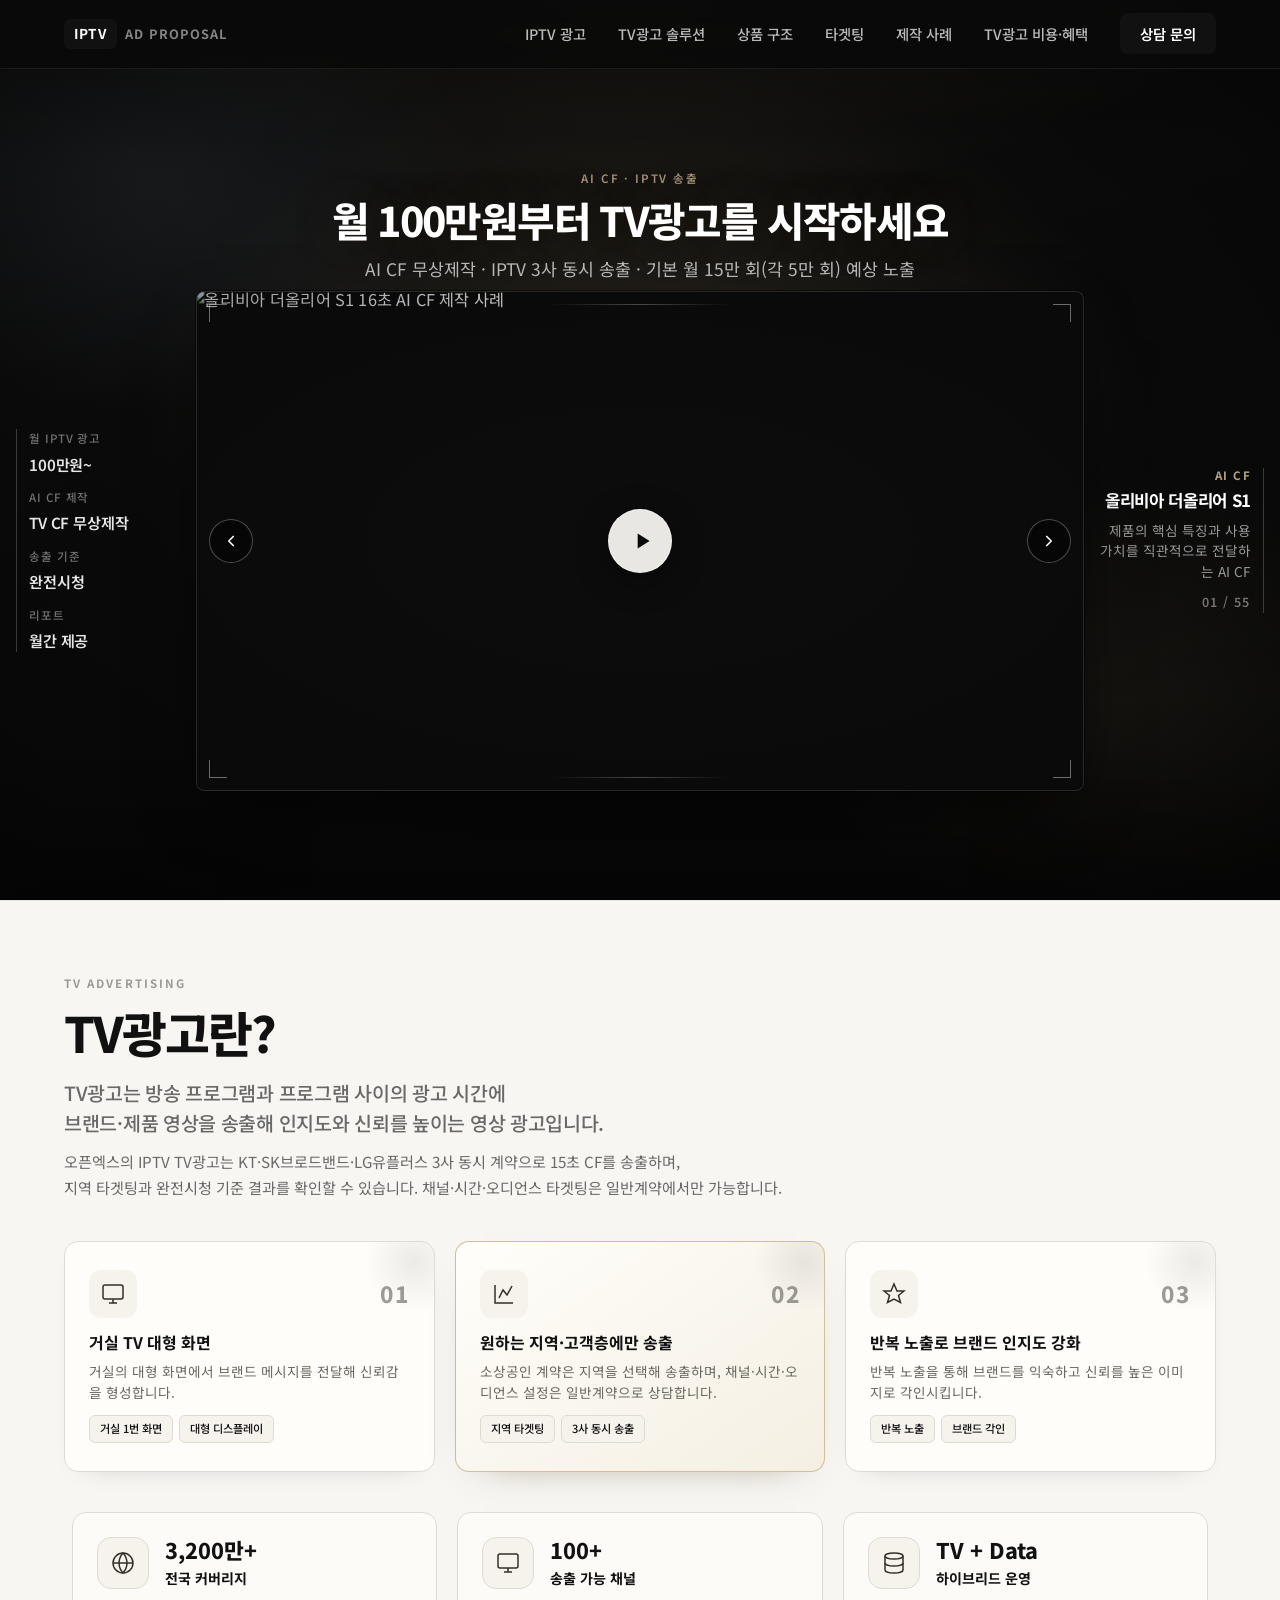
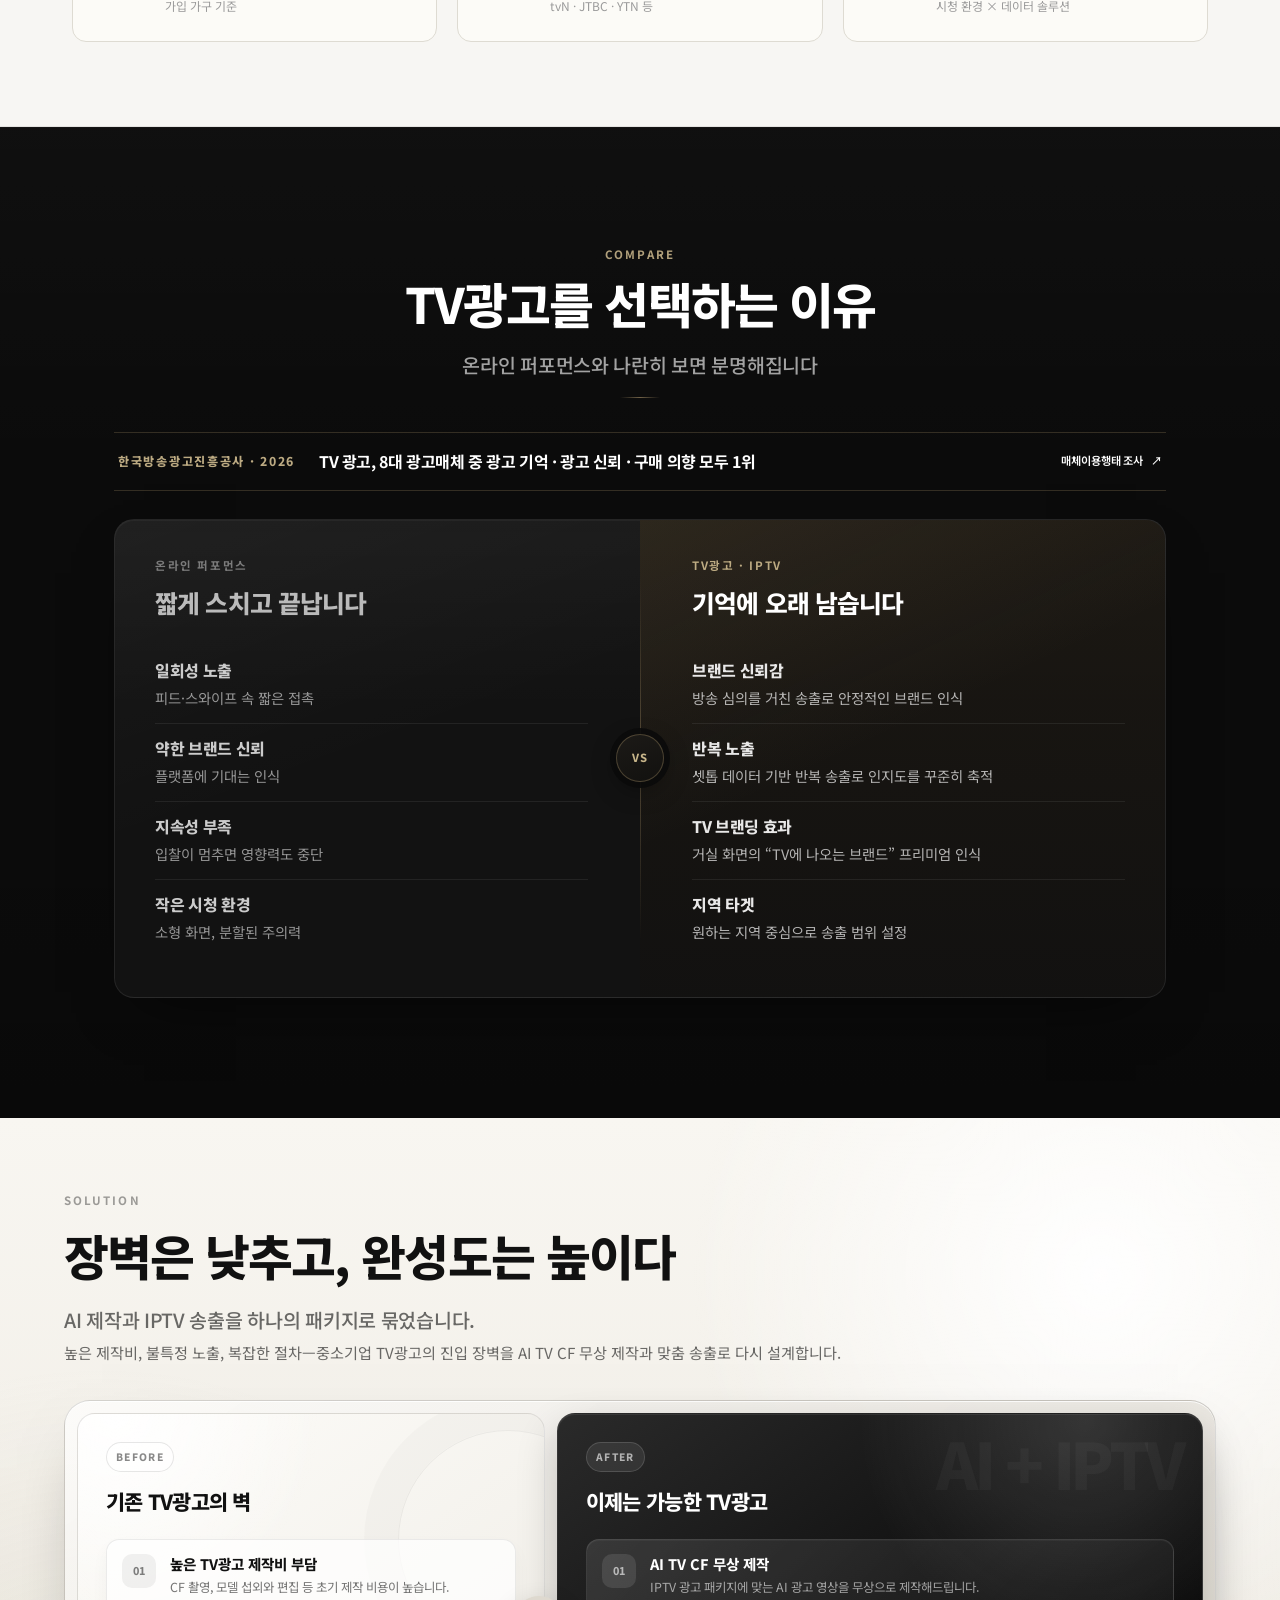
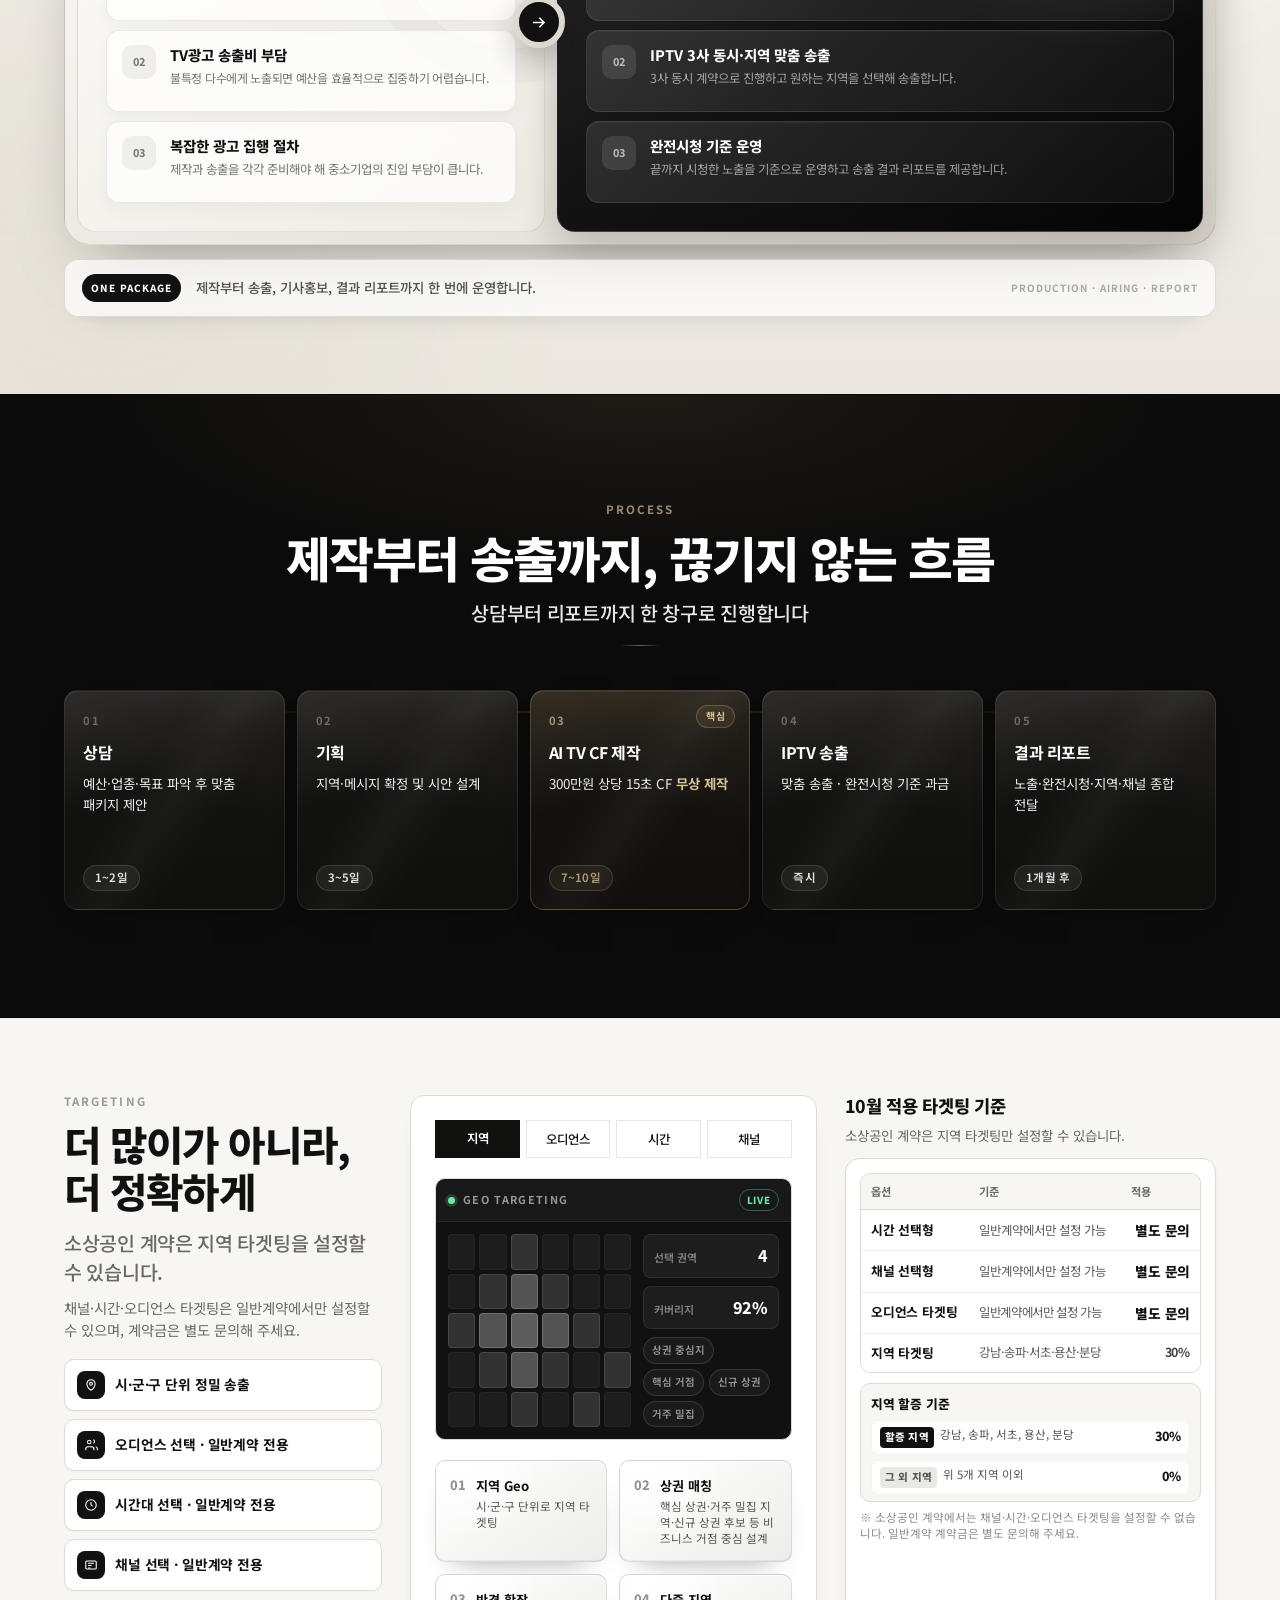
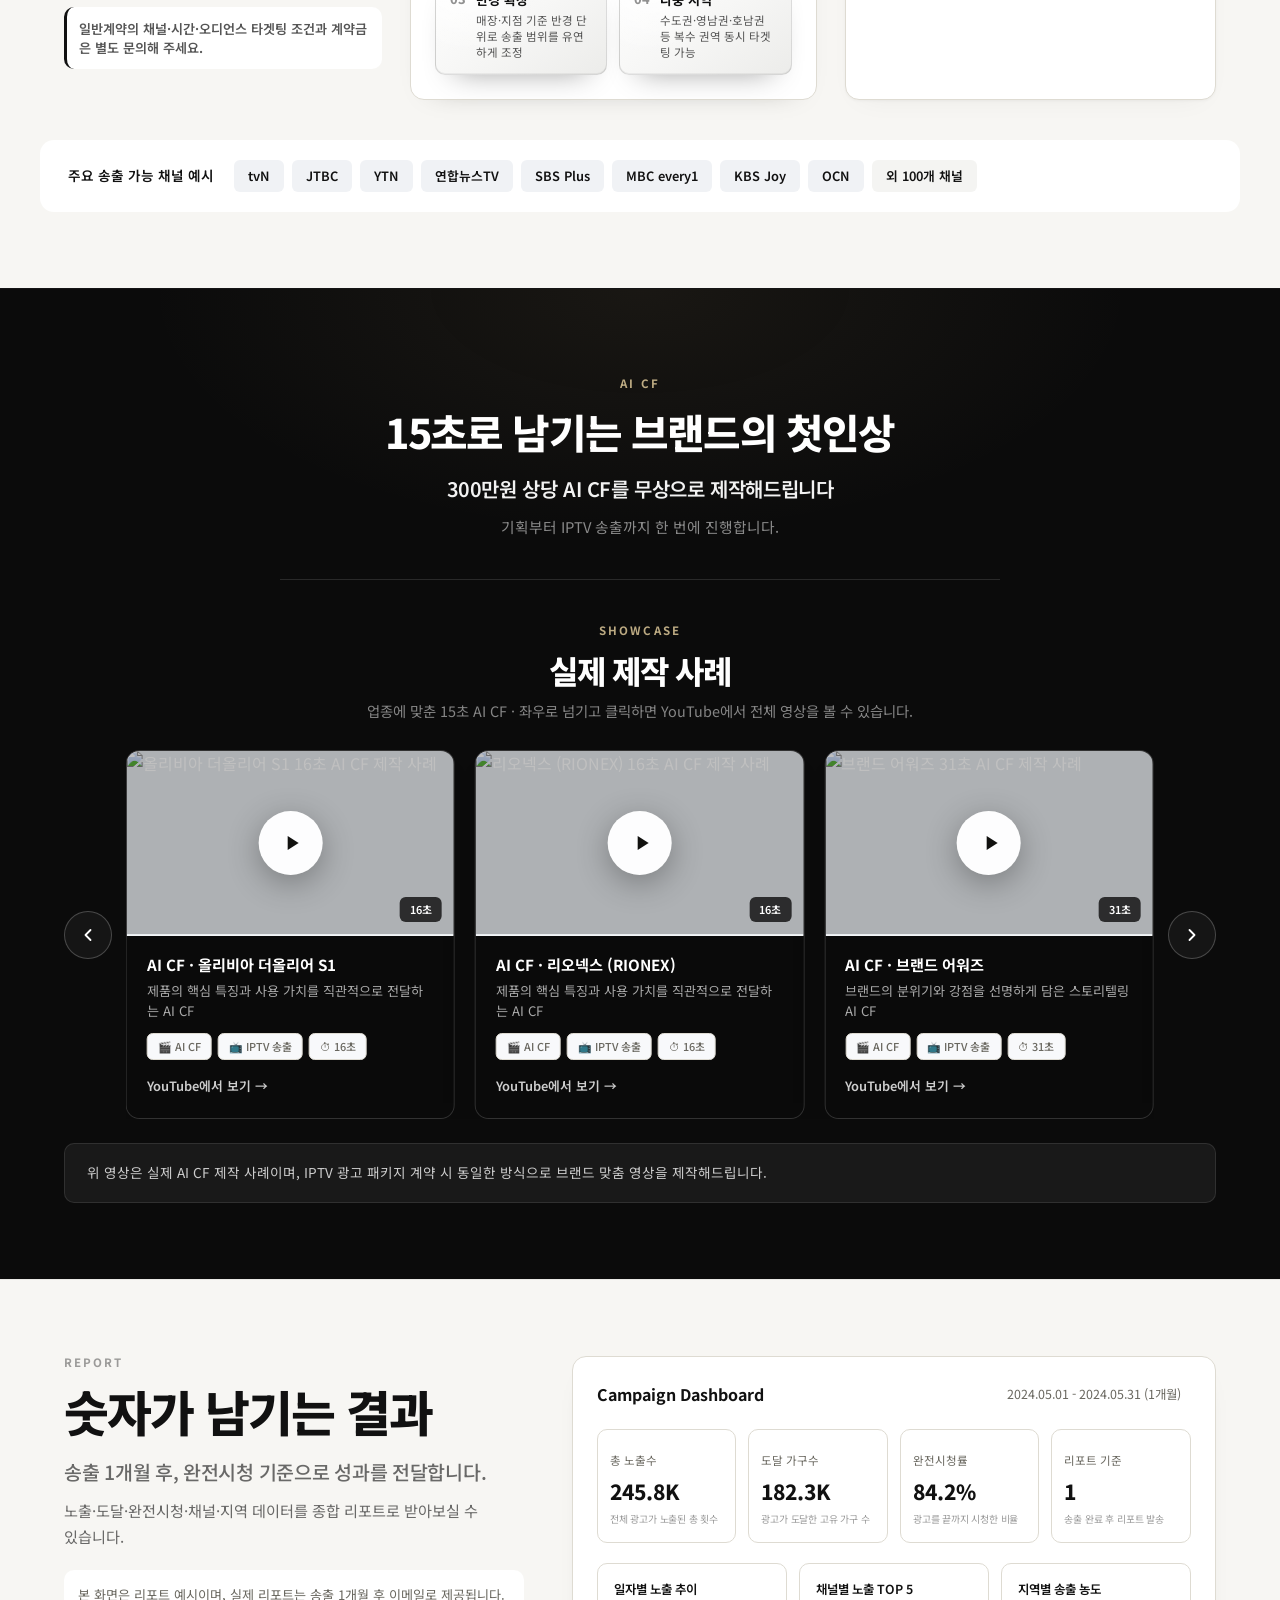
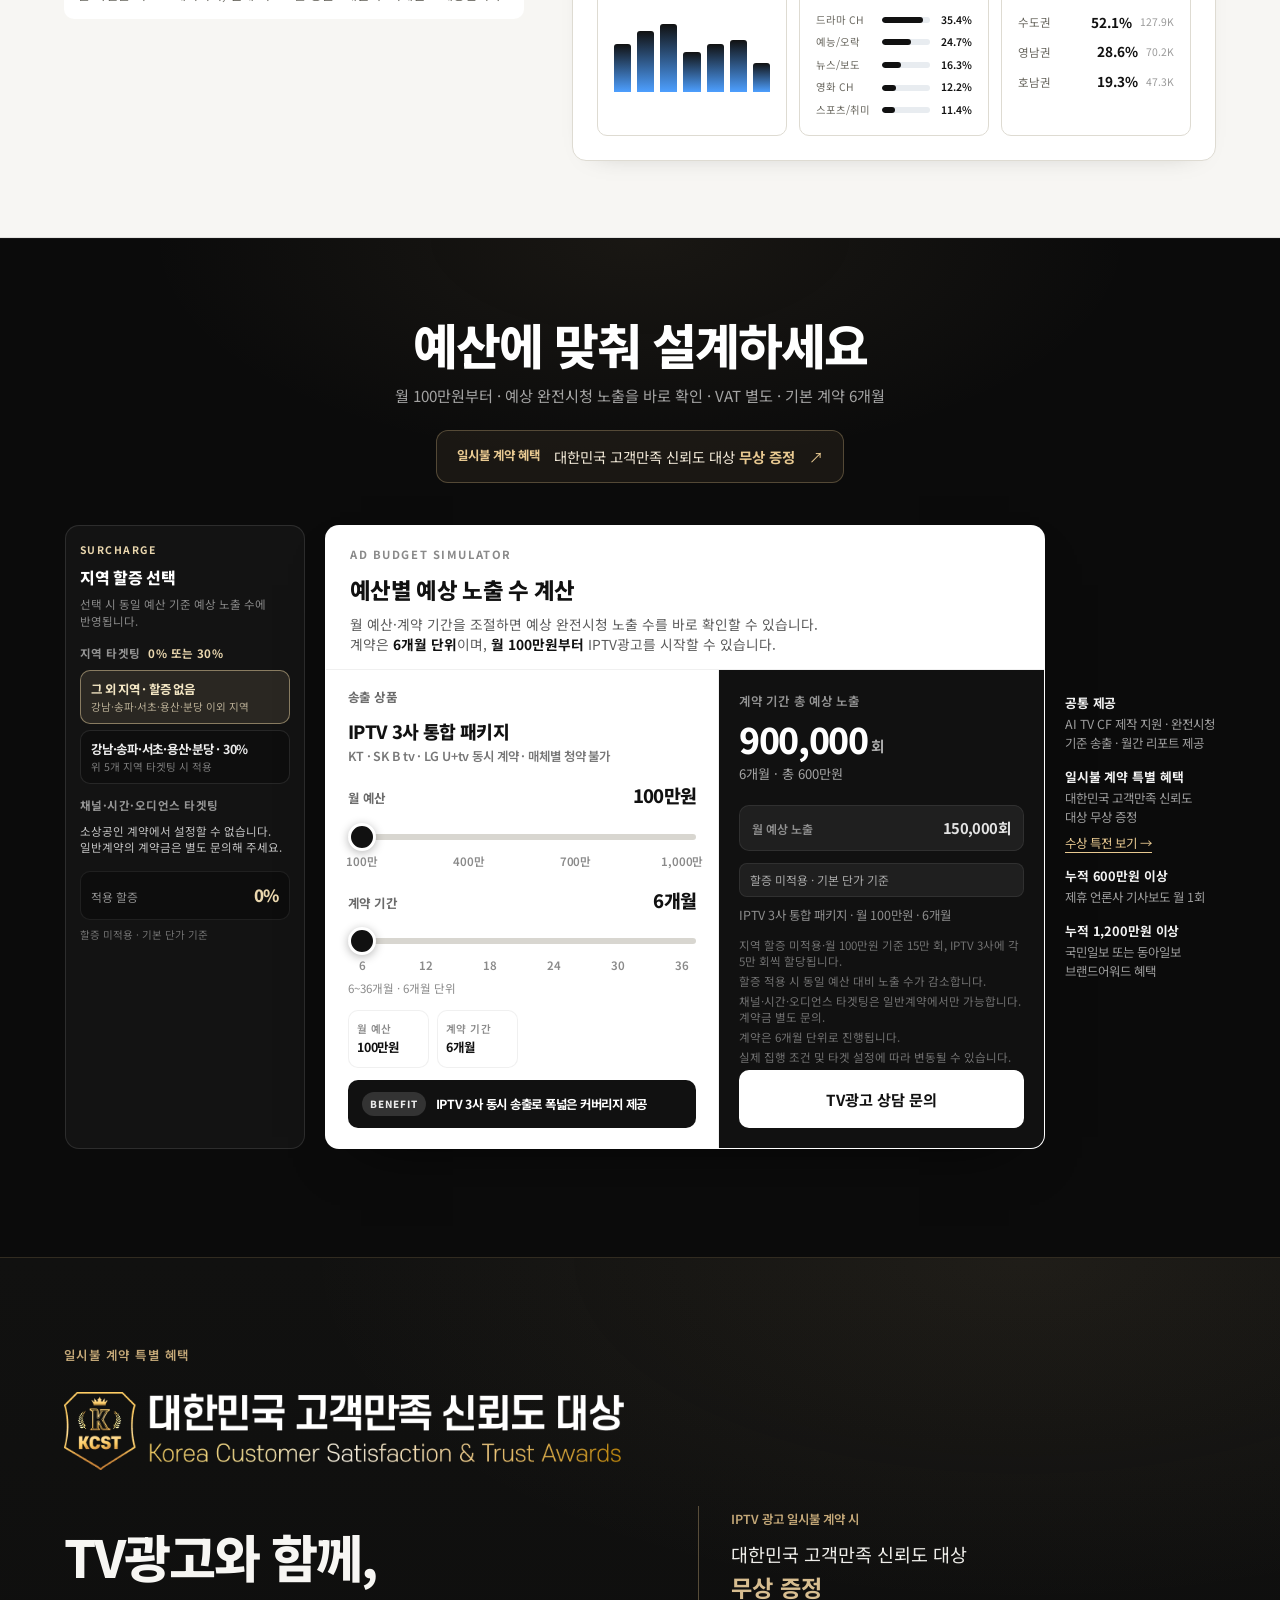
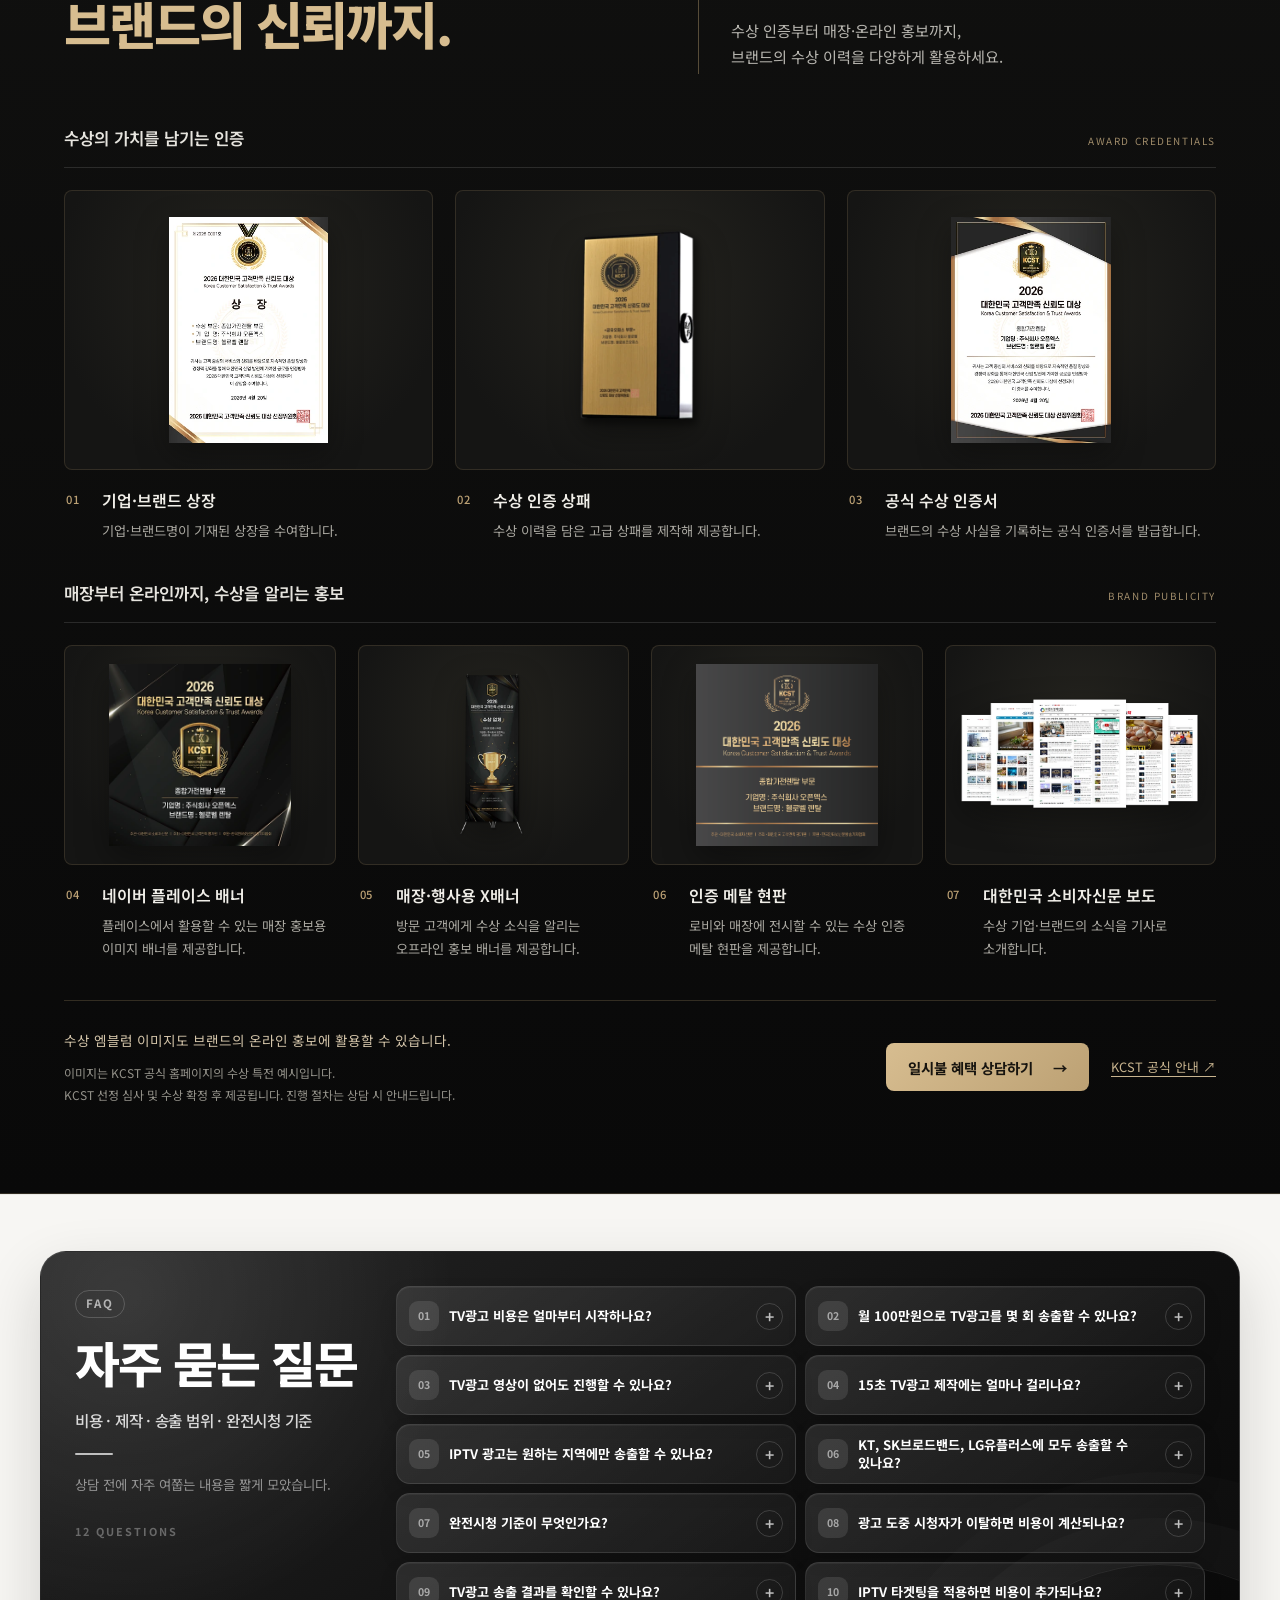
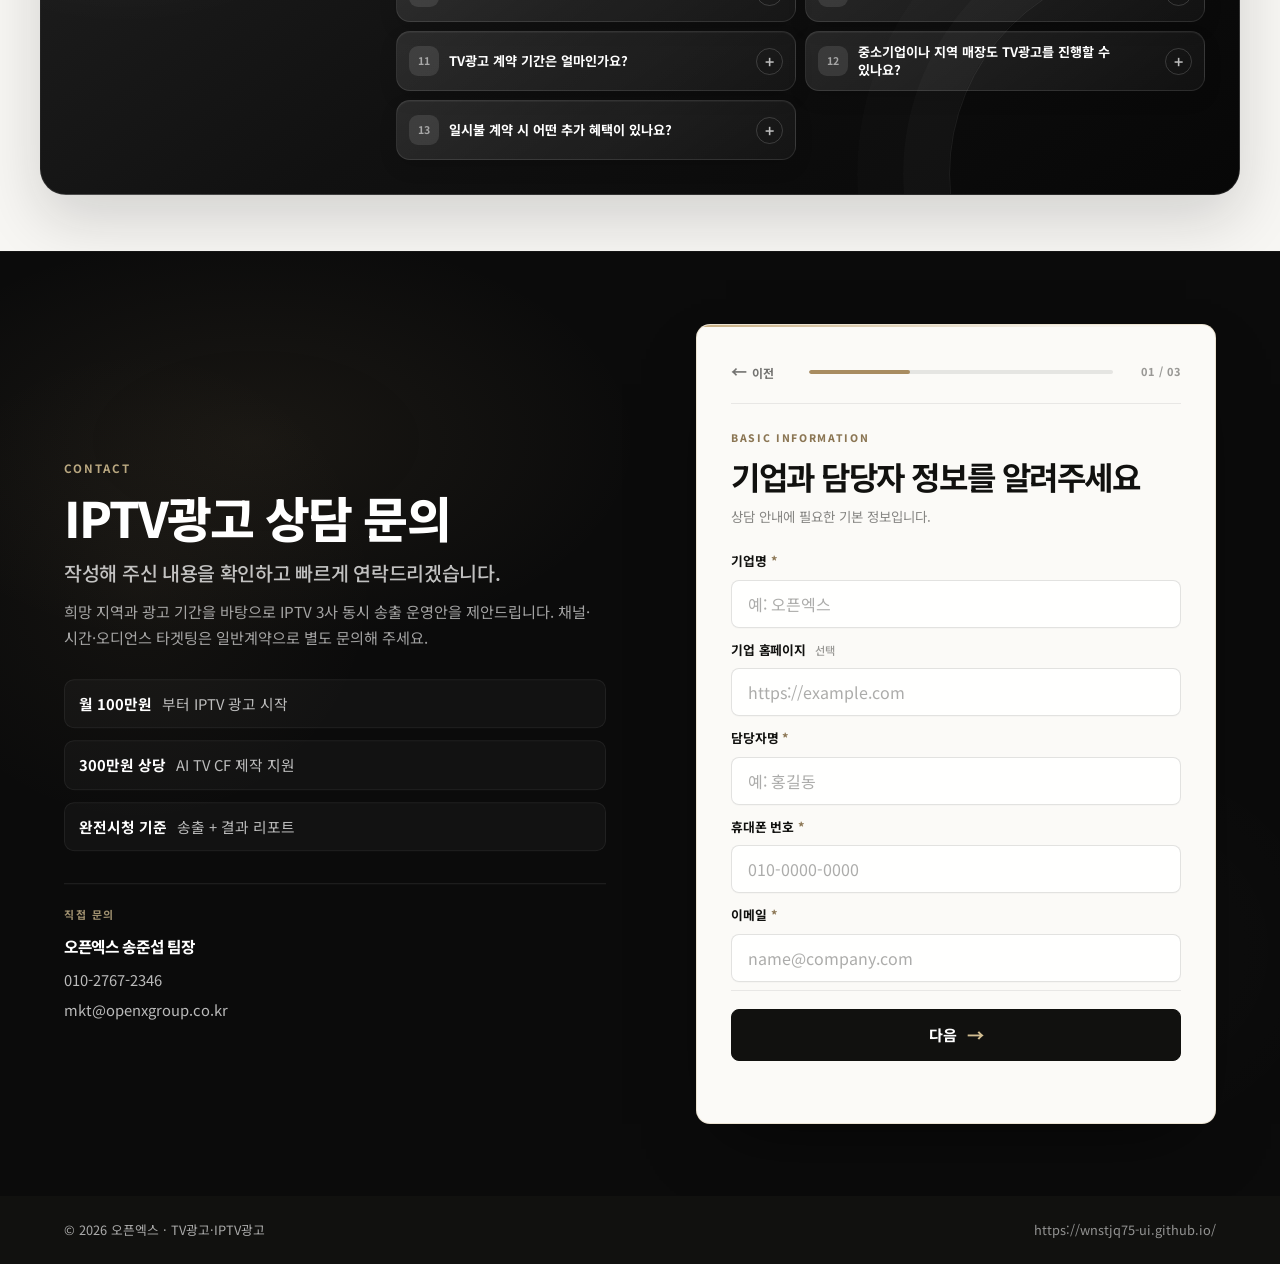
==== commit a92c9a5a: "Redesign KCST benefits with official logo and example images" ====
--- a/index.html
+++ b/index.html
@@ -42,7 +42,7 @@
   <link rel="preconnect" href="https://fonts.gstatic.com" crossorigin>
   <link href="https://fonts.googleapis.com/css2?family=Noto+Sans+KR:wght@300;400;500;600;700;800&display=swap" rel="stylesheet">
   <link rel="stylesheet" href="styles.css?v=20260930-iptv-policy-1">
-  <link rel="stylesheet" href="award-benefit.css?v=20261003-kcst-1">
+  <link rel="stylesheet" href="award-benefit.css?v=20261003-kcst-2">
   <script type="application/ld+json">
   {
     "@context": "https://schema.org",
@@ -1184,44 +1184,114 @@
   <!-- Lump-sum contract award benefit -->
   <section class="section section--award-benefit" id="award-benefit" aria-labelledby="awardBenefitTitle">
     <div class="container">
+      <div class="award-benefit__brand">
+        <p class="award-benefit__eyebrow">일시불 계약 특별 혜택</p>
+        <img class="award-benefit__logo" src="assets/kcst/logo.png" alt="대한민국 고객만족 신뢰도 대상 KCST 공식 로고" width="721" height="100" loading="lazy" decoding="async">
+      </div>
       <div class="award-benefit__header">
         <div>
-          <p class="award-benefit__eyebrow">일시불 계약 특별 혜택</p>
-          <h2 class="award-benefit__title" id="awardBenefitTitle">대한민국 고객만족<br>신뢰도 대상 <span>무상 증정</span></h2>
-          <p class="award-benefit__lead">TV광고와 함께, 브랜드의 수상 이력을 홍보에 활용하세요.</p>
+          <h2 class="award-benefit__title" id="awardBenefitTitle">TV광고와 함께,<br><span>브랜드의 신뢰까지.</span></h2>
         </div>
         <div class="award-benefit__offer">
-          <span>IPTV 광고 일시불 계약 시</span>
-          <strong>무상 증정</strong>
-          <span>대한민국 고객만족 신뢰도 대상 · KCST</span>
-        </div>
-      </div>
-
-      <ul class="award-benefit__grid" aria-label="KCST 수상 특전">
-        <li class="award-benefit__card">
-          <span class="award-benefit__num" aria-hidden="true">01</span>
-          <h3>상장 · 상패 · 공식 인증서</h3>
-          <p>기업·브랜드명이 기재된 상장과 수상인증 트로피, 공식 수상 인증서를 제공합니다.</p>
-        </li>
-        <li class="award-benefit__card">
-          <span class="award-benefit__num" aria-hidden="true">02</span>
-          <h3>수상 엠블럼 · 플레이스 배너</h3>
-          <p>수상 엠블럼 이미지와 네이버 플레이스 배너를 온라인 브랜드 홍보에 활용할 수 있습니다.</p>
-        </li>
-        <li class="award-benefit__card">
-          <span class="award-benefit__num" aria-hidden="true">03</span>
-          <h3>X배너 · 인증 메탈 현판</h3>
-          <p>매장·행사용 X배너와 로비·매장에 전시할 인증 메탈 현판을 제공합니다.</p>
-        </li>
-        <li class="award-benefit__card">
-          <span class="award-benefit__num" aria-hidden="true">04</span>
-          <h3>대한민국 소비자신문 기사 보도</h3>
-          <p>수상 기업·브랜드의 소식을 기사로 소개해 수상 이력을 알릴 수 있습니다.</p>
-        </li>
-      </ul>
+          <p class="award-benefit__offer-label">IPTV 광고 일시불 계약 시</p>
+          <p class="award-benefit__offer-title">대한민국 고객만족 신뢰도 대상<br><strong>무상 증정</strong></p>
+          <p class="award-benefit__lead">수상 인증부터 매장·온라인 홍보까지,<br>브랜드의 수상 이력을 다양하게 활용하세요.</p>
+        </div>
+      </div>
+
+      <div class="award-benefit__collection">
+        <div class="award-benefit__collection-head">
+          <h3>수상의 가치를 남기는 인증</h3>
+          <span>AWARD CREDENTIALS</span>
+        </div>
+        <ul class="award-benefit__grid award-benefit__grid--credentials" aria-label="KCST 수상 인증 특전">
+          <li class="award-benefit__card">
+            <div class="award-benefit__image">
+              <img src="assets/kcst/certificate.webp" alt="KCST 기업·브랜드 상장 예시" width="304" height="432" loading="lazy" decoding="async">
+            </div>
+            <div class="award-benefit__card-body">
+              <span class="award-benefit__num" aria-hidden="true">01</span>
+              <h4>기업·브랜드 상장</h4>
+              <p>기업·브랜드명이 기재된 상장을 수여합니다.</p>
+            </div>
+          </li>
+          <li class="award-benefit__card">
+            <div class="award-benefit__image">
+              <img src="assets/kcst/trophy.webp" alt="KCST 골드 상패 예시" width="366" height="530" loading="lazy" decoding="async">
+            </div>
+            <div class="award-benefit__card-body">
+              <span class="award-benefit__num" aria-hidden="true">02</span>
+              <h4>수상 인증 상패</h4>
+              <p>수상 이력을 담은 고급 상패를 제작해 제공합니다.</p>
+            </div>
+          </li>
+          <li class="award-benefit__card">
+            <div class="award-benefit__image">
+              <img src="assets/kcst/official-certificate.webp" alt="KCST 공식 수상 인증서 예시" width="306" height="432" loading="lazy" decoding="async">
+            </div>
+            <div class="award-benefit__card-body">
+              <span class="award-benefit__num" aria-hidden="true">03</span>
+              <h4>공식 수상 인증서</h4>
+              <p>브랜드의 수상 사실을 기록하는 공식 인증서를 발급합니다.</p>
+            </div>
+          </li>
+        </ul>
+      </div>
+
+      <div class="award-benefit__collection">
+        <div class="award-benefit__collection-head">
+          <h3>매장부터 온라인까지, 수상을 알리는 홍보</h3>
+          <span>BRAND PUBLICITY</span>
+        </div>
+        <ul class="award-benefit__grid award-benefit__grid--publicity" aria-label="KCST 수상 홍보 특전">
+          <li class="award-benefit__card">
+            <div class="award-benefit__image">
+              <img src="assets/kcst/place-banner.webp" alt="KCST 네이버 플레이스 홍보 배너 예시" width="396" height="396" loading="lazy" decoding="async">
+            </div>
+            <div class="award-benefit__card-body">
+              <span class="award-benefit__num" aria-hidden="true">04</span>
+              <h4>네이버 플레이스 배너</h4>
+              <p>플레이스에서 활용할 수 있는 매장 홍보용 이미지 배너를 제공합니다.</p>
+            </div>
+          </li>
+          <li class="award-benefit__card">
+            <div class="award-benefit__image">
+              <img src="assets/kcst/x-banner.webp" alt="KCST 매장·행사용 X배너 예시" width="254" height="564" loading="lazy" decoding="async">
+            </div>
+            <div class="award-benefit__card-body">
+              <span class="award-benefit__num" aria-hidden="true">05</span>
+              <h4>매장·행사용 X배너</h4>
+              <p>방문 고객에게 수상 소식을 알리는 오프라인 홍보 배너를 제공합니다.</p>
+            </div>
+          </li>
+          <li class="award-benefit__card">
+            <div class="award-benefit__image">
+              <img src="assets/kcst/metal-plaque.png" alt="KCST 인증 메탈 현판 예시" width="850" height="850" loading="lazy" decoding="async">
+            </div>
+            <div class="award-benefit__card-body">
+              <span class="award-benefit__num" aria-hidden="true">06</span>
+              <h4>인증 메탈 현판</h4>
+              <p>로비와 매장에 전시할 수 있는 수상 인증 메탈 현판을 제공합니다.</p>
+            </div>
+          </li>
+          <li class="award-benefit__card">
+            <div class="award-benefit__image award-benefit__image--news">
+              <img src="assets/kcst/news.webp" alt="KCST 공식 홈페이지에 안내된 언론 기사 송출 예시" width="692" height="330" loading="lazy" decoding="async">
+            </div>
+            <div class="award-benefit__card-body">
+              <span class="award-benefit__num" aria-hidden="true">07</span>
+              <h4>대한민국 소비자신문 보도</h4>
+              <p>수상 기업·브랜드의 소식을 기사로 소개합니다.</p>
+            </div>
+          </li>
+        </ul>
+      </div>
 
       <div class="award-benefit__footer">
-        <p class="award-benefit__note">KCST 선정 심사 및 수상 확정 후 제공됩니다. 진행 절차는 상담 시 안내드립니다.</p>
+        <div>
+          <p class="award-benefit__emblem-note">수상 엠블럼 이미지도 브랜드의 온라인 홍보에 활용할 수 있습니다.</p>
+          <p class="award-benefit__note">이미지는 KCST 공식 홈페이지의 수상 특전 예시입니다.<br>KCST 선정 심사 및 수상 확정 후 제공됩니다. 진행 절차는 상담 시 안내드립니다.</p>
+        </div>
         <div class="award-benefit__actions">
           <a class="award-benefit__cta" href="#contact">일시불 혜택 상담하기 <span aria-hidden="true">→</span></a>
           <a class="award-benefit__source" href="https://www.kcsta.co.kr/" target="_blank" rel="noopener noreferrer">KCST 공식 안내 <span aria-hidden="true">↗</span></a>
--- a/award-benefit.css
+++ b/award-benefit.css
@@ -32,94 +32,120 @@
   text-underline-offset: 4px;
 }
 .section--award-benefit {
-  background: #f3efe6;
-  border-bottom: 1px solid #ded7c8;
-  color: #171713;
+  padding: 88px 0;
+  background:
+    radial-gradient(ellipse 75% 30% at 80% 0%, rgba(196, 168, 120, 0.08), transparent 75%),
+    linear-gradient(180deg, #111110, #090909);
+  border-top: 1px solid rgba(196, 168, 120, 0.22);
+  border-bottom: 1px solid rgba(196, 168, 120, 0.18);
+  color: #f7f6f3;
 }
+.award-benefit__brand { margin-bottom: 36px; }
+.award-benefit__logo { width: 560px; max-width: 100%; height: auto; }
 .award-benefit__header {
   display: grid;
-  grid-template-columns: minmax(0, 1fr) minmax(240px, 300px);
+  grid-template-columns: minmax(0, 1.1fr) minmax(0, 1fr);
   align-items: center;
-  gap: 32px;
-  margin-bottom: 32px;
+  gap: 64px;
+  margin-bottom: 52px;
 }
 .award-benefit__eyebrow {
-  margin: 0 0 14px;
-  color: #795b2c;
-  font-size: 0.8rem;
-  font-weight: 700;
-  letter-spacing: 0.06em;
+  margin: 0 0 26px;
+  color: #c4a878;
+  font-size: 0.78rem;
+  font-weight: 600;
+  letter-spacing: 0.12em;
 }
 .award-benefit__title {
-  margin: 0 0 18px;
-  color: #171713;
-  font-size: clamp(1.75rem, 3.7vw, 2.7rem);
+  margin: 0;
+  color: #f7f6f3;
+  font-size: clamp(2rem, 4.2vw, 3.2rem);
   font-weight: 800;
-  line-height: 1.35;
+  line-height: 1.3;
   letter-spacing: -0.04em;
   word-break: keep-all;
 }
-.award-benefit__title span { color: #795b2c; }
+.award-benefit__title span { color: #d7bd90; }
 .award-benefit__lead {
   margin: 0;
-  color: #635c50;
-  font-size: 1rem;
+  color: #b8b6b0;
+  font-size: 0.95rem;
   line-height: 1.7;
   word-break: keep-all;
 }
 .award-benefit__offer {
-  display: flex;
-  flex-direction: column;
-  gap: 12px;
-  padding: 30px 24px;
-  border: 1px solid #cbb68b;
-  border-radius: 14px;
-  background: #ebe2d1;
-  text-align: center;
+  padding: 4px 0 4px 32px;
+  border-left: 1px solid rgba(196, 168, 120, 0.4);
   word-break: keep-all;
 }
-.award-benefit__offer span { color: #665637; font-size: 0.8rem; line-height: 1.6; }
-.award-benefit__offer strong { color: #5f451e; font-size: 2rem; line-height: 1.2; }
+.award-benefit__offer-label { margin: 0 0 10px; color: #c4a878; font-size: 0.78rem; font-weight: 600; }
+.award-benefit__offer-title { margin: 0 0 12px; color: #eeede9; font-size: 1.15rem; line-height: 1.6; }
+.award-benefit__offer-title strong { color: #d7bd90; font-size: 1.45rem; font-weight: 700; }
+.award-benefit__collection + .award-benefit__collection { margin-top: 38px; }
+.award-benefit__collection-head {
+  display: flex;
+  align-items: baseline;
+  justify-content: space-between;
+  gap: 16px;
+  margin-bottom: 22px;
+  padding-bottom: 16px;
+  border-bottom: 1px solid rgba(255, 255, 255, 0.12);
+}
+.award-benefit__collection-head h3 { margin: 0; color: #e6e4de; font-size: 1.05rem; font-weight: 600; line-height: 1.5; word-break: keep-all; }
+.award-benefit__collection-head > span { color: #9f8b69; font-size: 0.62rem; letter-spacing: 0.16em; white-space: nowrap; }
 .award-benefit__grid {
   display: grid;
-  grid-template-columns: repeat(4, minmax(0, 1fr));
-  gap: 14px;
+  gap: 22px;
   margin: 0;
   padding: 0;
   list-style: none;
 }
-.award-benefit__card {
-  padding: 24px 20px;
-  border: 1px solid #ded7c8;
-  border-radius: 14px;
-  background: #fffdf8;
+.award-benefit__grid--credentials { grid-template-columns: repeat(3, minmax(0, 1fr)); }
+.award-benefit__grid--publicity { grid-template-columns: repeat(4, minmax(0, 1fr)); }
+.award-benefit__card { min-width: 0; }
+.award-benefit__image {
+  display: flex;
+  align-items: center;
+  justify-content: center;
+  height: 280px;
+  padding: 26px;
+  overflow: hidden;
+  border: 1px solid rgba(196, 168, 120, 0.16);
+  border-radius: 8px;
+  background: radial-gradient(ellipse at 50% 35%, #25241f, #151514 75%);
 }
+.award-benefit__image img { width: 100%; height: 100%; object-fit: contain; filter: drop-shadow(0 12px 16px rgba(0, 0, 0, 0.35)); }
+.award-benefit__grid--publicity .award-benefit__image { height: 220px; padding: 18px; }
+.award-benefit__image--news { padding: 12px !important; }
+.award-benefit__card-body { display: grid; grid-template-columns: 26px minmax(0, 1fr); gap: 8px 10px; padding: 18px 2px 0; }
 .award-benefit__num {
-  display: block;
-  margin-bottom: 20px;
-  color: #8a6b37;
-  font-size: 0.8rem;
-  font-weight: 700;
+  grid-row: 1 / 3;
+  padding-top: 3px;
+  color: #bca174;
+  font-size: 0.7rem;
+  font-weight: 500;
   letter-spacing: 0.08em;
 }
-.award-benefit__card h3 {
-  margin: 0 0 12px;
-  color: #24221e;
+.award-benefit__card h4 {
+  margin: 0;
+  color: #f0eee8;
   font-size: 1rem;
-  font-weight: 700;
-  line-height: 1.6;
+  font-weight: 600;
+  line-height: 1.5;
   word-break: keep-all;
 }
 .award-benefit__card p {
+  grid-column: 2;
   margin: 0;
-  color: #635c50;
-  font-size: 0.85rem;
-  line-height: 1.8;
+  color: #aaa8a1;
+  font-size: 0.83rem;
+  line-height: 1.7;
   word-break: keep-all;
 }
-.award-benefit__footer { margin-top: 26px; }
-.award-benefit__note { margin: 0 0 22px; color: #635c50; font-size: 0.8rem; line-height: 1.7; word-break: keep-all; }
-.award-benefit__actions { display: flex; align-items: center; flex-wrap: wrap; gap: 16px 24px; }
+.award-benefit__footer { display: flex; align-items: center; justify-content: space-between; gap: 32px; margin-top: 40px; padding-top: 28px; border-top: 1px solid rgba(196, 168, 120, 0.22); }
+.award-benefit__emblem-note { margin: 0 0 10px; color: #d3c4a9; font-size: 0.85rem; line-height: 1.7; word-break: keep-all; }
+.award-benefit__note { margin: 0; color: #94928a; font-size: 0.75rem; line-height: 1.8; word-break: keep-all; }
+.award-benefit__actions { display: flex; align-items: center; flex-shrink: 0; flex-wrap: wrap; gap: 16px 22px; }
 .award-benefit__cta {
   display: inline-flex;
   align-items: center;
@@ -128,29 +154,40 @@
   min-height: 48px;
   padding: 12px 22px;
   border-radius: 8px;
-  background: #24221e;
-  color: #fffdf8;
+  background: linear-gradient(135deg, #d7bd90, #bca174);
+  color: #17140f;
   font-size: 0.9rem;
   font-weight: 700;
   text-decoration: none;
 }
-.award-benefit__source { padding: 12px 0; color: #705327; font-size: 0.85rem; text-decoration: underline; text-underline-offset: 4px; }
+.award-benefit__source { padding: 12px 0; color: #c8b48f; font-size: 0.8rem; text-decoration: underline; text-underline-offset: 4px; }
 .award-promo:hover { border-color: #c4a878; }
-.award-benefit__cta:hover { background: #493d2c; }
+.award-benefit__cta:hover { background: #dfc99f; }
 .award-promo:focus-visible,
 .award-side-link:focus-visible,
 .award-benefit__cta:focus-visible,
 .award-benefit__source:focus-visible { outline: 3px solid #c4a878; outline-offset: 4px; }
 @media (max-width: 960px) {
-  .award-benefit__grid { grid-template-columns: repeat(2, minmax(0, 1fr)); }
+  .award-benefit__header { gap: 32px; }
+  .award-benefit__grid--publicity { grid-template-columns: repeat(2, minmax(0, 1fr)); }
+  .award-benefit__image { height: 250px; padding: 22px; }
+  .award-benefit__grid--publicity .award-benefit__image { height: 250px; }
+  .award-benefit__footer { align-items: flex-start; flex-direction: column; gap: 24px; }
 }
 @media (max-width: 600px) {
   .award-promo { display: flex; padding: 14px 16px; text-align: center; gap: 6px 10px; }
   .award-promo__badge { width: 100%; }
-  .award-benefit__header { grid-template-columns: 1fr; gap: 24px; }
-  .award-benefit__offer { padding: 24px 20px; }
-  .award-benefit__grid { grid-template-columns: 1fr; }
-  .award-benefit__card { padding: 22px; }
-  .award-benefit__num { margin-bottom: 12px; }
-  .award-benefit__cta { width: 100%; }
+  .section--award-benefit { padding: 56px 0; }
+  .award-benefit__brand { margin-bottom: 30px; }
+  .award-benefit__eyebrow { margin-bottom: 20px; }
+  .award-benefit__header { grid-template-columns: 1fr; gap: 26px; margin-bottom: 34px; }
+  .award-benefit__offer { padding-left: 20px; }
+  .award-benefit__collection-head { align-items: flex-start; flex-direction: column; gap: 8px; }
+  .award-benefit__grid { grid-template-columns: 1fr; gap: 28px; }
+  .award-benefit__image,
+  .award-benefit__grid--publicity .award-benefit__image { height: 280px; padding: 24px; }
+  .award-benefit__card h4 { font-size: 1.05rem; }
+  .award-benefit__card p { font-size: 0.88rem; }
+  .award-benefit__actions { width: 100%; }
+  .award-benefit__cta { width: 100%; min-height: 50px; }
 }
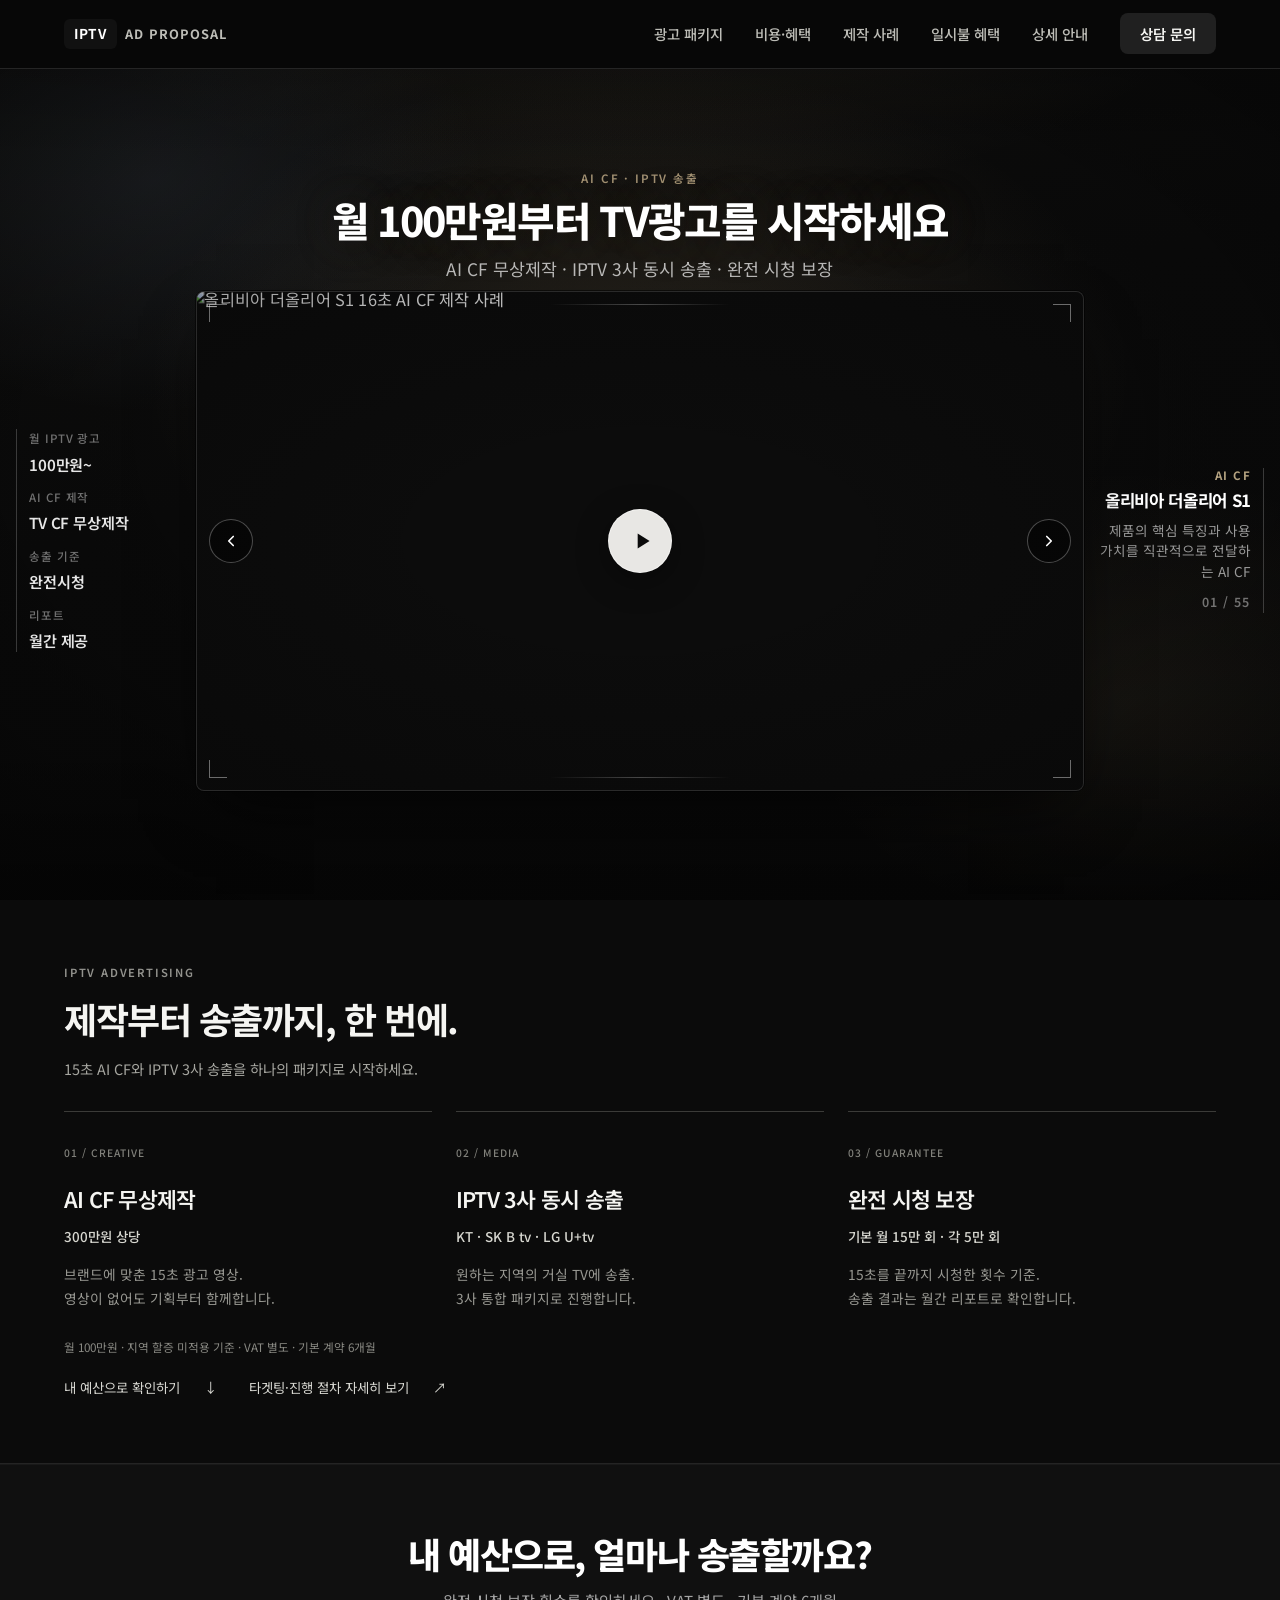
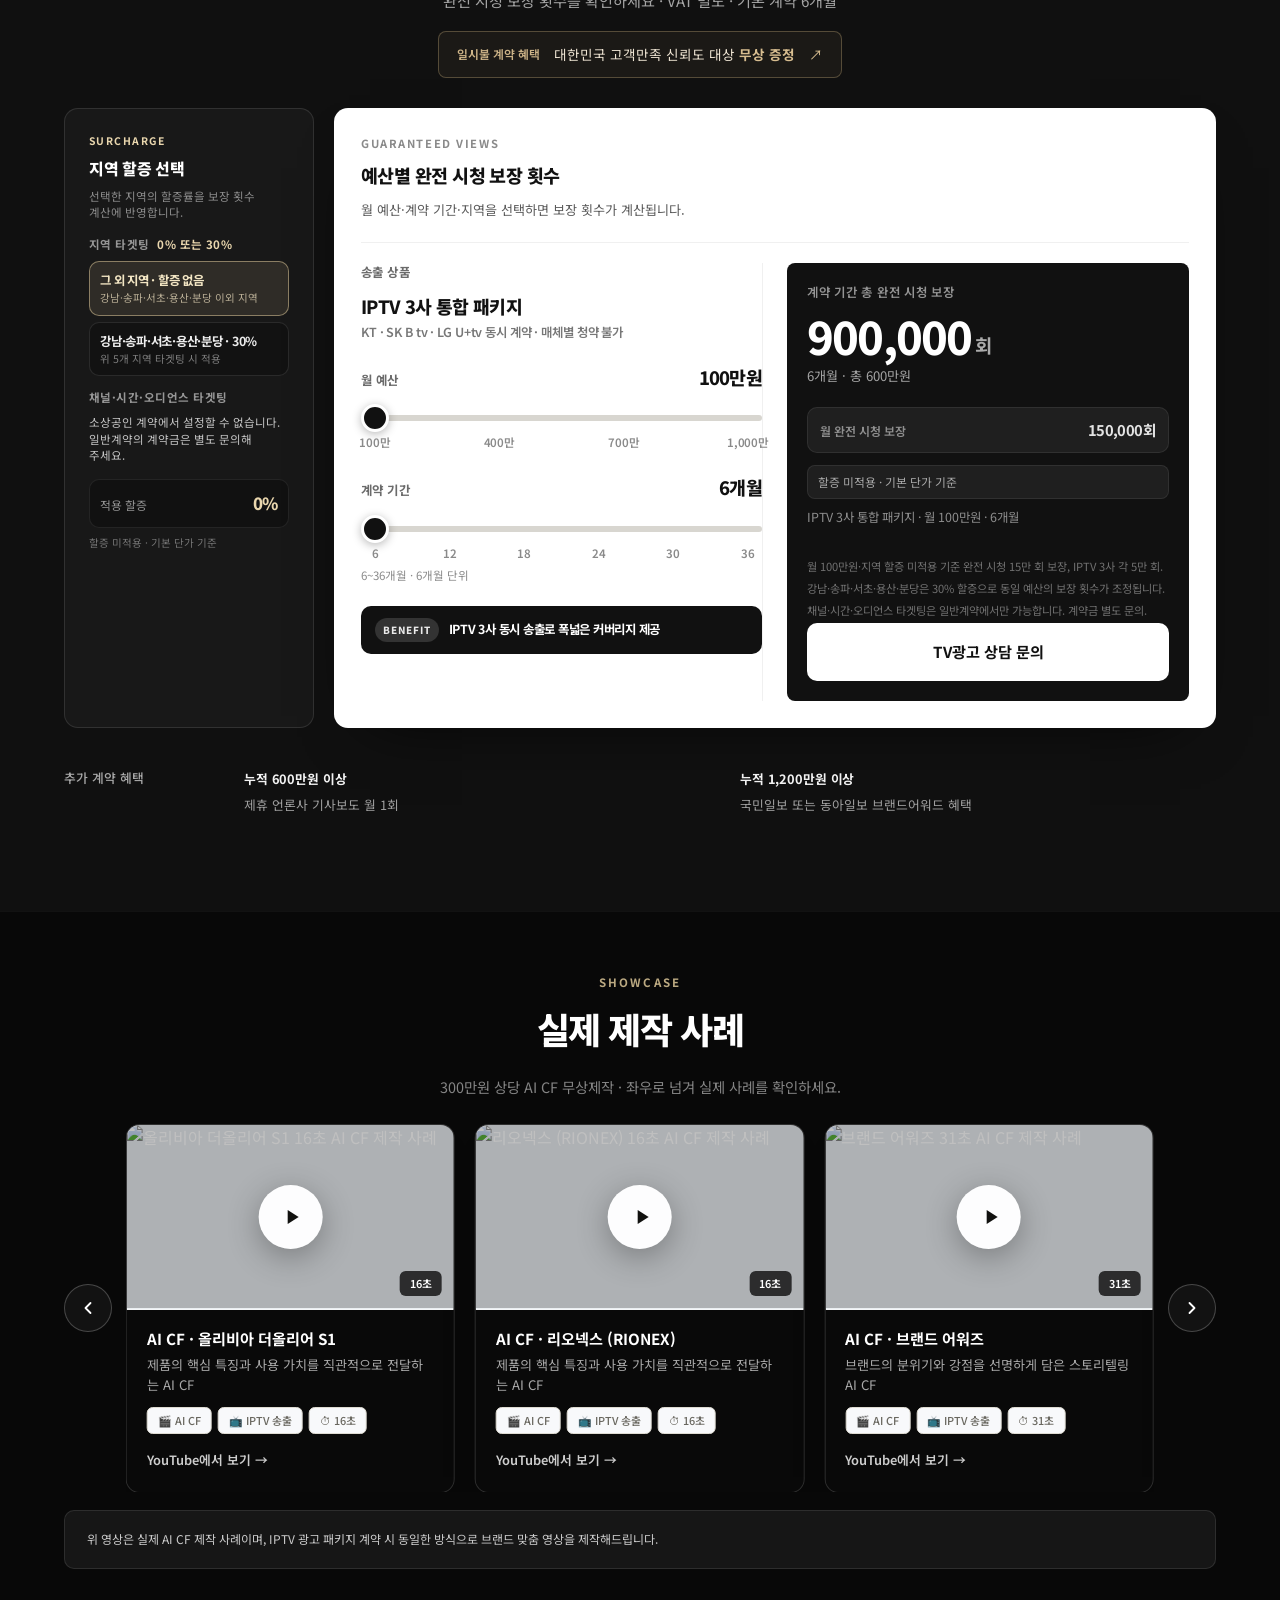
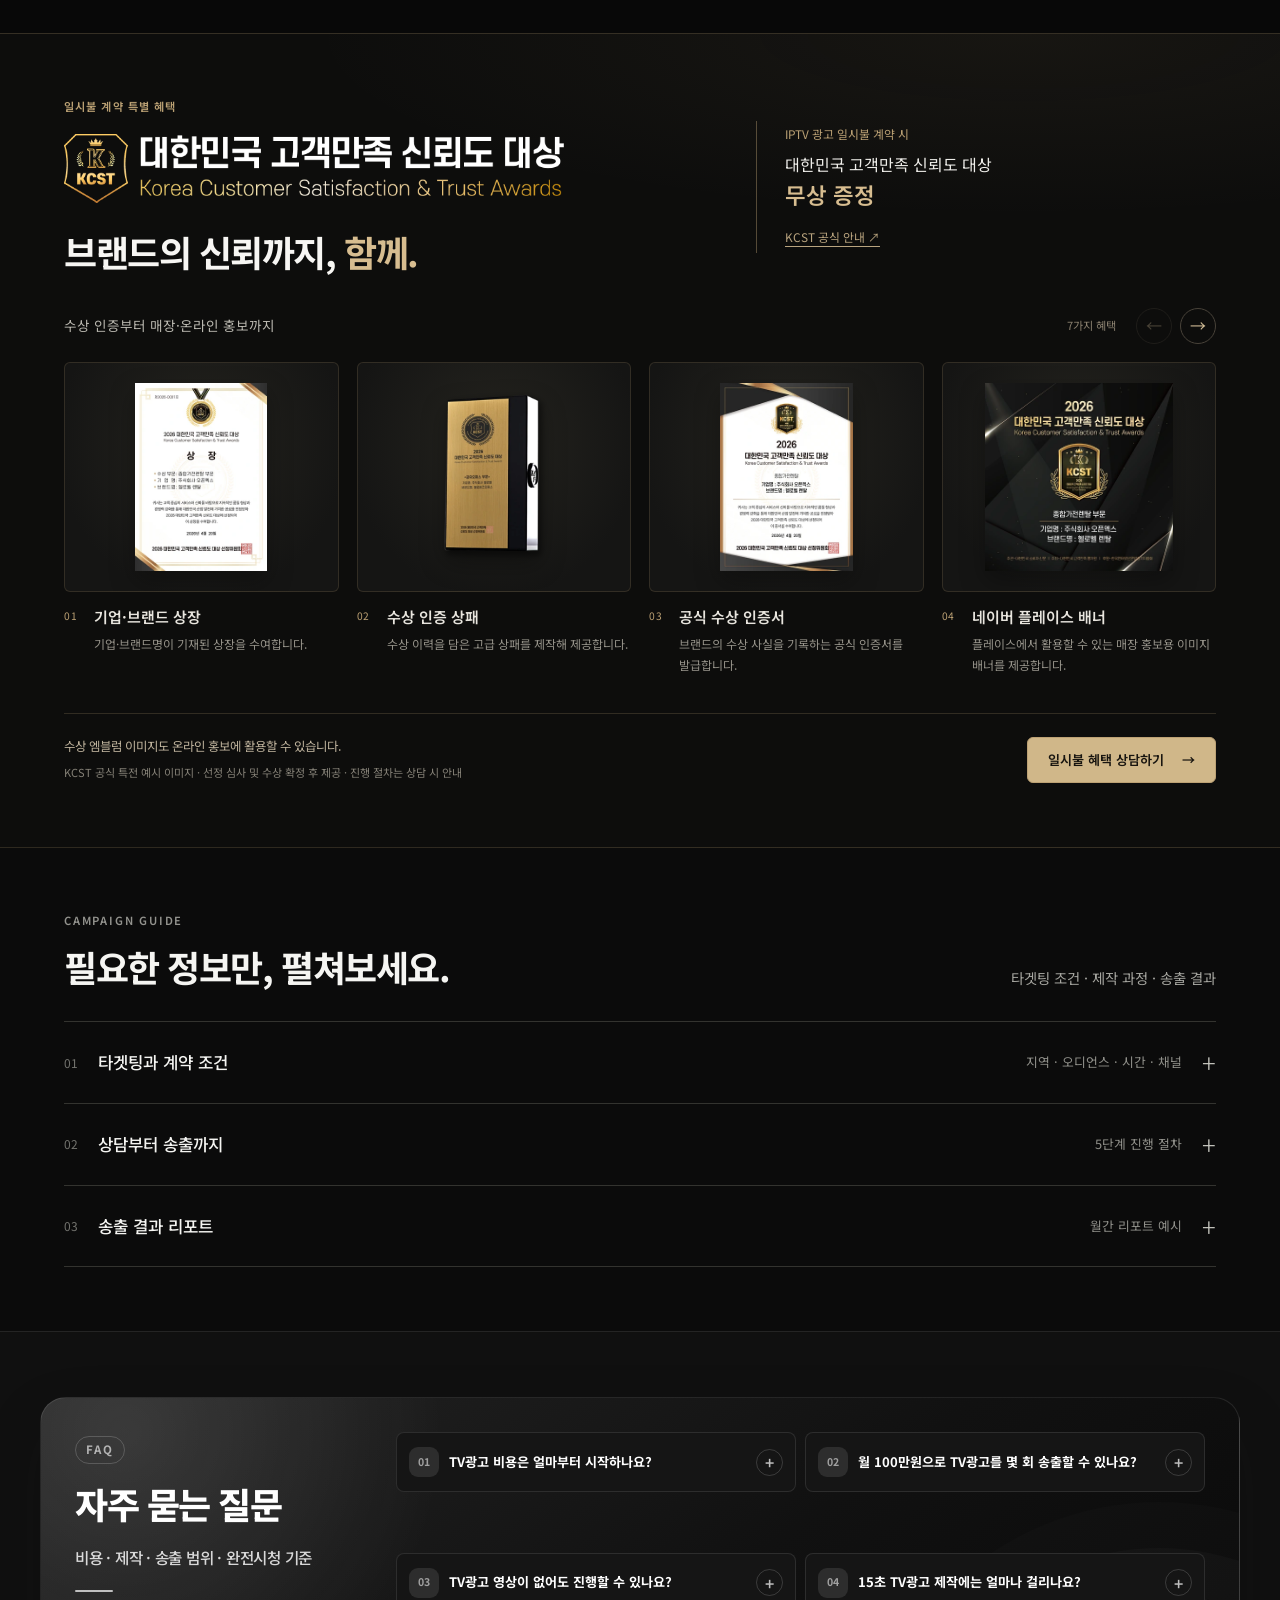
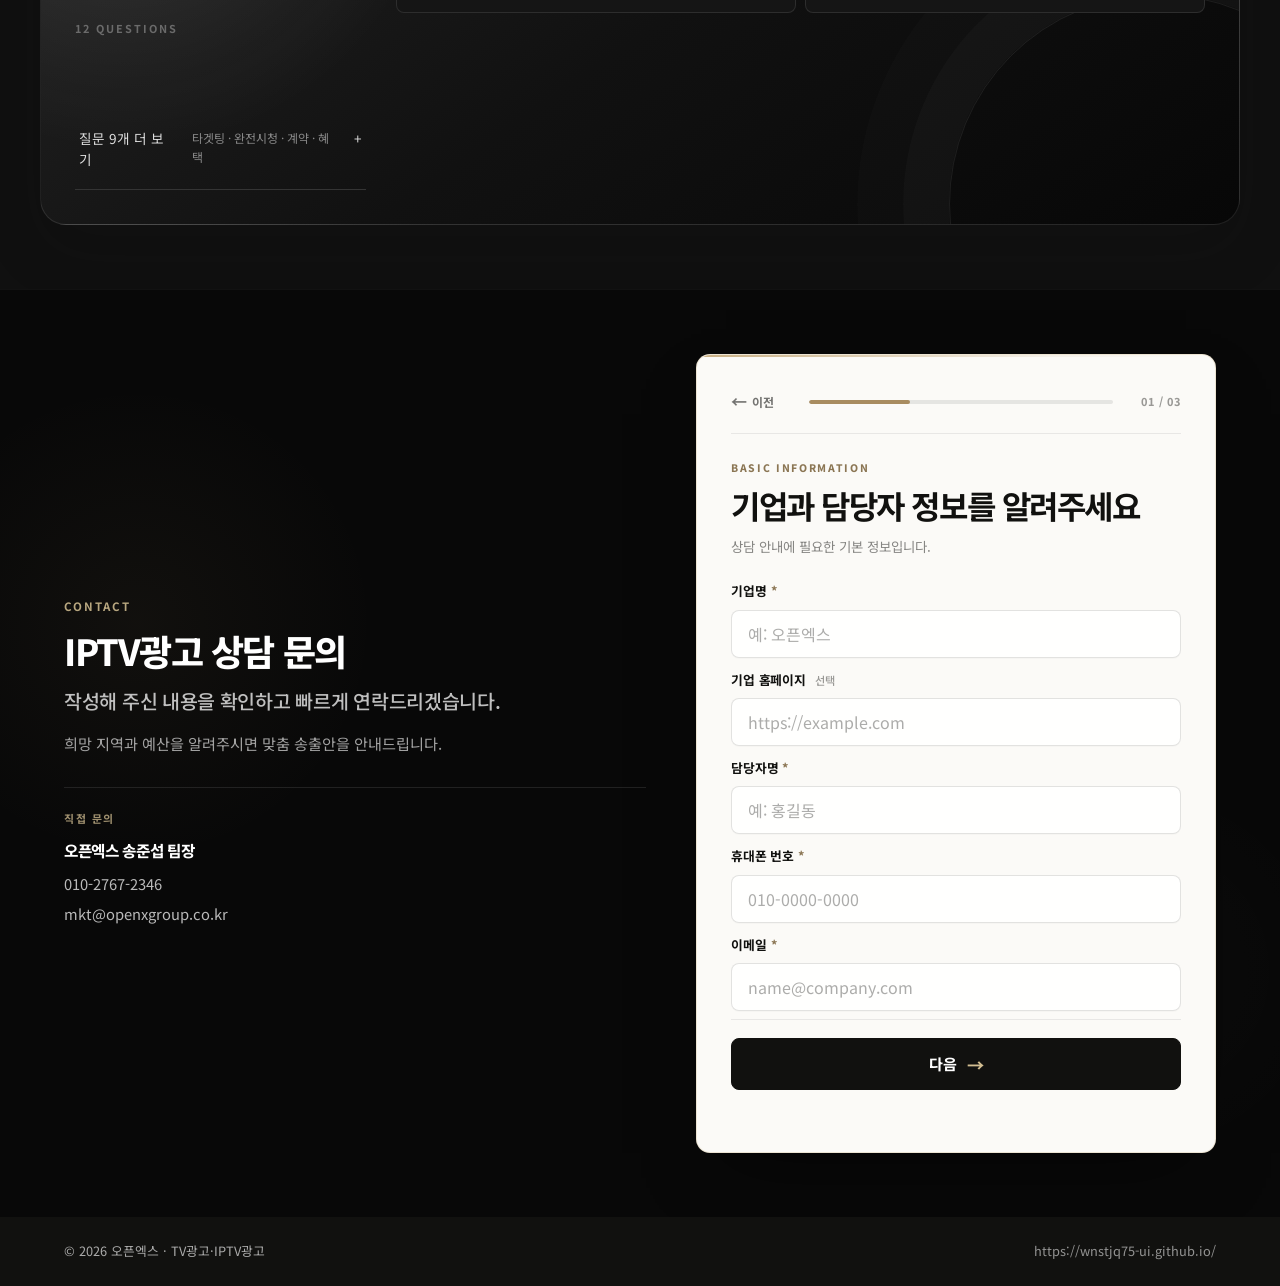
==== commit 7846f88c: "Simplify landing page flow and state complete-view guarantee" ====
--- a/index.html
+++ b/index.html
@@ -19,7 +19,7 @@
 
   <meta
     name="description"
-    content="월 100만원부터 시작하는 IPTV 3사 동시 송출 TV광고. 지역 할증 미적용 시 월 15만 회 예상 노출(3사 각 5만 회), 지역 타겟팅과 15초 AI TV CF 제작 지원을 안내합니다."
+    content="월 100만원부터 시작하는 IPTV 3사 동시 송출 TV광고. 지역 할증 미적용 시 월 15만 회 완전 시청 보장(3사 각 5만 회), 지역 타겟팅과 15초 AI TV CF 제작 지원을 안내합니다."
   >
   <meta name="robots" content="index, follow, max-image-preview:large, max-snippet:-1, max-video-preview:-1">
   <link rel="canonical" href="https://wnstjq75-ui.github.io/">
@@ -27,13 +27,13 @@
   <meta property="og:locale" content="ko_KR">
   <meta property="og:site_name" content="오픈엑스 TV광고">
   <meta property="og:title" content="TV광고 비용·제작·IPTV 송출 | 오픈엑스">
-  <meta property="og:description" content="IPTV 3사 동시 계약 · 지역 할증 미적용 시 월 15만 회 예상 노출(각 5만 회). 지정 5개 지역 타겟팅은 30% 할증됩니다.">
+  <meta property="og:description" content="IPTV 3사 동시 계약 · 지역 할증 미적용 시 월 15만 회 완전 시청 보장(각 5만 회). 지정 5개 지역 타겟팅은 30% 할증됩니다.">
   <meta property="og:url" content="https://wnstjq75-ui.github.io/">
   <meta property="og:image" content="https://wnstjq75-ui.github.io/hero-shot.png">
   <meta property="og:image:alt" content="오픈엑스 TV광고 및 IPTV광고 서비스 소개">
   <meta name="twitter:card" content="summary_large_image">
   <meta name="twitter:title" content="TV광고 비용·제작·IPTV 송출 | 오픈엑스">
-  <meta name="twitter:description" content="IPTV 3사 동시 계약 · 지역 할증 미적용 시 월 15만 회 예상 노출(각 5만 회). 지정 5개 지역 타겟팅은 30% 할증됩니다.">
+  <meta name="twitter:description" content="IPTV 3사 동시 계약 · 지역 할증 미적용 시 월 15만 회 완전 시청 보장(각 5만 회). 지정 5개 지역 타겟팅은 30% 할증됩니다.">
   <meta name="twitter:image" content="https://wnstjq75-ui.github.io/hero-shot.png">
   <meta name="theme-color" content="#050505">
   <link rel="icon" href="hero-shot.png" type="image/png">
@@ -42,7 +42,8 @@
   <link rel="preconnect" href="https://fonts.gstatic.com" crossorigin>
   <link href="https://fonts.googleapis.com/css2?family=Noto+Sans+KR:wght@300;400;500;600;700;800&display=swap" rel="stylesheet">
   <link rel="stylesheet" href="styles.css?v=20260930-iptv-policy-1">
-  <link rel="stylesheet" href="award-benefit.css?v=20261003-kcst-2">
+  <link rel="stylesheet" href="award-benefit.css?v=20261003-flow-1">
+  <link rel="stylesheet" href="landing-flow.css?v=20261003-flow-1">
   <script type="application/ld+json">
   {
     "@context": "https://schema.org",
@@ -98,7 +99,7 @@
       {
         "@type": "Question",
         "name": "월 100만원으로 TV광고를 몇 회 송출할 수 있나요?",
-        "acceptedAnswer": {"@type": "Answer", "text": "지역 할증이 없는 월 100만원 기준 IPTV 3사 통합 예상 완전시청 노출은 매월 15만 회이며, 3사에 각 5만 회씩 할당됩니다. 지역 타겟팅 조건에 따라 예상 노출이 달라질 수 있습니다."}
+        "acceptedAnswer": {"@type": "Answer", "text": "지역 할증이 없는 월 100만원 기준 완전 시청을 매월 15만 회 보장하며, IPTV 3사에 각 5만 회씩 할당됩니다. 강남·송파·서초·용산·분당은 30% 할증을 적용해 동일 예산의 보장 횟수를 조정합니다."}
       },
       {
         "@type": "Question",
@@ -123,7 +124,7 @@
       {
         "@type": "Question",
         "name": "완전시청 기준이 무엇인가요?",
-        "acceptedAnswer": {"@type": "Answer", "text": "15초 광고를 끝까지 시청한 경우를 1회로 계산하는 기준입니다. 완전시청 데이터를 바탕으로 예상 노출과 송출 결과를 확인합니다."}
+        "acceptedAnswer": {"@type": "Answer", "text": "15초 광고를 끝까지 시청한 경우를 1회로 계산하는 기준입니다. 완전 시청 보장 횟수와 실제 송출 결과를 월간 리포트로 확인합니다."}
       },
       {
         "@type": "Question",
@@ -143,7 +144,7 @@
       {
         "@type": "Question",
         "name": "TV광고 계약 기간은 얼마인가요?",
-        "acceptedAnswer": {"@type": "Answer", "text": "기본 계약은 6개월 단위이며, 현재 계산기에서는 6개월부터 36개월까지 6개월 단위로 예상 결과를 확인할 수 있습니다."}
+        "acceptedAnswer": {"@type": "Answer", "text": "기본 계약은 6개월 단위이며, 현재 계산기에서는 6개월부터 36개월까지 6개월 단위로 완전 시청 보장 횟수를 확인할 수 있습니다."}
       },
       {
         "@type": "Question",
@@ -170,12 +171,11 @@
         <span></span><span></span><span></span>
       </button>
       <ul class="nav__menu" id="navMenu">
-        <li><a href="#about">IPTV 광고</a></li>
-        <li><a href="#solution">TV광고 솔루션</a></li>
-        <li><a href="#product">상품 구조</a></li>
-        <li><a href="#targeting">타겟팅</a></li>
+        <li><a href="#about">광고 패키지</a></li>
+        <li><a href="#pricing">비용·혜택</a></li>
         <li><a href="#showcase">제작 사례</a></li>
-        <li><a href="#pricing">TV광고 비용·혜택</a></li>
+        <li><a href="#award-benefit">일시불 혜택</a></li>
+        <li><a href="#campaign-guide">상세 안내</a></li>
         <li><a href="#contact" class="nav__cta">상담 문의</a></li>
       </ul>
     </div>
@@ -194,7 +194,7 @@
       <div class="hero__top">
         <p class="hero__eyebrow">AI CF · IPTV 송출</p>
         <h1 class="hero__title">월 100만원부터 TV광고를 시작하세요</h1>
-        <p class="hero__desc">AI CF 무상제작 · IPTV 3사 동시 송출 · 기본 월 15만 회(각 5만 회) 예상 노출</p>
+        <p class="hero__desc">AI CF 무상제작 · IPTV 3사 동시 송출 · 완전 시청 보장</p>
       </div>
 
       <!-- Stage: left HUD | prev | frame | next | right meta (all text outside image) -->
@@ -265,245 +265,359 @@
     </div>
   </header>
 
-  <!-- About IPTV -->
-  <section class="section section--about" id="about">
+  <section class="section package-overview" id="about" aria-labelledby="packageTitle">
     <div class="container">
-      <div class="about__intro reveal">
-        <p class="section__eyebrow">TV ADVERTISING</p>
-        <h2 class="section__title">TV광고란?</h2>
-        <p class="section__lead">TV광고는 방송 프로그램과 프로그램 사이의 광고 시간에<br class="about__desktop-break"><span class="about__lead-continuation">브랜드·제품 영상을 송출해 인지도와 신뢰를 높이는 영상 광고입니다.</span></p>
-        <p class="section__desc">
-          오픈엑스의 IPTV TV광고는 KT·SK브로드밴드·LG유플러스 3사 동시 계약으로 15초 CF를 송출하며,<br class="about__desktop-break">지역 타겟팅과 완전시청 기준 결과를 확인할 수 있습니다. 채널·시간·오디언스 타겟팅은 일반계약에서만 가능합니다.
-        </p>
-      </div>
-      <div class="about__cards reveal reveal--delay">
-        <div class="feature-card card--info">
-          <div class="feature-card__deco" aria-hidden="true"></div>
-          <div class="feature-card__head">
-            <div class="feature-card__icon">
-              <svg viewBox="0 0 24 24" fill="none" stroke="currentColor" stroke-width="1.5"><rect x="2" y="3" width="20" height="14" rx="2"/><path d="M8 21h8M12 17v4"/></svg>
-            </div>
-            <span class="feature-card__index">01</span>
-          </div>
-          <h3>거실 TV 대형 화면</h3>
-          <p>거실의 대형 화면에서 브랜드 메시지를 전달해 신뢰감을 형성합니다.</p>
-          <div class="card-chips">
-            <span>거실 1번 화면</span>
-            <span>대형 디스플레이</span>
-          </div>
-        </div>
-        <div class="feature-card feature-card--highlight card--info">
-          <div class="feature-card__deco" aria-hidden="true"></div>
-          <div class="feature-card__head">
-            <div class="feature-card__icon">
-              <svg viewBox="0 0 24 24" fill="none" stroke="currentColor" stroke-width="1.5"><path d="M3 3v18h18"/><path d="M7 16l4-8 4 5 5-9"/></svg>
-            </div>
-            <span class="feature-card__index">02</span>
-          </div>
-          <h3>원하는 지역·고객층에만 송출</h3>
-          <p>소상공인 계약은 지역을 선택해 송출하며, 채널·시간·오디언스 설정은 일반계약으로 상담합니다.</p>
-          <div class="card-chips">
-            <span>지역 타겟팅</span>
-            <span>3사 동시 송출</span>
-          </div>
-        </div>
-        <div class="feature-card card--info">
-          <div class="feature-card__deco" aria-hidden="true"></div>
-          <div class="feature-card__head">
-            <div class="feature-card__icon">
-              <svg viewBox="0 0 24 24" fill="none" stroke="currentColor" stroke-width="1.5"><path d="M12 2l3 7h7l-5.5 4.5 2 7L12 17l-6.5 3.5 2-7L2 9h7z"/></svg>
-            </div>
-            <span class="feature-card__index">03</span>
-          </div>
-          <h3>반복 노출로 브랜드 인지도 강화</h3>
-          <p>반복 노출을 통해 브랜드를 익숙하고 신뢰를 높은 이미지로 각인시킵니다.</p>
-          <div class="card-chips">
-            <span>반복 노출</span>
-            <span>브랜드 각인</span>
-          </div>
-        </div>
-      </div>
-      <div class="stats reveal">
-      <div class="stat">
-        <div class="stat__icon">
-          <svg viewBox="0 0 24 24" fill="none" stroke="currentColor" stroke-width="1.5"><circle cx="12" cy="12" r="10"/><path d="M2 12h20M12 2a15.3 15.3 0 0 1 4 10 15.3 15.3 0 0 1-4 10 15.3 15.3 0 0 1-4-10 15.3 15.3 0 0 1 4-10z"/></svg>
-        </div>
-        <div class="stat__content">
-          <span class="stat__value">3,200만+</span>
-          <strong>전국 커버리지</strong>
-          <span>가입 가구 기준</span>
-        </div>
-      </div>
-      <div class="stat">
-        <div class="stat__icon">
-          <svg viewBox="0 0 24 24" fill="none" stroke="currentColor" stroke-width="1.5"><rect x="2" y="3" width="20" height="14" rx="2"/><path d="M8 21h8M12 17v4"/></svg>
-        </div>
-        <div class="stat__content">
-          <span class="stat__value">100+</span>
-          <strong>송출 가능 채널</strong>
-          <span>tvN · JTBC · YTN 등</span>
-        </div>
-      </div>
-      <div class="stat">
-        <div class="stat__icon">
-          <svg viewBox="0 0 24 24" fill="none" stroke="currentColor" stroke-width="1.5"><ellipse cx="12" cy="5" rx="9" ry="3"/><path d="M21 12c0 1.66-4 3-9 3s-9-1.34-9-3"/><path d="M3 5v14c0 1.66 4 3 9 3s9-1.34 9-3V5"/></svg>
-        </div>
-        <div class="stat__content">
-          <span class="stat__value">TV + Data</span>
-          <strong>하이브리드 운영</strong>
-          <span>시청 환경 × 데이터 솔루션</span>
-        </div>
-      </div>
+      <div class="flow-heading">
+        <p class="flow-eyebrow">IPTV ADVERTISING</p>
+        <h2 id="packageTitle">제작부터 송출까지, 한 번에.</h2>
+        <p>15초 AI CF와 IPTV 3사 송출을 하나의 패키지로 시작하세요.</p>
+      </div>
+      <div class="package-overview__grid">
+        <article>
+          <span class="package-overview__num">01 / CREATIVE</span>
+          <h3>AI CF 무상제작</h3>
+          <strong>300만원 상당</strong>
+          <p>브랜드에 맞춘 15초 광고 영상.<br>영상이 없어도 기획부터 함께합니다.</p>
+        </article>
+        <article>
+          <span class="package-overview__num">02 / MEDIA</span>
+          <h3>IPTV 3사 동시 송출</h3>
+          <strong>KT · SK B tv · LG U+tv</strong>
+          <p>원하는 지역의 거실 TV에 송출.<br>3사 통합 패키지로 진행합니다.</p>
+        </article>
+        <article>
+          <span class="package-overview__num">03 / GUARANTEE</span>
+          <h3>완전 시청 보장</h3>
+          <strong>기본 월 15만 회 · 각 5만 회</strong>
+          <p>15초를 끝까지 시청한 횟수 기준.<br>송출 결과는 월간 리포트로 확인합니다.</p>
+        </article>
+      </div>
+      <p class="package-overview__terms">월 100만원 · 지역 할증 미적용 기준 · VAT 별도 · 기본 계약 6개월</p>
+      <div class="package-overview__links">
+        <a href="#pricing">내 예산으로 확인하기 <span aria-hidden="true">↓</span></a>
+        <a href="#campaign-guide">타겟팅·진행 절차 자세히 보기 <span aria-hidden="true">↗</span></a>
       </div>
     </div>
   </section>
 
-  <!-- Why: Online performance VS TV advertising -->
-  <section class="section section--why" id="benefits">
-    <div class="container why-vs-block">
-      <div class="why-vs-block__head reveal">
-        <p class="section__eyebrow">COMPARE</p>
-        <h2 class="section__title section__title--center">TV광고를 선택하는 이유</h2>
-        <p class="section__lead section__lead--center">온라인 퍼포먼스와 나란히 보면 분명해집니다</p>
-      </div>
-
-      <a
-        class="why-research-proof reveal"
-        href="https://kobaco.co.kr/site/main/board/news/24866?baCommSelec=false&amp;baNotice=false&amp;baOpenDay=true&amp;baUse=true&amp;bcId=news&amp;cp=1&amp;sortDirection=DESC&amp;sortOrder=BA_REGDATE"
-        target="_blank"
-        rel="noopener noreferrer"
-        aria-label="코바코 2026년 매체이용행태 조사 보도자료 새 창에서 보기"
-      >
-        <span class="why-research-proof__source">한국방송광고진흥공사 · 2026</span>
-        <p class="why-research-proof__statement">
-          TV 광고, 8대 광고매체 중 광고 기억 · 광고 신뢰 · 구매 의향 모두 1위
-        </p>
-        <span class="why-research-proof__meta">매체이용행태 조사 <span aria-hidden="true">↗</span></span>
-      </a>
-
-      <div class="why-vs-board reveal">
-        <div class="why-vs-board__col why-vs-board__col--online">
-          <p class="why-vs-board__label">온라인 퍼포먼스</p>
-          <h3 class="why-vs-board__title">짧게 스치고 끝납니다</h3>
-          <ul class="why-vs-board__list">
-            <li><strong>일회성 노출</strong><span>피드·스와이프 속 짧은 접촉</span></li>
-            <li><strong>약한 브랜드 신뢰</strong><span>플랫폼에 기대는 인식</span></li>
-            <li><strong>지속성 부족</strong><span>입찰이 멈추면 영향력도 중단</span></li>
-            <li><strong>작은 시청 환경</strong><span>소형 화면, 분할된 주의력</span></li>
-          </ul>
-        </div>
-
-        <div class="why-vs-board__mid" aria-hidden="true"><span>VS</span></div>
-
-        <div class="why-vs-board__col why-vs-board__col--tv">
-          <p class="why-vs-board__label">TV광고 · IPTV</p>
-          <h3 class="why-vs-board__title">기억에 오래 남습니다</h3>
-          <ul class="why-vs-board__list">
-            <li><strong>브랜드 신뢰감</strong><span>방송 심의를 거친 송출로 안정적인 브랜드 인식</span></li>
-            <li><strong>반복 노출</strong><span>셋톱 데이터 기반 반복 송출로 인지도를 꾸준히 축적</span></li>
-            <li><strong>TV 브랜딩 효과</strong><span>거실 화면의 “TV에 나오는 브랜드” 프리미엄 인식</span></li>
-            <li><strong>지역 타겟</strong><span>원하는 지역 중심으로 송출 범위 설정</span></li>
-          </ul>
+<section class="section section--pricing section--pricing-premium" id="pricing">
+    <div class="container">
+      <div class="pricing-premium__header reveal">
+        <h2 class="section__title section__title--center">내 예산으로, 얼마나 송출할까요?</h2>
+        <p class="pricing-premium__guide">완전 시청 보장 횟수를 확인하세요 · VAT 별도 · 기본 계약 6개월</p>
+        <a class="award-promo" href="#award-benefit">
+          <span class="award-promo__badge">일시불 계약 혜택</span>
+          <span>대한민국 고객만족 신뢰도 대상 <strong>무상 증정</strong></span>
+          <span class="award-promo__arrow" aria-hidden="true">↗</span>
+        </a>
+      </div>
+
+        <!-- 지역 할증 선택(좌) + 계산기 박스 + 혜택 텍스트(우) -->
+      <div class="pricing-sim-row reveal">
+        <aside class="calc-surcharge" id="calcSurcharge" aria-label="지역 할증 선택">
+          <p class="calc-surcharge__eyebrow">SURCHARGE</p>
+          <h3 class="calc-surcharge__title">지역 할증 선택</h3>
+          <p class="calc-surcharge__lead">선택한 지역의 할증률을 보장 횟수 계산에 반영합니다.</p>
+
+          <div class="calc-surcharge__group">
+            <span class="calc-surcharge__label">지역 타겟팅 <em>0% 또는 30%</em></span>
+            <div class="calc-surcharge__region" role="group" aria-label="지역 할증 선택">
+              <button type="button" class="calc-surcharge__chip calc-surcharge__chip--region calc-surcharge__chip--active" data-calc-region="" aria-pressed="true">
+                <strong>그 외 지역 · 할증 없음</strong>
+                <span>강남·송파·서초·용산·분당 이외 지역</span>
+              </button>
+              <button type="button" class="calc-surcharge__chip calc-surcharge__chip--region" data-calc-region="premium" aria-pressed="false">
+                <strong>강남·송파·서초·용산·분당 · 30%</strong>
+                <span>위 5개 지역 타겟팅 시 적용</span>
+              </button>
+            </div>
+          </div>
+
+          <div class="calc-surcharge__group">
+            <span class="calc-surcharge__label">채널·시간·오디언스 타겟팅</span>
+            <p class="calc-surcharge__note">소상공인 계약에서 설정할 수 없습니다. 일반계약의 계약금은 별도 문의해 주세요.</p>
+          </div>
+
+          <div class="calc-surcharge__summary">
+            <span>적용 할증</span>
+            <strong id="calcSurchargeTotal">0%</strong>
+          </div>
+          <p class="calc-surcharge__note" id="calcSurchargeNote">할증 미적용 · 기본 단가 기준</p>
+        </aside>
+
+        <div class="ad-calc" id="adCalc">
+          <div class="ad-calc__panel">
+            <div class="ad-calc__intro">
+              <p class="ad-calc__eyebrow">GUARANTEED VIEWS</p>
+              <h3 class="ad-calc__title">예산별 완전 시청 보장 횟수</h3>
+              <p class="ad-calc__lead">월 예산·계약 기간·지역을 선택하면 보장 횟수가 계산됩니다.</p>
+            </div>
+
+            <div class="ad-calc__body">
+              <div class="ad-calc__controls">
+                <div class="ad-calc__field">
+                  <span class="ad-calc__label">송출 상품</span>
+                  <strong class="ad-calc__product-text">IPTV 3사 통합 패키지</strong>
+                  <span class="ad-calc__product-subtext">KT · SK B tv · LG U+tv 동시 계약 · 매체별 청약 불가</span>
+                </div>
+
+                <div class="ad-calc__field">
+                  <div class="ad-calc__label-row">
+                    <span class="ad-calc__label">월 예산</span>
+                    <strong class="ad-calc__budget-value" id="calcBudgetLabel">100만원</strong>
+                  </div>
+                  <input
+                    type="range"
+                    class="ad-calc__slider"
+                    id="calcBudget"
+                    min="100"
+                    max="1000"
+                    step="100"
+                    value="100"
+                    aria-valuemin="100"
+                    aria-valuemax="1000"
+                    aria-valuenow="100"
+                    aria-label="월 예산 (만원)"
+                  >
+                  <div class="ad-calc__ticks" id="calcTicks" aria-hidden="true">
+                    <span style="--tick-pct:0%">100만</span>
+                    <span style="--tick-pct:33.333%">400만</span>
+                    <span style="--tick-pct:66.667%">700만</span>
+                    <span style="--tick-pct:100%">1,000만</span>
+                  </div>
+                </div>
+
+                <div class="ad-calc__field ad-calc__field--last">
+                  <div class="ad-calc__label-row">
+                    <span class="ad-calc__label">계약 기간</span>
+                    <strong class="ad-calc__budget-value" id="calcTermLabel">6개월</strong>
+                  </div>
+                  <input
+                    type="range"
+                    class="ad-calc__slider ad-calc__slider--term"
+                    id="calcTerm"
+                    min="6"
+                    max="36"
+                    step="6"
+                    value="6"
+                    aria-valuemin="6"
+                    aria-valuemax="36"
+                    aria-valuenow="6"
+                    aria-label="계약 기간 (개월)"
+                  >
+                  <div class="ad-calc__ticks" id="calcTermTicks" aria-hidden="true">
+                    <span>6</span>
+                    <span>12</span>
+                    <span>18</span>
+                    <span>24</span>
+                    <span>30</span>
+                    <span>36</span>
+                  </div>
+                  <p class="ad-calc__term-hint" id="calcTermHint">6~36개월 · 6개월 단위</p>
+                </div>
+
+                <div class="ad-calc__meta-row">
+                  <div class="ad-calc__meta-item">
+                    <span class="ad-calc__meta-k">월 예산</span>
+                    <span class="ad-calc__meta-v" id="calcMetaBudget">100만원</span>
+                  </div>
+                  <div class="ad-calc__meta-item">
+                    <span class="ad-calc__meta-k">계약 기간</span>
+                    <span class="ad-calc__meta-v" id="calcMetaTerm">6개월</span>
+                  </div>
+                </div>
+
+                <div class="ad-calc__bonus" id="calcBonus">
+                  <span class="ad-calc__bonus-badge">BENEFIT</span>
+                  <p class="ad-calc__bonus-text" id="calcBonusText">IPTV 3사 동시 송출로 폭넓은 커버리지 제공</p>
+                </div>
+              </div>
+
+              <div class="ad-calc__result">
+                <div class="ad-calc__result-main">
+                  <p class="ad-calc__result-label">계약 기간 총 완전 시청 보장</p>
+                  <p class="ad-calc__result-num ad-calc__result-num--primary">
+                    <span id="calcTotalExposures">900,000</span><em>회</em>
+                  </p>
+                    <p class="ad-calc__term-total-sub" id="calcTotalSub">6개월 · 총 예산 600만원</p>
+                </div>
+                <div class="ad-calc__monthly">
+                  <span class="ad-calc__monthly-k">월 완전 시청 보장</span>
+                  <strong class="ad-calc__monthly-v"><span id="calcExposures">150,000</span>회</strong>
+                </div>
+                <p class="ad-calc__surcharge-line" id="calcSurchargeLine">할증 미적용 · 기본 단가 기준</p>
+                <p class="ad-calc__result-sub" id="calcResultSub">IPTV 3사 통합 패키지 · 월 예산 100만원 · 6개월</p>
+                <div class="ad-calc__notes">
+                  <p>월 100만원·지역 할증 미적용 기준 완전 시청 15만 회 보장, IPTV 3사 각 5만 회.</p>
+                  <p>강남·송파·서초·용산·분당은 30% 할증으로 동일 예산의 보장 횟수가 조정됩니다.</p>
+                  <p>채널·시간·오디언스 타겟팅은 일반계약에서만 가능합니다. 계약금 별도 문의.</p>
+                </div>
+                <div class="ad-calc__actions">
+                  <a href="#contact" class="btn btn--primary ad-calc__cta" data-cta="contact" id="calcCtaPackage">TV광고 상담 문의</a>
+                </div>
+              </div>
+            </div>
+          </div>
+        </div>
+
+        <div class="pricing-side-text" aria-label="추가 계약 혜택"><p class="pricing-side-text__heading">추가 계약 혜택</p>
+
+          <p class="pricing-side-text__block">
+            <strong>누적 600만원 이상</strong>
+            제휴 언론사 기사보도 월 1회
+          </p>
+          <p class="pricing-side-text__block">
+            <strong>누적 1,200만원 이상</strong>
+            국민일보 또는 동아일보 브랜드어워드 혜택
+          </p>
         </div>
       </div>
     </div>
   </section>
 
-  <!-- Solution -->
-  <section class="section section--solution" id="solution">
+<section class="section section--aicf section--dark" id="aicf">
+    <div class="container aicf__portfolio" id="showcase">
+      <div class="aicf__portfolio-header reveal">
+        <p class="aicf__eyebrow">SHOWCASE</p>
+        <h2 class="aicf__portfolio-title">실제 제작 사례</h2>
+        <p class="aicf__portfolio-desc">300만원 상당 AI CF 무상제작 · 좌우로 넘겨 실제 사례를 확인하세요.</p>
+      </div>
+
+      <div class="portfolio-carousel reveal" role="region" aria-roledescription="carousel" aria-label="AI CF 포트폴리오 캐러셀">
+        <button type="button" class="portfolio-carousel__arrow portfolio-carousel__arrow--prev" id="portfolioPrev" aria-label="이전 포트폴리오 영상">
+          <svg class="portfolio-carousel__arrow-icon" viewBox="0 0 24 24" fill="none" stroke="currentColor" stroke-width="2.2" stroke-linecap="round" stroke-linejoin="round" aria-hidden="true"><path d="M15 6l-6 6 6 6"/></svg>
+        </button>
+
+        <div class="portfolio-carousel__viewport">
+          <div class="portfolio-carousel__track" id="portfolioTrack">
+            <!-- cards injected from HeroCarousel catalog -->
+          </div>
+        </div>
+
+        <button type="button" class="portfolio-carousel__arrow portfolio-carousel__arrow--next" id="portfolioNext" aria-label="다음 포트폴리오 영상">
+          <svg class="portfolio-carousel__arrow-icon" viewBox="0 0 24 24" fill="none" stroke="currentColor" stroke-width="2.2" stroke-linecap="round" stroke-linejoin="round" aria-hidden="true"><path d="M9 6l6 6-6 6"/></svg>
+        </button>
+      </div>
+
+      <div class="showcase__note showcase__note--dark reveal">
+        <span>위 영상은 실제 AI CF 제작 사례이며, IPTV 광고 패키지 계약 시 동일한 방식으로 브랜드 맞춤 영상을 제작해드립니다.</span>
+      </div>
+    </div>
+  </section>
+
+  <section class="section section--award-benefit" id="award-benefit" aria-labelledby="awardBenefitTitle">
     <div class="container">
-      <div class="solution__intro reveal">
-        <p class="section__eyebrow section__eyebrow--on-dark">SOLUTION</p>
-        <h2 class="section__title">장벽은 낮추고,<br class="br-mobile"> 완성도는 높이다</h2>
-        <p class="section__lead section__lead--on-dark">AI 제작과 IPTV 송출을 하나의 패키지로 묶었습니다.</p>
-        <p class="section__desc">높은 제작비, 불특정 노출, 복잡한 절차—중소기업 TV광고의 진입 장벽을 AI TV CF 무상 제작과 맞춤 송출로 다시 설계합니다.</p>
-      </div>
-      <div class="compare reveal">
-        <div class="compare__card compare__card--before card--info">
-          <span class="compare__label">BEFORE</span>
-          <h3>기존 TV광고의 벽</h3>
-          <ul>
-            <li><span class="compare__num">01</span><div><strong>높은 TV광고 제작비 부담</strong><p>CF 촬영, 모델 섭외와 편집 등 초기 제작 비용이 높습니다.</p></div><span class="compare__icon compare__icon--x">✕</span></li>
-            <li><span class="compare__num">02</span><div><strong>TV광고 송출비 부담</strong><p class="compare__copy--single-line">불특정 다수에게 노출되면 예산을 효율적으로 집중하기 어렵습니다.</p></div><span class="compare__icon compare__icon--x">✕</span></li>
-            <li><span class="compare__num">03</span><div><strong>복잡한 광고 집행 절차</strong><p>제작과 송출을 각각 준비해야 해 중소기업의 진입 부담이 큽니다.</p></div><span class="compare__icon compare__icon--x">✕</span></li>
-          </ul>
-        </div>
-        <div class="compare__arrow">
-          <svg viewBox="0 0 24 24" fill="none" stroke="currentColor" stroke-width="2"><path d="M5 12h14M13 6l6 6-6 6"/></svg>
-        </div>
-        <div class="compare__card compare__card--after card--emphasis">
-          <span class="compare__label">AFTER</span>
-          <h3>이제는 가능한 TV광고</h3>
-          <ul>
-            <li><span class="compare__num">01</span><div><strong>AI TV CF 무상 제작</strong><p>IPTV 광고 패키지에 맞는 AI 광고 영상을 무상으로 제작해드립니다.</p></div><span class="compare__icon compare__icon--check">✓</span></li>
-            <li><span class="compare__num">02</span><div><strong>IPTV 3사 동시·지역 맞춤 송출</strong><p>3사 동시 계약으로 진행하고 원하는 지역을 선택해 송출합니다.</p></div><span class="compare__icon compare__icon--check">✓</span></li>
-            <li><span class="compare__num">03</span><div><strong>완전시청 기준 운영</strong><p>끝까지 시청한 노출을 기준으로 운영하고 송출 결과 리포트를 제공합니다.</p></div><span class="compare__icon compare__icon--check">✓</span></li>
-          </ul>
-        </div>
-      </div>
-      <div class="solution__banner reveal">
-        <span>제작부터 송출, 기사홍보, 결과 리포트까지 한 번에 운영합니다.</span>
+      <div class="award-benefit__header">
+        <div class="award-benefit__brand">
+          <p class="award-benefit__eyebrow">일시불 계약 특별 혜택</p>
+          <img class="award-benefit__logo" src="assets/kcst/logo.png" alt="대한민국 고객만족 신뢰도 대상 KCST 공식 로고" width="721" height="100" loading="lazy" decoding="async">
+          <h2 class="award-benefit__title" id="awardBenefitTitle">브랜드의 신뢰까지, <span>함께.</span></h2>
+        </div>
+        <div class="award-benefit__offer">
+          <p class="award-benefit__offer-label">IPTV 광고 일시불 계약 시</p>
+          <p class="award-benefit__offer-title">대한민국 고객만족 신뢰도 대상<br><strong>무상 증정</strong></p>
+          <a class="award-benefit__source" href="https://www.kcsta.co.kr/" target="_blank" rel="noopener noreferrer">KCST 공식 안내 <span aria-hidden="true">↗</span></a>
+        </div>
+      </div>
+      <div class="award-gallery__heading">
+        <p>수상 인증부터 매장·온라인 홍보까지</p>
+        <div class="award-gallery__controls">
+          <span>7가지 혜택</span>
+          <button type="button" id="awardPrev" aria-label="이전 수상 혜택" aria-controls="awardGallery">←</button>
+          <button type="button" id="awardNext" aria-label="다음 수상 혜택" aria-controls="awardGallery">→</button>
+        </div>
+      </div>
+      <ul class="award-benefit__grid" id="awardGallery" tabindex="0" aria-label="KCST 수상 특전 예시 이미지 7가지">
+        <li class="award-benefit__card">
+            <div class="award-benefit__image">
+              <img src="assets/kcst/certificate.webp" alt="KCST 기업·브랜드 상장 예시" width="304" height="432" loading="lazy" decoding="async">
+            </div>
+            <div class="award-benefit__card-body">
+              <span class="award-benefit__num" aria-hidden="true">01</span>
+              <h3>기업·브랜드 상장</h3>
+              <p>기업·브랜드명이 기재된 상장을 수여합니다.</p>
+            </div>
+          </li>
+        <li class="award-benefit__card">
+            <div class="award-benefit__image">
+              <img src="assets/kcst/trophy.webp" alt="KCST 골드 상패 예시" width="366" height="530" loading="lazy" decoding="async">
+            </div>
+            <div class="award-benefit__card-body">
+              <span class="award-benefit__num" aria-hidden="true">02</span>
+              <h3>수상 인증 상패</h3>
+              <p>수상 이력을 담은 고급 상패를 제작해 제공합니다.</p>
+            </div>
+          </li>
+        <li class="award-benefit__card">
+            <div class="award-benefit__image">
+              <img src="assets/kcst/official-certificate.webp" alt="KCST 공식 수상 인증서 예시" width="306" height="432" loading="lazy" decoding="async">
+            </div>
+            <div class="award-benefit__card-body">
+              <span class="award-benefit__num" aria-hidden="true">03</span>
+              <h3>공식 수상 인증서</h3>
+              <p>브랜드의 수상 사실을 기록하는 공식 인증서를 발급합니다.</p>
+            </div>
+          </li>
+        <li class="award-benefit__card">
+            <div class="award-benefit__image">
+              <img src="assets/kcst/place-banner.webp" alt="KCST 네이버 플레이스 홍보 배너 예시" width="396" height="396" loading="lazy" decoding="async">
+            </div>
+            <div class="award-benefit__card-body">
+              <span class="award-benefit__num" aria-hidden="true">04</span>
+              <h3>네이버 플레이스 배너</h3>
+              <p>플레이스에서 활용할 수 있는 매장 홍보용 이미지 배너를 제공합니다.</p>
+            </div>
+          </li>
+        <li class="award-benefit__card">
+            <div class="award-benefit__image">
+              <img src="assets/kcst/x-banner.webp" alt="KCST 매장·행사용 X배너 예시" width="254" height="564" loading="lazy" decoding="async">
+            </div>
+            <div class="award-benefit__card-body">
+              <span class="award-benefit__num" aria-hidden="true">05</span>
+              <h3>매장·행사용 X배너</h3>
+              <p>방문 고객에게 수상 소식을 알리는 오프라인 홍보 배너를 제공합니다.</p>
+            </div>
+          </li>
+        <li class="award-benefit__card">
+            <div class="award-benefit__image">
+              <img src="assets/kcst/metal-plaque.png" alt="KCST 인증 메탈 현판 예시" width="850" height="850" loading="lazy" decoding="async">
+            </div>
+            <div class="award-benefit__card-body">
+              <span class="award-benefit__num" aria-hidden="true">06</span>
+              <h3>인증 메탈 현판</h3>
+              <p>로비와 매장에 전시할 수 있는 수상 인증 메탈 현판을 제공합니다.</p>
+            </div>
+          </li>
+        <li class="award-benefit__card">
+            <div class="award-benefit__image award-benefit__image--news">
+              <img src="assets/kcst/news.webp" alt="KCST 공식 홈페이지에 안내된 언론 기사 송출 예시" width="692" height="330" loading="lazy" decoding="async">
+            </div>
+            <div class="award-benefit__card-body">
+              <span class="award-benefit__num" aria-hidden="true">07</span>
+              <h3>대한민국 소비자신문 보도</h3>
+              <p>수상 기업·브랜드의 소식을 기사로 소개합니다.</p>
+            </div>
+          </li>
+      </ul>
+      <div class="award-benefit__footer">
+        <div>
+          <p class="award-benefit__emblem-note">수상 엠블럼 이미지도 온라인 홍보에 활용할 수 있습니다.</p>
+          <p class="award-benefit__note">KCST 공식 특전 예시 이미지 · 선정 심사 및 수상 확정 후 제공 · 진행 절차는 상담 시 안내</p>
+        </div>
+        <a class="award-benefit__cta" href="#contact">일시불 혜택 상담하기 <span aria-hidden="true">→</span></a>
       </div>
     </div>
   </section>
 
-  <!-- Product / Process: refined procedure rail -->
-  <section class="section section--product section--product-system" id="product">
+  <section class="section campaign-guide" id="campaign-guide" aria-labelledby="guideTitle">
     <div class="container">
-      <div class="product-system__intro section__header section__header--center reveal">
-        <p class="section__eyebrow">PROCESS</p>
-        <h2 class="section__title section__title--center">제작부터 송출까지, 끊기지 않는 흐름</h2>
-        <p class="section__lead section__lead--center">상담부터 리포트까지 한 창구로 진행합니다</p>
-      </div>
-
-      <ol class="package-rail package-rail--process reveal" aria-label="광고 진행 절차 5단계">
-        <li class="package-rail__step">
-          <div class="package-rail__card">
-            <span class="package-rail__num">01</span>
-            <h3 class="package-rail__title">상담</h3>
-            <p class="package-rail__desc">예산·업종·목표 파악 후 맞춤 패키지 제안</p>
-            <span class="package-rail__time">1~2일</span>
-          </div>
-        </li>
-        <li class="package-rail__step">
-          <div class="package-rail__card">
-            <span class="package-rail__num">02</span>
-            <h3 class="package-rail__title">기획</h3>
-            <p class="package-rail__desc">지역·메시지 확정 및 시안 설계</p>
-            <span class="package-rail__time">3~5일</span>
-          </div>
-        </li>
-        <li class="package-rail__step package-rail__step--core">
-          <div class="package-rail__card">
-            <span class="package-rail__badge">핵심</span>
-            <span class="package-rail__num">03</span>
-            <h3 class="package-rail__title">AI TV CF 제작</h3>
-            <p class="package-rail__desc">300만원 상당 15초 CF <strong>무상 제작</strong></p>
-            <span class="package-rail__time">7~10일</span>
-          </div>
-        </li>
-        <li class="package-rail__step">
-          <div class="package-rail__card">
-            <span class="package-rail__num">04</span>
-            <h3 class="package-rail__title">IPTV 송출</h3>
-            <p class="package-rail__desc">맞춤 송출 · 완전시청 기준 과금</p>
-            <span class="package-rail__time">즉시</span>
-          </div>
-        </li>
-        <li class="package-rail__step">
-          <div class="package-rail__card">
-            <span class="package-rail__num">05</span>
-            <h3 class="package-rail__title">결과 리포트</h3>
-            <p class="package-rail__desc">노출·완전시청·지역·채널 종합 전달</p>
-            <span class="package-rail__time">1개월 후</span>
-          </div>
-        </li>
-      </ol>
-    </div>
-  </section>
-
-  <!-- Targeting -->
-  <section class="section section--targeting" id="targeting">
+      <div class="flow-heading flow-heading--inline">
+        <div><p class="flow-eyebrow">CAMPAIGN GUIDE</p><h2 id="guideTitle">필요한 정보만, 펼쳐보세요.</h2></div>
+        <p>타겟팅 조건 · 제작 과정 · 송출 결과</p>
+      </div>
+      <details class="campaign-detail">
+        <summary><span class="campaign-detail__number">01</span><strong>타겟팅과 계약 조건</strong><span class="campaign-detail__hint">지역 · 오디언스 · 시간 · 채널</span></summary>
+        <section class="section section--targeting" id="targeting">
     <div class="container targeting__grid">
       <div class="targeting__text reveal">
         <p class="section__eyebrow">TARGETING</p>
@@ -876,50 +990,66 @@
       </div>
     </div>
   </section>
-
-  <!-- AI CF -->
-  <section class="section section--aicf section--dark" id="aicf">
-    <div class="container aicf__hero reveal">
-      <p class="aicf__eyebrow">AI CF</p>
-      <h2 class="aicf__title">15초로 남기는 브랜드의 첫인상</h2>
-      <p class="aicf__lead">300만원 상당 AI CF를 무상으로 제작해드립니다</p>
-      <p class="aicf__desc">기획부터 IPTV 송출까지 한 번에 진행합니다.</p>
-    </div>
-
-    <div class="container aicf__portfolio" id="showcase">
-      <div class="aicf__portfolio-header reveal">
-        <p class="aicf__eyebrow">SHOWCASE</p>
-        <h2 class="aicf__portfolio-title">실제 제작 사례</h2>
-        <p class="aicf__portfolio-desc">업종에 맞춘 15초 AI CF · 좌우로 넘기고 클릭하면 YouTube에서 전체 영상을 볼 수 있습니다.</p>
-      </div>
-
-      <div class="portfolio-carousel reveal" role="region" aria-roledescription="carousel" aria-label="AI CF 포트폴리오 캐러셀">
-        <button type="button" class="portfolio-carousel__arrow portfolio-carousel__arrow--prev" id="portfolioPrev" aria-label="이전 포트폴리오 영상">
-          <svg class="portfolio-carousel__arrow-icon" viewBox="0 0 24 24" fill="none" stroke="currentColor" stroke-width="2.2" stroke-linecap="round" stroke-linejoin="round" aria-hidden="true"><path d="M15 6l-6 6 6 6"/></svg>
-        </button>
-
-        <div class="portfolio-carousel__viewport">
-          <div class="portfolio-carousel__track" id="portfolioTrack">
-            <!-- cards injected from HeroCarousel catalog -->
-          </div>
-        </div>
-
-        <button type="button" class="portfolio-carousel__arrow portfolio-carousel__arrow--next" id="portfolioNext" aria-label="다음 포트폴리오 영상">
-          <svg class="portfolio-carousel__arrow-icon" viewBox="0 0 24 24" fill="none" stroke="currentColor" stroke-width="2.2" stroke-linecap="round" stroke-linejoin="round" aria-hidden="true"><path d="M9 6l6 6-6 6"/></svg>
-        </button>
-      </div>
-
-      <div class="showcase__note showcase__note--dark reveal">
-        <span>위 영상은 실제 AI CF 제작 사례이며, IPTV 광고 패키지 계약 시 동일한 방식으로 브랜드 맞춤 영상을 제작해드립니다.</span>
-      </div>
+      </details>
+      <details class="campaign-detail">
+        <summary><span class="campaign-detail__number">02</span><strong>상담부터 송출까지</strong><span class="campaign-detail__hint">5단계 진행 절차</span></summary>
+        <section class="section section--product section--product-system" id="product">
+    <div class="container">
+      <div class="product-system__intro section__header section__header--center reveal">
+        <p class="section__eyebrow">PROCESS</p>
+        <h2 class="section__title section__title--center">제작부터 송출까지, 끊기지 않는 흐름</h2>
+        <p class="section__lead section__lead--center">상담부터 리포트까지 한 창구로 진행합니다</p>
+      </div>
+
+      <ol class="package-rail package-rail--process reveal" aria-label="광고 진행 절차 5단계">
+        <li class="package-rail__step">
+          <div class="package-rail__card">
+            <span class="package-rail__num">01</span>
+            <h3 class="package-rail__title">상담</h3>
+            <p class="package-rail__desc">예산·업종·목표 파악 후 맞춤 패키지 제안</p>
+            <span class="package-rail__time">1~2일</span>
+          </div>
+        </li>
+        <li class="package-rail__step">
+          <div class="package-rail__card">
+            <span class="package-rail__num">02</span>
+            <h3 class="package-rail__title">기획</h3>
+            <p class="package-rail__desc">지역·메시지 확정 및 시안 설계</p>
+            <span class="package-rail__time">3~5일</span>
+          </div>
+        </li>
+        <li class="package-rail__step package-rail__step--core">
+          <div class="package-rail__card">
+            <span class="package-rail__badge">핵심</span>
+            <span class="package-rail__num">03</span>
+            <h3 class="package-rail__title">AI TV CF 제작</h3>
+            <p class="package-rail__desc">300만원 상당 15초 CF <strong>무상 제작</strong></p>
+            <span class="package-rail__time">7~10일</span>
+          </div>
+        </li>
+        <li class="package-rail__step">
+          <div class="package-rail__card">
+            <span class="package-rail__num">04</span>
+            <h3 class="package-rail__title">IPTV 송출</h3>
+            <p class="package-rail__desc">맞춤 송출 · 완전시청 기준 과금</p>
+            <span class="package-rail__time">즉시</span>
+          </div>
+        </li>
+        <li class="package-rail__step">
+          <div class="package-rail__card">
+            <span class="package-rail__num">05</span>
+            <h3 class="package-rail__title">결과 리포트</h3>
+            <p class="package-rail__desc">노출·완전시청·지역·채널 종합 전달</p>
+            <span class="package-rail__time">1개월 후</span>
+          </div>
+        </li>
+      </ol>
     </div>
   </section>
-
-
-
-
-  <!-- Report -->
-  <section class="section section--report" id="report">
+      </details>
+      <details class="campaign-detail">
+        <summary><span class="campaign-detail__number">03</span><strong>송출 결과 리포트</strong><span class="campaign-detail__hint">월간 리포트 예시</span></summary>
+        <section class="section section--report" id="report">
     <div class="container report__grid">
       <div class="report__text reveal">
         <p class="section__eyebrow">REPORT</p>
@@ -992,322 +1122,17 @@
       </div>
     </div>
   </section>
-
-
-
-  <!-- Pricing -->
-  <section class="section section--pricing section--pricing-premium" id="pricing">
-    <div class="container">
-      <div class="pricing-premium__header reveal">
-        <h2 class="section__title section__title--center">예산에 맞춰 설계하세요</h2>
-        <p class="pricing-premium__guide">월 100만원부터 · 예상 완전시청 노출을 바로 확인 · VAT 별도 · 기본 계약 6개월</p>
-        <a class="award-promo" href="#award-benefit">
-          <span class="award-promo__badge">일시불 계약 혜택</span>
-          <span>대한민국 고객만족 신뢰도 대상 <strong>무상 증정</strong></span>
-          <span class="award-promo__arrow" aria-hidden="true">↗</span>
-        </a>
-      </div>
-
-        <!-- 지역 할증 선택(좌) + 계산기 박스 + 혜택 텍스트(우) -->
-      <div class="pricing-sim-row reveal">
-        <aside class="calc-surcharge" id="calcSurcharge" aria-label="지역 할증 선택">
-          <p class="calc-surcharge__eyebrow">SURCHARGE</p>
-          <h3 class="calc-surcharge__title">지역 할증 선택</h3>
-          <p class="calc-surcharge__lead">선택 시 동일 예산 기준 예상 노출 수에 반영됩니다.</p>
-
-          <div class="calc-surcharge__group">
-            <span class="calc-surcharge__label">지역 타겟팅 <em>0% 또는 30%</em></span>
-            <div class="calc-surcharge__region" role="group" aria-label="지역 할증 선택">
-              <button type="button" class="calc-surcharge__chip calc-surcharge__chip--region calc-surcharge__chip--active" data-calc-region="" aria-pressed="true">
-                <strong>그 외 지역 · 할증 없음</strong>
-                <span>강남·송파·서초·용산·분당 이외 지역</span>
-              </button>
-              <button type="button" class="calc-surcharge__chip calc-surcharge__chip--region" data-calc-region="premium" aria-pressed="false">
-                <strong>강남·송파·서초·용산·분당 · 30%</strong>
-                <span>위 5개 지역 타겟팅 시 적용</span>
-              </button>
-            </div>
-          </div>
-
-          <div class="calc-surcharge__group">
-            <span class="calc-surcharge__label">채널·시간·오디언스 타겟팅</span>
-            <p class="calc-surcharge__note">소상공인 계약에서 설정할 수 없습니다. 일반계약의 계약금은 별도 문의해 주세요.</p>
-          </div>
-
-          <div class="calc-surcharge__summary">
-            <span>적용 할증</span>
-            <strong id="calcSurchargeTotal">0%</strong>
-          </div>
-          <p class="calc-surcharge__note" id="calcSurchargeNote">할증 미적용 · 기본 단가 기준</p>
-        </aside>
-
-        <div class="ad-calc" id="adCalc">
-          <div class="ad-calc__panel">
-            <div class="ad-calc__intro">
-              <p class="ad-calc__eyebrow">AD BUDGET SIMULATOR</p>
-              <h3 class="ad-calc__title">예산별 예상 노출 수 계산</h3>
-              <p class="ad-calc__lead">월 예산·계약 기간을 조절하면 예상 완전시청 노출 수를 바로 확인할 수 있습니다.<br>계약은 <strong>6개월 단위</strong>이며, <strong>월 100만원부터</strong> IPTV광고를 시작할 수 있습니다.</p>
-            </div>
-
-            <div class="ad-calc__body">
-              <div class="ad-calc__controls">
-                <div class="ad-calc__field">
-                  <span class="ad-calc__label">송출 상품</span>
-                  <strong class="ad-calc__product-text">IPTV 3사 통합 패키지</strong>
-                  <span class="ad-calc__product-subtext">KT · SK B tv · LG U+tv 동시 계약 · 매체별 청약 불가</span>
-                </div>
-
-                <div class="ad-calc__field">
-                  <div class="ad-calc__label-row">
-                    <span class="ad-calc__label">월 예산</span>
-                    <strong class="ad-calc__budget-value" id="calcBudgetLabel">100만원</strong>
-                  </div>
-                  <input
-                    type="range"
-                    class="ad-calc__slider"
-                    id="calcBudget"
-                    min="100"
-                    max="1000"
-                    step="100"
-                    value="100"
-                    aria-valuemin="100"
-                    aria-valuemax="1000"
-                    aria-valuenow="100"
-                    aria-label="월 예산 (만원)"
-                  >
-                  <div class="ad-calc__ticks" id="calcTicks" aria-hidden="true">
-                    <span style="--tick-pct:0%">100만</span>
-                    <span style="--tick-pct:33.333%">400만</span>
-                    <span style="--tick-pct:66.667%">700만</span>
-                    <span style="--tick-pct:100%">1,000만</span>
-                  </div>
-                </div>
-
-                <div class="ad-calc__field ad-calc__field--last">
-                  <div class="ad-calc__label-row">
-                    <span class="ad-calc__label">계약 기간</span>
-                    <strong class="ad-calc__budget-value" id="calcTermLabel">6개월</strong>
-                  </div>
-                  <input
-                    type="range"
-                    class="ad-calc__slider ad-calc__slider--term"
-                    id="calcTerm"
-                    min="6"
-                    max="36"
-                    step="6"
-                    value="6"
-                    aria-valuemin="6"
-                    aria-valuemax="36"
-                    aria-valuenow="6"
-                    aria-label="계약 기간 (개월)"
-                  >
-                  <div class="ad-calc__ticks" id="calcTermTicks" aria-hidden="true">
-                    <span>6</span>
-                    <span>12</span>
-                    <span>18</span>
-                    <span>24</span>
-                    <span>30</span>
-                    <span>36</span>
-                  </div>
-                  <p class="ad-calc__term-hint" id="calcTermHint">6~36개월 · 6개월 단위</p>
-                </div>
-
-                <div class="ad-calc__meta-row">
-                  <div class="ad-calc__meta-item">
-                    <span class="ad-calc__meta-k">월 예산</span>
-                    <span class="ad-calc__meta-v" id="calcMetaBudget">100만원</span>
-                  </div>
-                  <div class="ad-calc__meta-item">
-                    <span class="ad-calc__meta-k">계약 기간</span>
-                    <span class="ad-calc__meta-v" id="calcMetaTerm">6개월</span>
-                  </div>
-                </div>
-
-                <div class="ad-calc__bonus" id="calcBonus">
-                  <span class="ad-calc__bonus-badge">BENEFIT</span>
-                  <p class="ad-calc__bonus-text" id="calcBonusText">IPTV 3사 동시 송출로 폭넓은 커버리지 제공</p>
-                </div>
-              </div>
-
-              <div class="ad-calc__result">
-                <div class="ad-calc__result-main">
-                  <p class="ad-calc__result-label">계약 기간 총 예상 노출</p>
-                  <p class="ad-calc__result-num ad-calc__result-num--primary">
-                    <span id="calcTotalExposures">900,000</span><em>회</em>
-                  </p>
-                    <p class="ad-calc__term-total-sub" id="calcTotalSub">6개월 · 총 예산 600만원</p>
-                </div>
-                <div class="ad-calc__monthly">
-                  <span class="ad-calc__monthly-k">월 예상 노출</span>
-                  <strong class="ad-calc__monthly-v"><span id="calcExposures">150,000</span>회</strong>
-                </div>
-                <p class="ad-calc__surcharge-line" id="calcSurchargeLine">할증 미적용 · 기본 단가 기준</p>
-                <p class="ad-calc__result-sub" id="calcResultSub">IPTV 3사 통합 패키지 · 월 예산 100만원 · 6개월</p>
-                <div class="ad-calc__notes">
-                  <p>지역 할증 미적용·월 100만원 기준 15만 회, IPTV 3사에 각 5만 회씩 할당됩니다.</p>
-                  <p>할증 적용 시 동일 예산 대비 노출 수가 감소합니다.</p>
-                  <p>채널·시간·오디언스 타겟팅은 일반계약에서만 가능합니다. 계약금 별도 문의.</p>
-                  <p>계약은 6개월 단위로 진행됩니다.</p>
-                  <p>실제 집행 조건 및 타겟 설정에 따라 변동될 수 있습니다.</p>
-                </div>
-                <div class="ad-calc__actions">
-                  <a href="#contact" class="btn btn--primary ad-calc__cta" data-cta="contact" id="calcCtaPackage">TV광고 상담 문의</a>
-                </div>
-              </div>
-            </div>
-          </div>
-        </div>
-
-        <div class="pricing-side-text" aria-label="공통 제공 및 계약 혜택">
-          <p class="pricing-side-text__block">
-            <strong>공통 제공</strong>
-            AI TV CF 제작 지원 · 완전시청 기준 송출 · 월간 리포트 제공
-          </p>
-          <p class="pricing-side-text__block">
-            <strong>일시불 계약 특별 혜택</strong>
-            대한민국 고객만족 신뢰도 대상 무상 증정
-            <a class="award-side-link" href="#award-benefit">수상 특전 보기 →</a>
-          </p>
-          <p class="pricing-side-text__block">
-            <strong>누적 600만원 이상</strong>
-            제휴 언론사 기사보도 월 1회
-          </p>
-          <p class="pricing-side-text__block">
-            <strong>누적 1,200만원 이상</strong>
-            국민일보 또는 동아일보 브랜드어워드 혜택
-          </p>
-        </div>
-      </div>
+      </details>
     </div>
   </section>
 
-  <!-- Lump-sum contract award benefit -->
-  <section class="section section--award-benefit" id="award-benefit" aria-labelledby="awardBenefitTitle">
-    <div class="container">
-      <div class="award-benefit__brand">
-        <p class="award-benefit__eyebrow">일시불 계약 특별 혜택</p>
-        <img class="award-benefit__logo" src="assets/kcst/logo.png" alt="대한민국 고객만족 신뢰도 대상 KCST 공식 로고" width="721" height="100" loading="lazy" decoding="async">
-      </div>
-      <div class="award-benefit__header">
-        <div>
-          <h2 class="award-benefit__title" id="awardBenefitTitle">TV광고와 함께,<br><span>브랜드의 신뢰까지.</span></h2>
-        </div>
-        <div class="award-benefit__offer">
-          <p class="award-benefit__offer-label">IPTV 광고 일시불 계약 시</p>
-          <p class="award-benefit__offer-title">대한민국 고객만족 신뢰도 대상<br><strong>무상 증정</strong></p>
-          <p class="award-benefit__lead">수상 인증부터 매장·온라인 홍보까지,<br>브랜드의 수상 이력을 다양하게 활용하세요.</p>
-        </div>
-      </div>
-
-      <div class="award-benefit__collection">
-        <div class="award-benefit__collection-head">
-          <h3>수상의 가치를 남기는 인증</h3>
-          <span>AWARD CREDENTIALS</span>
-        </div>
-        <ul class="award-benefit__grid award-benefit__grid--credentials" aria-label="KCST 수상 인증 특전">
-          <li class="award-benefit__card">
-            <div class="award-benefit__image">
-              <img src="assets/kcst/certificate.webp" alt="KCST 기업·브랜드 상장 예시" width="304" height="432" loading="lazy" decoding="async">
-            </div>
-            <div class="award-benefit__card-body">
-              <span class="award-benefit__num" aria-hidden="true">01</span>
-              <h4>기업·브랜드 상장</h4>
-              <p>기업·브랜드명이 기재된 상장을 수여합니다.</p>
-            </div>
-          </li>
-          <li class="award-benefit__card">
-            <div class="award-benefit__image">
-              <img src="assets/kcst/trophy.webp" alt="KCST 골드 상패 예시" width="366" height="530" loading="lazy" decoding="async">
-            </div>
-            <div class="award-benefit__card-body">
-              <span class="award-benefit__num" aria-hidden="true">02</span>
-              <h4>수상 인증 상패</h4>
-              <p>수상 이력을 담은 고급 상패를 제작해 제공합니다.</p>
-            </div>
-          </li>
-          <li class="award-benefit__card">
-            <div class="award-benefit__image">
-              <img src="assets/kcst/official-certificate.webp" alt="KCST 공식 수상 인증서 예시" width="306" height="432" loading="lazy" decoding="async">
-            </div>
-            <div class="award-benefit__card-body">
-              <span class="award-benefit__num" aria-hidden="true">03</span>
-              <h4>공식 수상 인증서</h4>
-              <p>브랜드의 수상 사실을 기록하는 공식 인증서를 발급합니다.</p>
-            </div>
-          </li>
-        </ul>
-      </div>
-
-      <div class="award-benefit__collection">
-        <div class="award-benefit__collection-head">
-          <h3>매장부터 온라인까지, 수상을 알리는 홍보</h3>
-          <span>BRAND PUBLICITY</span>
-        </div>
-        <ul class="award-benefit__grid award-benefit__grid--publicity" aria-label="KCST 수상 홍보 특전">
-          <li class="award-benefit__card">
-            <div class="award-benefit__image">
-              <img src="assets/kcst/place-banner.webp" alt="KCST 네이버 플레이스 홍보 배너 예시" width="396" height="396" loading="lazy" decoding="async">
-            </div>
-            <div class="award-benefit__card-body">
-              <span class="award-benefit__num" aria-hidden="true">04</span>
-              <h4>네이버 플레이스 배너</h4>
-              <p>플레이스에서 활용할 수 있는 매장 홍보용 이미지 배너를 제공합니다.</p>
-            </div>
-          </li>
-          <li class="award-benefit__card">
-            <div class="award-benefit__image">
-              <img src="assets/kcst/x-banner.webp" alt="KCST 매장·행사용 X배너 예시" width="254" height="564" loading="lazy" decoding="async">
-            </div>
-            <div class="award-benefit__card-body">
-              <span class="award-benefit__num" aria-hidden="true">05</span>
-              <h4>매장·행사용 X배너</h4>
-              <p>방문 고객에게 수상 소식을 알리는 오프라인 홍보 배너를 제공합니다.</p>
-            </div>
-          </li>
-          <li class="award-benefit__card">
-            <div class="award-benefit__image">
-              <img src="assets/kcst/metal-plaque.png" alt="KCST 인증 메탈 현판 예시" width="850" height="850" loading="lazy" decoding="async">
-            </div>
-            <div class="award-benefit__card-body">
-              <span class="award-benefit__num" aria-hidden="true">06</span>
-              <h4>인증 메탈 현판</h4>
-              <p>로비와 매장에 전시할 수 있는 수상 인증 메탈 현판을 제공합니다.</p>
-            </div>
-          </li>
-          <li class="award-benefit__card">
-            <div class="award-benefit__image award-benefit__image--news">
-              <img src="assets/kcst/news.webp" alt="KCST 공식 홈페이지에 안내된 언론 기사 송출 예시" width="692" height="330" loading="lazy" decoding="async">
-            </div>
-            <div class="award-benefit__card-body">
-              <span class="award-benefit__num" aria-hidden="true">07</span>
-              <h4>대한민국 소비자신문 보도</h4>
-              <p>수상 기업·브랜드의 소식을 기사로 소개합니다.</p>
-            </div>
-          </li>
-        </ul>
-      </div>
-
-      <div class="award-benefit__footer">
-        <div>
-          <p class="award-benefit__emblem-note">수상 엠블럼 이미지도 브랜드의 온라인 홍보에 활용할 수 있습니다.</p>
-          <p class="award-benefit__note">이미지는 KCST 공식 홈페이지의 수상 특전 예시입니다.<br>KCST 선정 심사 및 수상 확정 후 제공됩니다. 진행 절차는 상담 시 안내드립니다.</p>
-        </div>
-        <div class="award-benefit__actions">
-          <a class="award-benefit__cta" href="#contact">일시불 혜택 상담하기 <span aria-hidden="true">→</span></a>
-          <a class="award-benefit__source" href="https://www.kcsta.co.kr/" target="_blank" rel="noopener noreferrer">KCST 공식 안내 <span aria-hidden="true">↗</span></a>
-        </div>
-      </div>
-    </div>
-  </section>
-
-  <!-- FAQ -->
-  <section class="section section--faq" id="faq" aria-labelledby="faqTitle">
+<section class="section section--faq" id="faq" aria-labelledby="faqTitle">
     <div class="container">
       <div class="section__header section__header--center reveal">
         <p class="section__eyebrow">FAQ</p>
         <h2 class="section__title section__title--center" id="faqTitle">자주 묻는 질문</h2>
         <p class="section__lead section__lead--center">비용 · 제작 · 송출 범위 · 완전시청 기준</p>
-        <p class="section__desc section__desc--center">상담 전에 자주 여쭙는 내용을 짧게 모았습니다.</p>
+
       </div>
       <div class="faq-list reveal">
         <details class="faq-item">
@@ -1319,7 +1144,7 @@
         <details class="faq-item">
           <summary class="faq-item__q">월 100만원으로 TV광고를 몇 회 송출할 수 있나요?</summary>
           <div class="faq-item__a">
-            <p>지역 할증이 없는 월 100만원 기준 IPTV 3사 통합 예상 완전시청 노출은 매월 15만 회이며, 3사에 각 5만 회씩 할당됩니다. 지역 타겟팅 조건에 따라 예상 노출이 달라질 수 있습니다.</p>
+            <p>지역 할증이 없는 월 100만원 기준 완전 시청을 매월 15만 회 보장하며, IPTV 3사에 각 5만 회씩 할당됩니다. 강남·송파·서초·용산·분당은 30% 할증을 적용해 동일 예산의 보장 횟수를 조정합니다.</p>
           </div>
         </details>
         <details class="faq-item">
@@ -1334,61 +1159,64 @@
             <p>현재 진행 절차 기준으로 상담 1~2일, 기획 3~5일, AI TV CF 제작 7~10일 수준입니다. 업종, 자료 준비 상태와 수정 범위에 따라 달라질 수 있으므로 상담을 통해 확인해 주세요.</p>
           </div>
         </details>
-        <details class="faq-item">
+      </div>
+      <details class="faq-more">
+        <summary>질문 9개 더 보기 <span>타겟팅 · 완전시청 · 계약 · 혜택</span></summary>
+        <div class="faq-list"><details class="faq-item">
           <summary class="faq-item__q">IPTV 광고는 원하는 지역에만 송출할 수 있나요?</summary>
           <div class="faq-item__a">
             <p>가능합니다. 강남·송파·서초·용산·분당 지역 타겟팅에는 30% 할증이 적용되며, 이외 지역에는 할증이 적용되지 않습니다. 상세 송출 권역은 상담 시 확인해 주세요.</p>
           </div>
         </details>
-        <details class="faq-item">
+<details class="faq-item">
           <summary class="faq-item__q">KT, SK브로드밴드, LG유플러스에 모두 송출할 수 있나요?</summary>
           <div class="faq-item__a">
             <p>IPTV 3사 동시 계약으로 진행하며, 각 매체를 따로 청약할 수 없습니다. 기본 월 15만 회는 KT·SK B tv·LG U+tv에 각 5만 회씩 할당됩니다.</p>
           </div>
         </details>
-        <details class="faq-item">
+<details class="faq-item">
           <summary class="faq-item__q">완전시청 기준이 무엇인가요?</summary>
           <div class="faq-item__a">
-            <p>15초 광고를 끝까지 시청한 경우를 1회로 계산하는 기준입니다. 완전시청 데이터를 바탕으로 예상 노출과 송출 결과를 확인합니다.</p>
+            <p>15초 광고를 끝까지 시청한 경우를 1회로 계산하는 기준입니다. 완전 시청 보장 횟수와 실제 송출 결과를 월간 리포트로 확인합니다.</p>
           </div>
         </details>
-        <details class="faq-item">
+<details class="faq-item">
           <summary class="faq-item__q">광고 도중 시청자가 이탈하면 비용이 계산되나요?</summary>
           <div class="faq-item__a">
             <p>아닙니다. 현재 완전시청 기준 상품은 15초 광고 도중 시청자가 이탈한 노출을 광고비에 포함하지 않습니다.</p>
           </div>
         </details>
-        <details class="faq-item">
+<details class="faq-item">
           <summary class="faq-item__q">TV광고 송출 결과를 확인할 수 있나요?</summary>
           <div class="faq-item__a">
             <p>확인할 수 있습니다. 송출 1개월 후 노출, 도달, 완전시청, 채널과 지역 데이터를 종합한 결과 리포트를 제공합니다.</p>
           </div>
         </details>
-        <details class="faq-item">
+<details class="faq-item">
           <summary class="faq-item__q">IPTV 타겟팅을 적용하면 비용이 추가되나요?</summary>
           <div class="faq-item__a">
             <p>강남·송파·서초·용산·분당 지역 타겟팅에는 30% 할증이 적용되며, 이외 지역에는 할증이 없습니다. 소상공인 계약에서는 채널·시간·오디언스 타겟팅을 설정할 수 없습니다. 해당 타겟팅은 일반계약에서만 가능하며 계약금은 별도 문의해 주세요.</p>
           </div>
         </details>
-        <details class="faq-item">
+<details class="faq-item">
           <summary class="faq-item__q">TV광고 계약 기간은 얼마인가요?</summary>
           <div class="faq-item__a">
-            <p>기본 계약은 6개월 단위이며, 현재 계산기에서는 6개월부터 36개월까지 6개월 단위로 예상 결과를 확인할 수 있습니다.</p>
+            <p>기본 계약은 6개월 단위이며, 현재 계산기에서는 6개월부터 36개월까지 6개월 단위로 완전 시청 보장 횟수를 확인할 수 있습니다.</p>
           </div>
         </details>
-        <details class="faq-item">
+<details class="faq-item">
           <summary class="faq-item__q">중소기업이나 지역 매장도 TV광고를 진행할 수 있나요?</summary>
           <div class="faq-item__a">
             <p>가능합니다. 소상공인 계약은 IPTV 3사 동시 송출과 지역 타겟팅으로 진행합니다. 채널·시간·오디언스 타겟팅을 원하시면 일반계약의 계약금을 별도로 문의해 주세요.</p>
           </div>
         </details>
-        <details class="faq-item">
+<details class="faq-item">
           <summary class="faq-item__q">일시불 계약 시 어떤 추가 혜택이 있나요?</summary>
           <div class="faq-item__a">
             <p>IPTV 광고 일시불 계약 시 대한민국 고객만족 신뢰도 대상(KCST) 무상 증정 혜택을 제공합니다. 수상 특전은 기업·브랜드 상장, 상패, 공식 인증서, 수상 엠블럼 이미지, 네이버 플레이스 배너, X배너, 인증 메탈 현판 및 대한민국 소비자신문 기사 보도입니다. KCST 선정 심사 및 수상 확정 후 제공되며, 진행 절차는 상담 시 안내드립니다.</p>
           </div>
-        </details>
-      </div>
+        </details></div>
+      </details>
     </div>
   </section>
 
@@ -1403,12 +1231,8 @@
         <p class="section__eyebrow section__eyebrow--on-dark">CONTACT</p>
         <h2 class="section__title section__title--light">IPTV광고 상담 문의</h2>
         <p class="section__lead section__lead--on-dark">작성해 주신 내용을 확인하고 빠르게 연락드리겠습니다.</p>
-        <p class="section__desc section__desc--light">희망 지역과 광고 기간을 바탕으로 IPTV 3사 동시 송출 운영안을 제안드립니다. 채널·시간·오디언스 타겟팅은 일반계약으로 별도 문의해 주세요.</p>
-        <ul class="contact-sales__points">
-          <li><strong>월 100만원</strong>부터 IPTV 광고 시작</li>
-          <li><strong>300만원 상당</strong> AI TV CF 제작 지원</li>
-          <li><strong>완전시청 기준</strong> 송출 + 결과 리포트</li>
-        </ul>
+        <p class="section__desc section__desc--light">희망 지역과 예산을 알려주시면 맞춤 송출안을 안내드립니다.</p>
+
         <div class="contact-sales__direct">
           <span>직접 문의</span>
           <strong>오픈엑스 송준섭 팀장</strong>
@@ -1515,7 +1339,7 @@
 
           <label class="inquiry-field inquiry-field--message">
             <span>기타 문의사항 <em>선택</em></span>
-            <textarea name="기타 문의사항" rows="7" placeholder="예: 신규 매장 오픈 일정에 맞춘 지역 광고와 예상 노출량이 궁금합니다."></textarea>
+            <textarea name="기타 문의사항" rows="7" placeholder="예: 신규 매장 오픈 일정에 맞춘 지역 광고와 완전 시청 보장 횟수가 궁금합니다."></textarea>
           </label>
 
           <div class="inquiry-consent">
@@ -1565,7 +1389,7 @@
   </footer>
 
   <script src="hero-carousel.js?v=20260920-youtube-all-55" defer></script>
-  <script src="budget-calculator.js?v=20260930-iptv-policy-1" defer></script>
-  <script src="script.js?v=20260930-iptv-policy-1" defer></script>
+  <script src="budget-calculator.js?v=20261003-guarantee-1" defer></script>
+  <script src="script.js?v=20261003-flow-1" defer></script>
 </body>
 </html>
--- a/award-benefit.css
+++ b/award-benefit.css
@@ -1,193 +1,54 @@
-/* KCST benefit for lump-sum IPTV contracts. */
-.award-promo {
-  display: inline-flex;
-  align-items: center;
-  justify-content: center;
-  flex-wrap: wrap;
-  gap: 10px 14px;
-  max-width: 100%;
-  margin-top: 22px;
-  padding: 14px 20px;
-  border: 1px solid rgba(196, 168, 120, 0.35);
-  border-radius: 12px;
-  background: rgba(196, 168, 120, 0.08);
-  color: #f3ead9;
-  font-size: 0.9rem;
-  line-height: 1.6;
-  text-decoration: none;
-  word-break: keep-all;
+/* Official KCST branding and examples, presented in a compact gallery. */
+.award-promo { display: inline-flex; align-items: center; justify-content: center; flex-wrap: wrap; gap: 8px 14px; max-width: 100%; margin-top: 18px; padding: 12px 18px; border: 1px solid rgba(196,168,120,.35); border-radius: 8px; background: rgba(196,168,120,.06); color: #eee4d3; font-size: .85rem; line-height: 1.6; word-break: keep-all; }
+.award-promo__badge { color: #cdb488; font-size: .74rem; font-weight: 600; }
+.award-promo strong, .award-promo__arrow { color: #d7bd90; }
+#award-benefit.section--award-benefit { padding: 64px 0 !important; background: radial-gradient(ellipse 75% 30% at 80% 0%,rgba(196,168,120,.06),transparent 75%), #0d0d0c; border-top: 1px solid rgba(196,168,120,.22); border-bottom: 1px solid rgba(196,168,120,.18); color: #f7f6f3; }
+.award-benefit__header { display: grid; grid-template-columns: minmax(0,1.4fr) minmax(0,1fr); align-items: center; gap: 48px; margin-bottom: 32px; }
+.award-benefit__eyebrow { margin: 0 0 18px; color: #bba174; font-size: .7rem; font-weight: 600; letter-spacing: .1em; }
+.award-benefit__logo { width: 500px; max-width: 100%; height: auto; }
+.award-benefit__title { margin: 24px 0 0; color: #f7f6f3; font-size: clamp(1.6rem,3vw,2.25rem); font-weight: 700; line-height: 1.35; letter-spacing: -.04em; word-break: keep-all; }
+.award-benefit__title span { color: #d7bd90; }
+.award-benefit__offer { padding: 4px 0 4px 28px; border-left: 1px solid rgba(196,168,120,.4); word-break: keep-all; }
+.award-benefit__offer-label { margin: 0 0 8px; color: #bba174; font-size: .74rem; }
+.award-benefit__offer-title { margin: 0 0 10px; color: #eeede9; font-size: 1rem; line-height: 1.6; }
+.award-benefit__offer-title strong { color: #d7bd90; font-size: 1.4rem; font-weight: 600; }
+.award-benefit__source { color: #b9a47f; font-size: .74rem; text-decoration: underline; text-underline-offset: 4px; }
+.award-gallery__heading { display: flex; align-items: center; justify-content: space-between; gap: 12px; margin-bottom: 18px; }
+.award-gallery__heading > p { color: #bab8b0; font-size: .85rem; }
+.award-gallery__controls { display: flex; align-items: center; gap: 8px; }
+.award-gallery__controls > span { margin-right: 12px; color: #8b8170; font-size: .7rem; }
+.award-gallery__controls button { width: 36px; height: 36px; border: 1px solid #484239; border-radius: 50%; color: #d2bd97; background: transparent; cursor: pointer; font: inherit; }
+.award-gallery__controls button:hover { background: #27231c; }
+.award-gallery__controls button:disabled { opacity: .3; cursor: default; }
+.award-benefit__grid { display: grid; grid-auto-flow: column; grid-auto-columns: calc((100% - 54px)/4); gap: 18px; margin: 0; padding: 0 0 16px; overflow-x: auto; overscroll-behavior-x: contain; scroll-snap-type: x mandatory; scrollbar-width: thin; scrollbar-color: #726148 #1c1b18; list-style: none; }
+.award-benefit__card { min-width: 0; scroll-snap-align: start; }
+.award-benefit__image { display: flex; align-items: center; justify-content: center; height: 230px; padding: 20px; overflow: hidden; border: 1px solid rgba(196,168,120,.16); border-radius: 6px; background: radial-gradient(ellipse at 50% 35%,#25241f,#151514 75%); }
+.award-benefit__image img { width: 100%; height: 100%; object-fit: contain; filter: drop-shadow(0 10px 12px rgba(0,0,0,.3)); }
+.award-benefit__image--news { padding: 12px; }
+.award-benefit__card-body { display: grid; grid-template-columns: 22px minmax(0,1fr); gap: 6px 8px; padding: 14px 0 0; }
+.award-benefit__num { grid-row: 1/3; padding-top: 2px; color: #bca174; font-size: .64rem; letter-spacing: .08em; }
+.award-benefit__card h3 { margin: 0; color: #e8e5de; font-size: .94rem; font-weight: 600; line-height: 1.5; word-break: keep-all; }
+.award-benefit__card p { grid-column: 2; margin: 0; color: #96938a; font-size: .75rem; line-height: 1.7; word-break: keep-all; }
+.award-benefit__footer { display: flex; align-items: center; justify-content: space-between; gap: 28px; margin-top: 22px; padding-top: 22px; border-top: 1px solid rgba(196,168,120,.2); }
+.award-benefit__emblem-note { margin: 0 0 6px; color: #bfb39d; font-size: .78rem; line-height: 1.7; word-break: keep-all; }
+.award-benefit__note { margin: 0; color: #858177; font-size: .69rem; line-height: 1.8; word-break: keep-all; }
+.award-benefit__cta { display: inline-flex; flex-shrink: 0; align-items: center; justify-content: center; gap: 18px; min-height: 46px; padding: 10px 20px; border: 1px solid #bca174; border-radius: 6px; background: #d0b789; color: #17140f; font-size: .82rem; font-weight: 600; }
+.award-benefit__cta:hover { background: #dfc99f; }
+.award-promo:focus-visible, .award-benefit__cta:focus-visible, .award-benefit__source:focus-visible, .award-gallery__controls button:focus-visible, .award-benefit__grid:focus-visible { outline: 2px solid #c4a878; outline-offset: 4px; }
+@media(max-width:960px) { .award-benefit__grid { grid-auto-columns: calc((100% - 36px)/3); } .award-benefit__footer { align-items: flex-start; flex-direction: column; gap: 20px; } }
+@media(max-width:600px) {
+  .award-promo { display: flex; gap: 4px 8px; padding: 12px 14px; text-align: center; font-size: .78rem; }
+  .award-promo__badge { width: 100%; }
+  #award-benefit.section--award-benefit { padding: 44px 0 !important; }
+  .award-benefit__header { grid-template-columns: 1fr; gap: 22px; margin-bottom: 24px; }
+  .award-benefit__title { margin-top: 18px; font-size: 1.6rem; }
+  .award-benefit__offer { padding-left: 18px; }
+  .award-benefit__offer-title { margin-bottom: 6px; font-size: .92rem; }
+  .award-benefit__offer-title strong { font-size: 1.2rem; }
+  .award-gallery__heading > p { font-size: .75rem; }
+  .award-gallery__controls > span { display: none; }
+  .award-benefit__grid { grid-auto-columns: 76%; gap: 14px; }
+  .award-benefit__image { height: 240px; padding: 22px; }
+  .award-benefit__footer { gap: 18px; margin-top: 18px; padding-top: 18px; }
+  .award-benefit__cta { width: 100%; }
 }
-.award-promo__badge {
-  color: #e8c991;
-  font-size: 0.78rem;
-  font-weight: 700;
-}
-.award-promo strong { color: #e8c991; }
-.award-promo__arrow { color: #e8c991; }
-.award-side-link {
-  display: block;
-  margin-top: 7px;
-  color: #e8c991;
-  text-decoration: underline;
-  text-underline-offset: 4px;
-}
-.section--award-benefit {
-  padding: 88px 0;
-  background:
-    radial-gradient(ellipse 75% 30% at 80% 0%, rgba(196, 168, 120, 0.08), transparent 75%),
-    linear-gradient(180deg, #111110, #090909);
-  border-top: 1px solid rgba(196, 168, 120, 0.22);
-  border-bottom: 1px solid rgba(196, 168, 120, 0.18);
-  color: #f7f6f3;
-}
-.award-benefit__brand { margin-bottom: 36px; }
-.award-benefit__logo { width: 560px; max-width: 100%; height: auto; }
-.award-benefit__header {
-  display: grid;
-  grid-template-columns: minmax(0, 1.1fr) minmax(0, 1fr);
-  align-items: center;
-  gap: 64px;
-  margin-bottom: 52px;
-}
-.award-benefit__eyebrow {
-  margin: 0 0 26px;
-  color: #c4a878;
-  font-size: 0.78rem;
-  font-weight: 600;
-  letter-spacing: 0.12em;
-}
-.award-benefit__title {
-  margin: 0;
-  color: #f7f6f3;
-  font-size: clamp(2rem, 4.2vw, 3.2rem);
-  font-weight: 800;
-  line-height: 1.3;
-  letter-spacing: -0.04em;
-  word-break: keep-all;
-}
-.award-benefit__title span { color: #d7bd90; }
-.award-benefit__lead {
-  margin: 0;
-  color: #b8b6b0;
-  font-size: 0.95rem;
-  line-height: 1.7;
-  word-break: keep-all;
-}
-.award-benefit__offer {
-  padding: 4px 0 4px 32px;
-  border-left: 1px solid rgba(196, 168, 120, 0.4);
-  word-break: keep-all;
-}
-.award-benefit__offer-label { margin: 0 0 10px; color: #c4a878; font-size: 0.78rem; font-weight: 600; }
-.award-benefit__offer-title { margin: 0 0 12px; color: #eeede9; font-size: 1.15rem; line-height: 1.6; }
-.award-benefit__offer-title strong { color: #d7bd90; font-size: 1.45rem; font-weight: 700; }
-.award-benefit__collection + .award-benefit__collection { margin-top: 38px; }
-.award-benefit__collection-head {
-  display: flex;
-  align-items: baseline;
-  justify-content: space-between;
-  gap: 16px;
-  margin-bottom: 22px;
-  padding-bottom: 16px;
-  border-bottom: 1px solid rgba(255, 255, 255, 0.12);
-}
-.award-benefit__collection-head h3 { margin: 0; color: #e6e4de; font-size: 1.05rem; font-weight: 600; line-height: 1.5; word-break: keep-all; }
-.award-benefit__collection-head > span { color: #9f8b69; font-size: 0.62rem; letter-spacing: 0.16em; white-space: nowrap; }
-.award-benefit__grid {
-  display: grid;
-  gap: 22px;
-  margin: 0;
-  padding: 0;
-  list-style: none;
-}
-.award-benefit__grid--credentials { grid-template-columns: repeat(3, minmax(0, 1fr)); }
-.award-benefit__grid--publicity { grid-template-columns: repeat(4, minmax(0, 1fr)); }
-.award-benefit__card { min-width: 0; }
-.award-benefit__image {
-  display: flex;
-  align-items: center;
-  justify-content: center;
-  height: 280px;
-  padding: 26px;
-  overflow: hidden;
-  border: 1px solid rgba(196, 168, 120, 0.16);
-  border-radius: 8px;
-  background: radial-gradient(ellipse at 50% 35%, #25241f, #151514 75%);
-}
-.award-benefit__image img { width: 100%; height: 100%; object-fit: contain; filter: drop-shadow(0 12px 16px rgba(0, 0, 0, 0.35)); }
-.award-benefit__grid--publicity .award-benefit__image { height: 220px; padding: 18px; }
-.award-benefit__image--news { padding: 12px !important; }
-.award-benefit__card-body { display: grid; grid-template-columns: 26px minmax(0, 1fr); gap: 8px 10px; padding: 18px 2px 0; }
-.award-benefit__num {
-  grid-row: 1 / 3;
-  padding-top: 3px;
-  color: #bca174;
-  font-size: 0.7rem;
-  font-weight: 500;
-  letter-spacing: 0.08em;
-}
-.award-benefit__card h4 {
-  margin: 0;
-  color: #f0eee8;
-  font-size: 1rem;
-  font-weight: 600;
-  line-height: 1.5;
-  word-break: keep-all;
-}
-.award-benefit__card p {
-  grid-column: 2;
-  margin: 0;
-  color: #aaa8a1;
-  font-size: 0.83rem;
-  line-height: 1.7;
-  word-break: keep-all;
-}
-.award-benefit__footer { display: flex; align-items: center; justify-content: space-between; gap: 32px; margin-top: 40px; padding-top: 28px; border-top: 1px solid rgba(196, 168, 120, 0.22); }
-.award-benefit__emblem-note { margin: 0 0 10px; color: #d3c4a9; font-size: 0.85rem; line-height: 1.7; word-break: keep-all; }
-.award-benefit__note { margin: 0; color: #94928a; font-size: 0.75rem; line-height: 1.8; word-break: keep-all; }
-.award-benefit__actions { display: flex; align-items: center; flex-shrink: 0; flex-wrap: wrap; gap: 16px 22px; }
-.award-benefit__cta {
-  display: inline-flex;
-  align-items: center;
-  justify-content: center;
-  gap: 20px;
-  min-height: 48px;
-  padding: 12px 22px;
-  border-radius: 8px;
-  background: linear-gradient(135deg, #d7bd90, #bca174);
-  color: #17140f;
-  font-size: 0.9rem;
-  font-weight: 700;
-  text-decoration: none;
-}
-.award-benefit__source { padding: 12px 0; color: #c8b48f; font-size: 0.8rem; text-decoration: underline; text-underline-offset: 4px; }
-.award-promo:hover { border-color: #c4a878; }
-.award-benefit__cta:hover { background: #dfc99f; }
-.award-promo:focus-visible,
-.award-side-link:focus-visible,
-.award-benefit__cta:focus-visible,
-.award-benefit__source:focus-visible { outline: 3px solid #c4a878; outline-offset: 4px; }
-@media (max-width: 960px) {
-  .award-benefit__header { gap: 32px; }
-  .award-benefit__grid--publicity { grid-template-columns: repeat(2, minmax(0, 1fr)); }
-  .award-benefit__image { height: 250px; padding: 22px; }
-  .award-benefit__grid--publicity .award-benefit__image { height: 250px; }
-  .award-benefit__footer { align-items: flex-start; flex-direction: column; gap: 24px; }
-}
-@media (max-width: 600px) {
-  .award-promo { display: flex; padding: 14px 16px; text-align: center; gap: 6px 10px; }
-  .award-promo__badge { width: 100%; }
-  .section--award-benefit { padding: 56px 0; }
-  .award-benefit__brand { margin-bottom: 30px; }
-  .award-benefit__eyebrow { margin-bottom: 20px; }
-  .award-benefit__header { grid-template-columns: 1fr; gap: 26px; margin-bottom: 34px; }
-  .award-benefit__offer { padding-left: 20px; }
-  .award-benefit__collection-head { align-items: flex-start; flex-direction: column; gap: 8px; }
-  .award-benefit__grid { grid-template-columns: 1fr; gap: 28px; }
-  .award-benefit__image,
-  .award-benefit__grid--publicity .award-benefit__image { height: 280px; padding: 24px; }
-  .award-benefit__card h4 { font-size: 1.05rem; }
-  .award-benefit__card p { font-size: 0.88rem; }
-  .award-benefit__actions { width: 100%; }
-  .award-benefit__cta { width: 100%; min-height: 50px; }
-}
--- a/landing-flow.css
+++ b/landing-flow.css
@@ -0,0 +1,140 @@
+/* One reading flow: package → budget → examples → award → details → inquiry. */
+body { background: #080808; }
+#nav, #nav.nav--scrolled { background: rgba(8,8,8,.95) !important; border-bottom: 1px solid #252525 !important; }
+#nav .nav__logo-text, #nav .nav__menu a { color: #bdbdb7 !important; }
+#nav .nav__menu a:hover { color: #fff !important; }
+#nav .nav__menu .nav__cta { color: #f5f5f2 !important; background: #202020 !important; }
+#nav .nav__toggle span { background: #ddd !important; }
+#nav .nav__menu--open { background: #101010 !important; }
+#about, #campaign-guide { padding: 64px 0 !important; }
+.package-overview, .campaign-guide { padding: 64px 0; background: #0b0b0b; color: #f5f5f2; border-bottom: 1px solid #242424; }
+.flow-heading { margin-bottom: 30px; }
+.flow-eyebrow { margin: 0 0 12px; color: #93938e; font-size: .7rem; font-weight: 600; letter-spacing: .16em; }
+.flow-heading h2 { margin: 0; color: #f5f5f2; font-size: clamp(1.6rem,3vw,2.25rem); font-weight: 700; line-height: 1.35; letter-spacing: -.04em; word-break: keep-all; }
+.flow-heading > p:last-child, .flow-heading--inline > p { margin: 14px 0 0; color: #a6a6a0; font-size: .9rem; line-height: 1.7; word-break: keep-all; }
+.package-overview__grid { display: grid; grid-template-columns: repeat(3,minmax(0,1fr)); gap: 24px; }
+.package-overview__grid article { padding: 26px 0; border-top: 1px solid #3b3b38; }
+.package-overview__num { color: #81817b; font-size: .64rem; font-weight: 500; letter-spacing: .1em; }
+.package-overview__grid h3 { margin: 18px 0 10px; font-size: 1.35rem; font-weight: 600; letter-spacing: -.035em; }
+.package-overview__grid strong { display: block; font-size: .84rem; font-weight: 500; color: #d7d7d0; }
+.package-overview__grid p { margin: 14px 0 0; color: #989892; font-size: .86rem; line-height: 1.8; word-break: keep-all; }
+.package-overview__terms { margin: 0; color: #898983; font-size: .73rem; line-height: 1.7; }
+.package-overview__links { display: flex; flex-wrap: wrap; gap: 16px 32px; margin-top: 20px; }
+.package-overview__links a { display: inline-flex; align-items: center; gap: 24px; color: #d8d8d2; font-size: .84rem; }
+.package-overview__links a:hover { color: #fff; }
+
+/* Place the calculator immediately after the concise package overview. */
+#pricing, #aicf, #faq, #contact { padding-top: 64px !important; padding-bottom: 64px !important; }
+#pricing { background: #101010 !important; }
+#pricing .pricing-premium__header { margin-bottom: 30px !important; }
+#pricing .section__title, #aicf .aicf__portfolio-title, #faq .section__title, #contact .section__title { font-size: clamp(1.6rem,3vw,2.25rem) !important; line-height: 1.35 !important; letter-spacing: -.04em !important; }
+#pricing .pricing-premium__guide { margin-top: 12px !important; }
+#pricing .pricing-sim-row { display: grid !important; grid-template-columns: 250px minmax(0,1fr) !important; align-items: stretch !important; gap: 20px !important; width: 100% !important; max-width: none !important; }
+#pricing .calc-surcharge { width: auto !important; max-width: none !important; min-width: 0 !important; padding: 24px !important; }
+#pricing .ad-calc { width: 100% !important; min-width: 0 !important; max-width: none !important; margin: 0 !important; }
+#pricing .ad-calc__panel { padding: 26px !important; }
+#pricing .ad-calc__intro { padding: 0 0 22px !important; margin-bottom: 20px !important; }
+#pricing .ad-calc__title { font-size: 1.15rem !important; }
+#pricing .ad-calc__lead { margin-top: 8px !important; font-size: .82rem !important; line-height: 1.65 !important; }
+#pricing .ad-calc__body { display: grid !important; grid-template-columns: minmax(0,1fr) minmax(0,1fr) !important; grid-template-areas: none !important; gap: 24px !important; }
+#pricing .ad-calc__controls, #pricing .ad-calc__result { min-width: 0 !important; width: auto !important; padding: 0 !important; }
+#pricing .ad-calc__controls { grid-area: auto !important; }
+#pricing .ad-calc__result { grid-area: auto !important; padding: 20px !important; border-radius: 8px; min-height: 0 !important; }
+#pricing .ad-calc__field { margin-bottom: 22px !important; }
+#pricing .ad-calc__result-num--primary { font-size: clamp(2rem,3.5vw,2.8rem) !important; }
+#pricing .ad-calc__notes { margin-top: 18px !important; }
+#pricing .ad-calc__notes p { font-size: .7rem !important; line-height: 1.7 !important; }
+#pricing .ad-calc__meta-row { display: none !important; }
+#pricing .pricing-side-text { grid-column: 1/-1; display: grid !important; grid-template-columns: 160px repeat(2,minmax(0,1fr)) !important; align-items: start !important; gap: 20px !important; width: auto !important; max-width: none !important; padding: 20px 0 0 !important; border-top: 1px solid #333; }
+.pricing-side-text__heading { color: #aaa; font-size: .8rem; font-weight: 500; }
+#pricing .pricing-side-text__block { margin: 0 !important; font-size: .8rem !important; line-height: 1.7 !important; }
+#pricing .pricing-side-text__block strong { margin-bottom: 4px !important; }
+#aicf { background: #080808 !important; }
+#aicf .aicf__portfolio-header { margin: 0 0 26px !important; }
+#aicf .aicf__portfolio-desc { margin-top: 12px !important; }
+#aicf .showcase__note { margin-top: 18px !important; font-size: .75rem !important; line-height: 1.7 !important; }
+#aicf .showcase__note span { font-size: inherit !important; }
+#aicf .aicf__portfolio { margin-top: 0 !important; padding-top: 0 !important; }
+
+/* Native disclosures retain every detailed policy and sample. */
+.flow-heading--inline { display: flex; justify-content: space-between; align-items: end; gap: 24px; }
+.campaign-detail { border-top: 1px solid #33332f; }
+.campaign-detail:last-child { border-bottom: 1px solid #33332f; }
+.campaign-detail > summary { display: flex; align-items: center; gap: 20px; min-height: 80px; padding: 20px 0; list-style: none; cursor: pointer; }
+.campaign-detail > summary::-webkit-details-marker, .faq-more > summary::-webkit-details-marker { display: none; }
+.campaign-detail__number { color: #73736e; font-size: .75rem; }
+.campaign-detail > summary strong { font-size: 1.05rem; font-weight: 500; }
+.campaign-detail__hint { margin-left: auto; color: #90908a; font-size: .8rem; }
+.campaign-detail > summary::after { content: '+'; color: #c9c9c2; font-size: 1.6rem; font-weight: 300; }
+.campaign-detail[open] > summary::after { content: '−'; }
+.campaign-detail > .section { padding: 36px 0 !important; border-radius: 12px; margin-bottom: 24px; }
+.campaign-detail > .section > .container { padding-left: 24px; padding-right: 24px; }
+.campaign-detail .section__title { font-size: 1.8rem !important; }
+.campaign-detail .section__header { margin-bottom: 24px !important; }
+.campaign-detail .reveal { opacity: 1; transform: none; }
+#faq { background: #101010 !important; }
+#faq .section__header { margin-bottom: 26px !important; }
+#faq .faq-item { box-shadow: none !important; background: #151515 !important; border-radius: 8px; }
+.faq-more { margin-top: 16px; }
+.faq-more > summary { display: flex; justify-content: space-between; gap: 16px; padding: 18px 4px; color: #ddd; font-size: .85rem; list-style: none; cursor: pointer; border-bottom: 1px solid #343434; }
+.faq-more > summary span { color: #888; font-size: .75rem; }
+.faq-more > summary::after { content: '+'; }
+.faq-more[open] > summary::after { content: '−'; }
+.faq-more .faq-list { margin-top: 16px !important; }
+#contact { background: #080808 !important; }
+#contact .contact-sales { gap: 50px !important; }
+#contact .section__desc { margin-top: 16px !important; }
+#contact .contact-sales__direct { margin-top: 30px !important; }
+.package-overview__links a:focus-visible, .campaign-detail > summary:focus-visible, .faq-more > summary:focus-visible { outline: 2px solid #c4a878; outline-offset: 5px; }
+
+@media(max-width:960px) {
+  #pricing .pricing-sim-row { grid-template-columns: 1fr !important; }
+  #pricing .calc-surcharge { display: grid; grid-template-columns: 1fr 1fr; gap: 10px 24px; }
+  #pricing .calc-surcharge__eyebrow, #pricing .calc-surcharge__title, #pricing .calc-surcharge__lead { grid-column: 1/-1; margin: 0 !important; }
+  #pricing .calc-surcharge__group { margin: 10px 0 0 !important; }
+  #pricing .calc-surcharge__summary { margin-top: 8px !important; }
+  #pricing .calc-surcharge > .calc-surcharge__note { grid-column: 1/-1; }
+}
+@media(max-width:600px) {
+  .package-overview, .campaign-guide { padding: 44px 0; }
+  #about, #campaign-guide { padding: 44px 0 !important; }
+  #pricing, #aicf, #faq, #contact { padding-top: 44px !important; padding-bottom: 44px !important; }
+  .flow-heading { margin-bottom: 24px; }
+  .flow-heading h2, #pricing .section__title, #aicf .aicf__portfolio-title, #faq .section__title, #contact .section__title { font-size: 1.6rem !important; }
+  .package-overview__grid { grid-template-columns: 1fr; gap: 0; counter-reset: package; }
+  .package-overview__grid article { counter-increment: package; }
+  .package-overview__grid article { position: relative; padding: 20px 0 20px 48px; }
+  .package-overview__num { position: absolute; top: 24px; left: 0; font-size: 0; }
+  .package-overview__num::before { content: counter(package,decimal-leading-zero); font-size: .72rem; }
+  .package-overview__grid h3 { margin: 0 0 6px; font-size: 1.15rem; }
+  .package-overview__grid p { margin-top: 8px; font-size: .8rem; }
+  .package-overview__grid p br { display: none; }
+  .package-overview__links { flex-direction: column; gap: 12px; margin-top: 16px; }
+  .package-overview__links a { font-size: .78rem; }
+  #pricing .calc-surcharge { grid-template-columns: 1fr; padding: 20px !important; gap: 6px; }
+  #pricing .calc-surcharge__region { grid-template-columns: 1fr 1fr !important; }
+  #pricing .calc-surcharge__chip { padding: 10px !important; min-height: 90px; }
+  #pricing .calc-surcharge__chip--region { grid-column: auto !important; }
+  #pricing .calc-surcharge__chip strong { font-size: .72rem !important; }
+  #pricing .calc-surcharge__chip span { font-size: .64rem !important; }
+  #pricing .calc-surcharge__group { margin-top: 8px !important; }
+  #pricing .calc-surcharge__summary { padding-top: 12px !important; }
+  #pricing .ad-calc__panel { padding: 20px !important; }
+  #pricing .ad-calc__intro { margin-bottom: 20px !important; padding-bottom: 18px !important; }
+  #pricing .ad-calc__body { grid-template-columns: 1fr !important; gap: 24px !important; }
+  #pricing .ad-calc__result { border-top: 1px solid #333 !important; padding: 20px !important; }
+  #pricing .ad-calc__result-num--primary { font-size: 2.6rem !important; }
+  #pricing .ad-calc__notes { margin-top: 12px !important; }
+  #pricing .pricing-side-text { grid-template-columns: 1fr 1fr !important; gap: 12px !important; }
+  .pricing-side-text__heading { grid-column: 1/-1; }
+  #pricing .pricing-side-text__block { font-size: .74rem !important; }
+  .flow-heading--inline { display: block; }
+  .campaign-detail > summary { flex-wrap: wrap; gap: 0 12px; padding: 16px 0; min-height: 84px; }
+  .campaign-detail > summary strong { flex: 1; font-size: .95rem; }
+  .campaign-detail__hint { order: 3; flex: 0 0 100%; margin: 6px 0 0; padding-left: 28px; font-size: .72rem; }
+  .campaign-detail > .section > .container { padding-left: 16px; padding-right: 16px; }
+  .faq-more > summary span { display: none; }
+  #contact .contact-sales { gap: 28px !important; }
+  #contact .contact-sales__direct { margin-top: 22px !important; }
+  #contact .inquiry-form { padding: 22px !important; }
+}
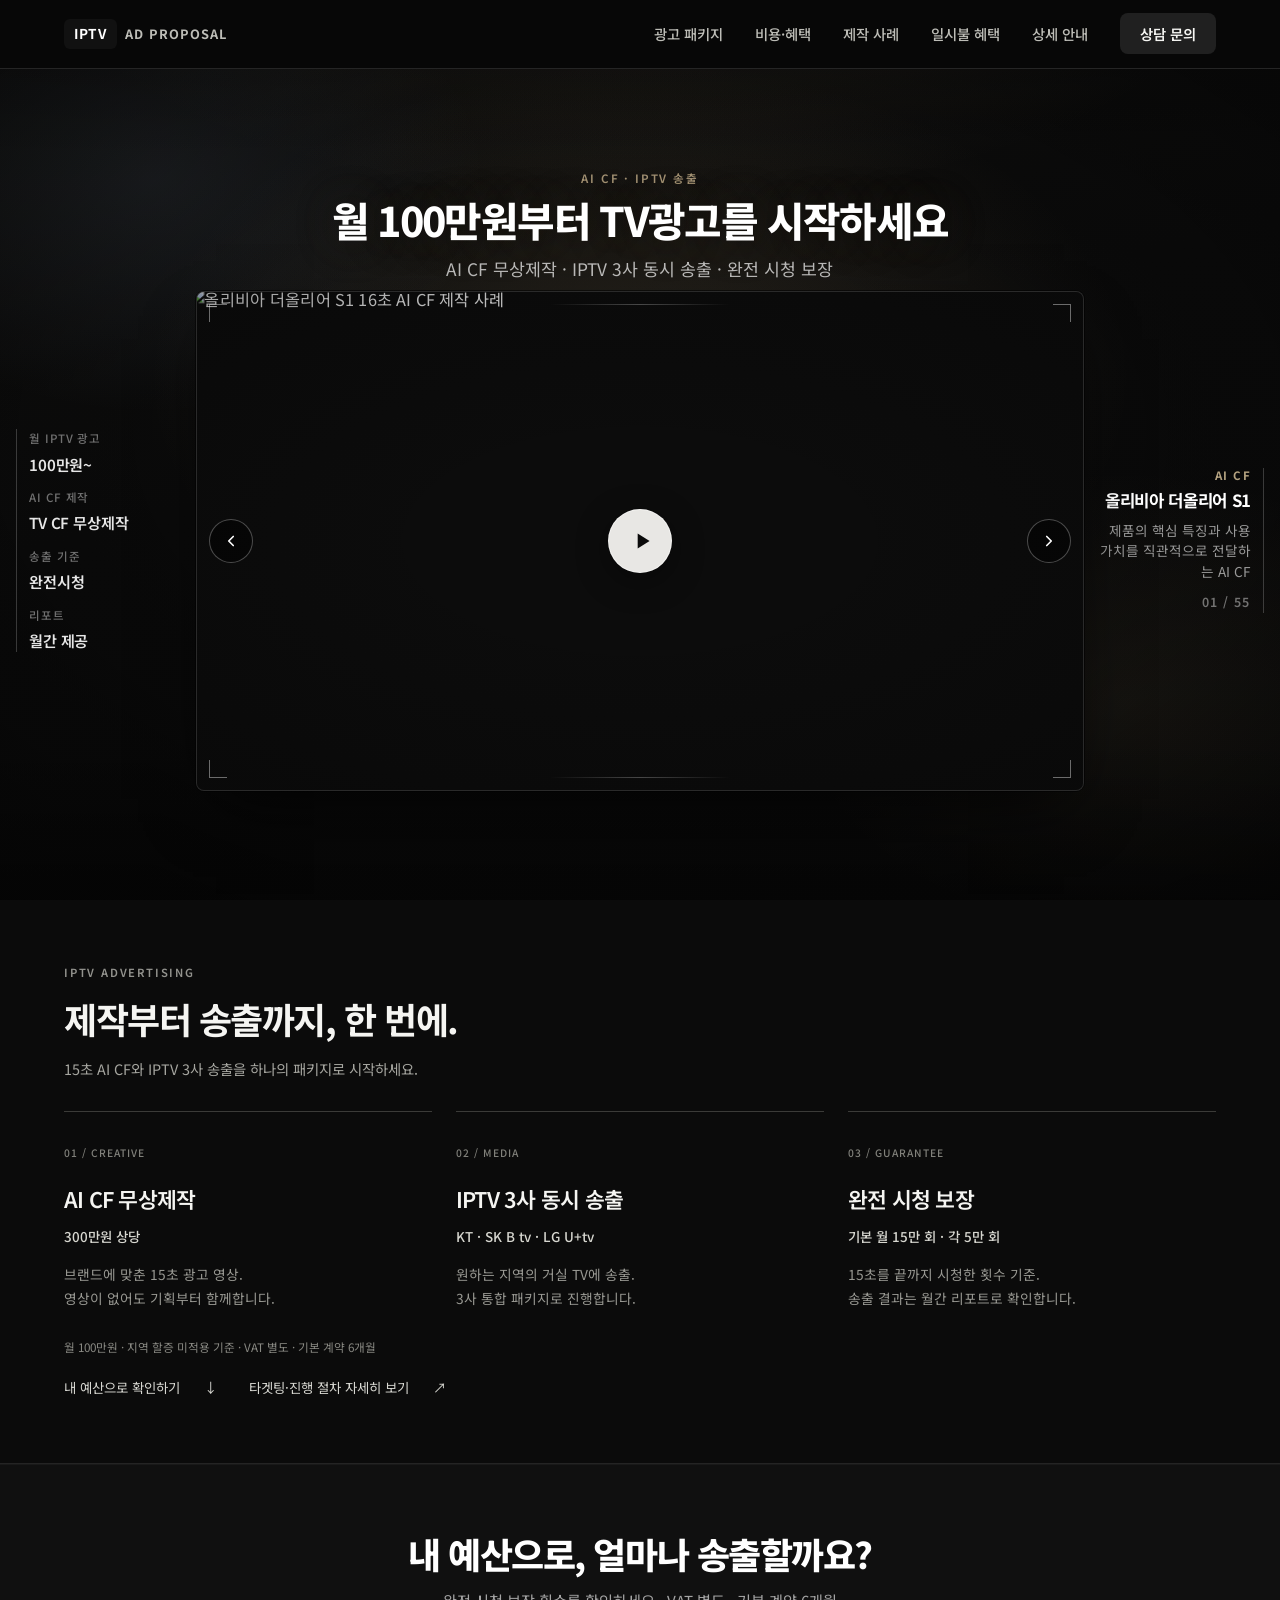
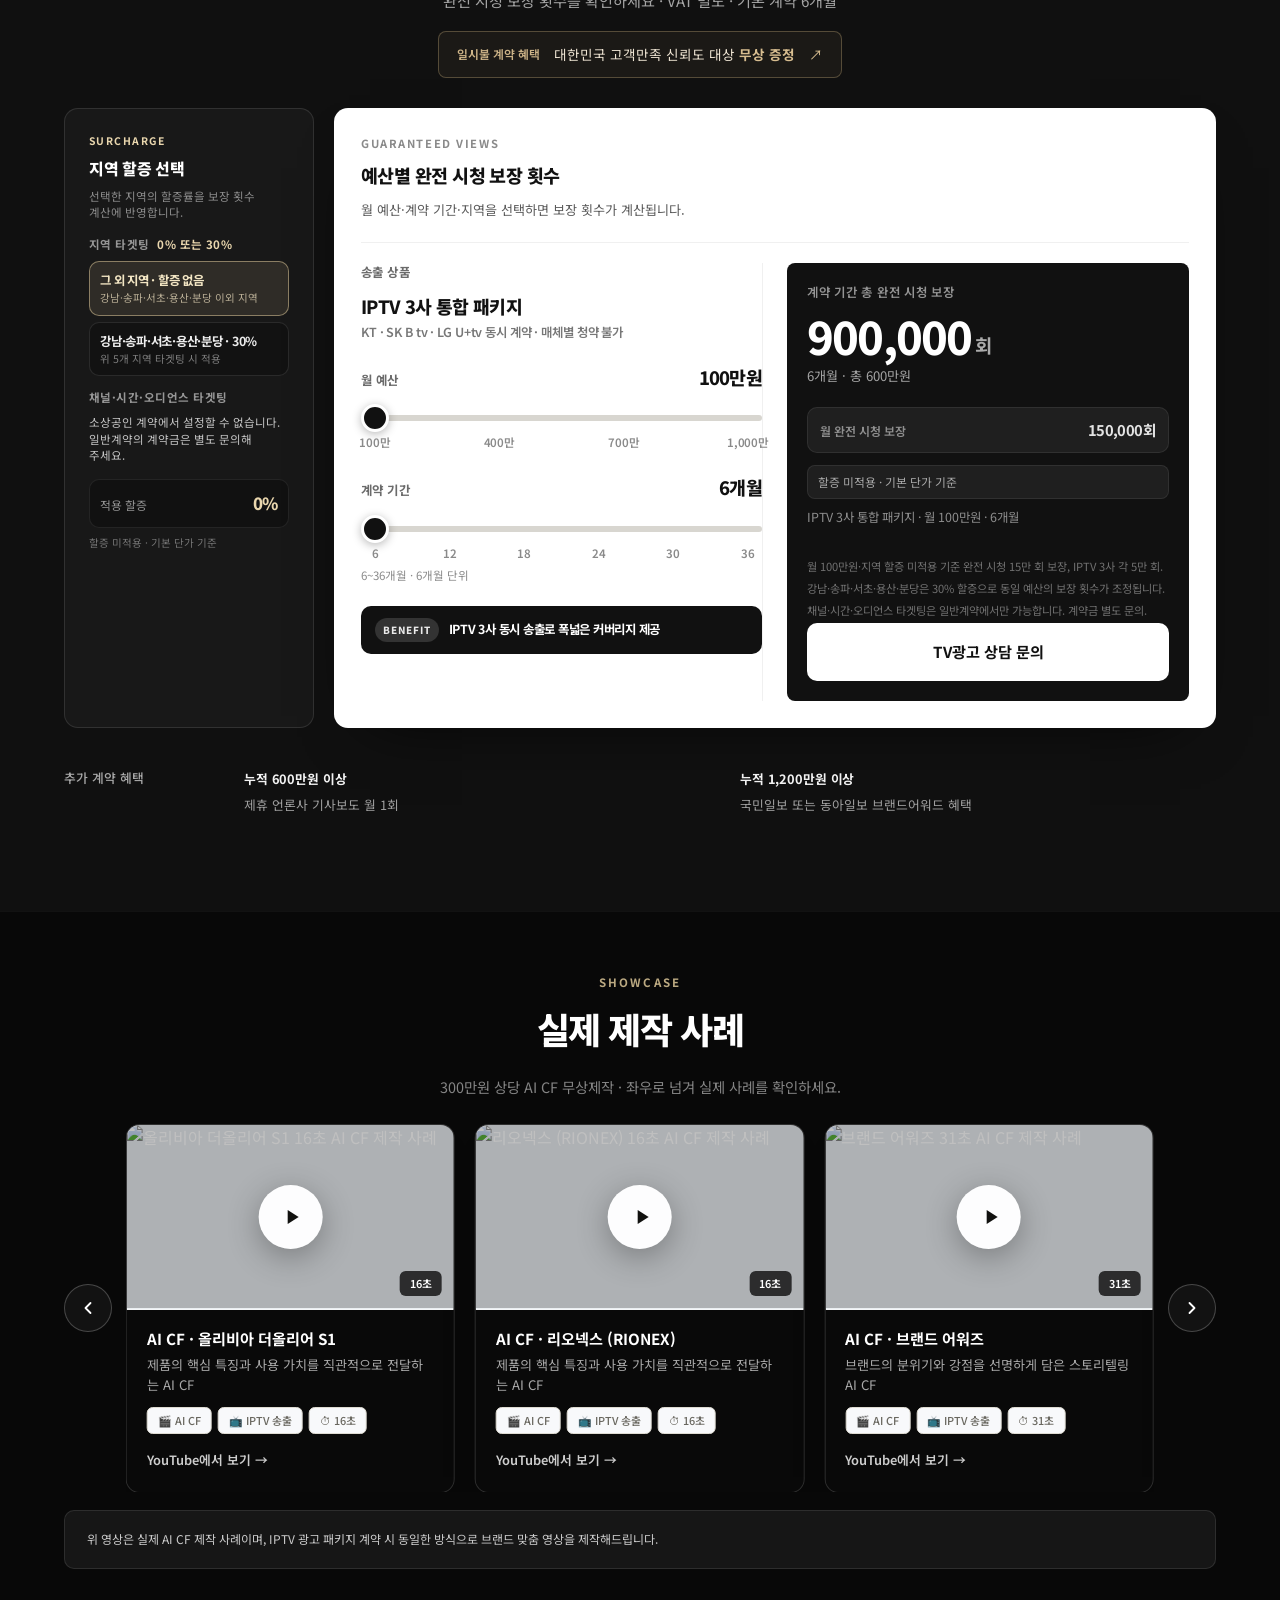
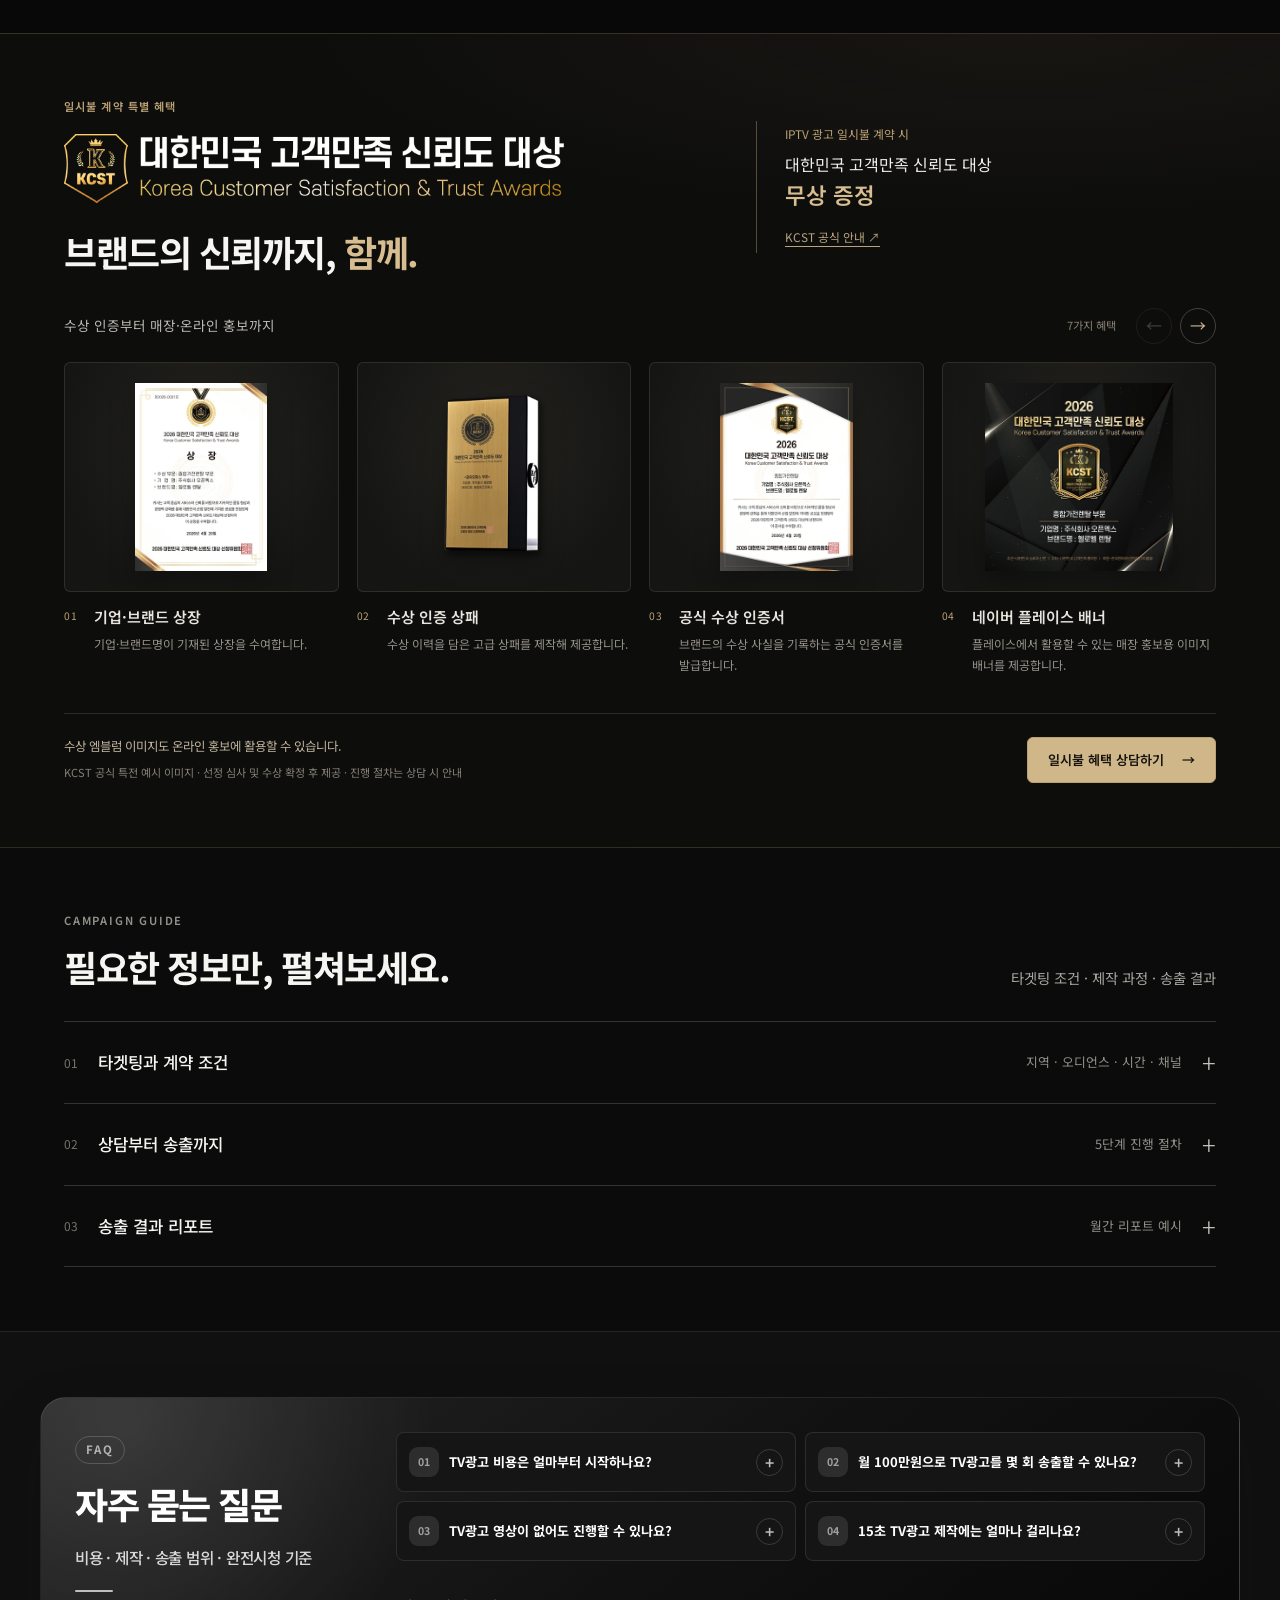
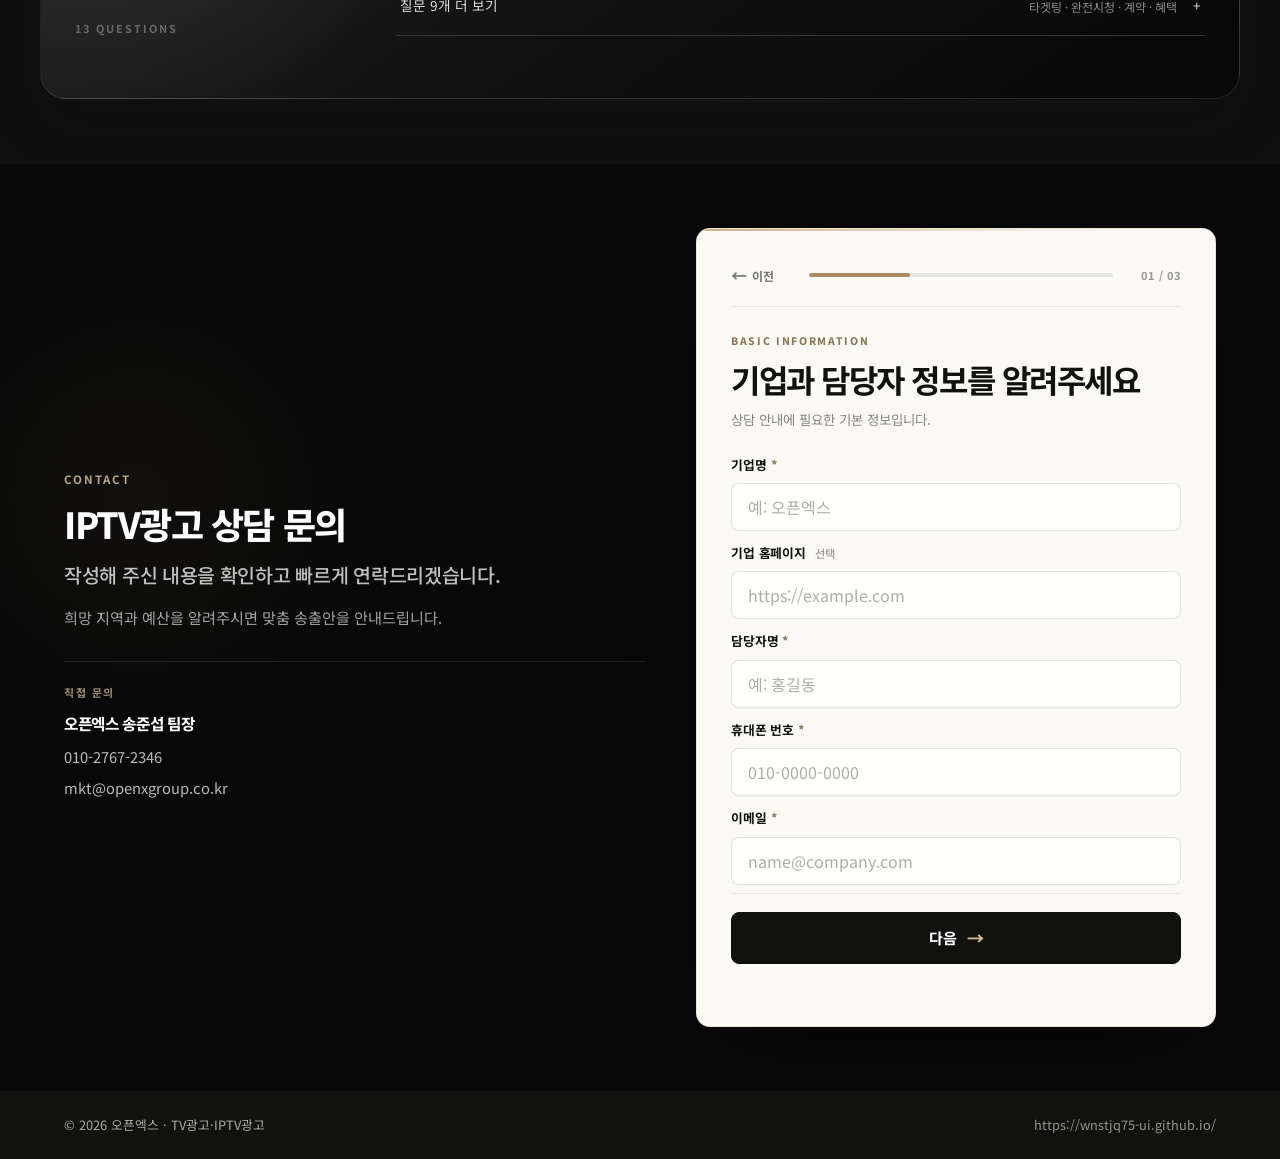
==== commit 64d98a2a: "Fix FAQ expansion layout and continuous question numbering" ====
--- a/index.html
+++ b/index.html
@@ -43,7 +43,7 @@
   <link href="https://fonts.googleapis.com/css2?family=Noto+Sans+KR:wght@300;400;500;600;700;800&display=swap" rel="stylesheet">
   <link rel="stylesheet" href="styles.css?v=20260930-iptv-policy-1">
   <link rel="stylesheet" href="award-benefit.css?v=20261003-flow-1">
-  <link rel="stylesheet" href="landing-flow.css?v=20261003-flow-1">
+  <link rel="stylesheet" href="landing-flow.css?v=20261003-faq-2">
   <script type="application/ld+json">
   {
     "@context": "https://schema.org",
@@ -1128,13 +1128,14 @@
 
 <section class="section section--faq" id="faq" aria-labelledby="faqTitle">
     <div class="container">
-      <div class="section__header section__header--center reveal">
+      <div class="section__header section__header--center reveal" data-faq-count="13 QUESTIONS">
         <p class="section__eyebrow">FAQ</p>
         <h2 class="section__title section__title--center" id="faqTitle">자주 묻는 질문</h2>
         <p class="section__lead section__lead--center">비용 · 제작 · 송출 범위 · 완전시청 기준</p>
 
       </div>
-      <div class="faq-list reveal">
+      <div class="faq-content">
+        <div class="faq-list reveal">
         <details class="faq-item">
           <summary class="faq-item__q">TV광고 비용은 얼마부터 시작하나요?</summary>
           <div class="faq-item__a">
@@ -1161,8 +1162,8 @@
         </details>
       </div>
       <details class="faq-more">
-        <summary>질문 9개 더 보기 <span>타겟팅 · 완전시청 · 계약 · 혜택</span></summary>
-        <div class="faq-list"><details class="faq-item">
+        <summary aria-controls="faqMoreQuestions"><span class="faq-more__label">질문 9개 더 보기</span><span class="faq-more__hint">타겟팅 · 완전시청 · 계약 · 혜택</span></summary>
+        <div class="faq-list" id="faqMoreQuestions"><details class="faq-item">
           <summary class="faq-item__q">IPTV 광고는 원하는 지역에만 송출할 수 있나요?</summary>
           <div class="faq-item__a">
             <p>가능합니다. 강남·송파·서초·용산·분당 지역 타겟팅에는 30% 할증이 적용되며, 이외 지역에는 할증이 적용되지 않습니다. 상세 송출 권역은 상담 시 확인해 주세요.</p>
@@ -1217,6 +1218,7 @@
           </div>
         </details></div>
       </details>
+      </div>
     </div>
   </section>
 
--- a/landing-flow.css
+++ b/landing-flow.css
@@ -73,14 +73,19 @@
 .campaign-detail .section__header { margin-bottom: 24px !important; }
 .campaign-detail .reveal { opacity: 1; transform: none; }
 #faq { background: #101010 !important; }
+#faq > .container { align-items: start; }
+#faq > .container::before { display: none; }
 #faq .section__header { margin-bottom: 26px !important; }
+#faq .section__header::after { content: attr(data-faq-count); }
+#faq .faq-content { width: 100%; min-width: 0; align-self: start; }
 #faq .faq-item { box-shadow: none !important; background: #151515 !important; border-radius: 8px; }
 .faq-more { margin-top: 16px; }
-.faq-more > summary { display: flex; justify-content: space-between; gap: 16px; padding: 18px 4px; color: #ddd; font-size: .85rem; list-style: none; cursor: pointer; border-bottom: 1px solid #343434; }
-.faq-more > summary span { color: #888; font-size: .75rem; }
+.faq-more > summary { display: flex; align-items: center; gap: 16px; padding: 18px 4px; color: #ddd; font-size: .85rem; list-style: none; cursor: pointer; border-bottom: 1px solid #343434; }
+.faq-more__label { flex: 0 0 auto; white-space: nowrap; }
+.faq-more__hint { margin-left: auto; color: #888; font-size: .75rem; }
 .faq-more > summary::after { content: '+'; }
 .faq-more[open] > summary::after { content: '−'; }
-.faq-more .faq-list { margin-top: 16px !important; }
+#faq .faq-more .faq-list { margin-top: 16px !important; counter-reset: faq 4; }
 #contact { background: #080808 !important; }
 #contact .contact-sales { gap: 50px !important; }
 #contact .section__desc { margin-top: 16px !important; }
@@ -133,7 +138,8 @@
   .campaign-detail > summary strong { flex: 1; font-size: .95rem; }
   .campaign-detail__hint { order: 3; flex: 0 0 100%; margin: 6px 0 0; padding-left: 28px; font-size: .72rem; }
   .campaign-detail > .section > .container { padding-left: 16px; padding-right: 16px; }
-  .faq-more > summary span { display: none; }
+  .faq-more__hint { display: none; }
+  .faq-more > summary::after { margin-left: auto; }
   #contact .contact-sales { gap: 28px !important; }
   #contact .contact-sales__direct { margin-top: 22px !important; }
   #contact .inquiry-form { padding: 22px !important; }
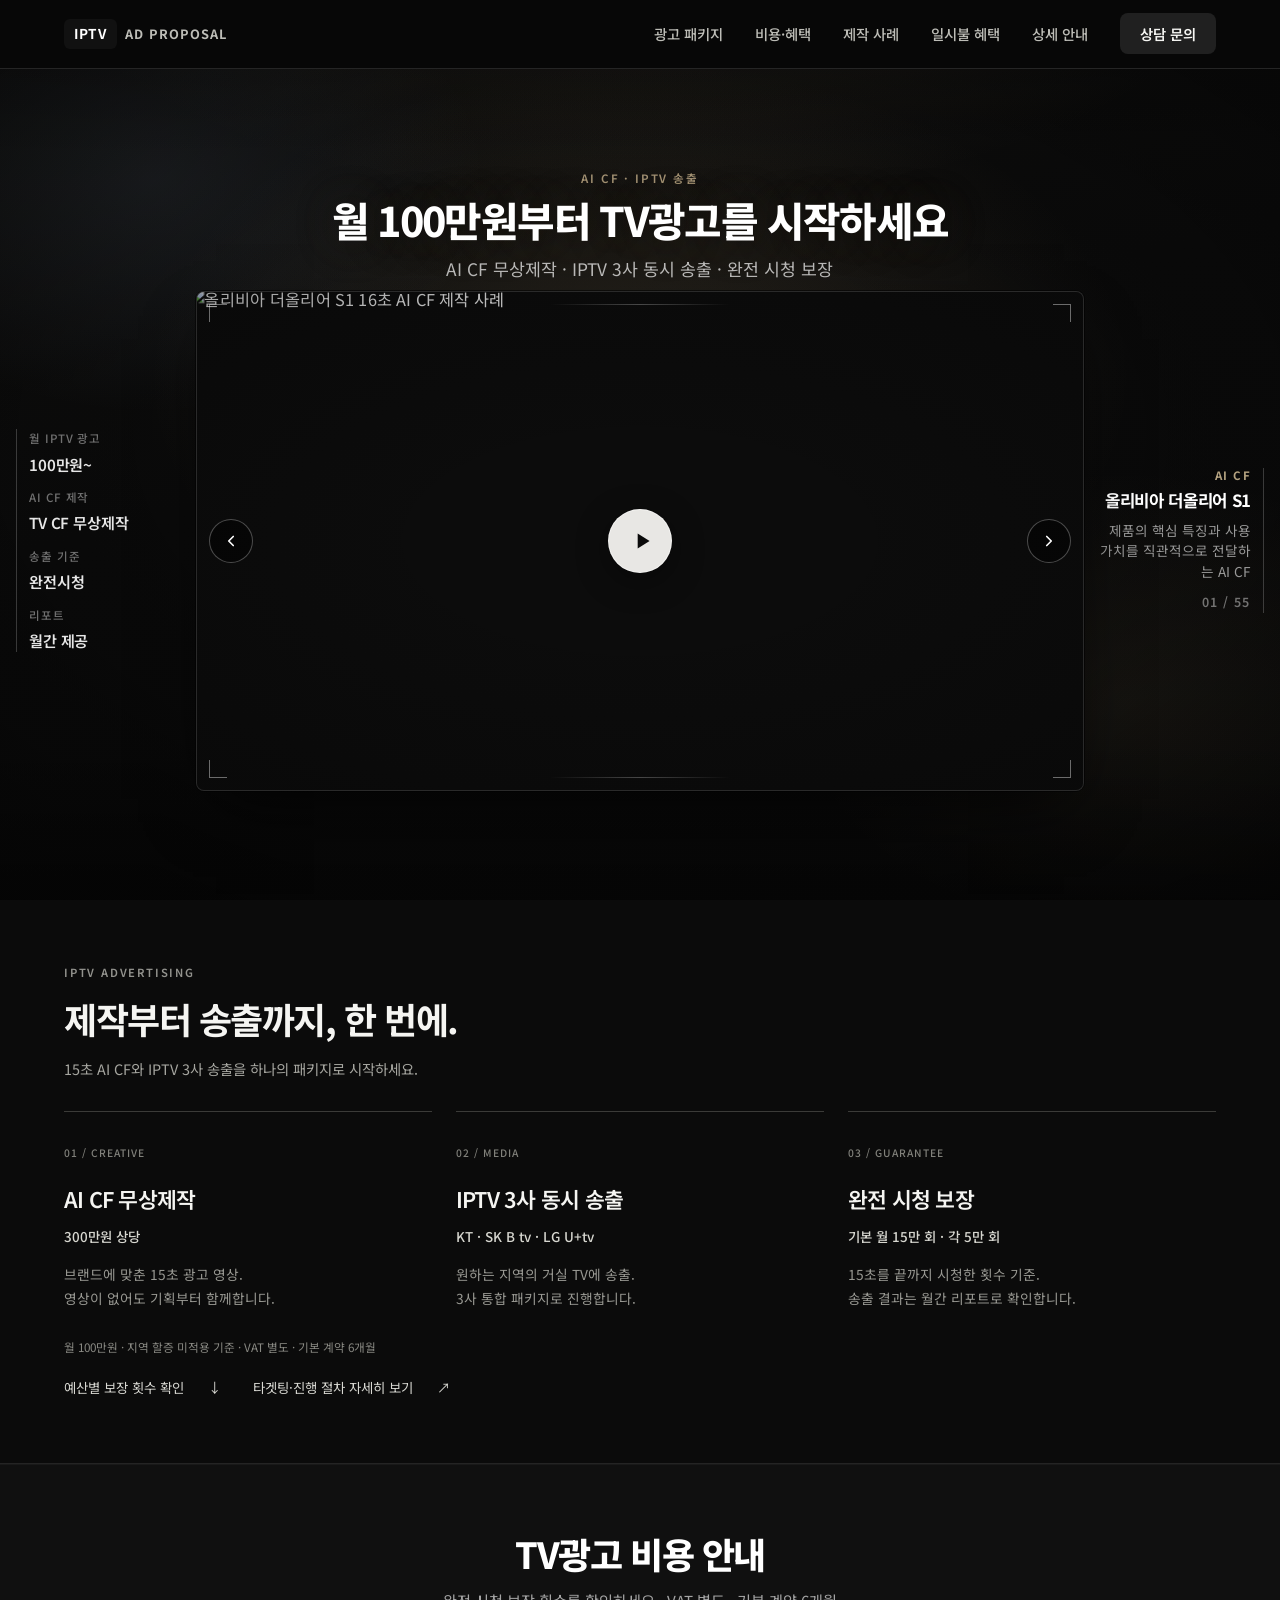
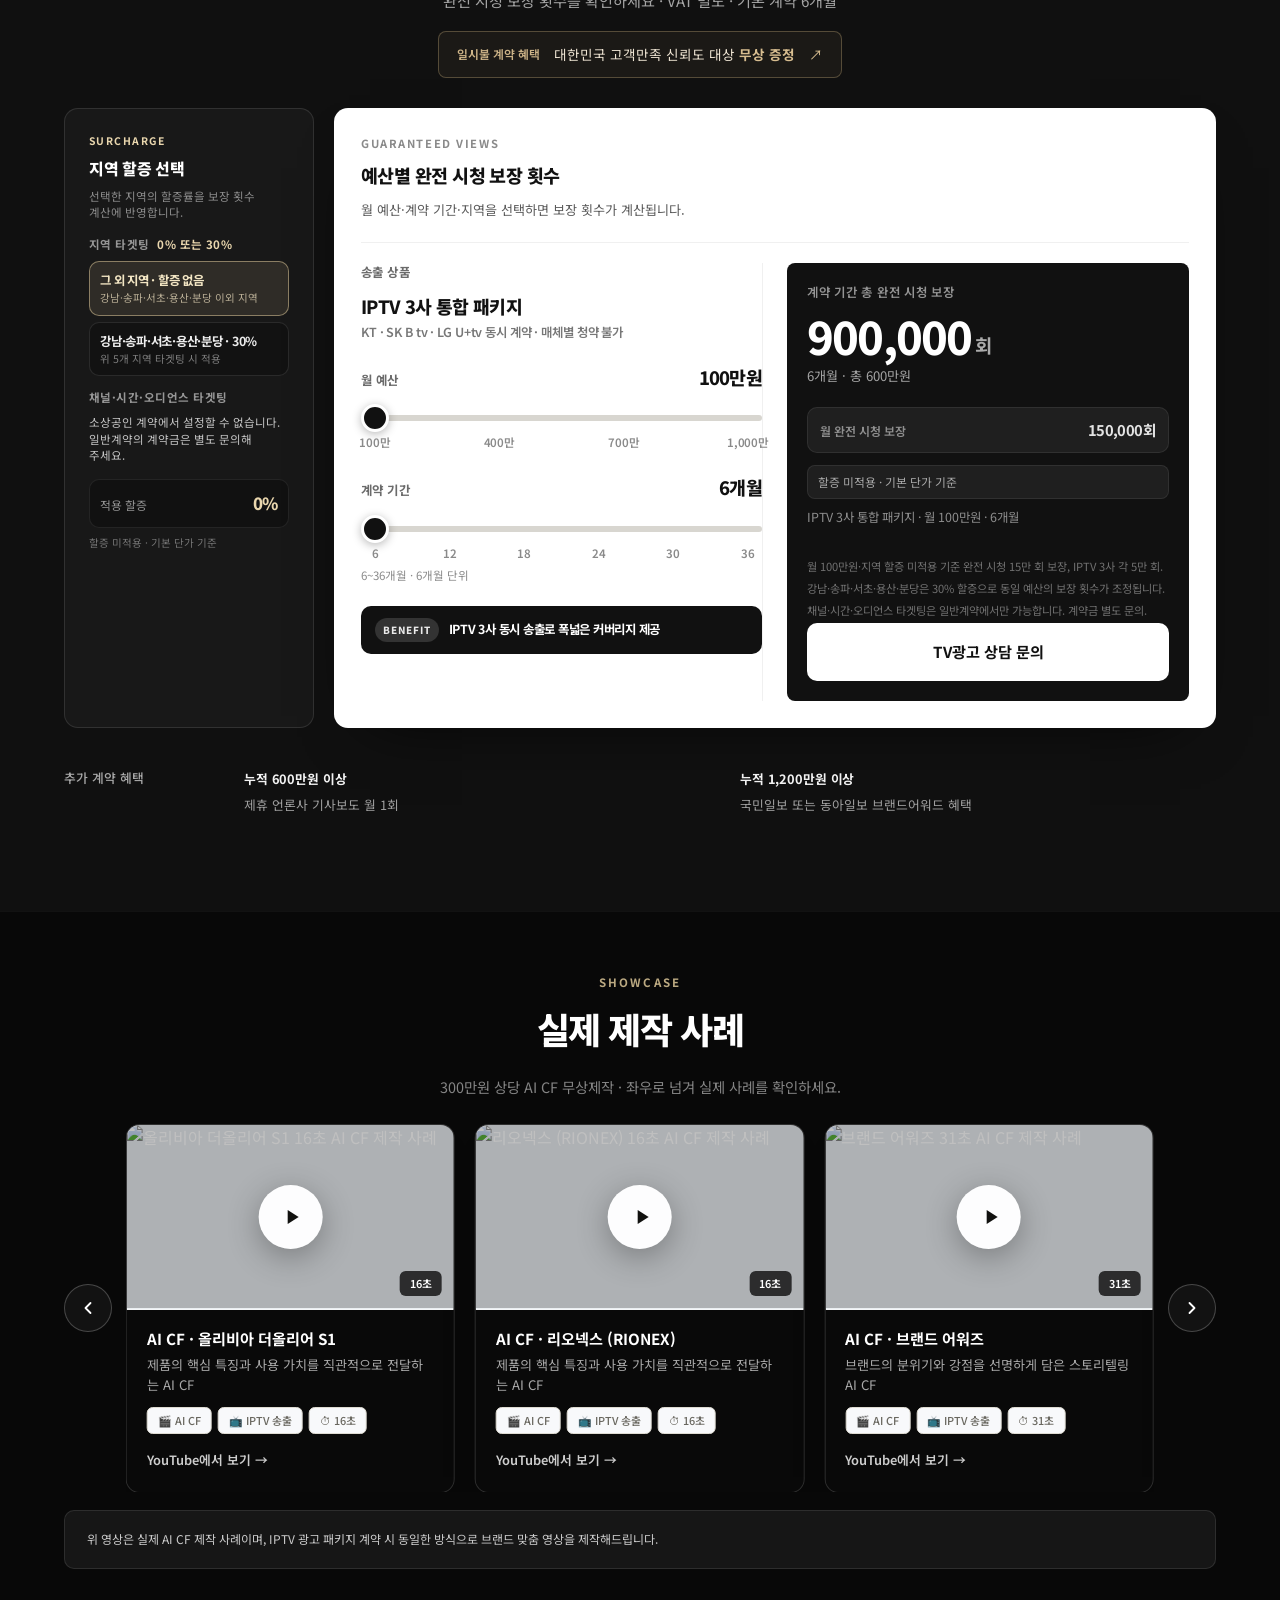
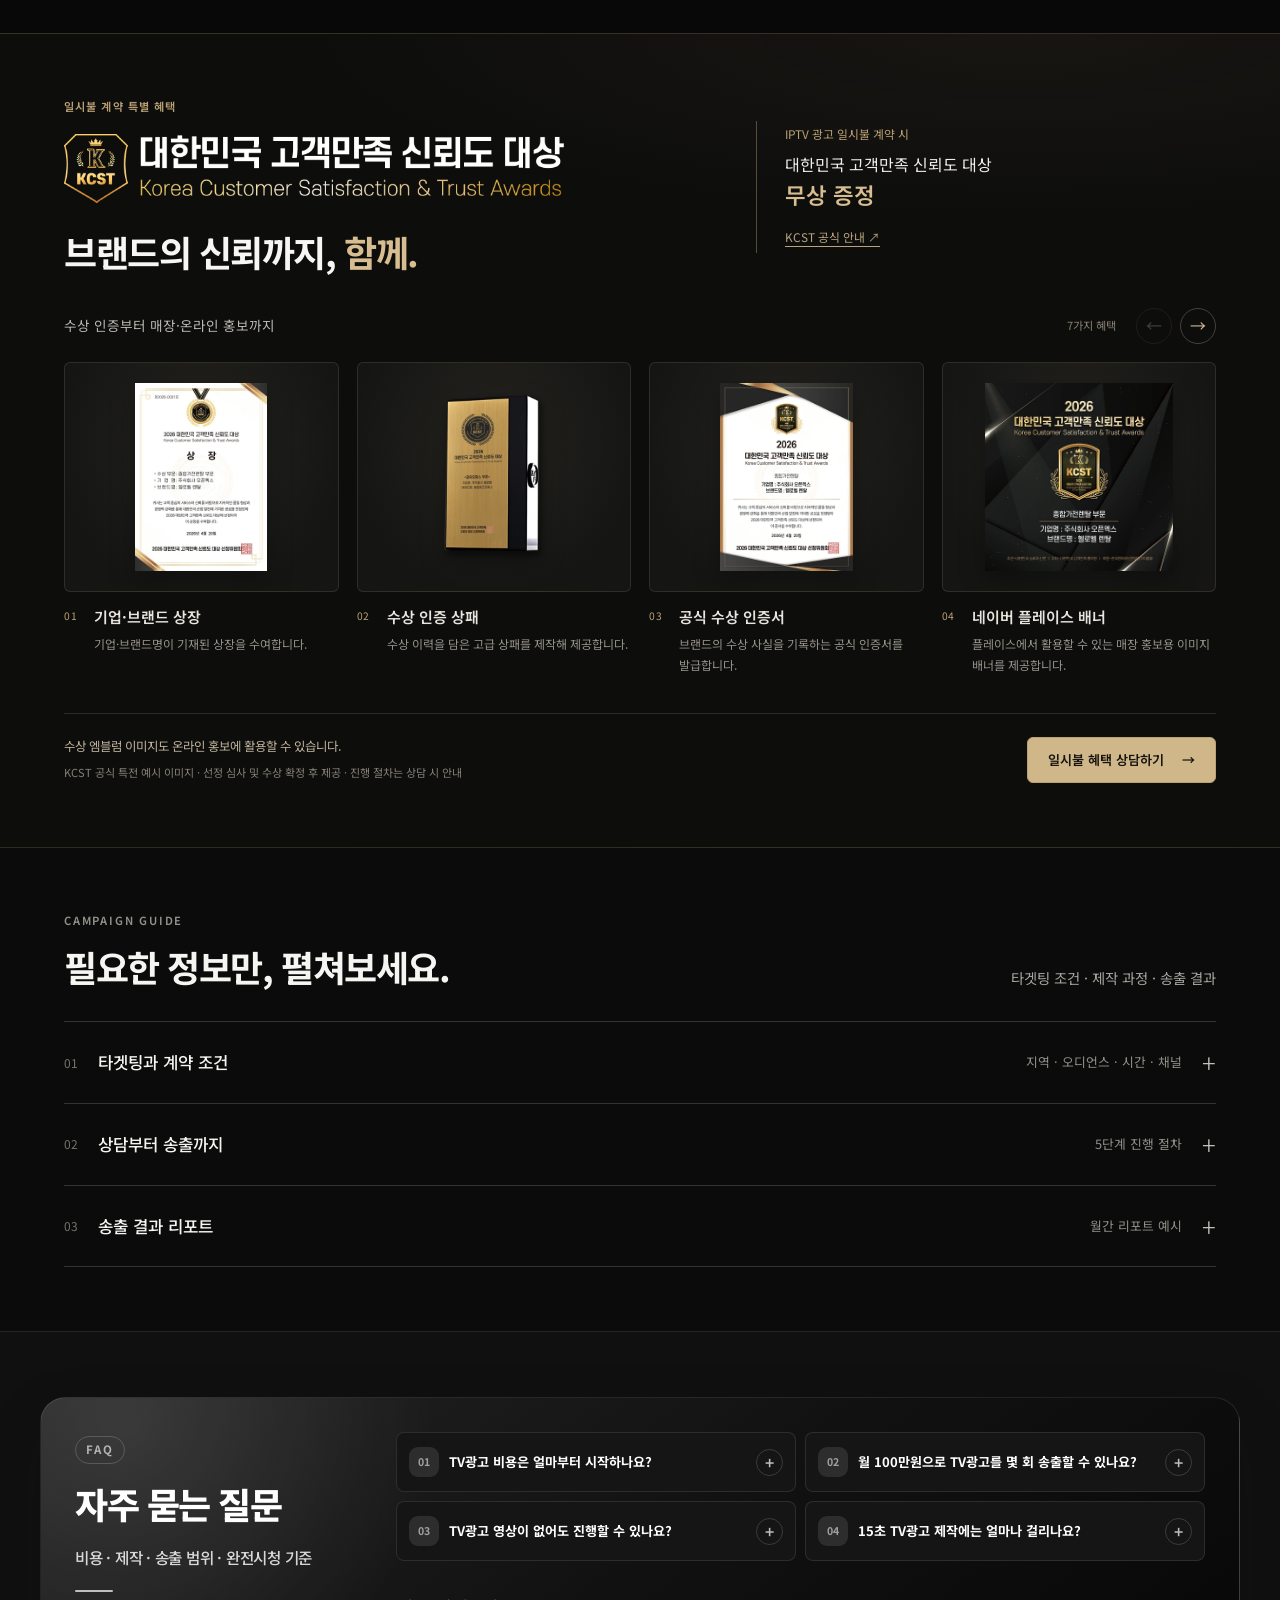
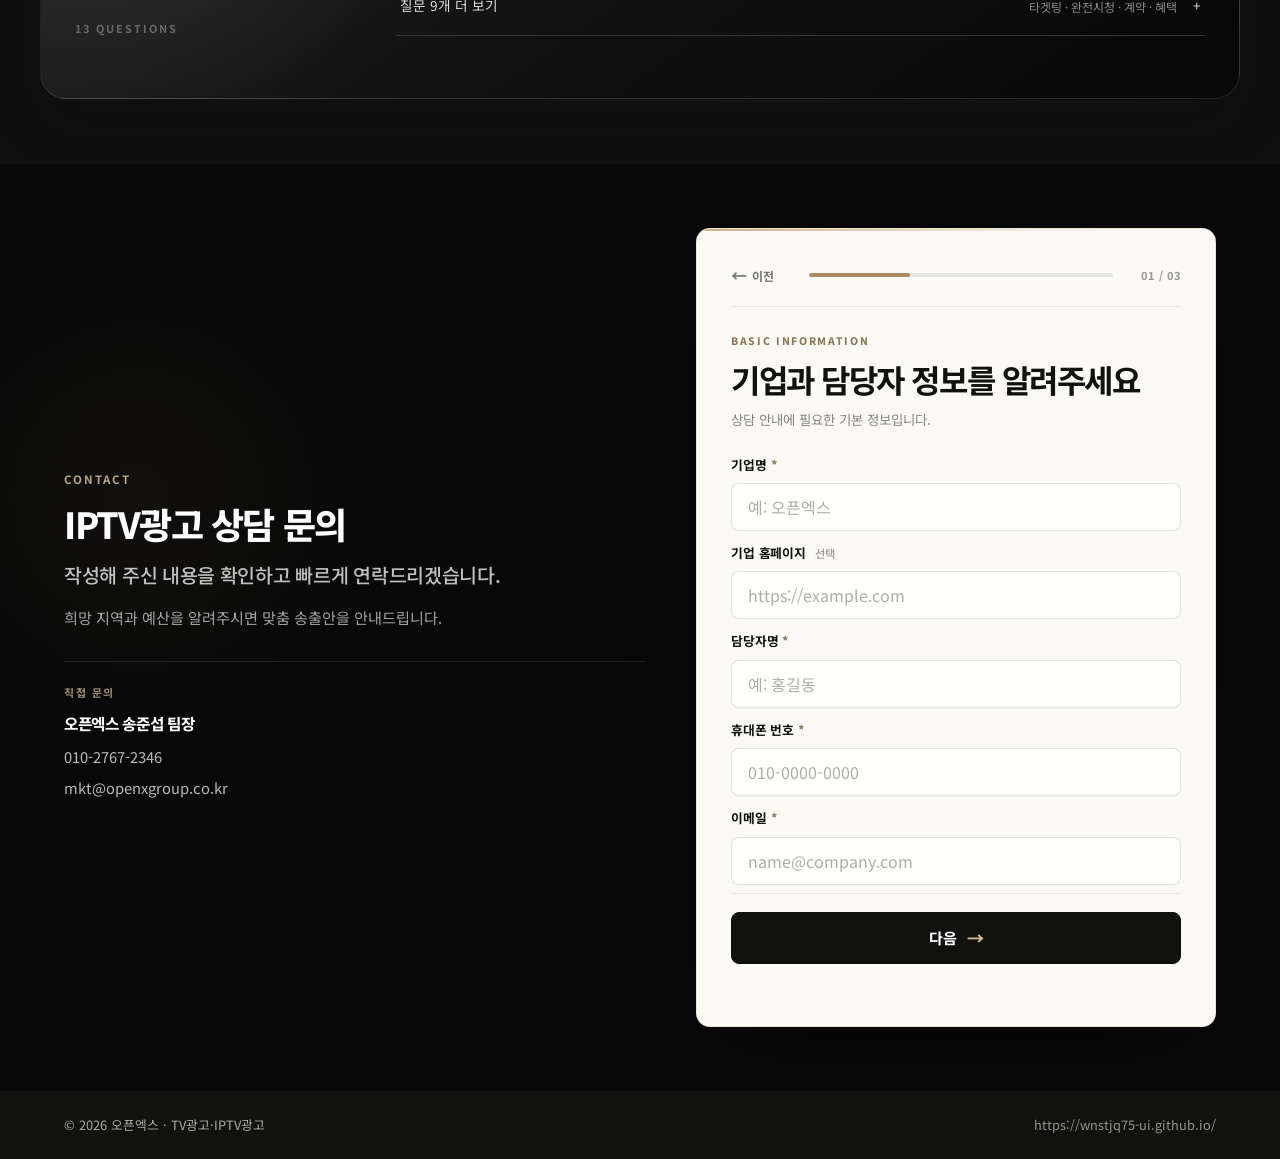
==== commit 2b1267da: "Use clear pricing section copy" ====
--- a/index.html
+++ b/index.html
@@ -294,7 +294,7 @@
       </div>
       <p class="package-overview__terms">월 100만원 · 지역 할증 미적용 기준 · VAT 별도 · 기본 계약 6개월</p>
       <div class="package-overview__links">
-        <a href="#pricing">내 예산으로 확인하기 <span aria-hidden="true">↓</span></a>
+        <a href="#pricing">예산별 보장 횟수 확인 <span aria-hidden="true">↓</span></a>
         <a href="#campaign-guide">타겟팅·진행 절차 자세히 보기 <span aria-hidden="true">↗</span></a>
       </div>
     </div>
@@ -303,7 +303,7 @@
 <section class="section section--pricing section--pricing-premium" id="pricing">
     <div class="container">
       <div class="pricing-premium__header reveal">
-        <h2 class="section__title section__title--center">내 예산으로, 얼마나 송출할까요?</h2>
+        <h2 class="section__title section__title--center">TV광고 비용 안내</h2>
         <p class="pricing-premium__guide">완전 시청 보장 횟수를 확인하세요 · VAT 별도 · 기본 계약 6개월</p>
         <a class="award-promo" href="#award-benefit">
           <span class="award-promo__badge">일시불 계약 혜택</span>
